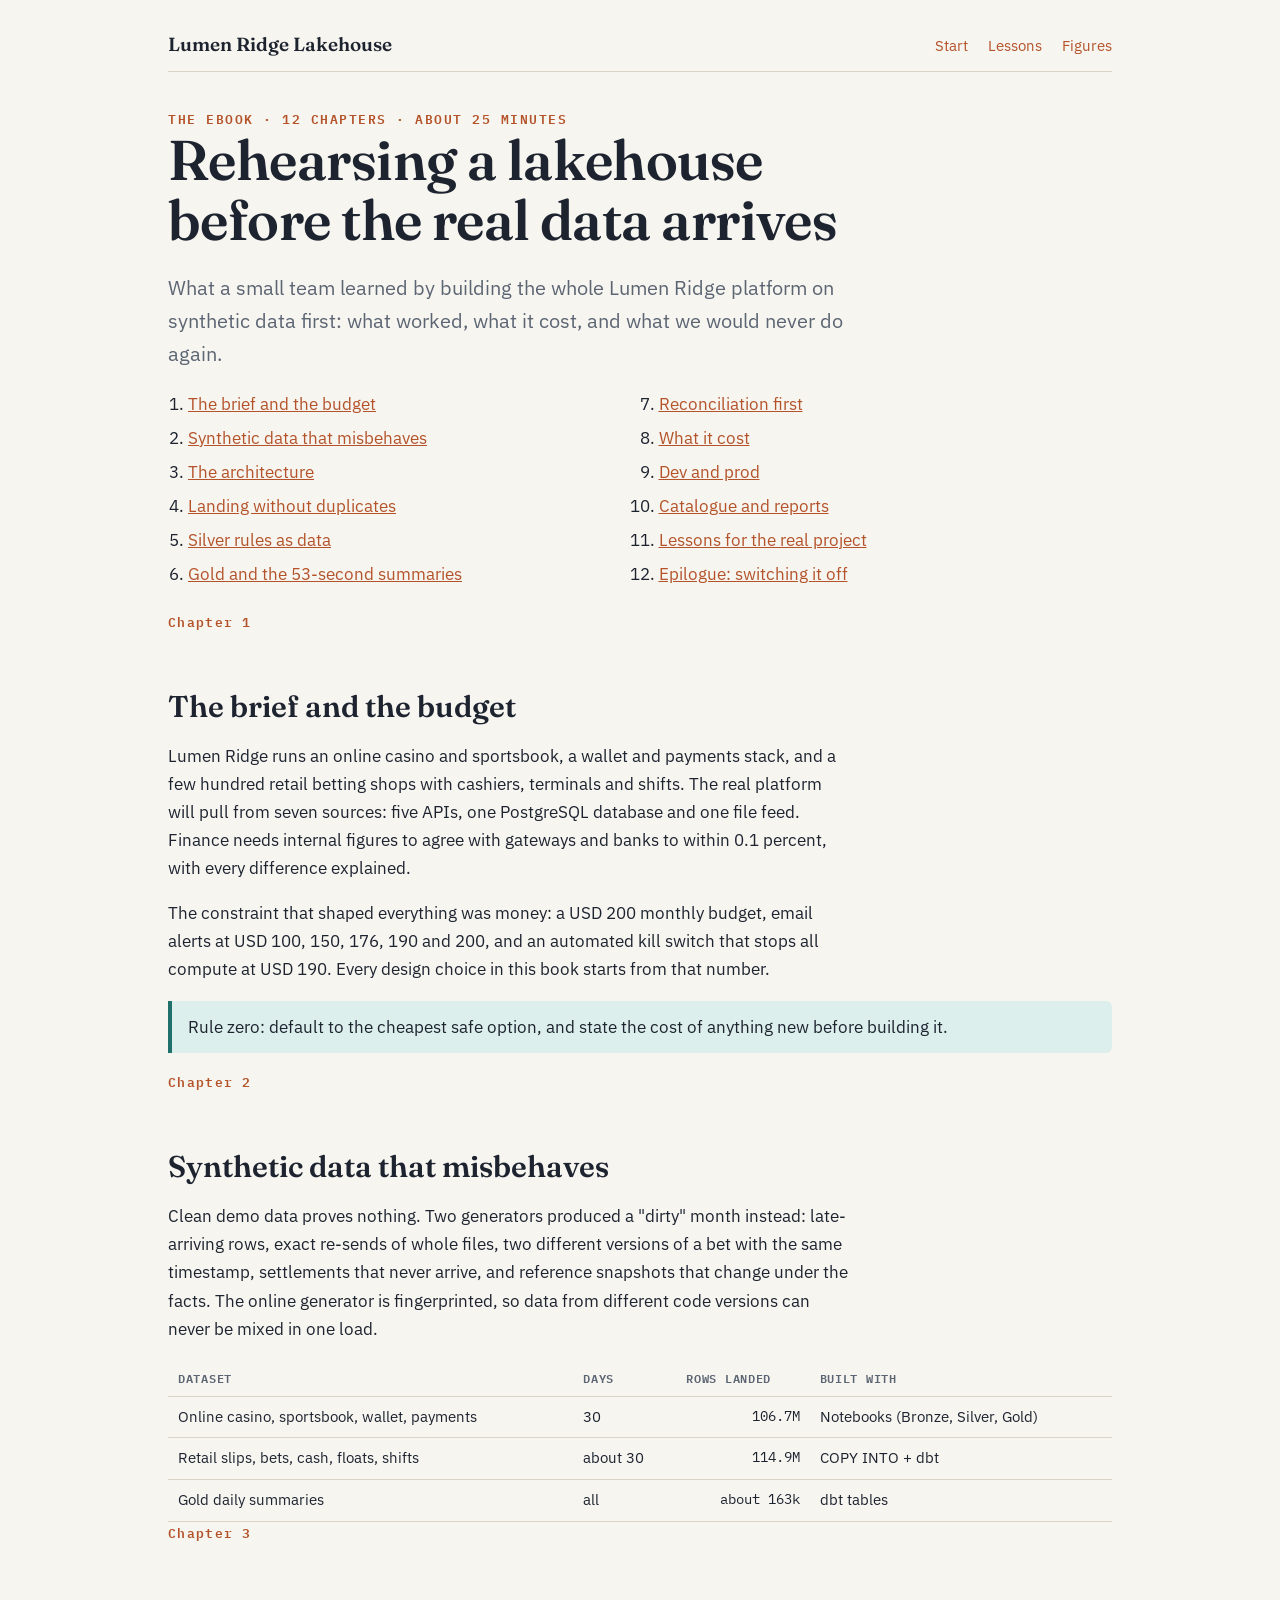
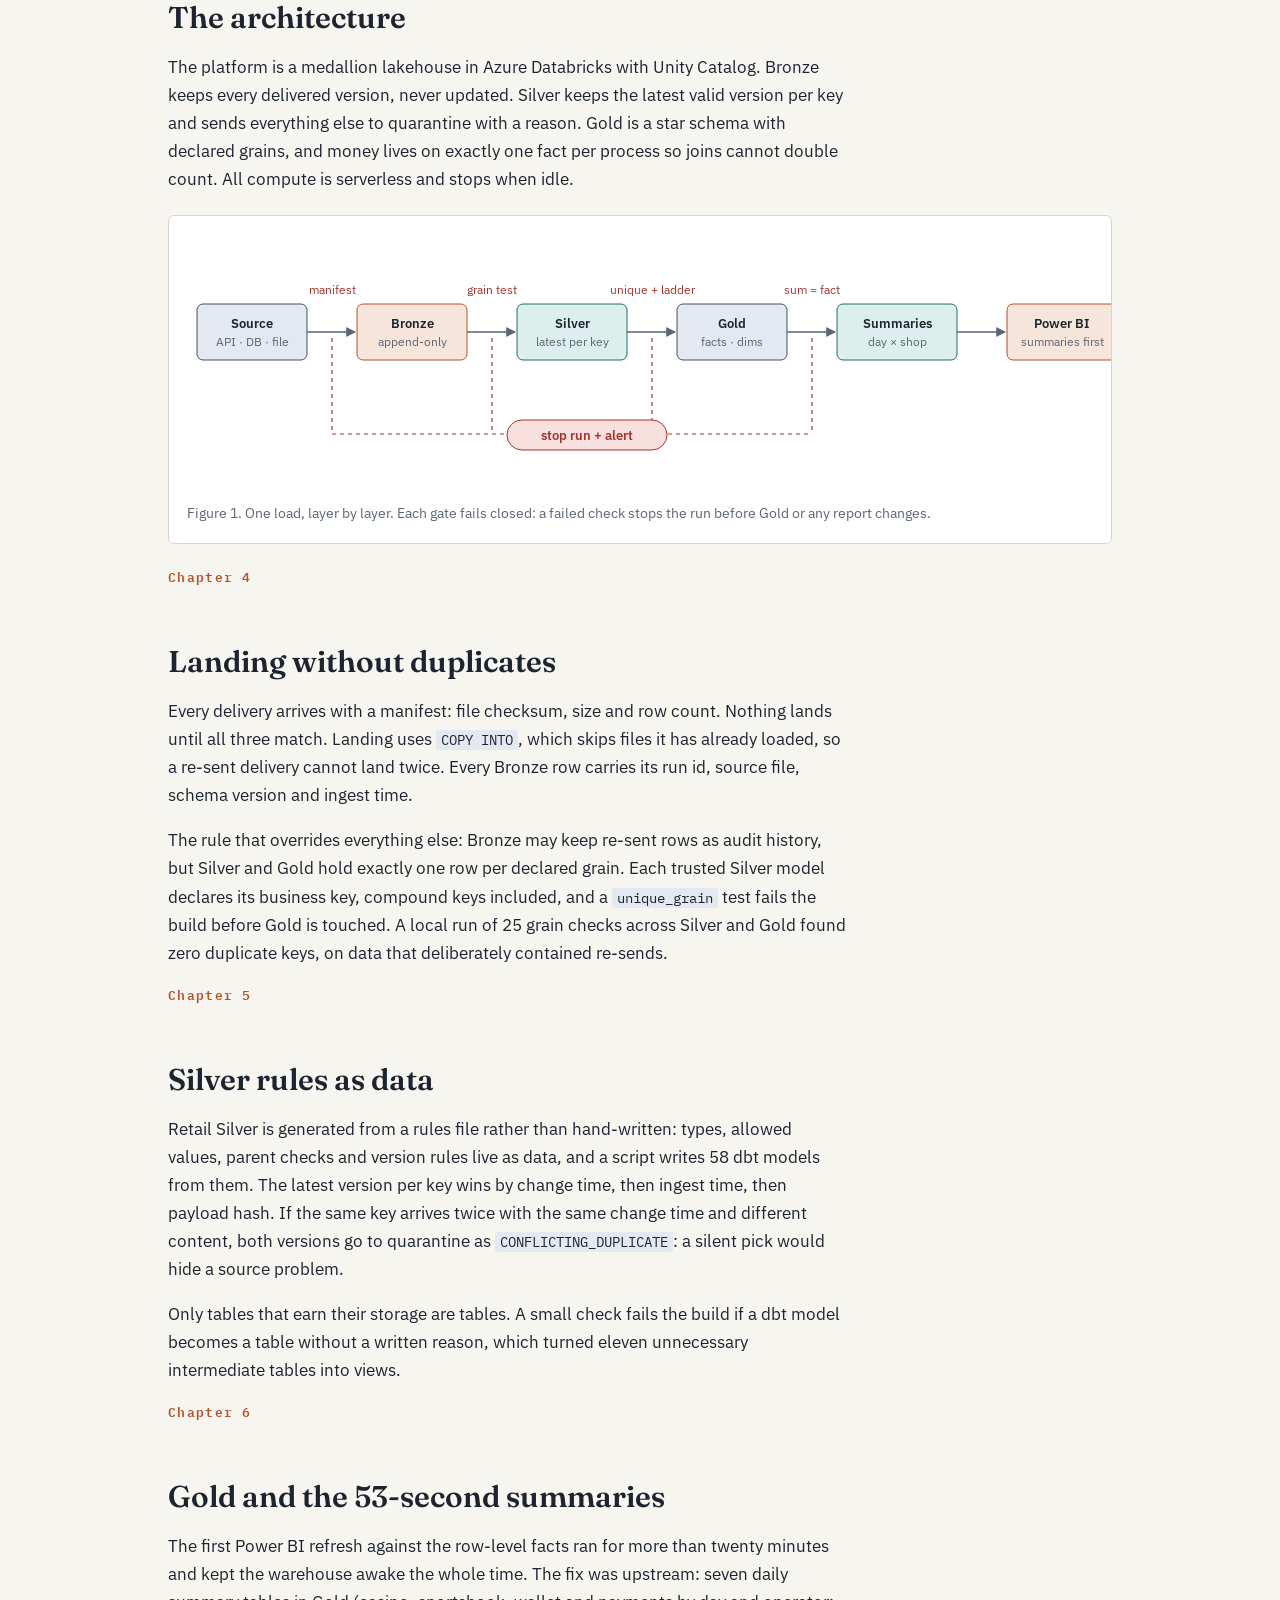
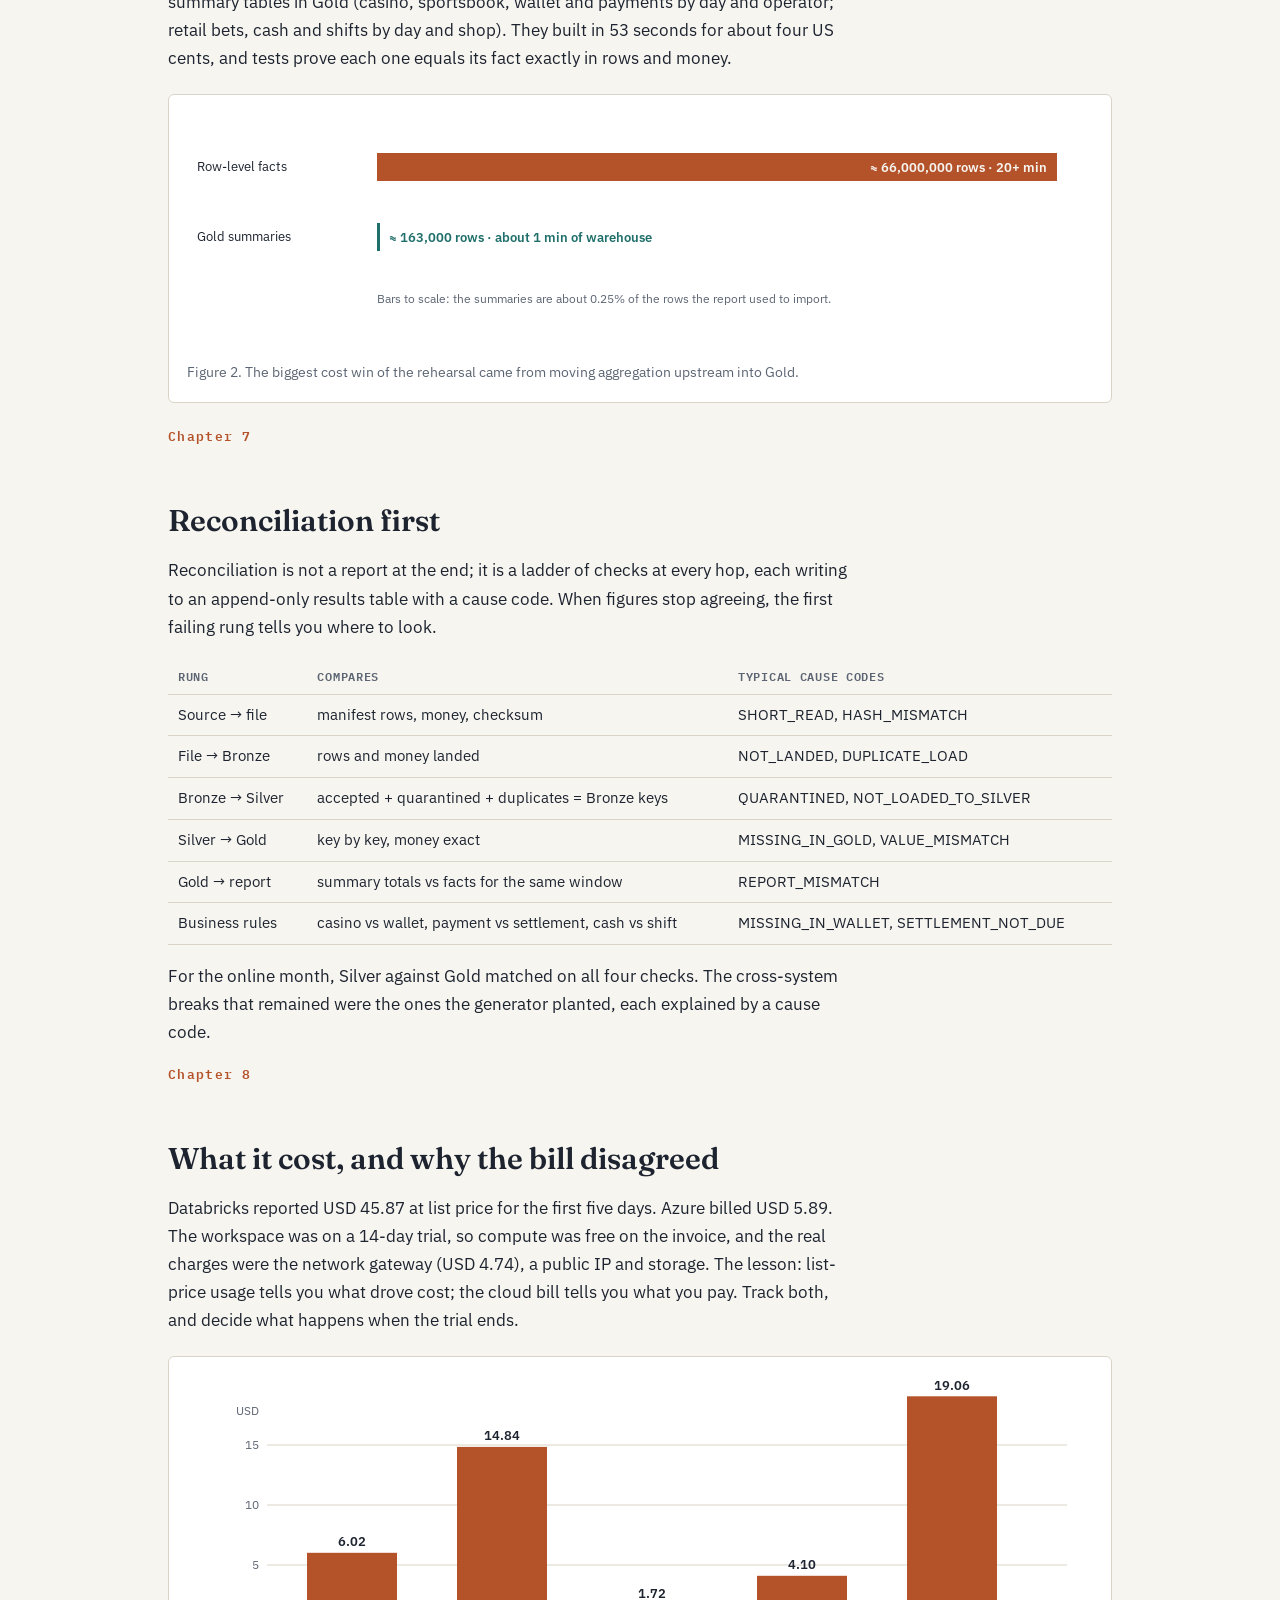
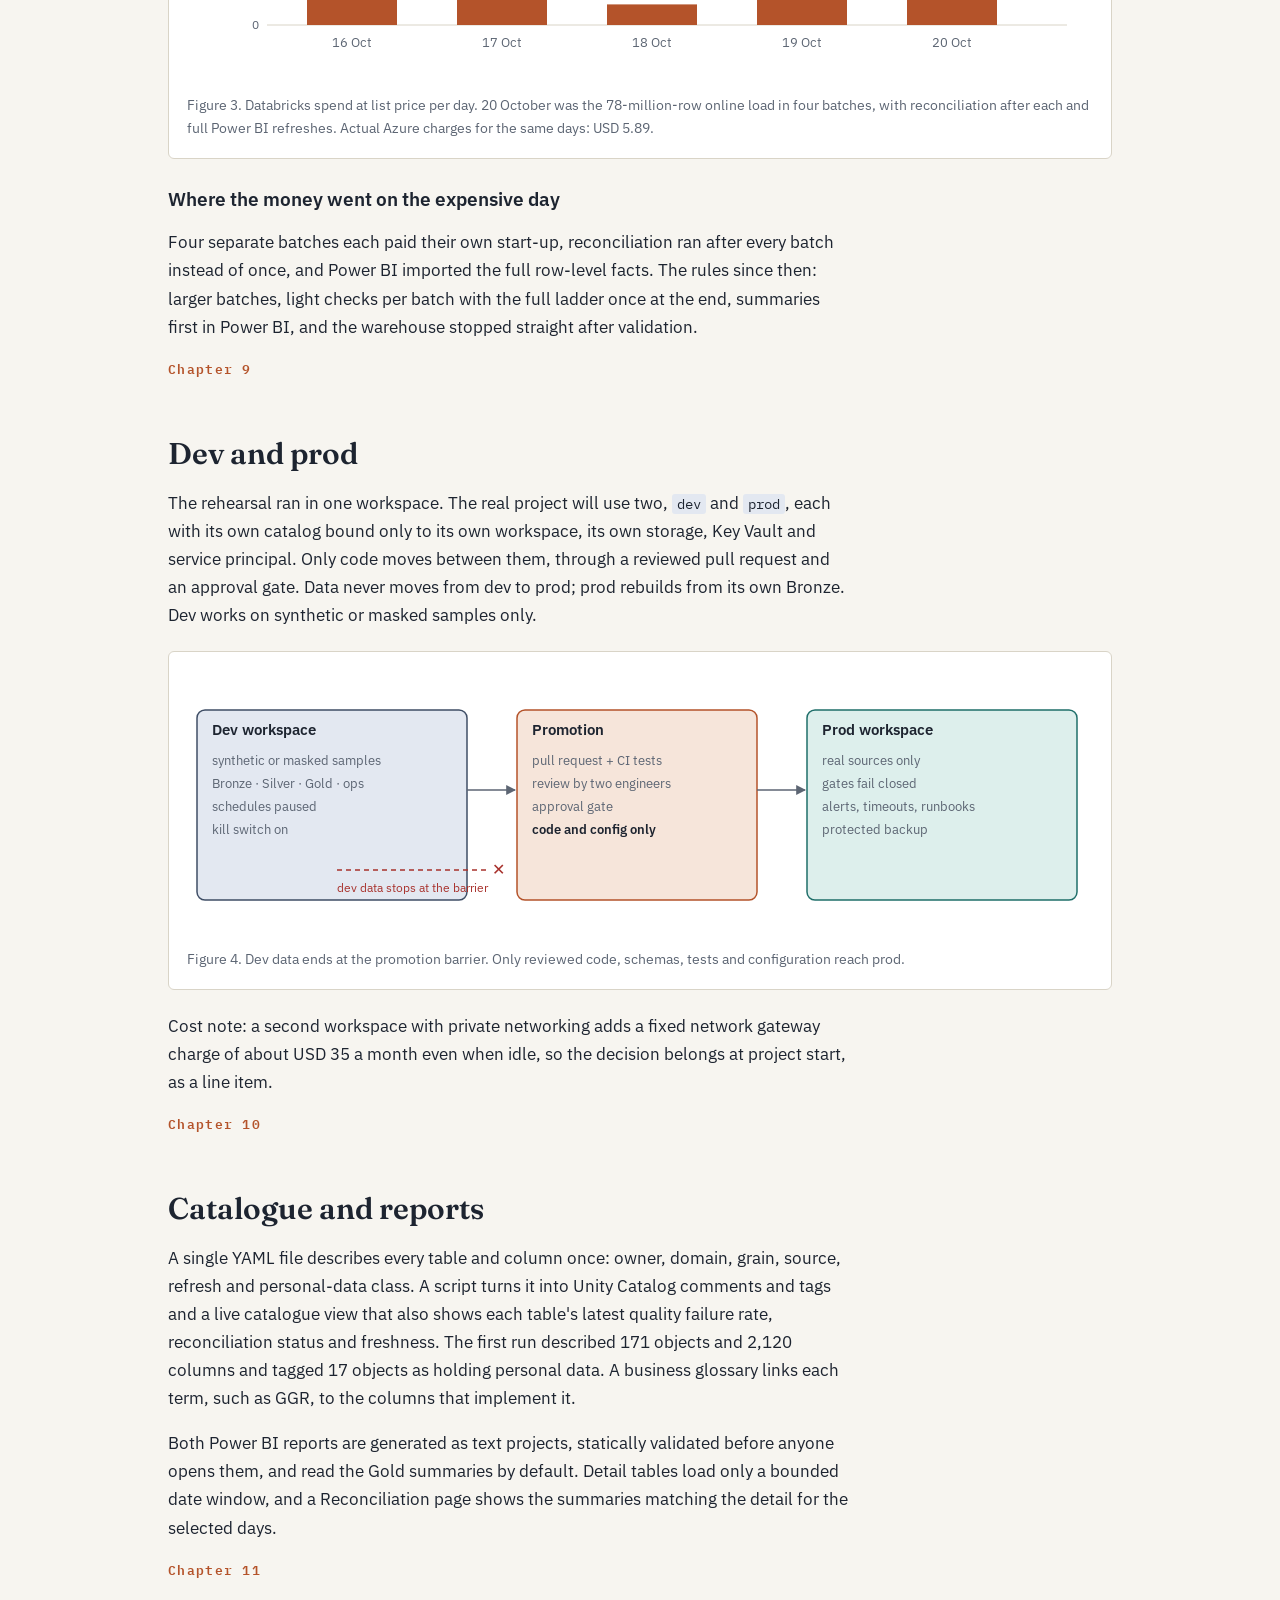
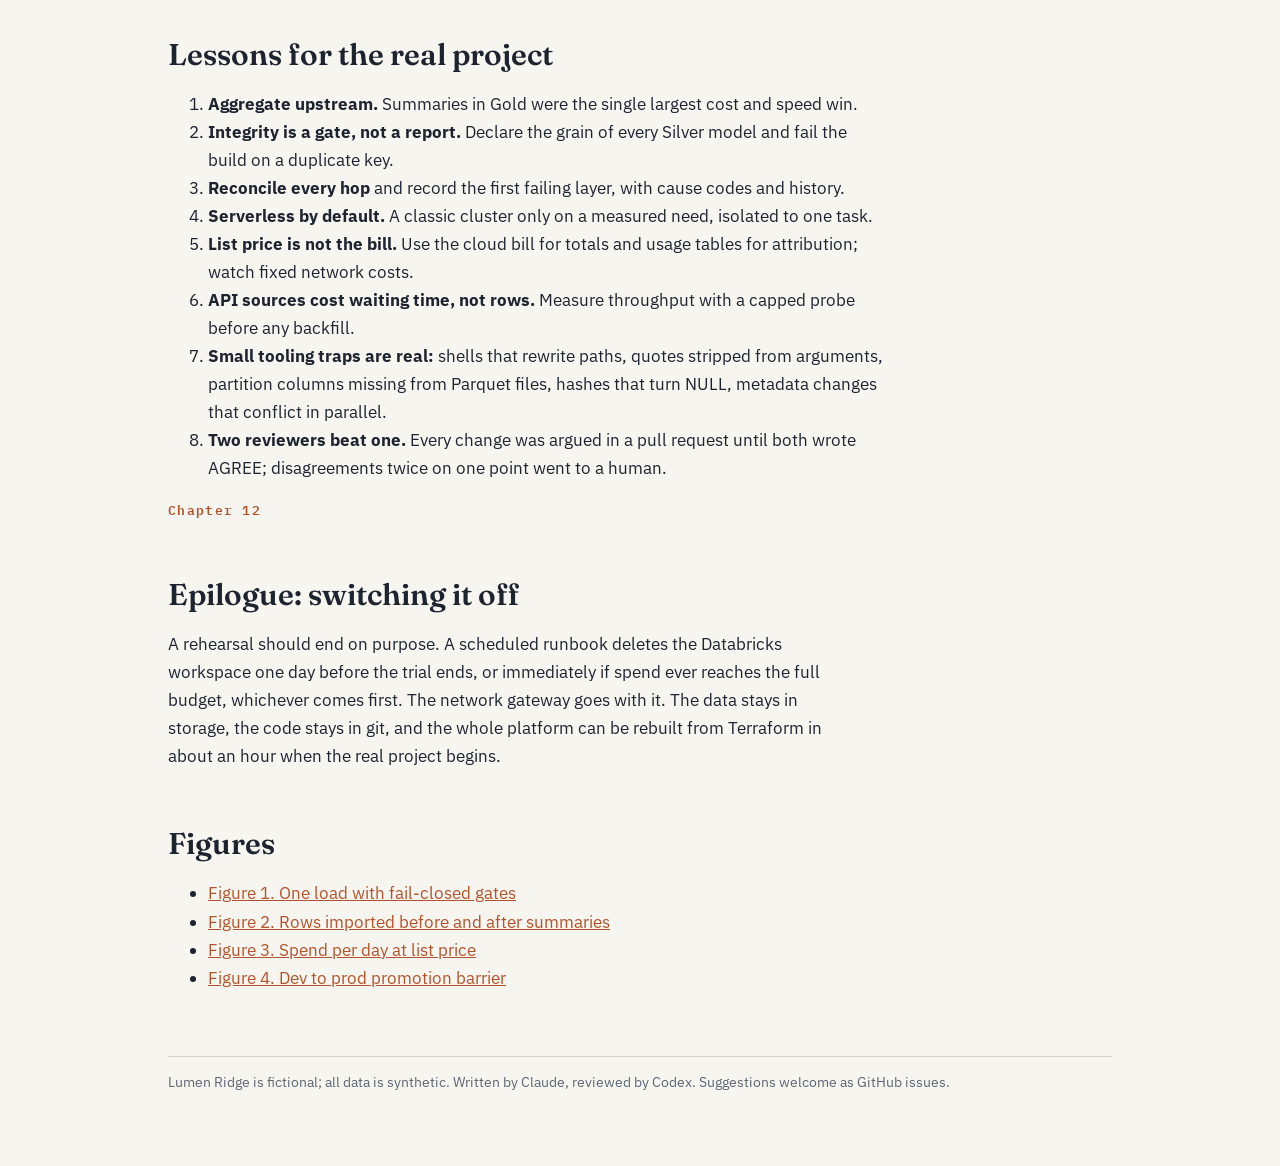
==== ebook.html @ 4f264a05 "Lumen Ridge Lakehouse: site and ebook (fictional operator, synthetic data) Co-Authored-By: Claude Op" ====
<!doctype html>
<html lang="en">
<head>
<meta charset="utf-8">
<meta name="viewport" content="width=device-width, initial-scale=1, viewport-fit=cover">
<title>Lumen Ridge Lakehouse · The ebook</title>
<meta name="description" content="Twelve chapters on rehearsing an Azure Databricks lakehouse for a fictional gaming operator: architecture, integrity, reconciliation, cost and dev/prod.">
<link rel="stylesheet" href="https://fonts.googleapis.com/css2?family=Fraunces:opsz,wght@9..144,600&family=IBM+Plex+Sans:wght@400;600&family=IBM+Plex+Mono:wght@400;600&display=swap">
<link rel="stylesheet" href="assets/site.css">
</head>
<body>
<div class="wrap">
  <nav class="top"><a class="brand" href="./">Lumen Ridge Lakehouse</a><a href="#ch1">Start</a><a href="#ch11">Lessons</a><a href="#figures">Figures</a></nav>

  <div class="kicker">The ebook · 12 chapters · about 25 minutes</div>
  <h1>Rehearsing a lakehouse before the real data arrives</h1>
  <p class="lede">What a small team learned by building the whole Lumen Ridge platform on synthetic data first: what worked, what it cost, and what we would never do again.</p>

  <ol class="toc">
    <li><a href="#ch1">The brief and the budget</a></li><li><a href="#ch2">Synthetic data that misbehaves</a></li>
    <li><a href="#ch3">The architecture</a></li><li><a href="#ch4">Landing without duplicates</a></li>
    <li><a href="#ch5">Silver rules as data</a></li><li><a href="#ch6">Gold and the 53-second summaries</a></li>
    <li><a href="#ch7">Reconciliation first</a></li><li><a href="#ch8">What it cost</a></li>
    <li><a href="#ch9">Dev and prod</a></li><li><a href="#ch10">Catalogue and reports</a></li>
    <li><a href="#ch11">Lessons for the real project</a></li><li><a href="#ch12">Epilogue: switching it off</a></li>
  </ol>

  <section id="ch1">
    <div class="chapter-num">Chapter 1</div>
    <h2>The brief and the budget</h2>
    <p>Lumen Ridge runs an online casino and sportsbook, a wallet and payments stack, and a few hundred retail betting shops with cashiers, terminals and shifts. The real platform will pull from seven sources: five APIs, one PostgreSQL database and one file feed. Finance needs internal figures to agree with gateways and banks to within 0.1 percent, with every difference explained.</p>
    <p>The constraint that shaped everything was money: a USD 200 monthly budget, email alerts at USD 100, 150, 176, 190 and 200, and an automated kill switch that stops all compute at USD 190. Every design choice in this book starts from that number.</p>
    <div class="callout">Rule zero: default to the cheapest safe option, and state the cost of anything new before building it.</div>
  </section>

  <section id="ch2">
    <div class="chapter-num">Chapter 2</div>
    <h2>Synthetic data that misbehaves</h2>
    <p>Clean demo data proves nothing. Two generators produced a "dirty" month instead: late-arriving rows, exact re-sends of whole files, two different versions of a bet with the same timestamp, settlements that never arrive, and reference snapshots that change under the facts. The online generator is fingerprinted, so data from different code versions can never be mixed in one load.</p>
    <table>
      <thead><tr><th>Dataset</th><th>Days</th><th class="n">Rows landed</th><th>Built with</th></tr></thead>
      <tbody>
        <tr><td>Online casino, sportsbook, wallet, payments</td><td>30</td><td class="n">106.7M</td><td>Notebooks (Bronze, Silver, Gold)</td></tr>
        <tr><td>Retail slips, bets, cash, floats, shifts</td><td>about 30</td><td class="n">114.9M</td><td>COPY INTO + dbt</td></tr>
        <tr><td>Gold daily summaries</td><td>all</td><td class="n">about 163k</td><td>dbt tables</td></tr>
      </tbody>
    </table>
  </section>

  <section id="ch3">
    <div class="chapter-num">Chapter 3</div>
    <h2>The architecture</h2>
    <p>The platform is a medallion lakehouse in Azure Databricks with Unity Catalog. Bronze keeps every delivered version, never updated. Silver keeps the latest valid version per key and sends everything else to quarantine with a reason. Gold is a star schema with declared grains, and money lives on exactly one fact per process so joins cannot double count. All compute is serverless and stops when idle.</p>
    <figure class="figure" id="fig1">
      <svg viewBox="0 0 940 250" width="940" height="250" role="img" aria-label="Pipeline from source to Power BI with four fail-closed gates">
        <defs><marker id="a1" viewBox="0 0 10 10" refX="9" refY="5" markerWidth="7" markerHeight="7" orient="auto"><path d="M0,0 L10,5 L0,10 z" fill="var(--muted)"/></marker></defs>
        <g font-size="13" text-anchor="middle">
          <rect x="10" y="70" width="110" height="56" rx="6" fill="var(--slate-soft)" stroke="var(--slate)"/><text x="65" y="94" fill="var(--ink)" font-weight="600">Source</text><text x="65" y="112" fill="var(--muted)" font-size="11.5">API · DB · file</text>
          <rect x="170" y="70" width="110" height="56" rx="6" fill="var(--copper-soft)" stroke="var(--copper)"/><text x="225" y="94" fill="var(--ink)" font-weight="600">Bronze</text><text x="225" y="112" fill="var(--muted)" font-size="11.5">append-only</text>
          <rect x="330" y="70" width="110" height="56" rx="6" fill="var(--teal-soft)" stroke="var(--teal)"/><text x="385" y="94" fill="var(--ink)" font-weight="600">Silver</text><text x="385" y="112" fill="var(--muted)" font-size="11.5">latest per key</text>
          <rect x="490" y="70" width="110" height="56" rx="6" fill="var(--slate-soft)" stroke="var(--slate)"/><text x="545" y="94" fill="var(--ink)" font-weight="600">Gold</text><text x="545" y="112" fill="var(--muted)" font-size="11.5">facts · dims</text>
          <rect x="650" y="70" width="120" height="56" rx="6" fill="var(--teal-soft)" stroke="var(--teal)"/><text x="710" y="94" fill="var(--ink)" font-weight="600">Summaries</text><text x="710" y="112" fill="var(--muted)" font-size="11.5">day × shop</text>
          <rect x="820" y="70" width="110" height="56" rx="6" fill="var(--copper-soft)" stroke="var(--copper)"/><text x="875" y="94" fill="var(--ink)" font-weight="600">Power BI</text><text x="875" y="112" fill="var(--muted)" font-size="11.5">summaries first</text>
        </g>
        <g stroke="var(--muted)" stroke-width="1.4" fill="none" marker-end="url(#a1)">
          <path d="M120 98 H168"/><path d="M280 98 H328"/><path d="M440 98 H488"/><path d="M600 98 H648"/><path d="M770 98 H818"/>
        </g>
        <g font-size="11.5" text-anchor="middle" fill="var(--bad)">
          <text x="145" y="60">manifest</text><text x="305" y="60">grain test</text><text x="465" y="60">unique + ladder</text><text x="625" y="60">sum = fact</text>
        </g>
        <g stroke="var(--bad)" stroke-width="1.2" stroke-dasharray="4 4" fill="none">
          <path d="M145 104 V200"/><path d="M305 104 V200"/><path d="M465 104 V200"/><path d="M625 104 V200"/><path d="M145 200 H625"/>
        </g>
        <rect x="320" y="186" width="160" height="30" rx="15" fill="var(--bad-soft)" stroke="var(--bad)"/>
        <text x="400" y="206" font-size="12.5" text-anchor="middle" fill="var(--bad)" font-weight="600">stop run + alert</text>
      </svg>
      <figcaption>Figure 1. One load, layer by layer. Each gate fails closed: a failed check stops the run before Gold or any report changes.</figcaption>
    </figure>
  </section>

  <section id="ch4">
    <div class="chapter-num">Chapter 4</div>
    <h2>Landing without duplicates</h2>
    <p>Every delivery arrives with a manifest: file checksum, size and row count. Nothing lands until all three match. Landing uses <code>COPY INTO</code>, which skips files it has already loaded, so a re-sent delivery cannot land twice. Every Bronze row carries its run id, source file, schema version and ingest time.</p>
    <p>The rule that overrides everything else: Bronze may keep re-sent rows as audit history, but Silver and Gold hold exactly one row per declared grain. Each trusted Silver model declares its business key, compound keys included, and a <code>unique_grain</code> test fails the build before Gold is touched. A local run of 25 grain checks across Silver and Gold found zero duplicate keys, on data that deliberately contained re-sends.</p>
  </section>

  <section id="ch5">
    <div class="chapter-num">Chapter 5</div>
    <h2>Silver rules as data</h2>
    <p>Retail Silver is generated from a rules file rather than hand-written: types, allowed values, parent checks and version rules live as data, and a script writes 58 dbt models from them. The latest version per key wins by change time, then ingest time, then payload hash. If the same key arrives twice with the same change time and different content, both versions go to quarantine as <code>CONFLICTING_DUPLICATE</code>: a silent pick would hide a source problem.</p>
    <p>Only tables that earn their storage are tables. A small check fails the build if a dbt model becomes a table without a written reason, which turned eleven unnecessary intermediate tables into views.</p>
  </section>

  <section id="ch6">
    <div class="chapter-num">Chapter 6</div>
    <h2>Gold and the 53-second summaries</h2>
    <p>The first Power BI refresh against the row-level facts ran for more than twenty minutes and kept the warehouse awake the whole time. The fix was upstream: seven daily summary tables in Gold (casino, sportsbook, wallet and payments by day and operator; retail bets, cash and shifts by day and shop). They built in 53 seconds for about four US cents, and tests prove each one equals its fact exactly in rows and money.</p>
    <figure class="figure" id="fig2">
      <svg viewBox="0 0 900 230" width="900" height="230" role="img" aria-label="Rows loaded by Power BI before and after summaries">
        <g font-size="13" fill="var(--ink)">
          <text x="10" y="58">Row-level facts</text><rect x="190" y="40" width="680" height="28" fill="var(--copper)"/><text x="860" y="59" text-anchor="end" fill="var(--paper)" font-weight="600">≈ 66,000,000 rows · 20+ min</text>
          <text x="10" y="128">Gold summaries</text><rect x="190" y="110" width="3" height="28" fill="var(--teal)"/><text x="202" y="129" fill="var(--teal)" font-weight="600">≈ 163,000 rows · about 1 min of warehouse</text>
        </g>
        <text x="190" y="190" font-size="12" fill="var(--muted)">Bars to scale: the summaries are about 0.25% of the rows the report used to import.</text>
      </svg>
      <figcaption>Figure 2. The biggest cost win of the rehearsal came from moving aggregation upstream into Gold.</figcaption>
    </figure>
  </section>

  <section id="ch7">
    <div class="chapter-num">Chapter 7</div>
    <h2>Reconciliation first</h2>
    <p>Reconciliation is not a report at the end; it is a ladder of checks at every hop, each writing to an append-only results table with a cause code. When figures stop agreeing, the first failing rung tells you where to look.</p>
    <table>
      <thead><tr><th>Rung</th><th>Compares</th><th>Typical cause codes</th></tr></thead>
      <tbody>
        <tr><td>Source → file</td><td>manifest rows, money, checksum</td><td>SHORT_READ, HASH_MISMATCH</td></tr>
        <tr><td>File → Bronze</td><td>rows and money landed</td><td>NOT_LANDED, DUPLICATE_LOAD</td></tr>
        <tr><td>Bronze → Silver</td><td>accepted + quarantined + duplicates = Bronze keys</td><td>QUARANTINED, NOT_LOADED_TO_SILVER</td></tr>
        <tr><td>Silver → Gold</td><td>key by key, money exact</td><td>MISSING_IN_GOLD, VALUE_MISMATCH</td></tr>
        <tr><td>Gold → report</td><td>summary totals vs facts for the same window</td><td>REPORT_MISMATCH</td></tr>
        <tr><td>Business rules</td><td>casino vs wallet, payment vs settlement, cash vs shift</td><td>MISSING_IN_WALLET, SETTLEMENT_NOT_DUE</td></tr>
      </tbody>
    </table>
    <p>For the online month, Silver against Gold matched on all four checks. The cross-system breaks that remained were the ones the generator planted, each explained by a cause code.</p>
  </section>

  <section id="ch8">
    <div class="chapter-num">Chapter 8</div>
    <h2>What it cost, and why the bill disagreed</h2>
    <p>Databricks reported USD 45.87 at list price for the first five days. Azure billed USD 5.89. The workspace was on a 14-day trial, so compute was free on the invoice, and the real charges were the network gateway (USD 4.74), a public IP and storage. The lesson: list-price usage tells you what drove cost; the cloud bill tells you what you pay. Track both, and decide what happens when the trial ends.</p>
    <figure class="figure" id="fig3">
      <svg viewBox="0 0 900 300" width="900" height="300" role="img" aria-label="Databricks list-price spend per day, 16 to 20 October">
        <g stroke="var(--rule)" stroke-width="1"><path d="M80 250 H880"/><path d="M80 190 H880"/><path d="M80 130 H880"/><path d="M80 70 H880"/></g>
        <g font-size="12" fill="var(--muted)" text-anchor="end"><text x="72" y="254">0</text><text x="72" y="194">5</text><text x="72" y="134">10</text><text x="72" y="74">15</text><text x="72" y="40">USD</text></g>
        <g fill="var(--copper)">
          <rect x="120" y="177.8" width="90" height="72.2"/><rect x="270" y="71.9" width="90" height="178.1"/><rect x="420" y="229.4" width="90" height="20.6"/><rect x="570" y="200.8" width="90" height="49.2"/><rect x="720" y="21.3" width="90" height="228.7"/>
        </g>
        <g font-size="12.5" text-anchor="middle" fill="var(--ink)" font-weight="600">
          <text x="165" y="171">6.02</text><text x="315" y="65">14.84</text><text x="465" y="223">1.72</text><text x="615" y="194">4.10</text><text x="765" y="15">19.06</text>
        </g>
        <g font-size="12.5" text-anchor="middle" fill="var(--muted)"><text x="165" y="272">16 Oct</text><text x="315" y="272">17 Oct</text><text x="465" y="272">18 Oct</text><text x="615" y="272">19 Oct</text><text x="765" y="272">20 Oct</text></g>
      </svg>
      <figcaption>Figure 3. Databricks spend at list price per day. 20 October was the 78-million-row online load in four batches, with reconciliation after each and full Power BI refreshes. Actual Azure charges for the same days: USD 5.89.</figcaption>
    </figure>
    <h3>Where the money went on the expensive day</h3>
    <p>Four separate batches each paid their own start-up, reconciliation ran after every batch instead of once, and Power BI imported the full row-level facts. The rules since then: larger batches, light checks per batch with the full ladder once at the end, summaries first in Power BI, and the warehouse stopped straight after validation.</p>
  </section>

  <section id="ch9">
    <div class="chapter-num">Chapter 9</div>
    <h2>Dev and prod</h2>
    <p>The rehearsal ran in one workspace. The real project will use two, <code>dev</code> and <code>prod</code>, each with its own catalog bound only to its own workspace, its own storage, Key Vault and service principal. Only code moves between them, through a reviewed pull request and an approval gate. Data never moves from dev to prod; prod rebuilds from its own Bronze. Dev works on synthetic or masked samples only.</p>
    <figure class="figure" id="fig4">
      <svg viewBox="0 0 900 260" width="900" height="260" role="img" aria-label="Dev to prod promotion barrier">
        <defs><marker id="a4" viewBox="0 0 10 10" refX="9" refY="5" markerWidth="7" markerHeight="7" orient="auto"><path d="M0,0 L10,5 L0,10 z" fill="var(--muted)"/></marker></defs>
        <rect x="10" y="40" width="270" height="190" rx="8" fill="var(--slate-soft)" stroke="var(--slate)" stroke-width="1.5"/>
        <text x="25" y="65" font-size="15" font-weight="600" fill="var(--ink)">Dev workspace</text>
        <text x="25" y="95" font-size="13" fill="var(--muted)">synthetic or masked samples</text>
        <text x="25" y="118" font-size="13" fill="var(--muted)">Bronze · Silver · Gold · ops</text>
        <text x="25" y="141" font-size="13" fill="var(--muted)">schedules paused</text>
        <text x="25" y="164" font-size="13" fill="var(--muted)">kill switch on</text>
        <rect x="330" y="40" width="240" height="190" rx="8" fill="var(--copper-soft)" stroke="var(--copper)" stroke-width="1.5"/>
        <text x="345" y="65" font-size="15" font-weight="600" fill="var(--ink)">Promotion</text>
        <text x="345" y="95" font-size="13" fill="var(--muted)">pull request + CI tests</text>
        <text x="345" y="118" font-size="13" fill="var(--muted)">review by two engineers</text>
        <text x="345" y="141" font-size="13" fill="var(--muted)">approval gate</text>
        <text x="345" y="164" font-size="13" fill="var(--ink)" font-weight="600">code and config only</text>
        <rect x="620" y="40" width="270" height="190" rx="8" fill="var(--teal-soft)" stroke="var(--teal)" stroke-width="1.5"/>
        <text x="635" y="65" font-size="15" font-weight="600" fill="var(--ink)">Prod workspace</text>
        <text x="635" y="95" font-size="13" fill="var(--muted)">real sources only</text>
        <text x="635" y="118" font-size="13" fill="var(--muted)">gates fail closed</text>
        <text x="635" y="141" font-size="13" fill="var(--muted)">alerts, timeouts, runbooks</text>
        <text x="635" y="164" font-size="13" fill="var(--muted)">protected backup</text>
        <g stroke="var(--muted)" stroke-width="1.4" fill="none" marker-end="url(#a4)"><path d="M280 120 H328"/><path d="M570 120 H618"/></g>
        <path d="M150 200 H300" stroke="var(--bad)" stroke-width="1.4" stroke-dasharray="5 4"/>
        <text x="305" y="205" font-size="16" fill="var(--bad)" font-weight="600">✕</text>
        <text x="150" y="222" font-size="12" fill="var(--bad)">dev data stops at the barrier</text>
      </svg>
      <figcaption>Figure 4. Dev data ends at the promotion barrier. Only reviewed code, schemas, tests and configuration reach prod.</figcaption>
    </figure>
    <p>Cost note: a second workspace with private networking adds a fixed network gateway charge of about USD 35 a month even when idle, so the decision belongs at project start, as a line item.</p>
  </section>

  <section id="ch10">
    <div class="chapter-num">Chapter 10</div>
    <h2>Catalogue and reports</h2>
    <p>A single YAML file describes every table and column once: owner, domain, grain, source, refresh and personal-data class. A script turns it into Unity Catalog comments and tags and a live catalogue view that also shows each table's latest quality failure rate, reconciliation status and freshness. The first run described 171 objects and 2,120 columns and tagged 17 objects as holding personal data. A business glossary links each term, such as GGR, to the columns that implement it.</p>
    <p>Both Power BI reports are generated as text projects, statically validated before anyone opens them, and read the Gold summaries by default. Detail tables load only a bounded date window, and a Reconciliation page shows the summaries matching the detail for the selected days.</p>
  </section>

  <section id="ch11">
    <div class="chapter-num">Chapter 11</div>
    <h2>Lessons for the real project</h2>
    <ol>
      <li><b>Aggregate upstream.</b> Summaries in Gold were the single largest cost and speed win.</li>
      <li><b>Integrity is a gate, not a report.</b> Declare the grain of every Silver model and fail the build on a duplicate key.</li>
      <li><b>Reconcile every hop</b> and record the first failing layer, with cause codes and history.</li>
      <li><b>Serverless by default.</b> A classic cluster only on a measured need, isolated to one task.</li>
      <li><b>List price is not the bill.</b> Use the cloud bill for totals and usage tables for attribution; watch fixed network costs.</li>
      <li><b>API sources cost waiting time, not rows.</b> Measure throughput with a capped probe before any backfill.</li>
      <li><b>Small tooling traps are real:</b> shells that rewrite paths, quotes stripped from arguments, partition columns missing from Parquet files, hashes that turn NULL, metadata changes that conflict in parallel.</li>
      <li><b>Two reviewers beat one.</b> Every change was argued in a pull request until both wrote AGREE; disagreements twice on one point went to a human.</li>
    </ol>
  </section>

  <section id="ch12">
    <div class="chapter-num">Chapter 12</div>
    <h2>Epilogue: switching it off</h2>
    <p>A rehearsal should end on purpose. A scheduled runbook deletes the Databricks workspace one day before the trial ends, or immediately if spend ever reaches the full budget, whichever comes first. The network gateway goes with it. The data stays in storage, the code stays in git, and the whole platform can be rebuilt from Terraform in about an hour when the real project begins.</p>
  </section>

  <section id="figures">
    <h2>Figures</h2>
    <ul>
      <li><a href="#fig1">Figure 1. One load with fail-closed gates</a></li>
      <li><a href="#fig2">Figure 2. Rows imported before and after summaries</a></li>
      <li><a href="#fig3">Figure 3. Spend per day at list price</a></li>
      <li><a href="#fig4">Figure 4. Dev to prod promotion barrier</a></li>
    </ul>
  </section>

  <footer>Lumen Ridge is fictional; all data is synthetic. Written by Claude, reviewed by Codex. Suggestions welcome as GitHub issues.</footer>
</div>
</body>
</html>
---- assets/site.css ----
/* Lumen Ridge Lakehouse: field-notebook layout; ink on paper, copper accent, one reading column */
:root {
  --paper: #F7F5F0; --card: #FFFFFF; --ink: #1D2430; --muted: #5C6573; --rule: #D9D4C7;
  --copper: #B4532A; --copper-soft: #F6E5DA; --teal: #1F6F6A; --teal-soft: #DDEFEC; --slate: #3F4E66; --slate-soft: #E3E8F1;
  --bad: #A8322D; --bad-soft: #F7E0DE;
  --display: "Fraunces", Georgia, serif; --body: "IBM Plex Sans", "Segoe UI", system-ui, sans-serif; --mono: "IBM Plex Mono", Consolas, monospace;
}
@media (prefers-color-scheme: dark) { :root {
  --paper: #14171C; --card: #1C2128; --ink: #E7E3DA; --muted: #A2A9B4; --rule: #333A44;
  --copper: #E08A5F; --copper-soft: #3A2419; --teal: #5CC2B8; --teal-soft: #15302D; --slate: #9DB0D0; --slate-soft: #1E2738;
  --bad: #F08A84; --bad-soft: #3A1E1C; } }
* { box-sizing: border-box; }
body { margin: 0; background: var(--paper); color: var(--ink); font: 17px/1.65 var(--body); }
a { color: var(--copper); }
.wrap { max-width: 980px; margin: 0 auto; padding: 32px max(18px, env(safe-area-inset-left)) 72px max(18px, env(safe-area-inset-right)); }
nav.top { display: flex; flex-wrap: wrap; gap: 6px 20px; align-items: baseline; border-bottom: 1px solid var(--rule); padding-bottom: 12px; margin-bottom: 36px; font-size: 15px; }
nav.top .brand { font: 600 19px var(--display); color: var(--ink); text-decoration: none; margin-right: auto; }
nav.top a { text-decoration: none; }
h1 { font: 600 clamp(34px, 6vw, 56px)/1.08 var(--display); margin: 0 0 14px; text-wrap: balance; letter-spacing: -0.01em; }
h2 { font: 600 30px/1.2 var(--display); margin: 56px 0 12px; text-wrap: balance; }
h3 { font: 600 19px/1.3 var(--body); margin: 28px 0 8px; }
p, li { max-width: 68ch; }
.kicker { font: 600 12.5px var(--mono); letter-spacing: .12em; text-transform: uppercase; color: var(--copper); }
.lede { font-size: 20px; color: var(--muted); max-width: 60ch; }
.figure { background: var(--card); border: 1px solid var(--rule); border-radius: 6px; padding: 18px; margin: 22px 0; overflow-x: auto; }
.figure figcaption { font-size: 14px; color: var(--muted); margin-top: 10px; }
.figure svg text { font-family: var(--body); }
.facts { display: grid; grid-template-columns: repeat(auto-fit, minmax(180px, 1fr)); gap: 12px; margin: 26px 0; }
.fact { background: var(--card); border-top: 3px solid var(--copper); padding: 14px 16px; }
.fact b { display: block; font: 600 28px var(--display); }
.fact span { font-size: 14px; color: var(--muted); }
table { border-collapse: collapse; width: 100%; font-size: 15px; font-variant-numeric: tabular-nums; }
th, td { text-align: left; padding: 8px 10px; border-bottom: 1px solid var(--rule); vertical-align: top; }
th { font: 600 12px var(--mono); letter-spacing: .06em; text-transform: uppercase; color: var(--muted); }
td.n { text-align: right; font-family: var(--mono); font-size: 14px; white-space: nowrap; }
.toc { columns: 2 260px; padding-left: 20px; }
.toc li { margin-bottom: 6px; }
.callout { border-left: 4px solid var(--teal); background: var(--teal-soft); padding: 12px 16px; margin: 18px 0; border-radius: 0 6px 6px 0; }
.callout.warn { border-color: var(--bad); background: var(--bad-soft); }
code { font: 14px var(--mono); background: var(--slate-soft); padding: 1px 5px; border-radius: 3px; }
footer { margin-top: 64px; border-top: 1px solid var(--rule); padding-top: 14px; font-size: 14px; color: var(--muted); }
.chapter-num { font: 600 13px var(--mono); color: var(--copper); letter-spacing: .1em; }
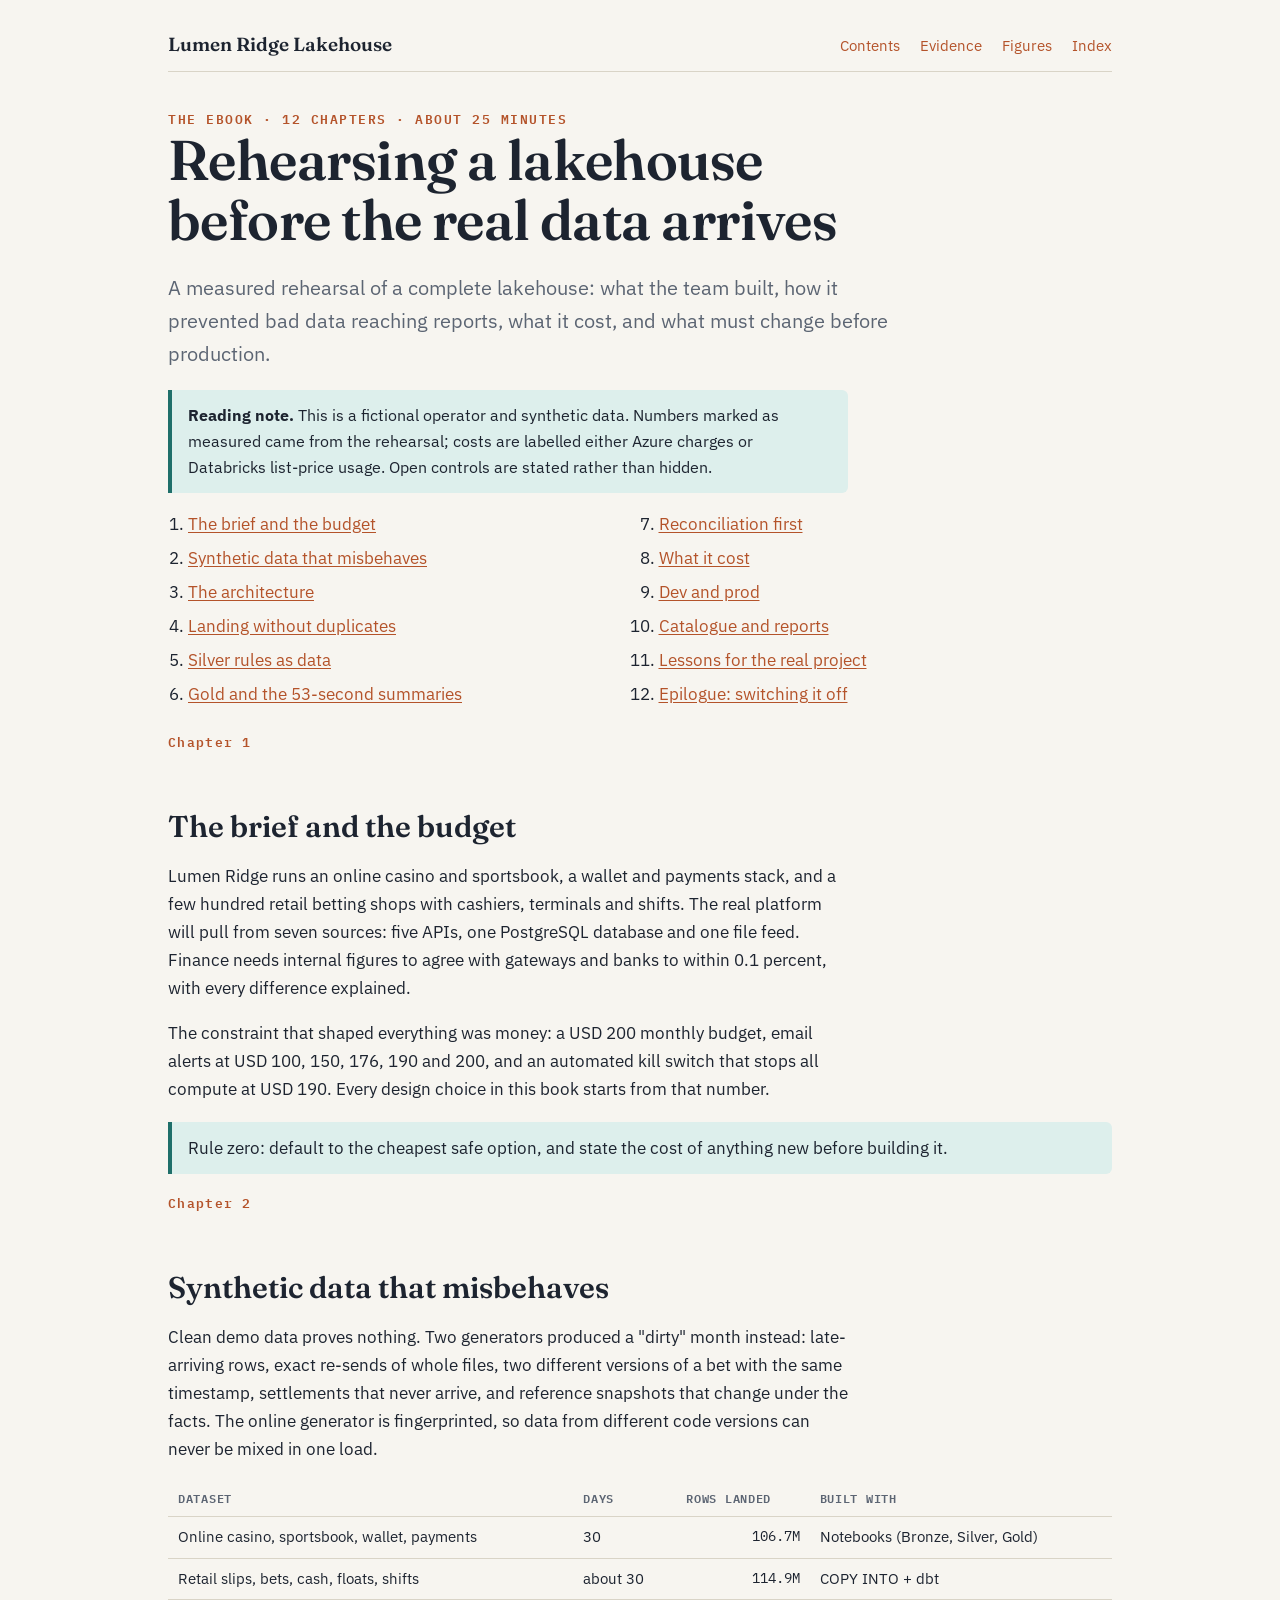
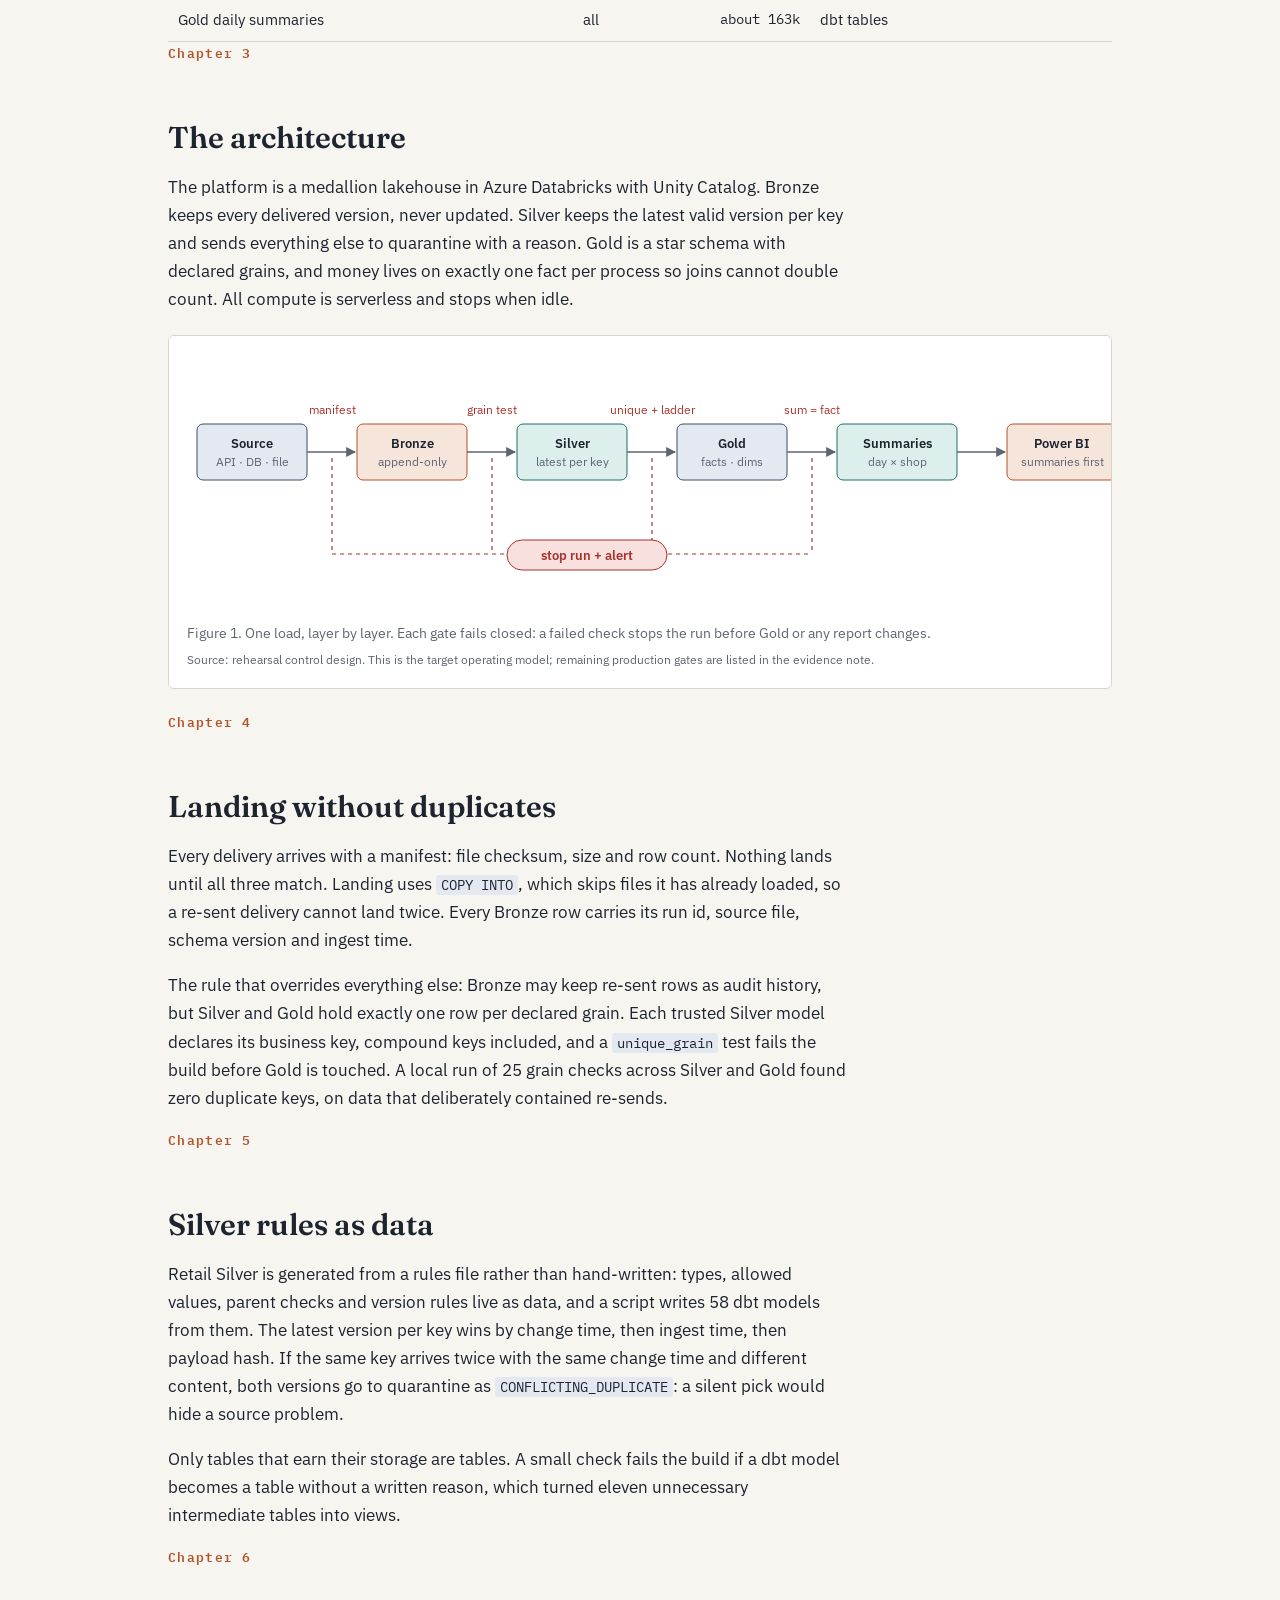
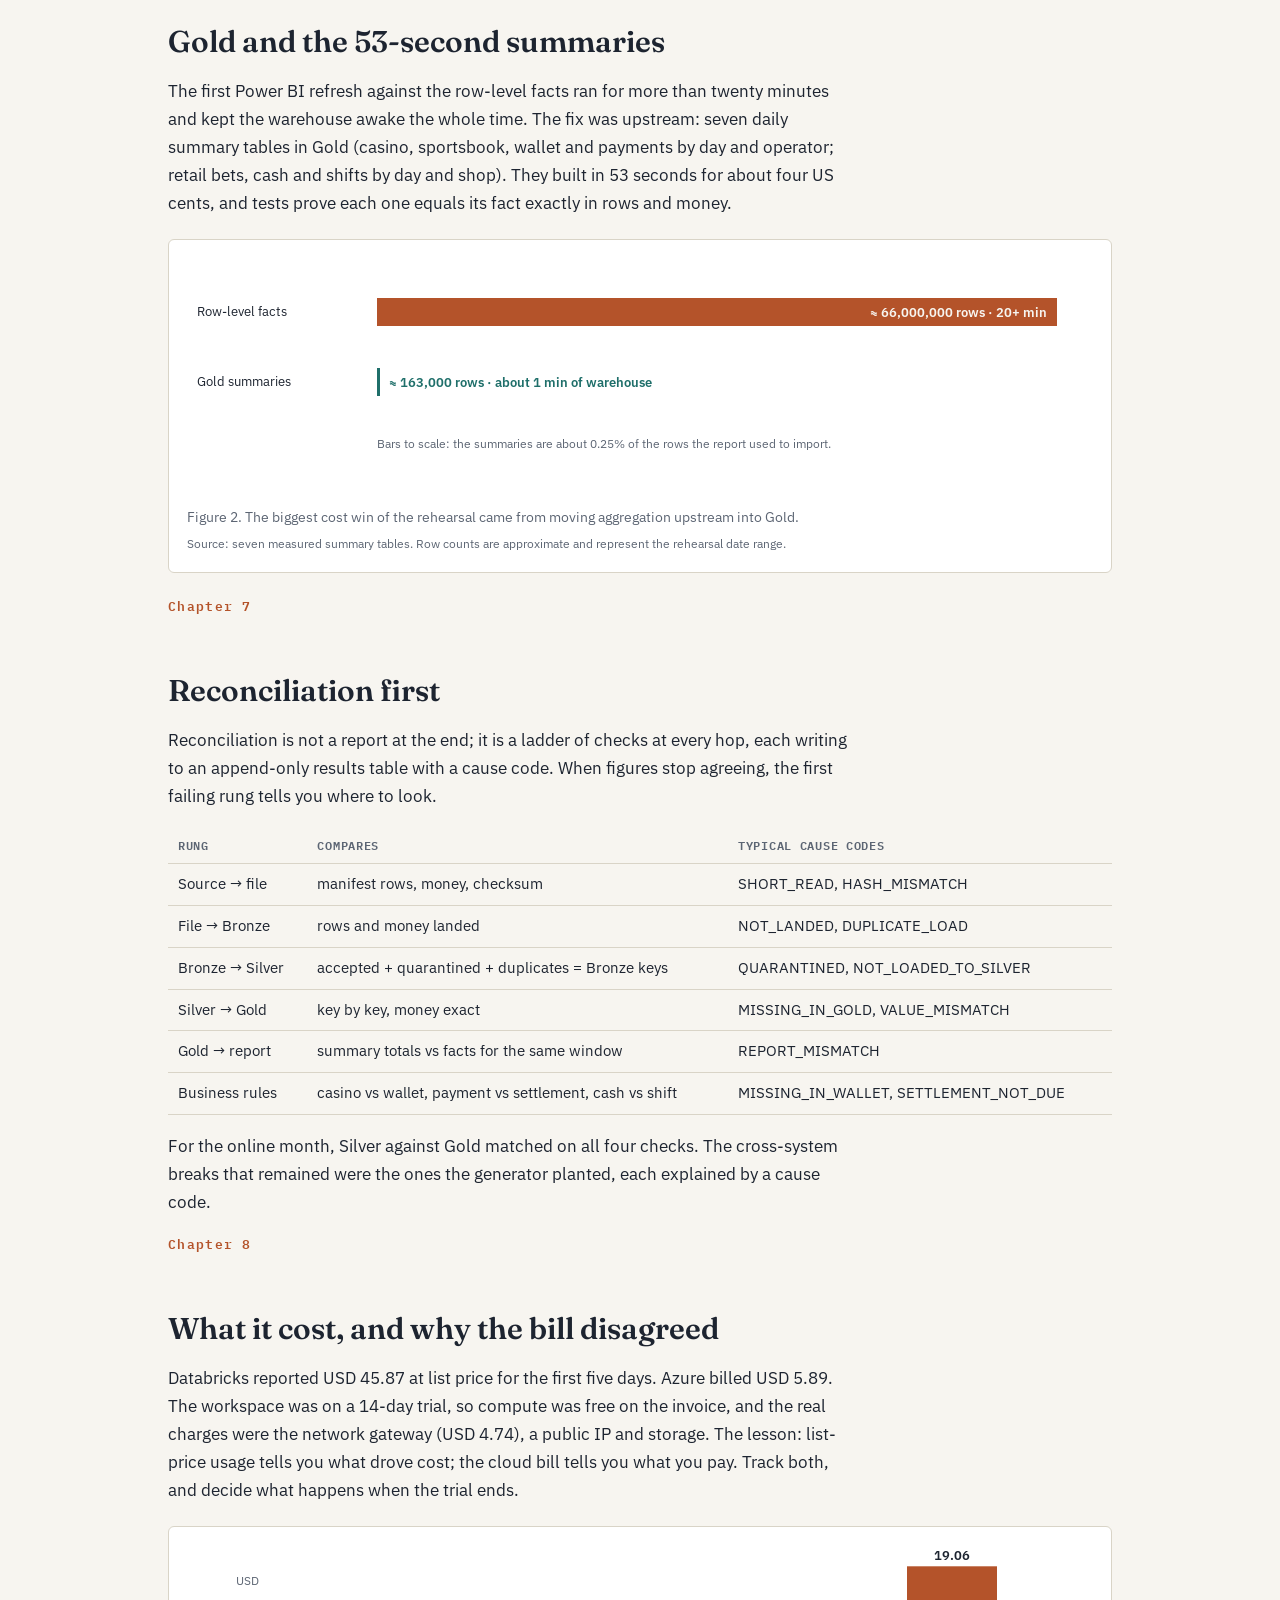
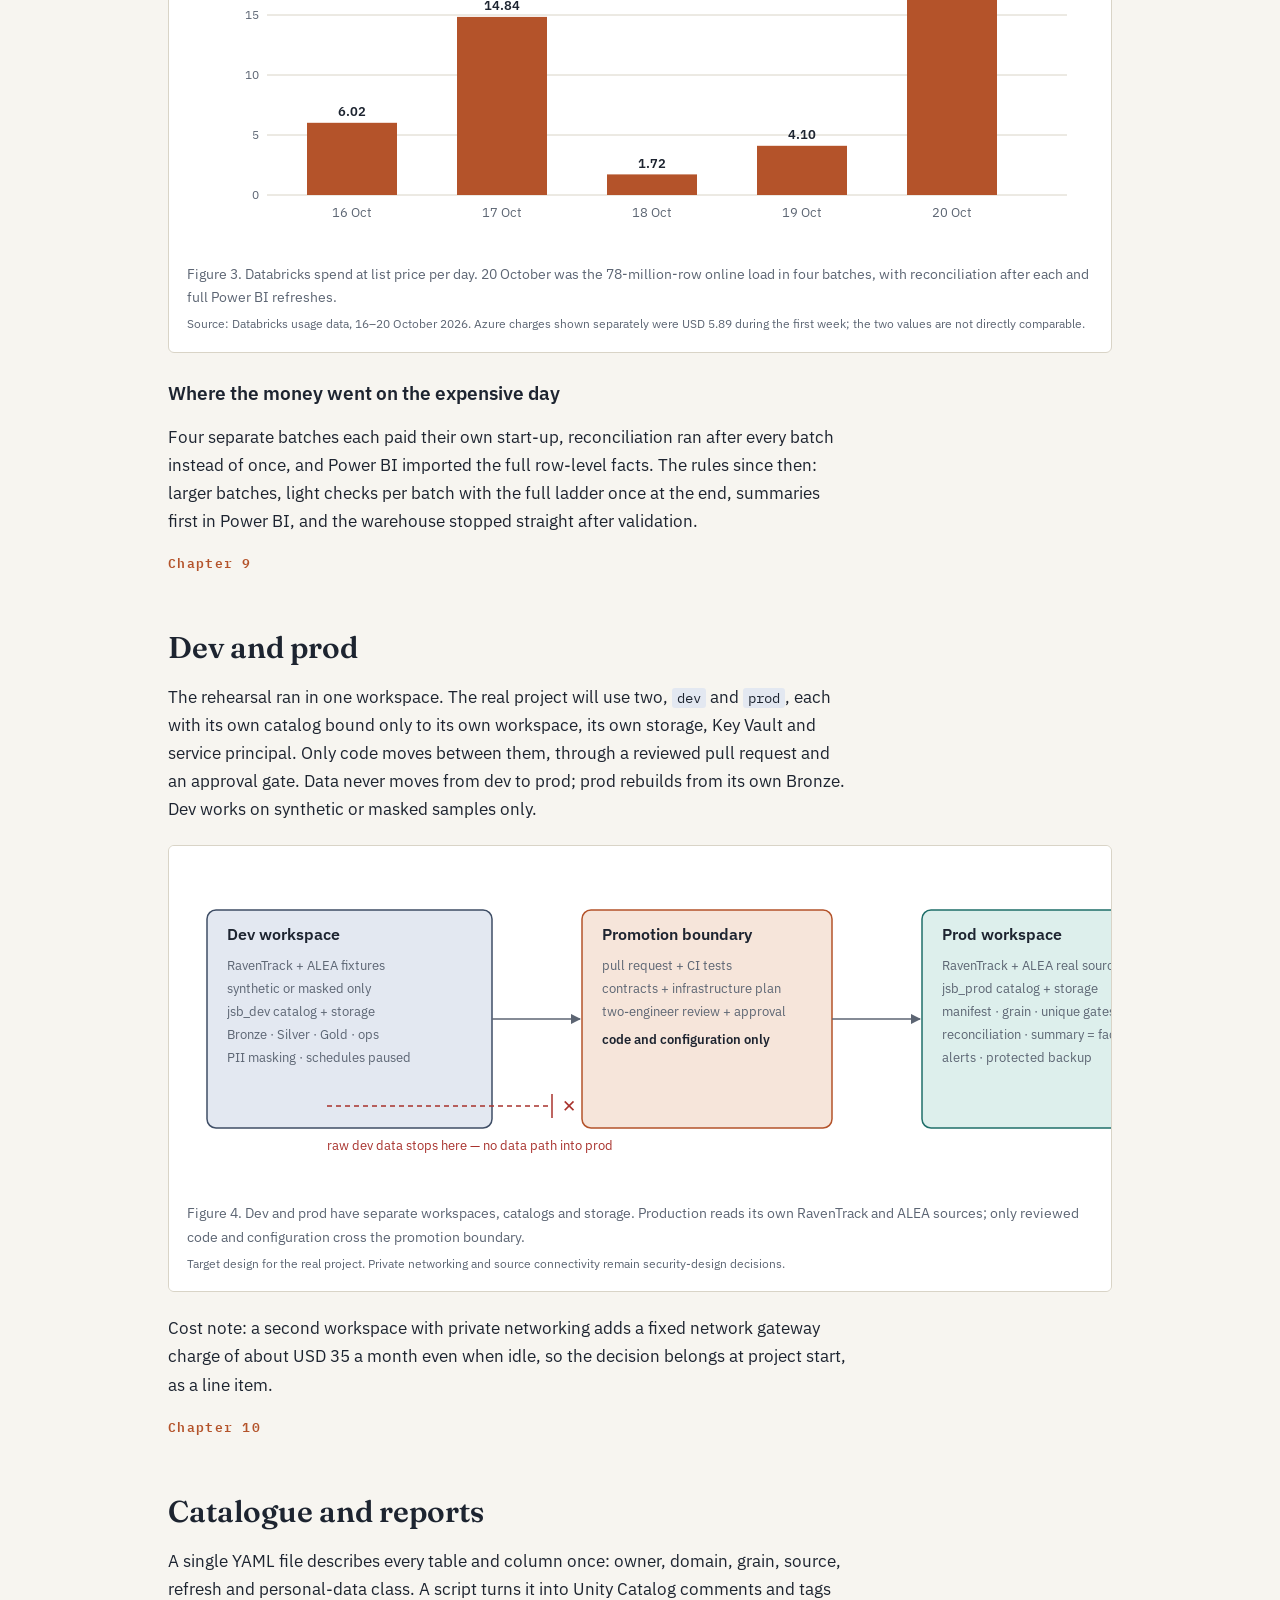
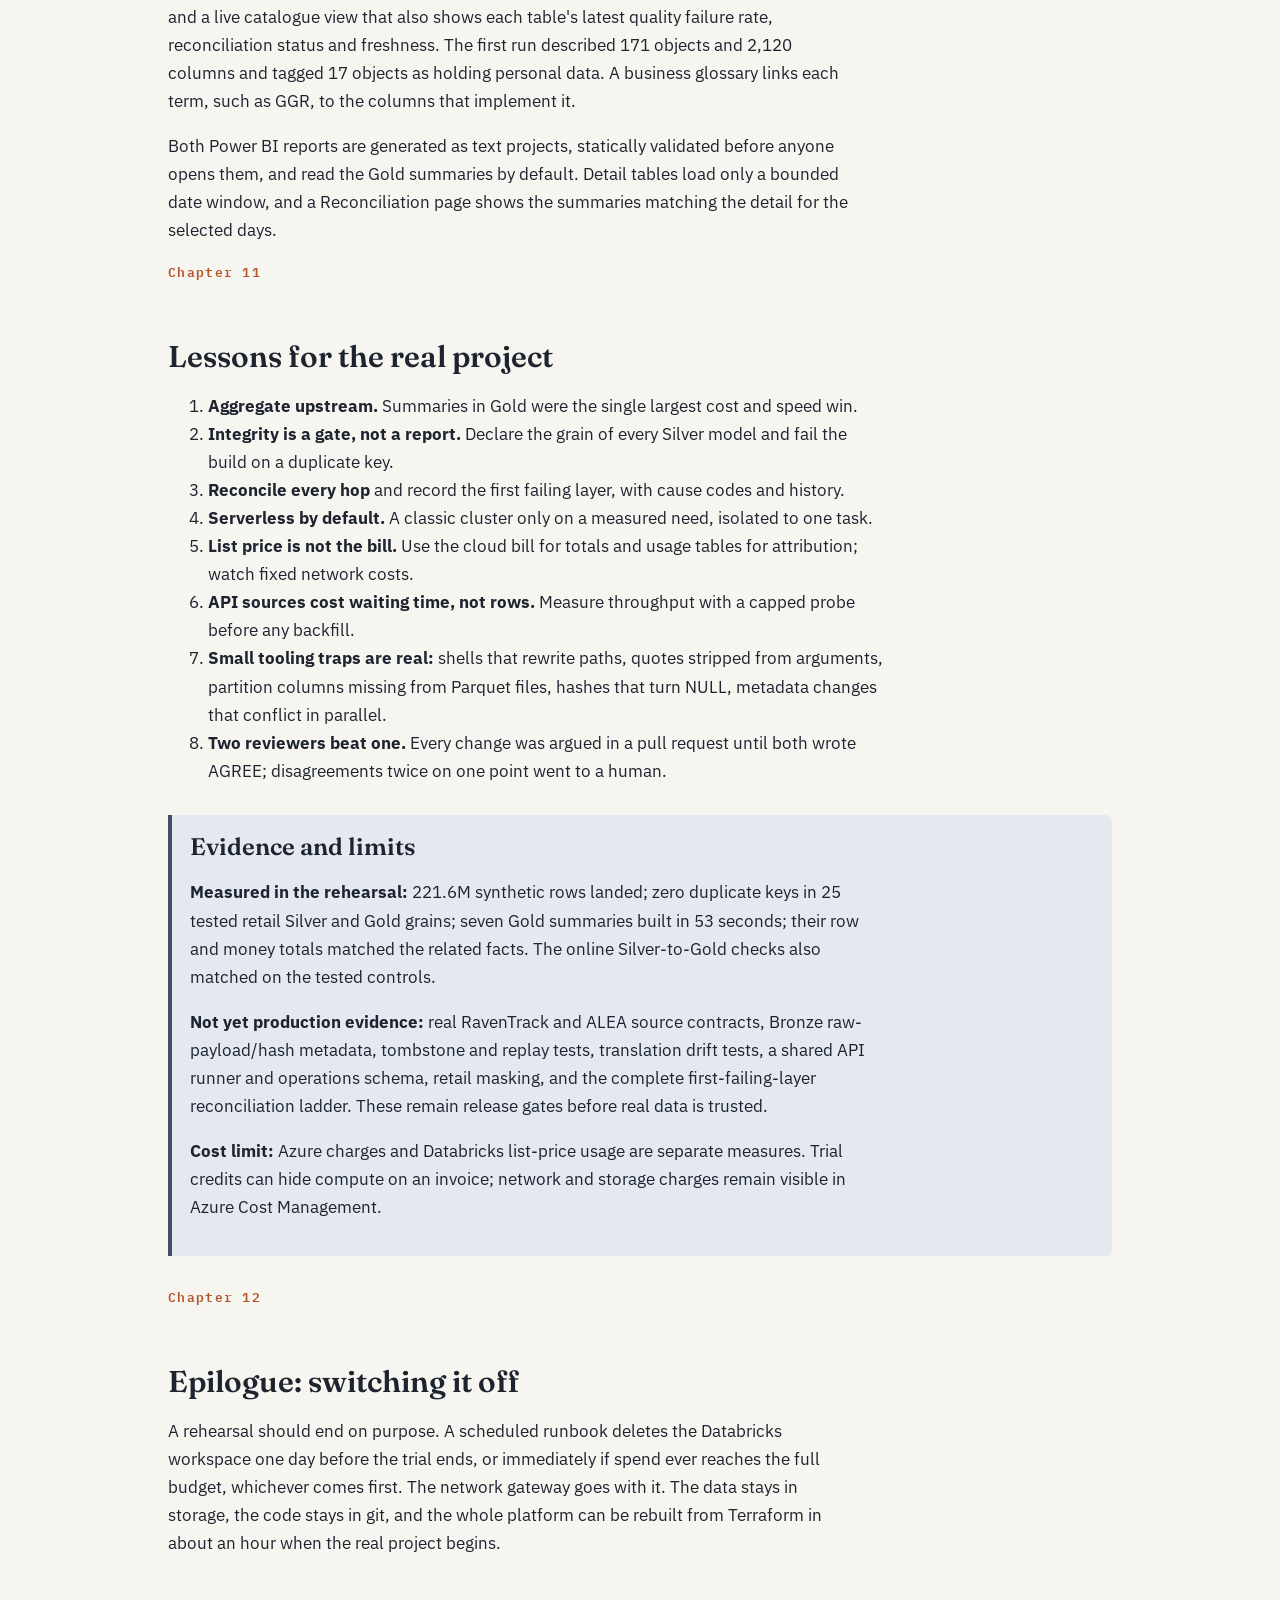
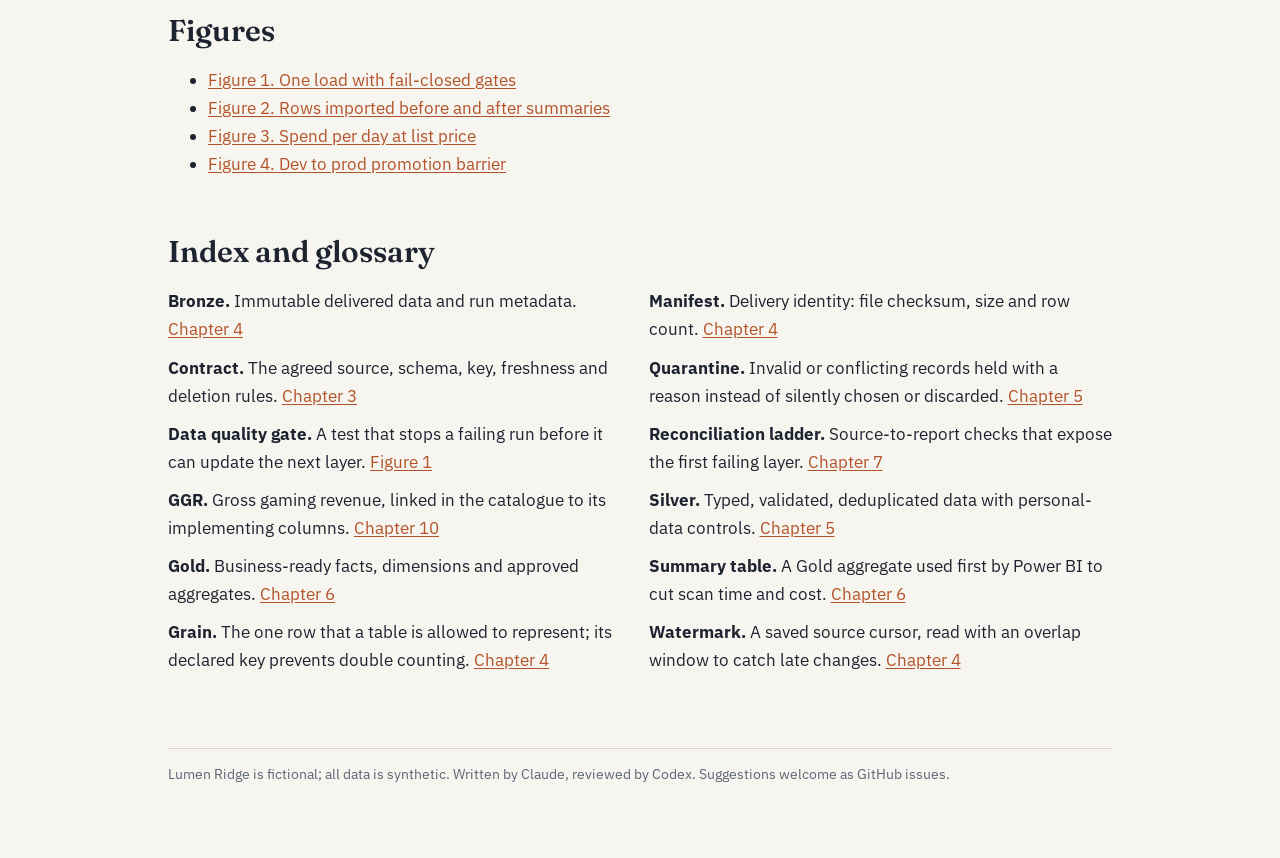
==== commit 4064e9ca: "Improve ebook evidence, glossary, figures, and mobile reading" ====
--- a/ebook.html
+++ b/ebook.html
@@ -9,21 +9,24 @@
 <link rel="stylesheet" href="assets/site.css">
 </head>
 <body>
+<a class="skip-link" href="#main">Skip to the ebook</a>
 <div class="wrap">
-  <nav class="top"><a class="brand" href="./">Lumen Ridge Lakehouse</a><a href="#ch1">Start</a><a href="#ch11">Lessons</a><a href="#figures">Figures</a></nav>
+  <nav class="top" aria-label="Ebook navigation"><a class="brand" href="./">Lumen Ridge Lakehouse</a><a href="#contents">Contents</a><a href="#evidence">Evidence</a><a href="#figures">Figures</a><a href="#index">Index</a></nav>
+  <main id="main">
 
   <div class="kicker">The ebook · 12 chapters · about 25 minutes</div>
   <h1>Rehearsing a lakehouse before the real data arrives</h1>
-  <p class="lede">What a small team learned by building the whole Lumen Ridge platform on synthetic data first: what worked, what it cost, and what we would never do again.</p>
-
-  <ol class="toc">
+  <p class="lede">A measured rehearsal of a complete lakehouse: what the team built, how it prevented bad data reaching reports, what it cost, and what must change before production.</p>
+  <p class="status-note"><strong>Reading note.</strong> This is a fictional operator and synthetic data. Numbers marked as measured came from the rehearsal; costs are labelled either Azure charges or Databricks list-price usage. Open controls are stated rather than hidden.</p>
+
+  <nav id="contents" aria-label="Ebook contents"><ol class="toc">
     <li><a href="#ch1">The brief and the budget</a></li><li><a href="#ch2">Synthetic data that misbehaves</a></li>
     <li><a href="#ch3">The architecture</a></li><li><a href="#ch4">Landing without duplicates</a></li>
     <li><a href="#ch5">Silver rules as data</a></li><li><a href="#ch6">Gold and the 53-second summaries</a></li>
     <li><a href="#ch7">Reconciliation first</a></li><li><a href="#ch8">What it cost</a></li>
     <li><a href="#ch9">Dev and prod</a></li><li><a href="#ch10">Catalogue and reports</a></li>
     <li><a href="#ch11">Lessons for the real project</a></li><li><a href="#ch12">Epilogue: switching it off</a></li>
-  </ol>
+  </ol></nav>
 
   <section id="ch1">
     <div class="chapter-num">Chapter 1</div>
@@ -74,7 +77,7 @@
         <rect x="320" y="186" width="160" height="30" rx="15" fill="var(--bad-soft)" stroke="var(--bad)"/>
         <text x="400" y="206" font-size="12.5" text-anchor="middle" fill="var(--bad)" font-weight="600">stop run + alert</text>
       </svg>
-      <figcaption>Figure 1. One load, layer by layer. Each gate fails closed: a failed check stops the run before Gold or any report changes.</figcaption>
+      <figcaption>Figure 1. One load, layer by layer. Each gate fails closed: a failed check stops the run before Gold or any report changes.<span class="figure-note">Source: rehearsal control design. This is the target operating model; remaining production gates are listed in the evidence note.</span></figcaption>
     </figure>
   </section>
 
@@ -104,7 +107,7 @@
         </g>
         <text x="190" y="190" font-size="12" fill="var(--muted)">Bars to scale: the summaries are about 0.25% of the rows the report used to import.</text>
       </svg>
-      <figcaption>Figure 2. The biggest cost win of the rehearsal came from moving aggregation upstream into Gold.</figcaption>
+      <figcaption>Figure 2. The biggest cost win of the rehearsal came from moving aggregation upstream into Gold.<span class="figure-note">Source: seven measured summary tables. Row counts are approximate and represent the rehearsal date range.</span></figcaption>
     </figure>
   </section>
 
@@ -142,7 +145,7 @@
         </g>
         <g font-size="12.5" text-anchor="middle" fill="var(--muted)"><text x="165" y="272">16 Oct</text><text x="315" y="272">17 Oct</text><text x="465" y="272">18 Oct</text><text x="615" y="272">19 Oct</text><text x="765" y="272">20 Oct</text></g>
       </svg>
-      <figcaption>Figure 3. Databricks spend at list price per day. 20 October was the 78-million-row online load in four batches, with reconciliation after each and full Power BI refreshes. Actual Azure charges for the same days: USD 5.89.</figcaption>
+      <figcaption>Figure 3. Databricks spend at list price per day. 20 October was the 78-million-row online load in four batches, with reconciliation after each and full Power BI refreshes.<span class="figure-note">Source: Databricks usage data, 16–20 October 2026. Azure charges shown separately were USD 5.89 during the first week; the two values are not directly comparable.</span></figcaption>
     </figure>
     <h3>Where the money went on the expensive day</h3>
     <p>Four separate batches each paid their own start-up, reconciliation ran after every batch instead of once, and Power BI imported the full row-level facts. The rules since then: larger batches, light checks per batch with the full ladder once at the end, summaries first in Power BI, and the warehouse stopped straight after validation.</p>
@@ -153,32 +156,38 @@
     <h2>Dev and prod</h2>
     <p>The rehearsal ran in one workspace. The real project will use two, <code>dev</code> and <code>prod</code>, each with its own catalog bound only to its own workspace, its own storage, Key Vault and service principal. Only code moves between them, through a reviewed pull request and an approval gate. Data never moves from dev to prod; prod rebuilds from its own Bronze. Dev works on synthetic or masked samples only.</p>
     <figure class="figure" id="fig4">
-      <svg viewBox="0 0 900 260" width="900" height="260" role="img" aria-label="Dev to prod promotion barrier">
+      <svg viewBox="0 0 1040 320" width="1040" height="320" role="img" aria-label="Dev to prod promotion barrier: RavenTrack and ALEA fixtures stay in dev, while production reads its own sources after reviewed code and configuration pass through a promotion gate.">
         <defs><marker id="a4" viewBox="0 0 10 10" refX="9" refY="5" markerWidth="7" markerHeight="7" orient="auto"><path d="M0,0 L10,5 L0,10 z" fill="var(--muted)"/></marker></defs>
-        <rect x="10" y="40" width="270" height="190" rx="8" fill="var(--slate-soft)" stroke="var(--slate)" stroke-width="1.5"/>
-        <text x="25" y="65" font-size="15" font-weight="600" fill="var(--ink)">Dev workspace</text>
-        <text x="25" y="95" font-size="13" fill="var(--muted)">synthetic or masked samples</text>
-        <text x="25" y="118" font-size="13" fill="var(--muted)">Bronze · Silver · Gold · ops</text>
-        <text x="25" y="141" font-size="13" fill="var(--muted)">schedules paused</text>
-        <text x="25" y="164" font-size="13" fill="var(--muted)">kill switch on</text>
-        <rect x="330" y="40" width="240" height="190" rx="8" fill="var(--copper-soft)" stroke="var(--copper)" stroke-width="1.5"/>
-        <text x="345" y="65" font-size="15" font-weight="600" fill="var(--ink)">Promotion</text>
-        <text x="345" y="95" font-size="13" fill="var(--muted)">pull request + CI tests</text>
-        <text x="345" y="118" font-size="13" fill="var(--muted)">review by two engineers</text>
-        <text x="345" y="141" font-size="13" fill="var(--muted)">approval gate</text>
-        <text x="345" y="164" font-size="13" fill="var(--ink)" font-weight="600">code and config only</text>
-        <rect x="620" y="40" width="270" height="190" rx="8" fill="var(--teal-soft)" stroke="var(--teal)" stroke-width="1.5"/>
-        <text x="635" y="65" font-size="15" font-weight="600" fill="var(--ink)">Prod workspace</text>
-        <text x="635" y="95" font-size="13" fill="var(--muted)">real sources only</text>
-        <text x="635" y="118" font-size="13" fill="var(--muted)">gates fail closed</text>
-        <text x="635" y="141" font-size="13" fill="var(--muted)">alerts, timeouts, runbooks</text>
-        <text x="635" y="164" font-size="13" fill="var(--muted)">protected backup</text>
-        <g stroke="var(--muted)" stroke-width="1.4" fill="none" marker-end="url(#a4)"><path d="M280 120 H328"/><path d="M570 120 H618"/></g>
-        <path d="M150 200 H300" stroke="var(--bad)" stroke-width="1.4" stroke-dasharray="5 4"/>
-        <text x="305" y="205" font-size="16" fill="var(--bad)" font-weight="600">✕</text>
-        <text x="150" y="222" font-size="12" fill="var(--bad)">dev data stops at the barrier</text>
-      </svg>
-      <figcaption>Figure 4. Dev data ends at the promotion barrier. Only reviewed code, schemas, tests and configuration reach prod.</figcaption>
+        <rect x="20" y="46" width="285" height="218" rx="9" fill="var(--slate-soft)" stroke="var(--slate)" stroke-width="1.5"/>
+        <text x="40" y="76" font-size="16" font-weight="600" fill="var(--ink)">Dev workspace</text>
+        <text x="40" y="106" font-size="13" fill="var(--muted)">RavenTrack + ALEA fixtures</text>
+        <text x="40" y="129" font-size="13" fill="var(--muted)">synthetic or masked only</text>
+        <text x="40" y="152" font-size="13" fill="var(--muted)">jsb_dev catalog + storage</text>
+        <text x="40" y="175" font-size="13" fill="var(--muted)">Bronze · Silver · Gold · ops</text>
+        <text x="40" y="198" font-size="13" fill="var(--muted)">PII masking · schedules paused</text>
+
+        <rect x="395" y="46" width="250" height="218" rx="9" fill="var(--copper-soft)" stroke="var(--copper)" stroke-width="1.5"/>
+        <text x="415" y="76" font-size="16" font-weight="600" fill="var(--ink)">Promotion boundary</text>
+        <text x="415" y="106" font-size="13" fill="var(--muted)">pull request + CI tests</text>
+        <text x="415" y="129" font-size="13" fill="var(--muted)">contracts + infrastructure plan</text>
+        <text x="415" y="152" font-size="13" fill="var(--muted)">two-engineer review + approval</text>
+        <text x="415" y="180" font-size="13" fill="var(--ink)" font-weight="600">code and configuration only</text>
+
+        <rect x="735" y="46" width="285" height="218" rx="9" fill="var(--teal-soft)" stroke="var(--teal)" stroke-width="1.5"/>
+        <text x="755" y="76" font-size="16" font-weight="600" fill="var(--ink)">Prod workspace</text>
+        <text x="755" y="106" font-size="13" fill="var(--muted)">RavenTrack + ALEA real sources</text>
+        <text x="755" y="129" font-size="13" fill="var(--muted)">jsb_prod catalog + storage</text>
+        <text x="755" y="152" font-size="13" fill="var(--muted)">manifest · grain · unique gates</text>
+        <text x="755" y="175" font-size="13" fill="var(--muted)">reconciliation · summary = fact</text>
+        <text x="755" y="198" font-size="13" fill="var(--muted)">alerts · protected backup</text>
+
+        <g stroke="var(--muted)" stroke-width="1.5" fill="none" marker-end="url(#a4)"><path d="M305 155 H393"/><path d="M645 155 H733"/></g>
+        <path d="M140 242 H365" stroke="var(--bad)" stroke-width="1.5" stroke-dasharray="5 4"/>
+        <path d="M365 230 V254" stroke="var(--bad)" stroke-width="1.5"/>
+        <text x="375" y="248" font-size="17" fill="var(--bad)" font-weight="600">✕</text>
+        <text x="140" y="286" font-size="12.5" fill="var(--bad)">raw dev data stops here — no data path into prod</text>
+      </svg>
+      <figcaption>Figure 4. Dev and prod have separate workspaces, catalogs and storage. Production reads its own RavenTrack and ALEA sources; only reviewed code and configuration cross the promotion boundary.<span class="figure-note">Target design for the real project. Private networking and source connectivity remain security-design decisions.</span></figcaption>
     </figure>
     <p>Cost note: a second workspace with private networking adds a fixed network gateway charge of about USD 35 a month even when idle, so the decision belongs at project start, as a line item.</p>
   </section>
@@ -205,6 +214,13 @@
     </ol>
   </section>
 
+  <section class="evidence" id="evidence">
+    <h2>Evidence and limits</h2>
+    <p><strong>Measured in the rehearsal:</strong> 221.6M synthetic rows landed; zero duplicate keys in 25 tested retail Silver and Gold grains; seven Gold summaries built in 53 seconds; their row and money totals matched the related facts. The online Silver-to-Gold checks also matched on the tested controls.</p>
+    <p><strong>Not yet production evidence:</strong> real RavenTrack and ALEA source contracts, Bronze raw-payload/hash metadata, tombstone and replay tests, translation drift tests, a shared API runner and operations schema, retail masking, and the complete first-failing-layer reconciliation ladder. These remain release gates before real data is trusted.</p>
+    <p><strong>Cost limit:</strong> Azure charges and Databricks list-price usage are separate measures. Trial credits can hide compute on an invoice; network and storage charges remain visible in Azure Cost Management.</p>
+  </section>
+
   <section id="ch12">
     <div class="chapter-num">Chapter 12</div>
     <h2>Epilogue: switching it off</h2>
@@ -221,6 +237,25 @@
     </ul>
   </section>
 
+  <section id="index">
+    <h2>Index and glossary</h2>
+    <ul class="glossary">
+      <li><b>Bronze.</b> Immutable delivered data and run metadata. <a href="#ch4">Chapter 4</a></li>
+      <li><b>Contract.</b> The agreed source, schema, key, freshness and deletion rules. <a href="#ch3">Chapter 3</a></li>
+      <li><b>Data quality gate.</b> A test that stops a failing run before it can update the next layer. <a href="#fig1">Figure 1</a></li>
+      <li><b>GGR.</b> Gross gaming revenue, linked in the catalogue to its implementing columns. <a href="#ch10">Chapter 10</a></li>
+      <li><b>Gold.</b> Business-ready facts, dimensions and approved aggregates. <a href="#ch6">Chapter 6</a></li>
+      <li><b>Grain.</b> The one row that a table is allowed to represent; its declared key prevents double counting. <a href="#ch4">Chapter 4</a></li>
+      <li><b>Manifest.</b> Delivery identity: file checksum, size and row count. <a href="#ch4">Chapter 4</a></li>
+      <li><b>Quarantine.</b> Invalid or conflicting records held with a reason instead of silently chosen or discarded. <a href="#ch5">Chapter 5</a></li>
+      <li><b>Reconciliation ladder.</b> Source-to-report checks that expose the first failing layer. <a href="#ch7">Chapter 7</a></li>
+      <li><b>Silver.</b> Typed, validated, deduplicated data with personal-data controls. <a href="#ch5">Chapter 5</a></li>
+      <li><b>Summary table.</b> A Gold aggregate used first by Power BI to cut scan time and cost. <a href="#ch6">Chapter 6</a></li>
+      <li><b>Watermark.</b> A saved source cursor, read with an overlap window to catch late changes. <a href="#ch4">Chapter 4</a></li>
+    </ul>
+  </section>
+
+  </main>
   <footer>Lumen Ridge is fictional; all data is synthetic. Written by Claude, reviewed by Codex. Suggestions welcome as GitHub issues.</footer>
 </div>
 </body>
--- a/assets/site.css
+++ b/assets/site.css
@@ -10,8 +10,12 @@
   --copper: #E08A5F; --copper-soft: #3A2419; --teal: #5CC2B8; --teal-soft: #15302D; --slate: #9DB0D0; --slate-soft: #1E2738;
   --bad: #F08A84; --bad-soft: #3A1E1C; } }
 * { box-sizing: border-box; }
+html { scroll-behavior: smooth; }
 body { margin: 0; background: var(--paper); color: var(--ink); font: 17px/1.65 var(--body); }
-a { color: var(--copper); }
+a { color: var(--copper); text-underline-offset: 0.14em; }
+a:focus-visible { outline: 3px solid var(--teal); outline-offset: 3px; border-radius: 2px; }
+.skip-link { position: fixed; left: 14px; top: -80px; z-index: 5; padding: 8px 12px; background: var(--ink); color: var(--paper); border-radius: 4px; }
+.skip-link:focus { top: 14px; }
 .wrap { max-width: 980px; margin: 0 auto; padding: 32px max(18px, env(safe-area-inset-left)) 72px max(18px, env(safe-area-inset-right)); }
 nav.top { display: flex; flex-wrap: wrap; gap: 6px 20px; align-items: baseline; border-bottom: 1px solid var(--rule); padding-bottom: 12px; margin-bottom: 36px; font-size: 15px; }
 nav.top .brand { font: 600 19px var(--display); color: var(--ink); text-decoration: none; margin-right: auto; }
@@ -24,6 +28,7 @@
 .lede { font-size: 20px; color: var(--muted); max-width: 60ch; }
 .figure { background: var(--card); border: 1px solid var(--rule); border-radius: 6px; padding: 18px; margin: 22px 0; overflow-x: auto; }
 .figure figcaption { font-size: 14px; color: var(--muted); margin-top: 10px; }
+.figure-note { display: block; margin-top: 5px; font-size: 12px; color: var(--muted); }
 .figure svg text { font-family: var(--body); }
 .facts { display: grid; grid-template-columns: repeat(auto-fit, minmax(180px, 1fr)); gap: 12px; margin: 26px 0; }
 .fact { background: var(--card); border-top: 3px solid var(--copper); padding: 14px 16px; }
@@ -40,3 +45,35 @@
 code { font: 14px var(--mono); background: var(--slate-soft); padding: 1px 5px; border-radius: 3px; }
 footer { margin-top: 64px; border-top: 1px solid var(--rule); padding-top: 14px; font-size: 14px; color: var(--muted); }
 .chapter-num { font: 600 13px var(--mono); color: var(--copper); letter-spacing: .1em; }
+
+main { display: block; }
+section { scroll-margin-top: 22px; }
+.evidence { margin: 30px 0; padding: 18px; background: var(--slate-soft); border-left: 4px solid var(--slate); border-radius: 0 6px 6px 0; }
+.evidence h2 { margin-top: 0; font-size: 24px; }
+.evidence ul { margin-bottom: 0; }
+.glossary { columns: 2 260px; padding-left: 0; list-style: none; }
+.glossary li { break-inside: avoid; margin: 0 0 10px; }
+.glossary b { color: var(--ink); }
+.status-note { padding: 12px 16px; background: var(--teal-soft); border-left: 4px solid var(--teal); border-radius: 0 6px 6px 0; font-size: 16px; }
+@media (max-width: 700px) {
+  body { font-size: 16px; }
+  .wrap { padding-top: 22px; padding-bottom: 48px; }
+  nav.top { gap: 8px 14px; margin-bottom: 28px; }
+  nav.top .brand { flex-basis: 100%; }
+  h2 { font-size: 27px; margin-top: 44px; }
+  .lede { font-size: 18px; }
+  .figure { padding: 12px; margin-left: -4px; margin-right: -4px; }
+  .figure svg { min-width: 680px; height: auto; }
+  .toc, .glossary { columns: 1; }
+  table { font-size: 14px; }
+  th, td { padding: 8px 6px; }
+}
+@media print {
+  body { background: #fff; color: #111; font-size: 11pt; }
+  .wrap { max-width: none; padding: 0; }
+  .top, .skip-link { display: none; }
+  a { color: inherit; text-decoration: none; }
+  .figure { break-inside: avoid; overflow: visible; }
+  .figure svg { max-width: 100%; min-width: 0; }
+  section { break-inside: avoid; }
+}
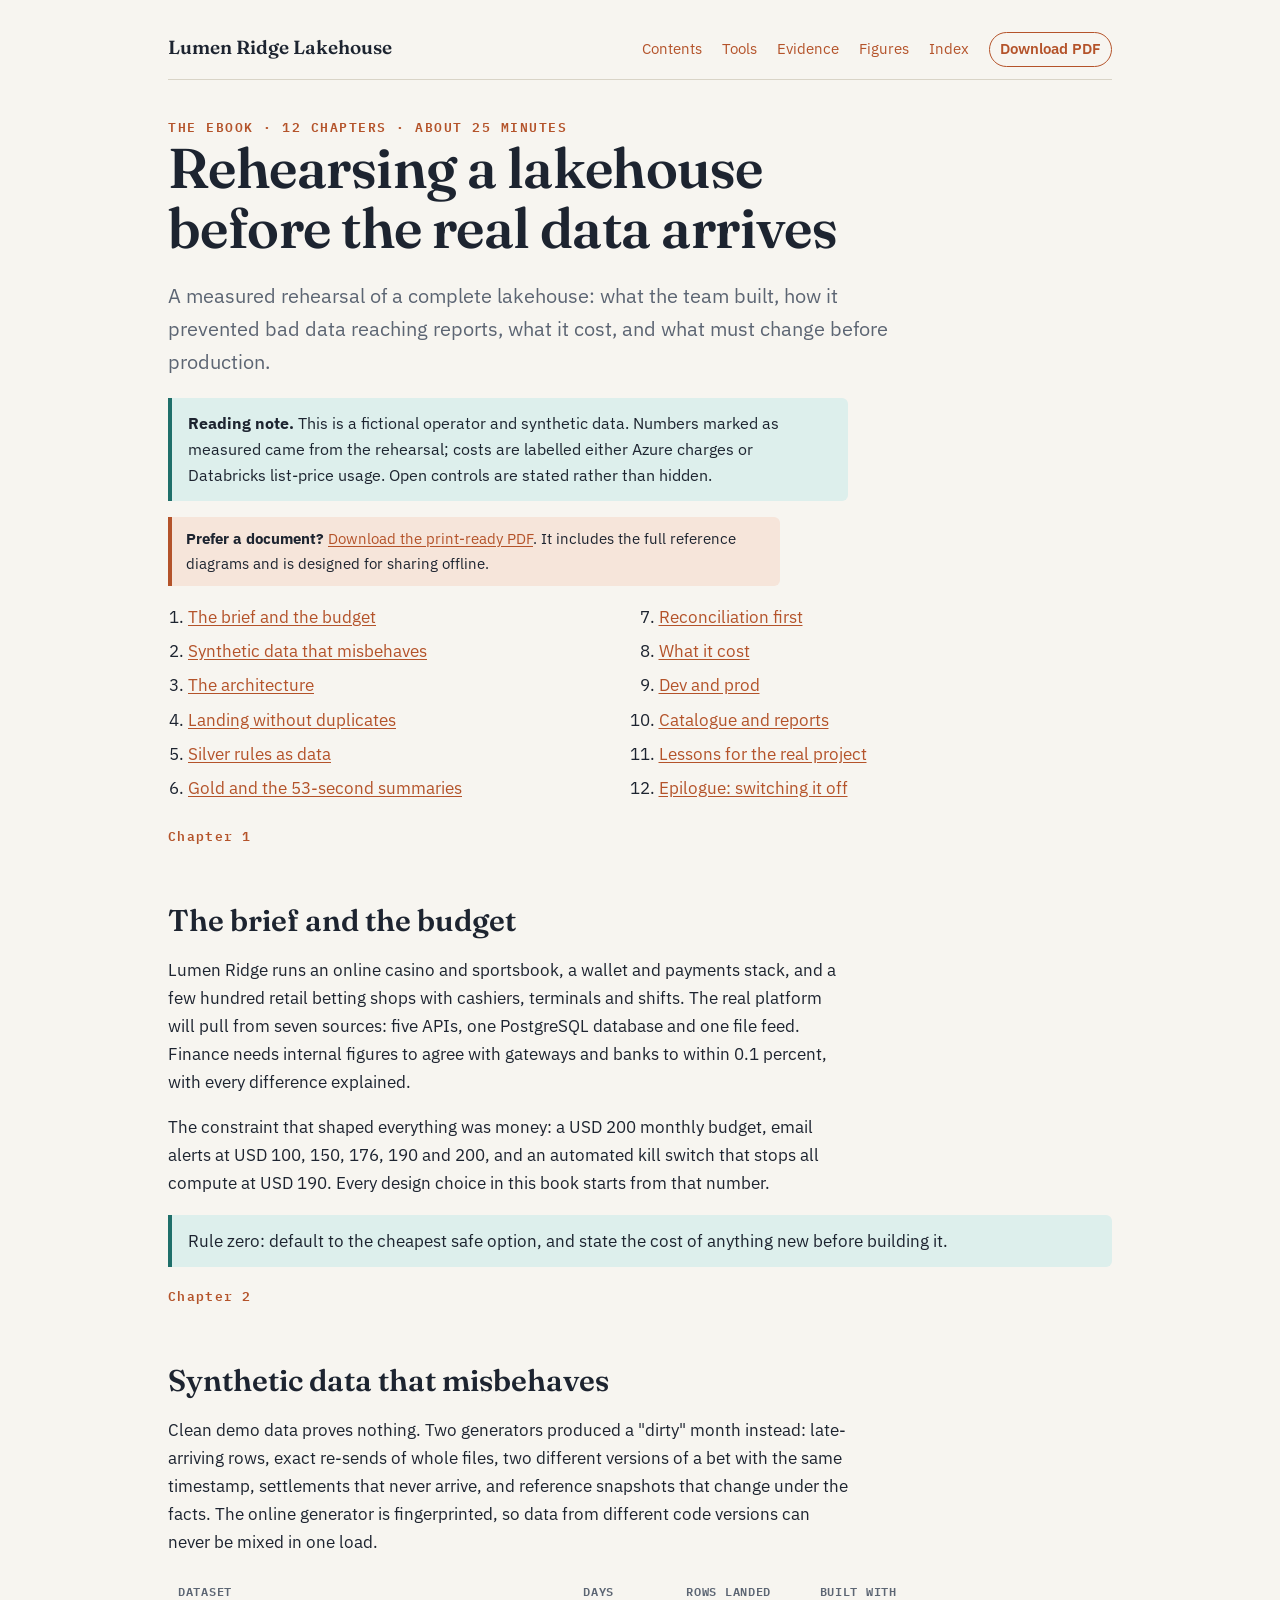
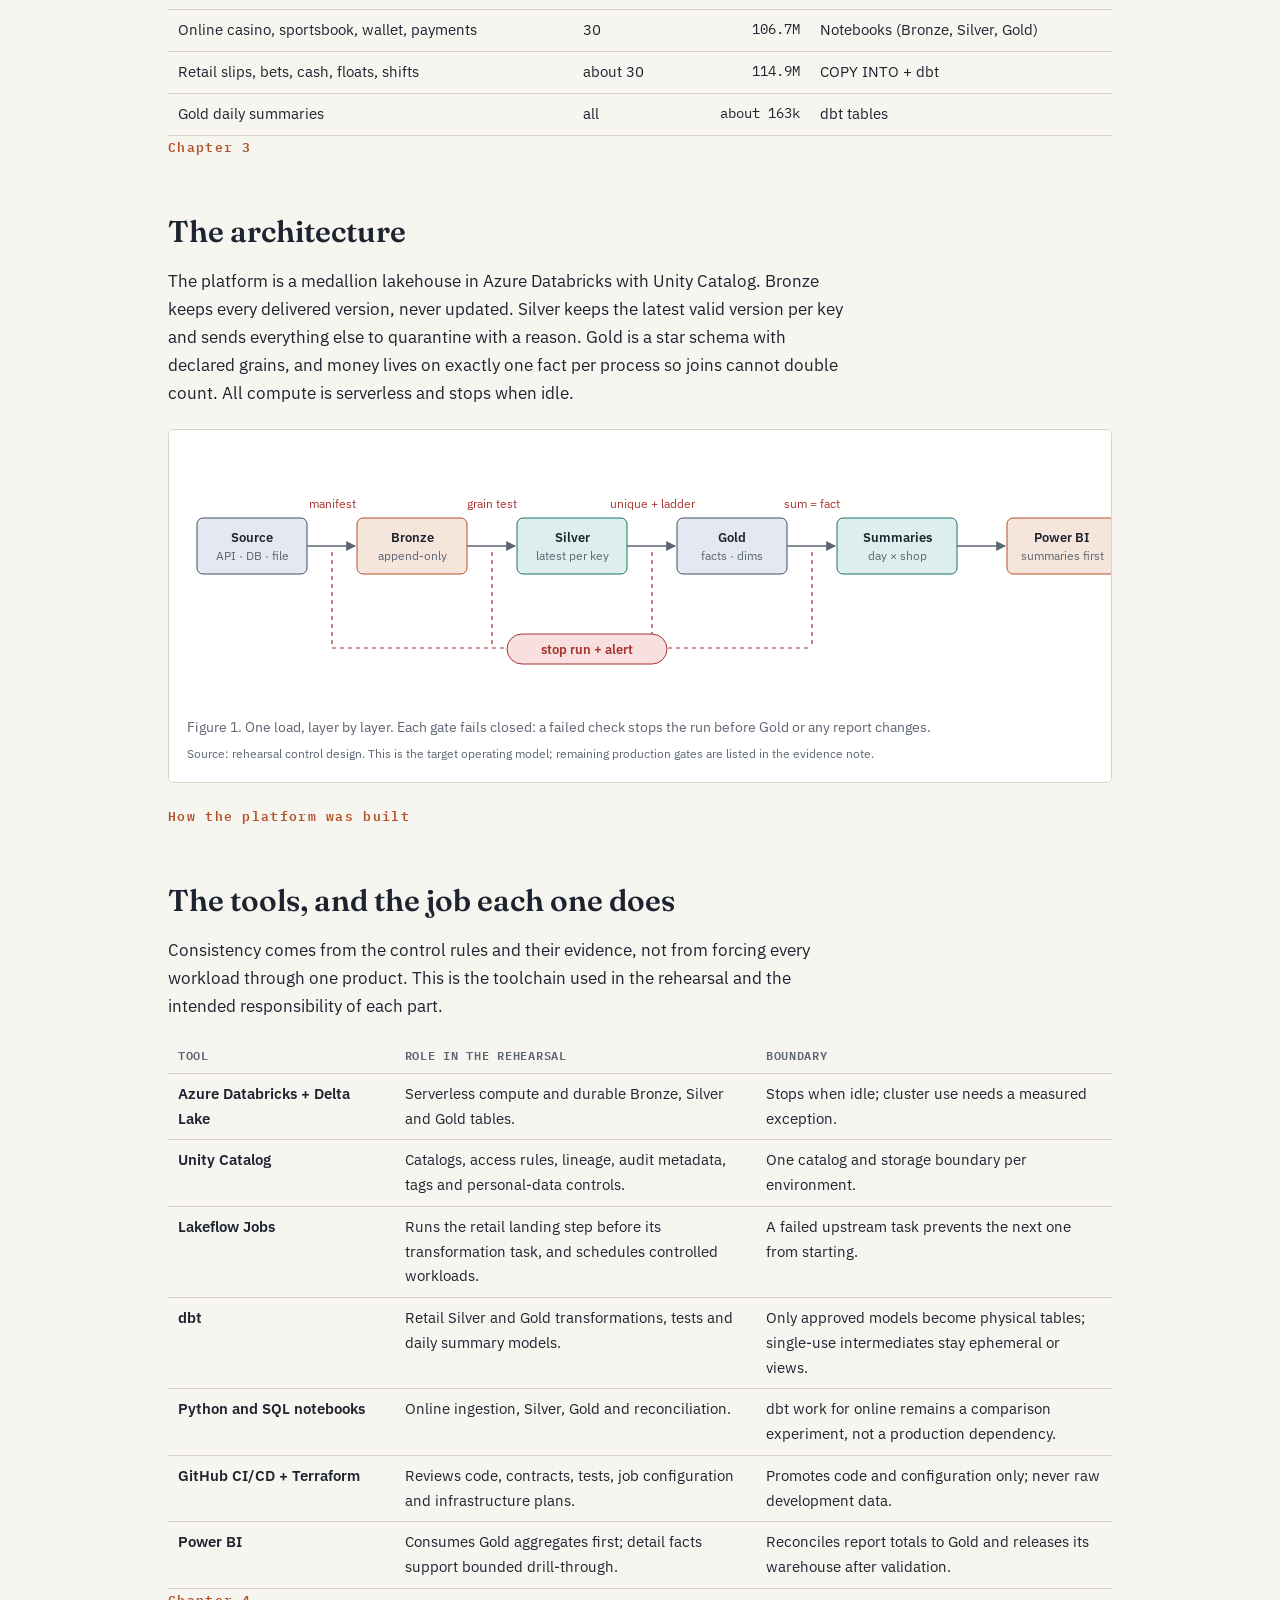
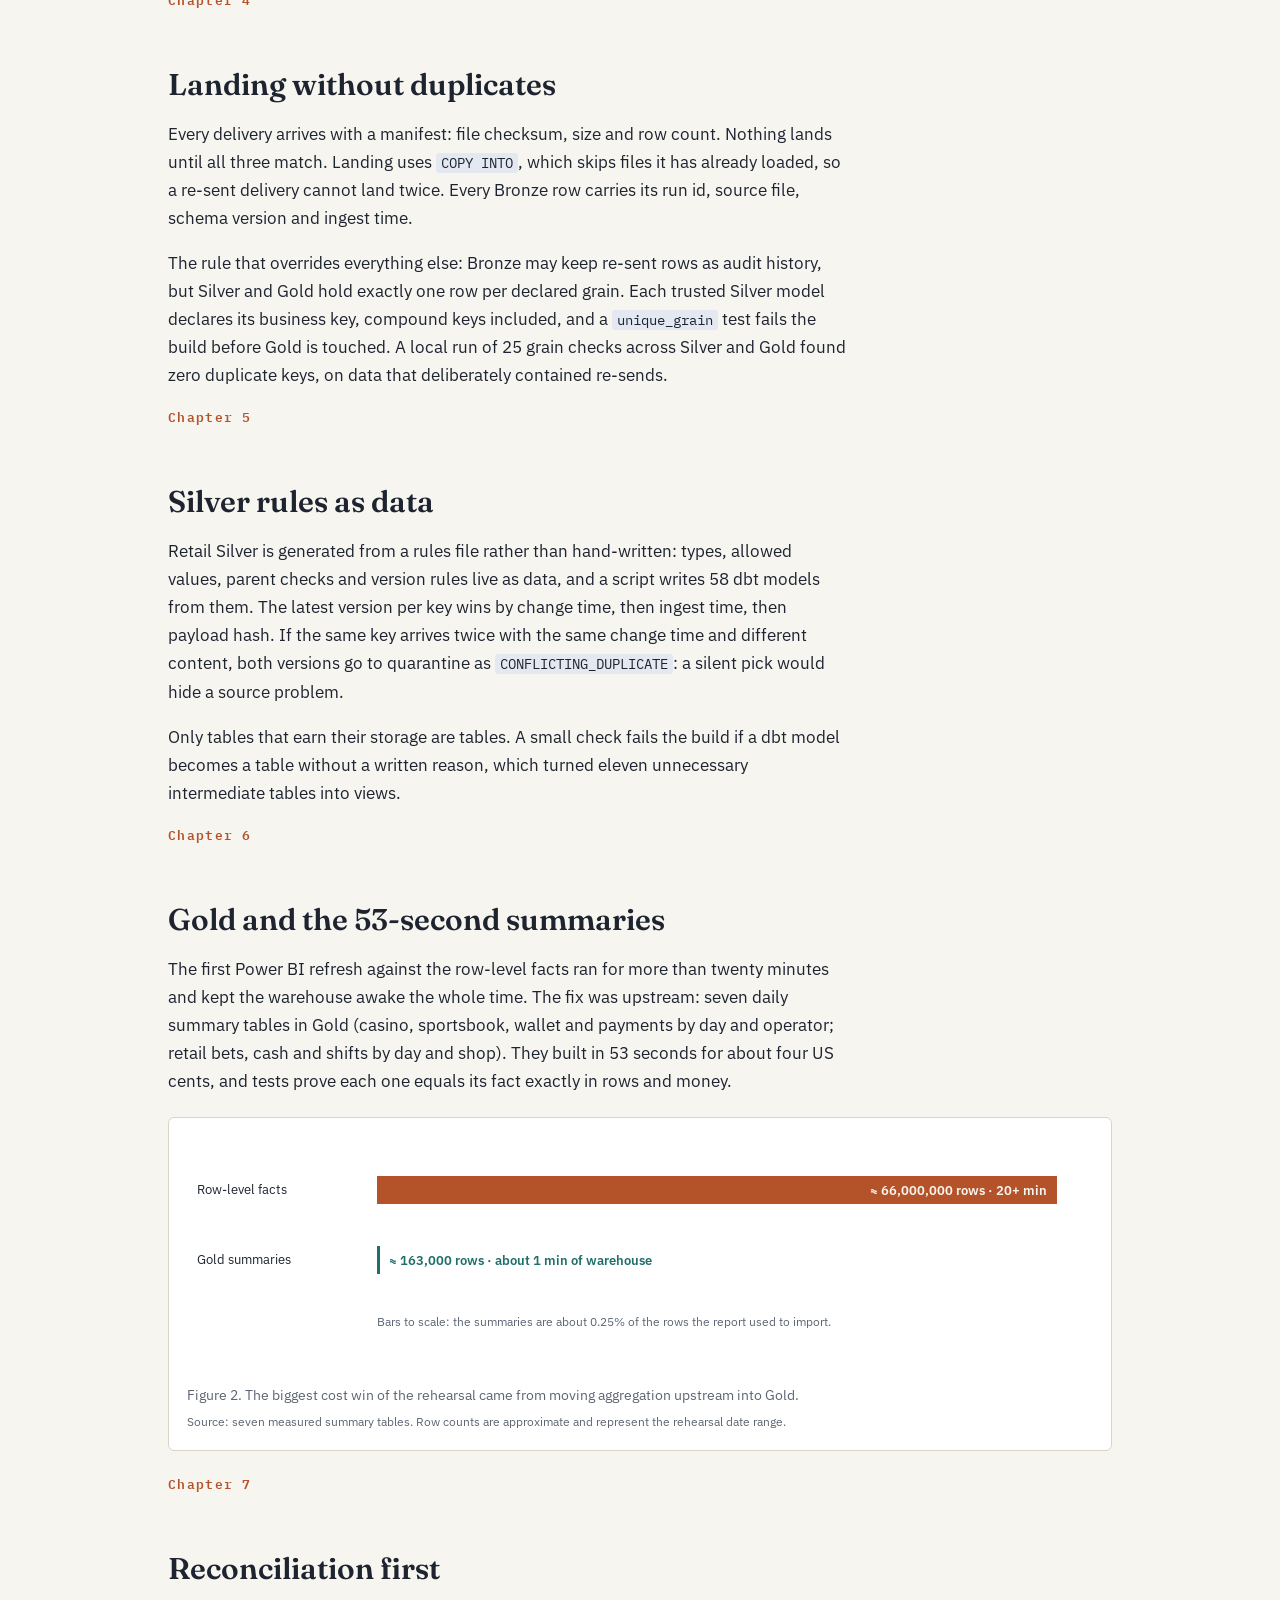
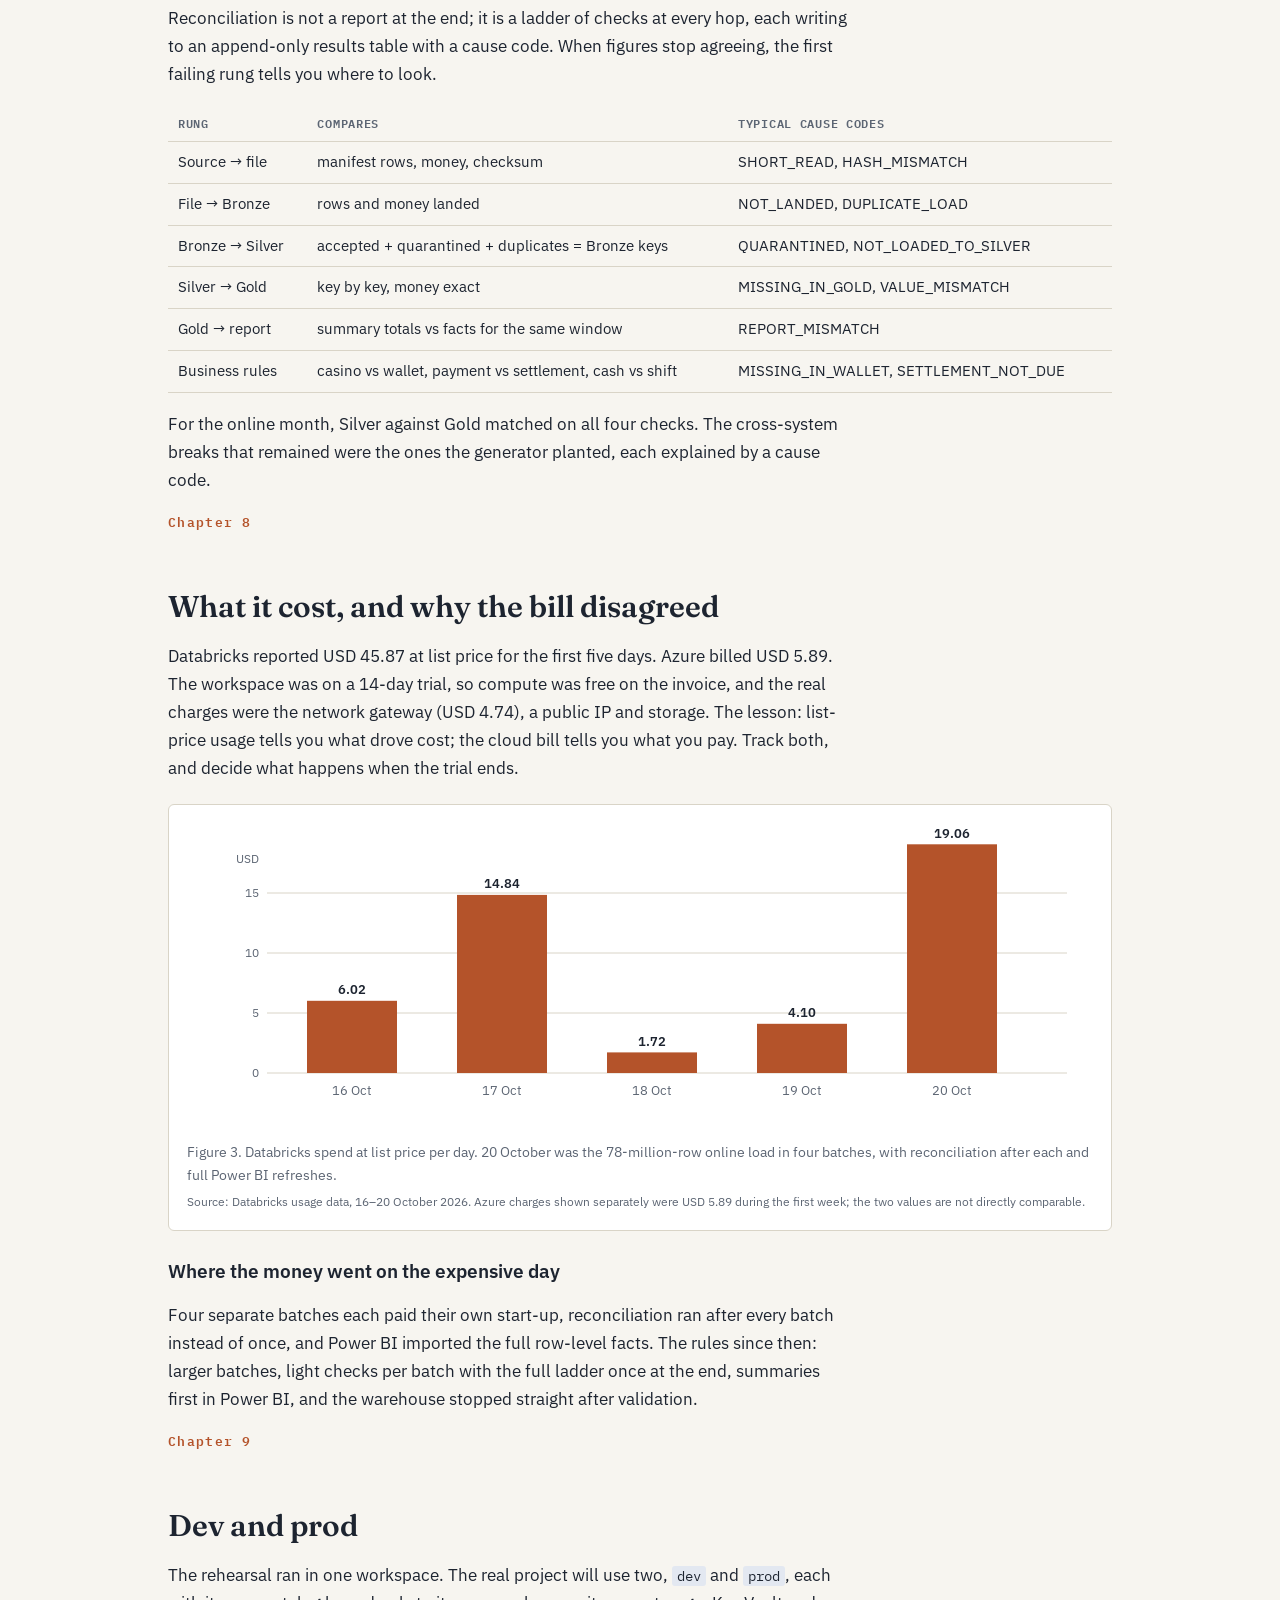
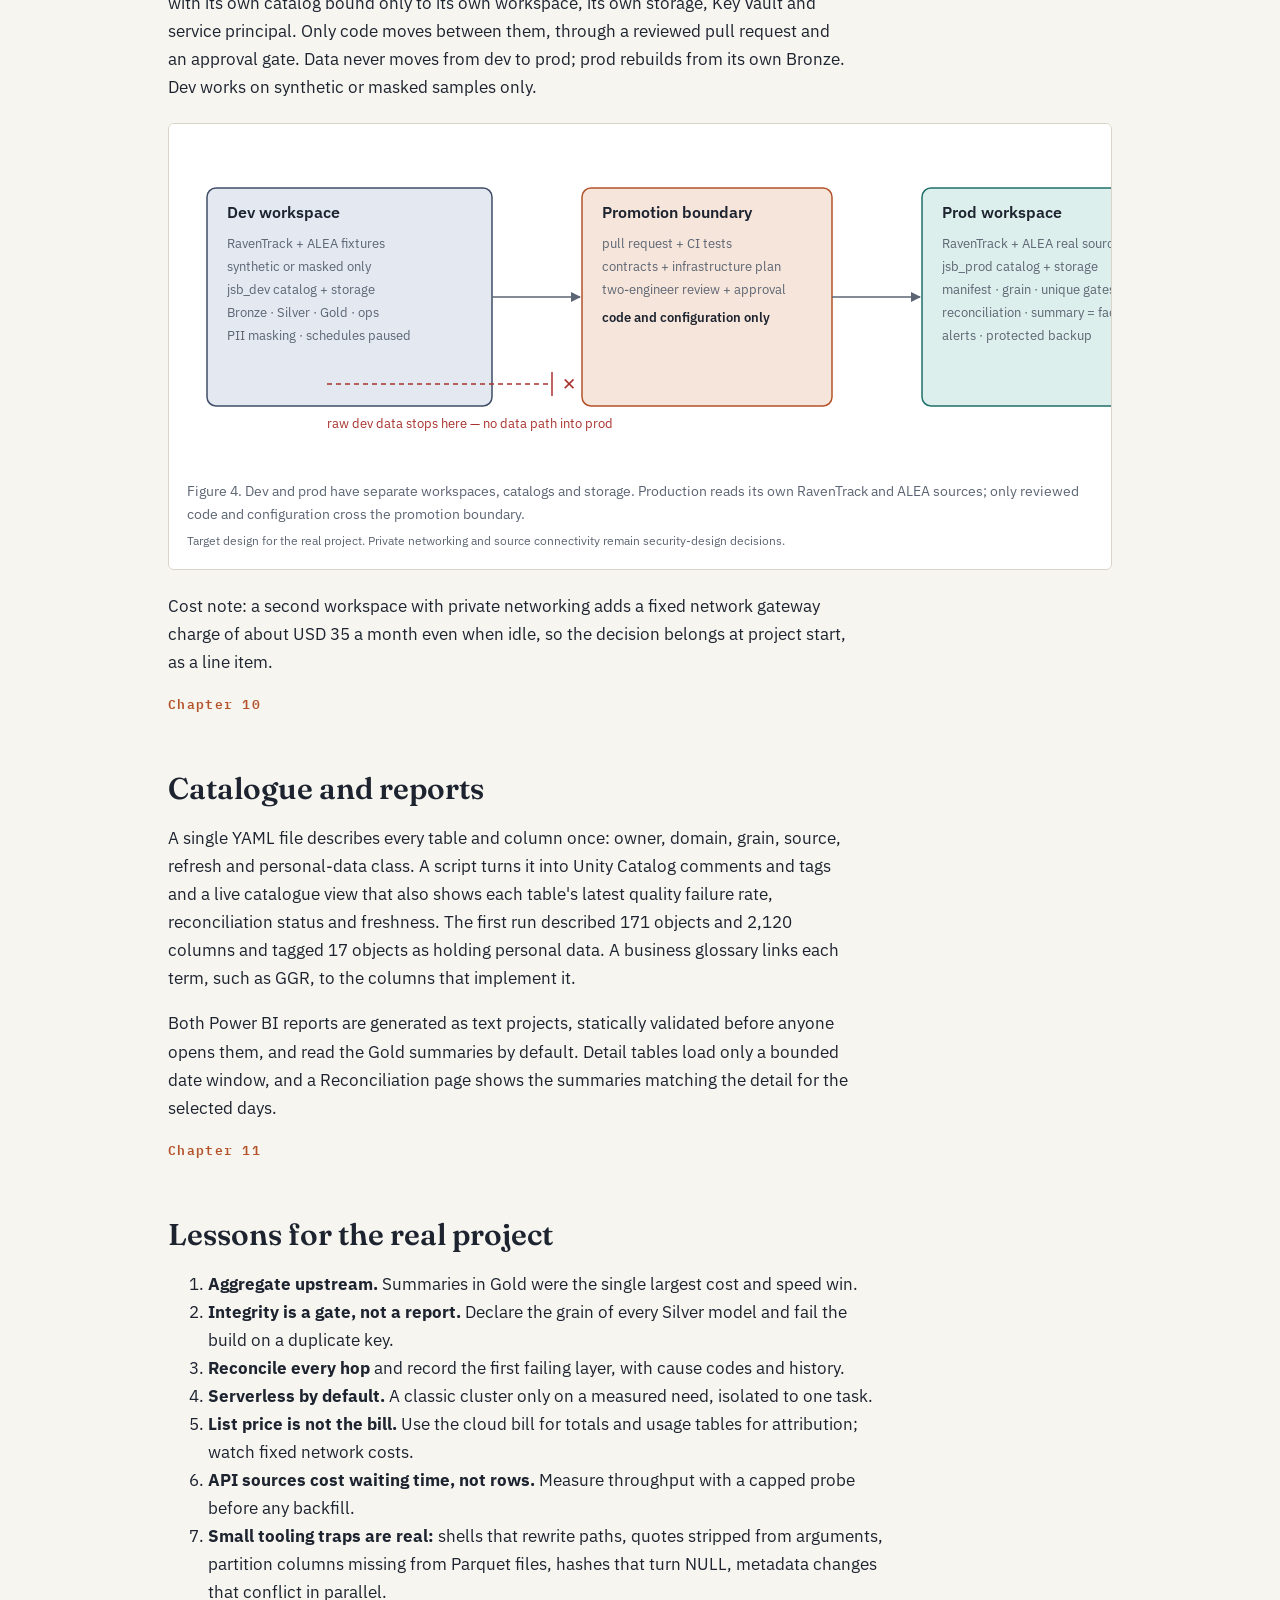
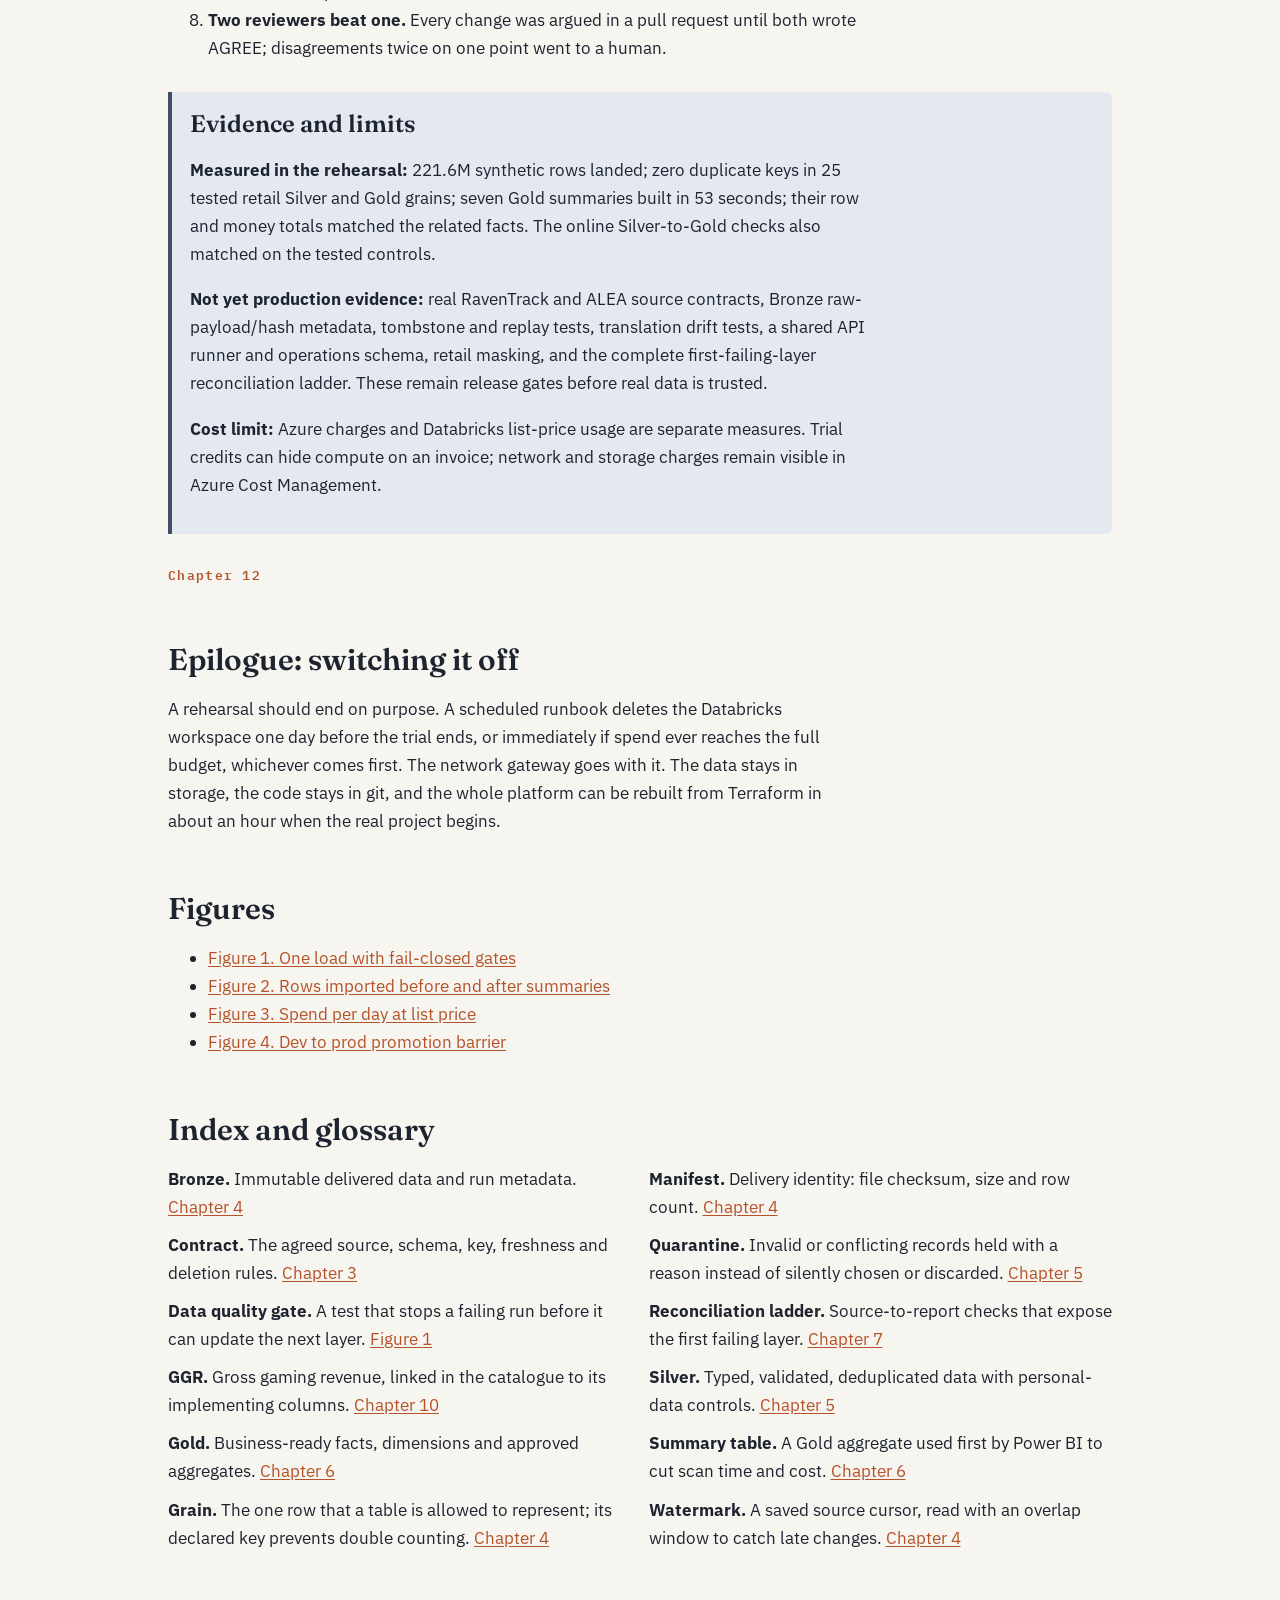
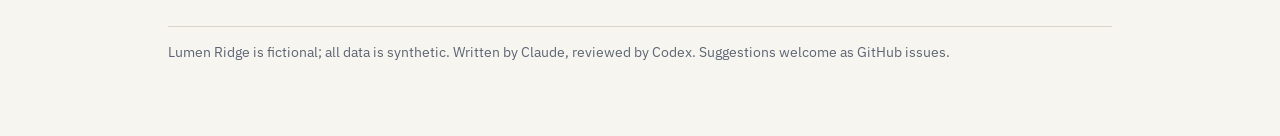
==== commit 4cf75e3c: "Add downloadable ebook PDF and toolchain guide" ====
--- a/ebook.html
+++ b/ebook.html
@@ -1,262 +1,282 @@
-<!doctype html>
-<html lang="en">
-<head>
-<meta charset="utf-8">
-<meta name="viewport" content="width=device-width, initial-scale=1, viewport-fit=cover">
-<title>Lumen Ridge Lakehouse · The ebook</title>
-<meta name="description" content="Twelve chapters on rehearsing an Azure Databricks lakehouse for a fictional gaming operator: architecture, integrity, reconciliation, cost and dev/prod.">
-<link rel="stylesheet" href="https://fonts.googleapis.com/css2?family=Fraunces:opsz,wght@9..144,600&family=IBM+Plex+Sans:wght@400;600&family=IBM+Plex+Mono:wght@400;600&display=swap">
-<link rel="stylesheet" href="assets/site.css">
-</head>
-<body>
-<a class="skip-link" href="#main">Skip to the ebook</a>
-<div class="wrap">
-  <nav class="top" aria-label="Ebook navigation"><a class="brand" href="./">Lumen Ridge Lakehouse</a><a href="#contents">Contents</a><a href="#evidence">Evidence</a><a href="#figures">Figures</a><a href="#index">Index</a></nav>
-  <main id="main">
-
-  <div class="kicker">The ebook · 12 chapters · about 25 minutes</div>
-  <h1>Rehearsing a lakehouse before the real data arrives</h1>
-  <p class="lede">A measured rehearsal of a complete lakehouse: what the team built, how it prevented bad data reaching reports, what it cost, and what must change before production.</p>
-  <p class="status-note"><strong>Reading note.</strong> This is a fictional operator and synthetic data. Numbers marked as measured came from the rehearsal; costs are labelled either Azure charges or Databricks list-price usage. Open controls are stated rather than hidden.</p>
-
-  <nav id="contents" aria-label="Ebook contents"><ol class="toc">
-    <li><a href="#ch1">The brief and the budget</a></li><li><a href="#ch2">Synthetic data that misbehaves</a></li>
-    <li><a href="#ch3">The architecture</a></li><li><a href="#ch4">Landing without duplicates</a></li>
-    <li><a href="#ch5">Silver rules as data</a></li><li><a href="#ch6">Gold and the 53-second summaries</a></li>
-    <li><a href="#ch7">Reconciliation first</a></li><li><a href="#ch8">What it cost</a></li>
-    <li><a href="#ch9">Dev and prod</a></li><li><a href="#ch10">Catalogue and reports</a></li>
-    <li><a href="#ch11">Lessons for the real project</a></li><li><a href="#ch12">Epilogue: switching it off</a></li>
-  </ol></nav>
-
-  <section id="ch1">
-    <div class="chapter-num">Chapter 1</div>
-    <h2>The brief and the budget</h2>
-    <p>Lumen Ridge runs an online casino and sportsbook, a wallet and payments stack, and a few hundred retail betting shops with cashiers, terminals and shifts. The real platform will pull from seven sources: five APIs, one PostgreSQL database and one file feed. Finance needs internal figures to agree with gateways and banks to within 0.1 percent, with every difference explained.</p>
-    <p>The constraint that shaped everything was money: a USD 200 monthly budget, email alerts at USD 100, 150, 176, 190 and 200, and an automated kill switch that stops all compute at USD 190. Every design choice in this book starts from that number.</p>
-    <div class="callout">Rule zero: default to the cheapest safe option, and state the cost of anything new before building it.</div>
-  </section>
-
-  <section id="ch2">
-    <div class="chapter-num">Chapter 2</div>
-    <h2>Synthetic data that misbehaves</h2>
-    <p>Clean demo data proves nothing. Two generators produced a "dirty" month instead: late-arriving rows, exact re-sends of whole files, two different versions of a bet with the same timestamp, settlements that never arrive, and reference snapshots that change under the facts. The online generator is fingerprinted, so data from different code versions can never be mixed in one load.</p>
-    <table>
-      <thead><tr><th>Dataset</th><th>Days</th><th class="n">Rows landed</th><th>Built with</th></tr></thead>
-      <tbody>
-        <tr><td>Online casino, sportsbook, wallet, payments</td><td>30</td><td class="n">106.7M</td><td>Notebooks (Bronze, Silver, Gold)</td></tr>
-        <tr><td>Retail slips, bets, cash, floats, shifts</td><td>about 30</td><td class="n">114.9M</td><td>COPY INTO + dbt</td></tr>
-        <tr><td>Gold daily summaries</td><td>all</td><td class="n">about 163k</td><td>dbt tables</td></tr>
-      </tbody>
-    </table>
-  </section>
-
-  <section id="ch3">
-    <div class="chapter-num">Chapter 3</div>
-    <h2>The architecture</h2>
-    <p>The platform is a medallion lakehouse in Azure Databricks with Unity Catalog. Bronze keeps every delivered version, never updated. Silver keeps the latest valid version per key and sends everything else to quarantine with a reason. Gold is a star schema with declared grains, and money lives on exactly one fact per process so joins cannot double count. All compute is serverless and stops when idle.</p>
-    <figure class="figure" id="fig1">
-      <svg viewBox="0 0 940 250" width="940" height="250" role="img" aria-label="Pipeline from source to Power BI with four fail-closed gates">
-        <defs><marker id="a1" viewBox="0 0 10 10" refX="9" refY="5" markerWidth="7" markerHeight="7" orient="auto"><path d="M0,0 L10,5 L0,10 z" fill="var(--muted)"/></marker></defs>
-        <g font-size="13" text-anchor="middle">
-          <rect x="10" y="70" width="110" height="56" rx="6" fill="var(--slate-soft)" stroke="var(--slate)"/><text x="65" y="94" fill="var(--ink)" font-weight="600">Source</text><text x="65" y="112" fill="var(--muted)" font-size="11.5">API · DB · file</text>
-          <rect x="170" y="70" width="110" height="56" rx="6" fill="var(--copper-soft)" stroke="var(--copper)"/><text x="225" y="94" fill="var(--ink)" font-weight="600">Bronze</text><text x="225" y="112" fill="var(--muted)" font-size="11.5">append-only</text>
-          <rect x="330" y="70" width="110" height="56" rx="6" fill="var(--teal-soft)" stroke="var(--teal)"/><text x="385" y="94" fill="var(--ink)" font-weight="600">Silver</text><text x="385" y="112" fill="var(--muted)" font-size="11.5">latest per key</text>
-          <rect x="490" y="70" width="110" height="56" rx="6" fill="var(--slate-soft)" stroke="var(--slate)"/><text x="545" y="94" fill="var(--ink)" font-weight="600">Gold</text><text x="545" y="112" fill="var(--muted)" font-size="11.5">facts · dims</text>
-          <rect x="650" y="70" width="120" height="56" rx="6" fill="var(--teal-soft)" stroke="var(--teal)"/><text x="710" y="94" fill="var(--ink)" font-weight="600">Summaries</text><text x="710" y="112" fill="var(--muted)" font-size="11.5">day × shop</text>
-          <rect x="820" y="70" width="110" height="56" rx="6" fill="var(--copper-soft)" stroke="var(--copper)"/><text x="875" y="94" fill="var(--ink)" font-weight="600">Power BI</text><text x="875" y="112" fill="var(--muted)" font-size="11.5">summaries first</text>
-        </g>
-        <g stroke="var(--muted)" stroke-width="1.4" fill="none" marker-end="url(#a1)">
-          <path d="M120 98 H168"/><path d="M280 98 H328"/><path d="M440 98 H488"/><path d="M600 98 H648"/><path d="M770 98 H818"/>
-        </g>
-        <g font-size="11.5" text-anchor="middle" fill="var(--bad)">
-          <text x="145" y="60">manifest</text><text x="305" y="60">grain test</text><text x="465" y="60">unique + ladder</text><text x="625" y="60">sum = fact</text>
-        </g>
-        <g stroke="var(--bad)" stroke-width="1.2" stroke-dasharray="4 4" fill="none">
-          <path d="M145 104 V200"/><path d="M305 104 V200"/><path d="M465 104 V200"/><path d="M625 104 V200"/><path d="M145 200 H625"/>
-        </g>
-        <rect x="320" y="186" width="160" height="30" rx="15" fill="var(--bad-soft)" stroke="var(--bad)"/>
-        <text x="400" y="206" font-size="12.5" text-anchor="middle" fill="var(--bad)" font-weight="600">stop run + alert</text>
-      </svg>
-      <figcaption>Figure 1. One load, layer by layer. Each gate fails closed: a failed check stops the run before Gold or any report changes.<span class="figure-note">Source: rehearsal control design. This is the target operating model; remaining production gates are listed in the evidence note.</span></figcaption>
-    </figure>
-  </section>
-
-  <section id="ch4">
-    <div class="chapter-num">Chapter 4</div>
-    <h2>Landing without duplicates</h2>
-    <p>Every delivery arrives with a manifest: file checksum, size and row count. Nothing lands until all three match. Landing uses <code>COPY INTO</code>, which skips files it has already loaded, so a re-sent delivery cannot land twice. Every Bronze row carries its run id, source file, schema version and ingest time.</p>
-    <p>The rule that overrides everything else: Bronze may keep re-sent rows as audit history, but Silver and Gold hold exactly one row per declared grain. Each trusted Silver model declares its business key, compound keys included, and a <code>unique_grain</code> test fails the build before Gold is touched. A local run of 25 grain checks across Silver and Gold found zero duplicate keys, on data that deliberately contained re-sends.</p>
-  </section>
-
-  <section id="ch5">
-    <div class="chapter-num">Chapter 5</div>
-    <h2>Silver rules as data</h2>
-    <p>Retail Silver is generated from a rules file rather than hand-written: types, allowed values, parent checks and version rules live as data, and a script writes 58 dbt models from them. The latest version per key wins by change time, then ingest time, then payload hash. If the same key arrives twice with the same change time and different content, both versions go to quarantine as <code>CONFLICTING_DUPLICATE</code>: a silent pick would hide a source problem.</p>
-    <p>Only tables that earn their storage are tables. A small check fails the build if a dbt model becomes a table without a written reason, which turned eleven unnecessary intermediate tables into views.</p>
-  </section>
-
-  <section id="ch6">
-    <div class="chapter-num">Chapter 6</div>
-    <h2>Gold and the 53-second summaries</h2>
-    <p>The first Power BI refresh against the row-level facts ran for more than twenty minutes and kept the warehouse awake the whole time. The fix was upstream: seven daily summary tables in Gold (casino, sportsbook, wallet and payments by day and operator; retail bets, cash and shifts by day and shop). They built in 53 seconds for about four US cents, and tests prove each one equals its fact exactly in rows and money.</p>
-    <figure class="figure" id="fig2">
-      <svg viewBox="0 0 900 230" width="900" height="230" role="img" aria-label="Rows loaded by Power BI before and after summaries">
-        <g font-size="13" fill="var(--ink)">
-          <text x="10" y="58">Row-level facts</text><rect x="190" y="40" width="680" height="28" fill="var(--copper)"/><text x="860" y="59" text-anchor="end" fill="var(--paper)" font-weight="600">≈ 66,000,000 rows · 20+ min</text>
-          <text x="10" y="128">Gold summaries</text><rect x="190" y="110" width="3" height="28" fill="var(--teal)"/><text x="202" y="129" fill="var(--teal)" font-weight="600">≈ 163,000 rows · about 1 min of warehouse</text>
-        </g>
-        <text x="190" y="190" font-size="12" fill="var(--muted)">Bars to scale: the summaries are about 0.25% of the rows the report used to import.</text>
-      </svg>
-      <figcaption>Figure 2. The biggest cost win of the rehearsal came from moving aggregation upstream into Gold.<span class="figure-note">Source: seven measured summary tables. Row counts are approximate and represent the rehearsal date range.</span></figcaption>
-    </figure>
-  </section>
-
-  <section id="ch7">
-    <div class="chapter-num">Chapter 7</div>
-    <h2>Reconciliation first</h2>
-    <p>Reconciliation is not a report at the end; it is a ladder of checks at every hop, each writing to an append-only results table with a cause code. When figures stop agreeing, the first failing rung tells you where to look.</p>
-    <table>
-      <thead><tr><th>Rung</th><th>Compares</th><th>Typical cause codes</th></tr></thead>
-      <tbody>
-        <tr><td>Source → file</td><td>manifest rows, money, checksum</td><td>SHORT_READ, HASH_MISMATCH</td></tr>
-        <tr><td>File → Bronze</td><td>rows and money landed</td><td>NOT_LANDED, DUPLICATE_LOAD</td></tr>
-        <tr><td>Bronze → Silver</td><td>accepted + quarantined + duplicates = Bronze keys</td><td>QUARANTINED, NOT_LOADED_TO_SILVER</td></tr>
-        <tr><td>Silver → Gold</td><td>key by key, money exact</td><td>MISSING_IN_GOLD, VALUE_MISMATCH</td></tr>
-        <tr><td>Gold → report</td><td>summary totals vs facts for the same window</td><td>REPORT_MISMATCH</td></tr>
-        <tr><td>Business rules</td><td>casino vs wallet, payment vs settlement, cash vs shift</td><td>MISSING_IN_WALLET, SETTLEMENT_NOT_DUE</td></tr>
-      </tbody>
-    </table>
-    <p>For the online month, Silver against Gold matched on all four checks. The cross-system breaks that remained were the ones the generator planted, each explained by a cause code.</p>
-  </section>
-
-  <section id="ch8">
-    <div class="chapter-num">Chapter 8</div>
-    <h2>What it cost, and why the bill disagreed</h2>
-    <p>Databricks reported USD 45.87 at list price for the first five days. Azure billed USD 5.89. The workspace was on a 14-day trial, so compute was free on the invoice, and the real charges were the network gateway (USD 4.74), a public IP and storage. The lesson: list-price usage tells you what drove cost; the cloud bill tells you what you pay. Track both, and decide what happens when the trial ends.</p>
-    <figure class="figure" id="fig3">
-      <svg viewBox="0 0 900 300" width="900" height="300" role="img" aria-label="Databricks list-price spend per day, 16 to 20 October">
-        <g stroke="var(--rule)" stroke-width="1"><path d="M80 250 H880"/><path d="M80 190 H880"/><path d="M80 130 H880"/><path d="M80 70 H880"/></g>
-        <g font-size="12" fill="var(--muted)" text-anchor="end"><text x="72" y="254">0</text><text x="72" y="194">5</text><text x="72" y="134">10</text><text x="72" y="74">15</text><text x="72" y="40">USD</text></g>
-        <g fill="var(--copper)">
-          <rect x="120" y="177.8" width="90" height="72.2"/><rect x="270" y="71.9" width="90" height="178.1"/><rect x="420" y="229.4" width="90" height="20.6"/><rect x="570" y="200.8" width="90" height="49.2"/><rect x="720" y="21.3" width="90" height="228.7"/>
-        </g>
-        <g font-size="12.5" text-anchor="middle" fill="var(--ink)" font-weight="600">
-          <text x="165" y="171">6.02</text><text x="315" y="65">14.84</text><text x="465" y="223">1.72</text><text x="615" y="194">4.10</text><text x="765" y="15">19.06</text>
-        </g>
-        <g font-size="12.5" text-anchor="middle" fill="var(--muted)"><text x="165" y="272">16 Oct</text><text x="315" y="272">17 Oct</text><text x="465" y="272">18 Oct</text><text x="615" y="272">19 Oct</text><text x="765" y="272">20 Oct</text></g>
-      </svg>
-      <figcaption>Figure 3. Databricks spend at list price per day. 20 October was the 78-million-row online load in four batches, with reconciliation after each and full Power BI refreshes.<span class="figure-note">Source: Databricks usage data, 16–20 October 2026. Azure charges shown separately were USD 5.89 during the first week; the two values are not directly comparable.</span></figcaption>
-    </figure>
-    <h3>Where the money went on the expensive day</h3>
-    <p>Four separate batches each paid their own start-up, reconciliation ran after every batch instead of once, and Power BI imported the full row-level facts. The rules since then: larger batches, light checks per batch with the full ladder once at the end, summaries first in Power BI, and the warehouse stopped straight after validation.</p>
-  </section>
-
-  <section id="ch9">
-    <div class="chapter-num">Chapter 9</div>
-    <h2>Dev and prod</h2>
-    <p>The rehearsal ran in one workspace. The real project will use two, <code>dev</code> and <code>prod</code>, each with its own catalog bound only to its own workspace, its own storage, Key Vault and service principal. Only code moves between them, through a reviewed pull request and an approval gate. Data never moves from dev to prod; prod rebuilds from its own Bronze. Dev works on synthetic or masked samples only.</p>
-    <figure class="figure" id="fig4">
-      <svg viewBox="0 0 1040 320" width="1040" height="320" role="img" aria-label="Dev to prod promotion barrier: RavenTrack and ALEA fixtures stay in dev, while production reads its own sources after reviewed code and configuration pass through a promotion gate.">
-        <defs><marker id="a4" viewBox="0 0 10 10" refX="9" refY="5" markerWidth="7" markerHeight="7" orient="auto"><path d="M0,0 L10,5 L0,10 z" fill="var(--muted)"/></marker></defs>
-        <rect x="20" y="46" width="285" height="218" rx="9" fill="var(--slate-soft)" stroke="var(--slate)" stroke-width="1.5"/>
-        <text x="40" y="76" font-size="16" font-weight="600" fill="var(--ink)">Dev workspace</text>
-        <text x="40" y="106" font-size="13" fill="var(--muted)">RavenTrack + ALEA fixtures</text>
-        <text x="40" y="129" font-size="13" fill="var(--muted)">synthetic or masked only</text>
-        <text x="40" y="152" font-size="13" fill="var(--muted)">jsb_dev catalog + storage</text>
-        <text x="40" y="175" font-size="13" fill="var(--muted)">Bronze · Silver · Gold · ops</text>
-        <text x="40" y="198" font-size="13" fill="var(--muted)">PII masking · schedules paused</text>
-
-        <rect x="395" y="46" width="250" height="218" rx="9" fill="var(--copper-soft)" stroke="var(--copper)" stroke-width="1.5"/>
-        <text x="415" y="76" font-size="16" font-weight="600" fill="var(--ink)">Promotion boundary</text>
-        <text x="415" y="106" font-size="13" fill="var(--muted)">pull request + CI tests</text>
-        <text x="415" y="129" font-size="13" fill="var(--muted)">contracts + infrastructure plan</text>
-        <text x="415" y="152" font-size="13" fill="var(--muted)">two-engineer review + approval</text>
-        <text x="415" y="180" font-size="13" fill="var(--ink)" font-weight="600">code and configuration only</text>
-
-        <rect x="735" y="46" width="285" height="218" rx="9" fill="var(--teal-soft)" stroke="var(--teal)" stroke-width="1.5"/>
-        <text x="755" y="76" font-size="16" font-weight="600" fill="var(--ink)">Prod workspace</text>
-        <text x="755" y="106" font-size="13" fill="var(--muted)">RavenTrack + ALEA real sources</text>
-        <text x="755" y="129" font-size="13" fill="var(--muted)">jsb_prod catalog + storage</text>
-        <text x="755" y="152" font-size="13" fill="var(--muted)">manifest · grain · unique gates</text>
-        <text x="755" y="175" font-size="13" fill="var(--muted)">reconciliation · summary = fact</text>
-        <text x="755" y="198" font-size="13" fill="var(--muted)">alerts · protected backup</text>
-
-        <g stroke="var(--muted)" stroke-width="1.5" fill="none" marker-end="url(#a4)"><path d="M305 155 H393"/><path d="M645 155 H733"/></g>
-        <path d="M140 242 H365" stroke="var(--bad)" stroke-width="1.5" stroke-dasharray="5 4"/>
-        <path d="M365 230 V254" stroke="var(--bad)" stroke-width="1.5"/>
-        <text x="375" y="248" font-size="17" fill="var(--bad)" font-weight="600">✕</text>
-        <text x="140" y="286" font-size="12.5" fill="var(--bad)">raw dev data stops here — no data path into prod</text>
-      </svg>
-      <figcaption>Figure 4. Dev and prod have separate workspaces, catalogs and storage. Production reads its own RavenTrack and ALEA sources; only reviewed code and configuration cross the promotion boundary.<span class="figure-note">Target design for the real project. Private networking and source connectivity remain security-design decisions.</span></figcaption>
-    </figure>
-    <p>Cost note: a second workspace with private networking adds a fixed network gateway charge of about USD 35 a month even when idle, so the decision belongs at project start, as a line item.</p>
-  </section>
-
-  <section id="ch10">
-    <div class="chapter-num">Chapter 10</div>
-    <h2>Catalogue and reports</h2>
-    <p>A single YAML file describes every table and column once: owner, domain, grain, source, refresh and personal-data class. A script turns it into Unity Catalog comments and tags and a live catalogue view that also shows each table's latest quality failure rate, reconciliation status and freshness. The first run described 171 objects and 2,120 columns and tagged 17 objects as holding personal data. A business glossary links each term, such as GGR, to the columns that implement it.</p>
-    <p>Both Power BI reports are generated as text projects, statically validated before anyone opens them, and read the Gold summaries by default. Detail tables load only a bounded date window, and a Reconciliation page shows the summaries matching the detail for the selected days.</p>
-  </section>
-
-  <section id="ch11">
-    <div class="chapter-num">Chapter 11</div>
-    <h2>Lessons for the real project</h2>
-    <ol>
-      <li><b>Aggregate upstream.</b> Summaries in Gold were the single largest cost and speed win.</li>
-      <li><b>Integrity is a gate, not a report.</b> Declare the grain of every Silver model and fail the build on a duplicate key.</li>
-      <li><b>Reconcile every hop</b> and record the first failing layer, with cause codes and history.</li>
-      <li><b>Serverless by default.</b> A classic cluster only on a measured need, isolated to one task.</li>
-      <li><b>List price is not the bill.</b> Use the cloud bill for totals and usage tables for attribution; watch fixed network costs.</li>
-      <li><b>API sources cost waiting time, not rows.</b> Measure throughput with a capped probe before any backfill.</li>
-      <li><b>Small tooling traps are real:</b> shells that rewrite paths, quotes stripped from arguments, partition columns missing from Parquet files, hashes that turn NULL, metadata changes that conflict in parallel.</li>
-      <li><b>Two reviewers beat one.</b> Every change was argued in a pull request until both wrote AGREE; disagreements twice on one point went to a human.</li>
-    </ol>
-  </section>
-
-  <section class="evidence" id="evidence">
-    <h2>Evidence and limits</h2>
-    <p><strong>Measured in the rehearsal:</strong> 221.6M synthetic rows landed; zero duplicate keys in 25 tested retail Silver and Gold grains; seven Gold summaries built in 53 seconds; their row and money totals matched the related facts. The online Silver-to-Gold checks also matched on the tested controls.</p>
-    <p><strong>Not yet production evidence:</strong> real RavenTrack and ALEA source contracts, Bronze raw-payload/hash metadata, tombstone and replay tests, translation drift tests, a shared API runner and operations schema, retail masking, and the complete first-failing-layer reconciliation ladder. These remain release gates before real data is trusted.</p>
-    <p><strong>Cost limit:</strong> Azure charges and Databricks list-price usage are separate measures. Trial credits can hide compute on an invoice; network and storage charges remain visible in Azure Cost Management.</p>
-  </section>
-
-  <section id="ch12">
-    <div class="chapter-num">Chapter 12</div>
-    <h2>Epilogue: switching it off</h2>
-    <p>A rehearsal should end on purpose. A scheduled runbook deletes the Databricks workspace one day before the trial ends, or immediately if spend ever reaches the full budget, whichever comes first. The network gateway goes with it. The data stays in storage, the code stays in git, and the whole platform can be rebuilt from Terraform in about an hour when the real project begins.</p>
-  </section>
-
-  <section id="figures">
-    <h2>Figures</h2>
-    <ul>
-      <li><a href="#fig1">Figure 1. One load with fail-closed gates</a></li>
-      <li><a href="#fig2">Figure 2. Rows imported before and after summaries</a></li>
-      <li><a href="#fig3">Figure 3. Spend per day at list price</a></li>
-      <li><a href="#fig4">Figure 4. Dev to prod promotion barrier</a></li>
-    </ul>
-  </section>
-
-  <section id="index">
-    <h2>Index and glossary</h2>
-    <ul class="glossary">
-      <li><b>Bronze.</b> Immutable delivered data and run metadata. <a href="#ch4">Chapter 4</a></li>
-      <li><b>Contract.</b> The agreed source, schema, key, freshness and deletion rules. <a href="#ch3">Chapter 3</a></li>
-      <li><b>Data quality gate.</b> A test that stops a failing run before it can update the next layer. <a href="#fig1">Figure 1</a></li>
-      <li><b>GGR.</b> Gross gaming revenue, linked in the catalogue to its implementing columns. <a href="#ch10">Chapter 10</a></li>
-      <li><b>Gold.</b> Business-ready facts, dimensions and approved aggregates. <a href="#ch6">Chapter 6</a></li>
-      <li><b>Grain.</b> The one row that a table is allowed to represent; its declared key prevents double counting. <a href="#ch4">Chapter 4</a></li>
-      <li><b>Manifest.</b> Delivery identity: file checksum, size and row count. <a href="#ch4">Chapter 4</a></li>
-      <li><b>Quarantine.</b> Invalid or conflicting records held with a reason instead of silently chosen or discarded. <a href="#ch5">Chapter 5</a></li>
-      <li><b>Reconciliation ladder.</b> Source-to-report checks that expose the first failing layer. <a href="#ch7">Chapter 7</a></li>
-      <li><b>Silver.</b> Typed, validated, deduplicated data with personal-data controls. <a href="#ch5">Chapter 5</a></li>
-      <li><b>Summary table.</b> A Gold aggregate used first by Power BI to cut scan time and cost. <a href="#ch6">Chapter 6</a></li>
-      <li><b>Watermark.</b> A saved source cursor, read with an overlap window to catch late changes. <a href="#ch4">Chapter 4</a></li>
-    </ul>
-  </section>
-
-  </main>
-  <footer>Lumen Ridge is fictional; all data is synthetic. Written by Claude, reviewed by Codex. Suggestions welcome as GitHub issues.</footer>
-</div>
-</body>
-</html>
+<!doctype html>
+<html lang="en">
+<head>
+<meta charset="utf-8">
+<meta name="viewport" content="width=device-width, initial-scale=1, viewport-fit=cover">
+<title>Lumen Ridge Lakehouse · The ebook</title>
+<meta name="description" content="Twelve chapters on rehearsing an Azure Databricks lakehouse for a fictional gaming operator: architecture, integrity, reconciliation, cost and dev/prod.">
+<link rel="stylesheet" href="https://fonts.googleapis.com/css2?family=Fraunces:opsz,wght@9..144,600&family=IBM+Plex+Sans:wght@400;600&family=IBM+Plex+Mono:wght@400;600&display=swap">
+<link rel="stylesheet" href="assets/site.css">
+</head>
+<body>
+<a class="skip-link" href="#main">Skip to the ebook</a>
+<div class="wrap">
+  <nav class="top" aria-label="Ebook navigation"><a class="brand" href="./">Lumen Ridge Lakehouse</a><a href="#contents">Contents</a><a href="#toolchain">Tools</a><a href="#evidence">Evidence</a><a href="#figures">Figures</a><a href="#index">Index</a><a class="download" href="assets/Lumen-Ridge-Lakehouse-ebook.pdf" download>Download PDF</a></nav>
+  <main id="main">
+
+  <div class="kicker">The ebook · 12 chapters · about 25 minutes</div>
+  <h1>Rehearsing a lakehouse before the real data arrives</h1>
+  <p class="lede">A measured rehearsal of a complete lakehouse: what the team built, how it prevented bad data reaching reports, what it cost, and what must change before production.</p>
+  <p class="status-note"><strong>Reading note.</strong> This is a fictional operator and synthetic data. Numbers marked as measured came from the rehearsal; costs are labelled either Azure charges or Databricks list-price usage. Open controls are stated rather than hidden.</p>
+  <p class="pdf-note"><strong>Prefer a document?</strong> <a href="assets/Lumen-Ridge-Lakehouse-ebook.pdf" download>Download the print-ready PDF</a>. It includes the full reference diagrams and is designed for sharing offline.</p>
+
+  <nav id="contents" aria-label="Ebook contents"><ol class="toc">
+    <li><a href="#ch1">The brief and the budget</a></li><li><a href="#ch2">Synthetic data that misbehaves</a></li>
+    <li><a href="#ch3">The architecture</a></li><li><a href="#ch4">Landing without duplicates</a></li>
+    <li><a href="#ch5">Silver rules as data</a></li><li><a href="#ch6">Gold and the 53-second summaries</a></li>
+    <li><a href="#ch7">Reconciliation first</a></li><li><a href="#ch8">What it cost</a></li>
+    <li><a href="#ch9">Dev and prod</a></li><li><a href="#ch10">Catalogue and reports</a></li>
+    <li><a href="#ch11">Lessons for the real project</a></li><li><a href="#ch12">Epilogue: switching it off</a></li>
+  </ol></nav>
+
+  <section id="ch1">
+    <div class="chapter-num">Chapter 1</div>
+    <h2>The brief and the budget</h2>
+    <p>Lumen Ridge runs an online casino and sportsbook, a wallet and payments stack, and a few hundred retail betting shops with cashiers, terminals and shifts. The real platform will pull from seven sources: five APIs, one PostgreSQL database and one file feed. Finance needs internal figures to agree with gateways and banks to within 0.1 percent, with every difference explained.</p>
+    <p>The constraint that shaped everything was money: a USD 200 monthly budget, email alerts at USD 100, 150, 176, 190 and 200, and an automated kill switch that stops all compute at USD 190. Every design choice in this book starts from that number.</p>
+    <div class="callout">Rule zero: default to the cheapest safe option, and state the cost of anything new before building it.</div>
+  </section>
+
+  <section id="ch2">
+    <div class="chapter-num">Chapter 2</div>
+    <h2>Synthetic data that misbehaves</h2>
+    <p>Clean demo data proves nothing. Two generators produced a "dirty" month instead: late-arriving rows, exact re-sends of whole files, two different versions of a bet with the same timestamp, settlements that never arrive, and reference snapshots that change under the facts. The online generator is fingerprinted, so data from different code versions can never be mixed in one load.</p>
+    <table>
+      <thead><tr><th>Dataset</th><th>Days</th><th class="n">Rows landed</th><th>Built with</th></tr></thead>
+      <tbody>
+        <tr><td>Online casino, sportsbook, wallet, payments</td><td>30</td><td class="n">106.7M</td><td>Notebooks (Bronze, Silver, Gold)</td></tr>
+        <tr><td>Retail slips, bets, cash, floats, shifts</td><td>about 30</td><td class="n">114.9M</td><td>COPY INTO + dbt</td></tr>
+        <tr><td>Gold daily summaries</td><td>all</td><td class="n">about 163k</td><td>dbt tables</td></tr>
+      </tbody>
+    </table>
+  </section>
+
+  <section id="ch3">
+    <div class="chapter-num">Chapter 3</div>
+    <h2>The architecture</h2>
+    <p>The platform is a medallion lakehouse in Azure Databricks with Unity Catalog. Bronze keeps every delivered version, never updated. Silver keeps the latest valid version per key and sends everything else to quarantine with a reason. Gold is a star schema with declared grains, and money lives on exactly one fact per process so joins cannot double count. All compute is serverless and stops when idle.</p>
+    <figure class="figure" id="fig1">
+      <svg viewBox="0 0 940 250" width="940" height="250" role="img" aria-label="Pipeline from source to Power BI with four fail-closed gates">
+        <defs><marker id="a1" viewBox="0 0 10 10" refX="9" refY="5" markerWidth="7" markerHeight="7" orient="auto"><path d="M0,0 L10,5 L0,10 z" fill="var(--muted)"/></marker></defs>
+        <g font-size="13" text-anchor="middle">
+          <rect x="10" y="70" width="110" height="56" rx="6" fill="var(--slate-soft)" stroke="var(--slate)"/><text x="65" y="94" fill="var(--ink)" font-weight="600">Source</text><text x="65" y="112" fill="var(--muted)" font-size="11.5">API · DB · file</text>
+          <rect x="170" y="70" width="110" height="56" rx="6" fill="var(--copper-soft)" stroke="var(--copper)"/><text x="225" y="94" fill="var(--ink)" font-weight="600">Bronze</text><text x="225" y="112" fill="var(--muted)" font-size="11.5">append-only</text>
+          <rect x="330" y="70" width="110" height="56" rx="6" fill="var(--teal-soft)" stroke="var(--teal)"/><text x="385" y="94" fill="var(--ink)" font-weight="600">Silver</text><text x="385" y="112" fill="var(--muted)" font-size="11.5">latest per key</text>
+          <rect x="490" y="70" width="110" height="56" rx="6" fill="var(--slate-soft)" stroke="var(--slate)"/><text x="545" y="94" fill="var(--ink)" font-weight="600">Gold</text><text x="545" y="112" fill="var(--muted)" font-size="11.5">facts · dims</text>
+          <rect x="650" y="70" width="120" height="56" rx="6" fill="var(--teal-soft)" stroke="var(--teal)"/><text x="710" y="94" fill="var(--ink)" font-weight="600">Summaries</text><text x="710" y="112" fill="var(--muted)" font-size="11.5">day × shop</text>
+          <rect x="820" y="70" width="110" height="56" rx="6" fill="var(--copper-soft)" stroke="var(--copper)"/><text x="875" y="94" fill="var(--ink)" font-weight="600">Power BI</text><text x="875" y="112" fill="var(--muted)" font-size="11.5">summaries first</text>
+        </g>
+        <g stroke="var(--muted)" stroke-width="1.4" fill="none" marker-end="url(#a1)">
+          <path d="M120 98 H168"/><path d="M280 98 H328"/><path d="M440 98 H488"/><path d="M600 98 H648"/><path d="M770 98 H818"/>
+        </g>
+        <g font-size="11.5" text-anchor="middle" fill="var(--bad)">
+          <text x="145" y="60">manifest</text><text x="305" y="60">grain test</text><text x="465" y="60">unique + ladder</text><text x="625" y="60">sum = fact</text>
+        </g>
+        <g stroke="var(--bad)" stroke-width="1.2" stroke-dasharray="4 4" fill="none">
+          <path d="M145 104 V200"/><path d="M305 104 V200"/><path d="M465 104 V200"/><path d="M625 104 V200"/><path d="M145 200 H625"/>
+        </g>
+        <rect x="320" y="186" width="160" height="30" rx="15" fill="var(--bad-soft)" stroke="var(--bad)"/>
+        <text x="400" y="206" font-size="12.5" text-anchor="middle" fill="var(--bad)" font-weight="600">stop run + alert</text>
+      </svg>
+      <figcaption>Figure 1. One load, layer by layer. Each gate fails closed: a failed check stops the run before Gold or any report changes.<span class="figure-note">Source: rehearsal control design. This is the target operating model; remaining production gates are listed in the evidence note.</span></figcaption>
+    </figure>
+  </section>
+
+  <section id="toolchain">
+    <div class="chapter-num">How the platform was built</div>
+    <h2>The tools, and the job each one does</h2>
+    <p>Consistency comes from the control rules and their evidence, not from forcing every workload through one product. This is the toolchain used in the rehearsal and the intended responsibility of each part.</p>
+    <table class="tool-table">
+      <thead><tr><th>Tool</th><th>Role in the rehearsal</th><th>Boundary</th></tr></thead>
+      <tbody>
+        <tr><td>Azure Databricks + Delta Lake</td><td>Serverless compute and durable Bronze, Silver and Gold tables.</td><td>Stops when idle; cluster use needs a measured exception.</td></tr>
+        <tr><td>Unity Catalog</td><td>Catalogs, access rules, lineage, audit metadata, tags and personal-data controls.</td><td>One catalog and storage boundary per environment.</td></tr>
+        <tr><td>Lakeflow Jobs</td><td>Runs the retail landing step before its transformation task, and schedules controlled workloads.</td><td>A failed upstream task prevents the next one from starting.</td></tr>
+        <tr><td>dbt</td><td>Retail Silver and Gold transformations, tests and daily summary models.</td><td>Only approved models become physical tables; single-use intermediates stay ephemeral or views.</td></tr>
+        <tr><td>Python and SQL notebooks</td><td>Online ingestion, Silver, Gold and reconciliation.</td><td>dbt work for online remains a comparison experiment, not a production dependency.</td></tr>
+        <tr><td>GitHub CI/CD + Terraform</td><td>Reviews code, contracts, tests, job configuration and infrastructure plans.</td><td>Promotes code and configuration only; never raw development data.</td></tr>
+        <tr><td>Power BI</td><td>Consumes Gold aggregates first; detail facts support bounded drill-through.</td><td>Reconciles report totals to Gold and releases its warehouse after validation.</td></tr>
+      </tbody>
+    </table>
+  </section>
+
+  <section id="ch4">
+    <div class="chapter-num">Chapter 4</div>
+    <h2>Landing without duplicates</h2>
+    <p>Every delivery arrives with a manifest: file checksum, size and row count. Nothing lands until all three match. Landing uses <code>COPY INTO</code>, which skips files it has already loaded, so a re-sent delivery cannot land twice. Every Bronze row carries its run id, source file, schema version and ingest time.</p>
+    <p>The rule that overrides everything else: Bronze may keep re-sent rows as audit history, but Silver and Gold hold exactly one row per declared grain. Each trusted Silver model declares its business key, compound keys included, and a <code>unique_grain</code> test fails the build before Gold is touched. A local run of 25 grain checks across Silver and Gold found zero duplicate keys, on data that deliberately contained re-sends.</p>
+  </section>
+
+  <section id="ch5">
+    <div class="chapter-num">Chapter 5</div>
+    <h2>Silver rules as data</h2>
+    <p>Retail Silver is generated from a rules file rather than hand-written: types, allowed values, parent checks and version rules live as data, and a script writes 58 dbt models from them. The latest version per key wins by change time, then ingest time, then payload hash. If the same key arrives twice with the same change time and different content, both versions go to quarantine as <code>CONFLICTING_DUPLICATE</code>: a silent pick would hide a source problem.</p>
+    <p>Only tables that earn their storage are tables. A small check fails the build if a dbt model becomes a table without a written reason, which turned eleven unnecessary intermediate tables into views.</p>
+  </section>
+
+  <section id="ch6">
+    <div class="chapter-num">Chapter 6</div>
+    <h2>Gold and the 53-second summaries</h2>
+    <p>The first Power BI refresh against the row-level facts ran for more than twenty minutes and kept the warehouse awake the whole time. The fix was upstream: seven daily summary tables in Gold (casino, sportsbook, wallet and payments by day and operator; retail bets, cash and shifts by day and shop). They built in 53 seconds for about four US cents, and tests prove each one equals its fact exactly in rows and money.</p>
+    <figure class="figure" id="fig2">
+      <svg viewBox="0 0 900 230" width="900" height="230" role="img" aria-label="Rows loaded by Power BI before and after summaries">
+        <g font-size="13" fill="var(--ink)">
+          <text x="10" y="58">Row-level facts</text><rect x="190" y="40" width="680" height="28" fill="var(--copper)"/><text x="860" y="59" text-anchor="end" fill="var(--paper)" font-weight="600">≈ 66,000,000 rows · 20+ min</text>
+          <text x="10" y="128">Gold summaries</text><rect x="190" y="110" width="3" height="28" fill="var(--teal)"/><text x="202" y="129" fill="var(--teal)" font-weight="600">≈ 163,000 rows · about 1 min of warehouse</text>
+        </g>
+        <text x="190" y="190" font-size="12" fill="var(--muted)">Bars to scale: the summaries are about 0.25% of the rows the report used to import.</text>
+      </svg>
+      <figcaption>Figure 2. The biggest cost win of the rehearsal came from moving aggregation upstream into Gold.<span class="figure-note">Source: seven measured summary tables. Row counts are approximate and represent the rehearsal date range.</span></figcaption>
+    </figure>
+  </section>
+
+  <section id="ch7">
+    <div class="chapter-num">Chapter 7</div>
+    <h2>Reconciliation first</h2>
+    <p>Reconciliation is not a report at the end; it is a ladder of checks at every hop, each writing to an append-only results table with a cause code. When figures stop agreeing, the first failing rung tells you where to look.</p>
+    <table>
+      <thead><tr><th>Rung</th><th>Compares</th><th>Typical cause codes</th></tr></thead>
+      <tbody>
+        <tr><td>Source → file</td><td>manifest rows, money, checksum</td><td>SHORT_READ, HASH_MISMATCH</td></tr>
+        <tr><td>File → Bronze</td><td>rows and money landed</td><td>NOT_LANDED, DUPLICATE_LOAD</td></tr>
+        <tr><td>Bronze → Silver</td><td>accepted + quarantined + duplicates = Bronze keys</td><td>QUARANTINED, NOT_LOADED_TO_SILVER</td></tr>
+        <tr><td>Silver → Gold</td><td>key by key, money exact</td><td>MISSING_IN_GOLD, VALUE_MISMATCH</td></tr>
+        <tr><td>Gold → report</td><td>summary totals vs facts for the same window</td><td>REPORT_MISMATCH</td></tr>
+        <tr><td>Business rules</td><td>casino vs wallet, payment vs settlement, cash vs shift</td><td>MISSING_IN_WALLET, SETTLEMENT_NOT_DUE</td></tr>
+      </tbody>
+    </table>
+    <p>For the online month, Silver against Gold matched on all four checks. The cross-system breaks that remained were the ones the generator planted, each explained by a cause code.</p>
+  </section>
+
+  <section id="ch8">
+    <div class="chapter-num">Chapter 8</div>
+    <h2>What it cost, and why the bill disagreed</h2>
+    <p>Databricks reported USD 45.87 at list price for the first five days. Azure billed USD 5.89. The workspace was on a 14-day trial, so compute was free on the invoice, and the real charges were the network gateway (USD 4.74), a public IP and storage. The lesson: list-price usage tells you what drove cost; the cloud bill tells you what you pay. Track both, and decide what happens when the trial ends.</p>
+    <figure class="figure" id="fig3">
+      <svg viewBox="0 0 900 300" width="900" height="300" role="img" aria-label="Databricks list-price spend per day, 16 to 20 October">
+        <g stroke="var(--rule)" stroke-width="1"><path d="M80 250 H880"/><path d="M80 190 H880"/><path d="M80 130 H880"/><path d="M80 70 H880"/></g>
+        <g font-size="12" fill="var(--muted)" text-anchor="end"><text x="72" y="254">0</text><text x="72" y="194">5</text><text x="72" y="134">10</text><text x="72" y="74">15</text><text x="72" y="40">USD</text></g>
+        <g fill="var(--copper)">
+          <rect x="120" y="177.8" width="90" height="72.2"/><rect x="270" y="71.9" width="90" height="178.1"/><rect x="420" y="229.4" width="90" height="20.6"/><rect x="570" y="200.8" width="90" height="49.2"/><rect x="720" y="21.3" width="90" height="228.7"/>
+        </g>
+        <g font-size="12.5" text-anchor="middle" fill="var(--ink)" font-weight="600">
+          <text x="165" y="171">6.02</text><text x="315" y="65">14.84</text><text x="465" y="223">1.72</text><text x="615" y="194">4.10</text><text x="765" y="15">19.06</text>
+        </g>
+        <g font-size="12.5" text-anchor="middle" fill="var(--muted)"><text x="165" y="272">16 Oct</text><text x="315" y="272">17 Oct</text><text x="465" y="272">18 Oct</text><text x="615" y="272">19 Oct</text><text x="765" y="272">20 Oct</text></g>
+      </svg>
+      <figcaption>Figure 3. Databricks spend at list price per day. 20 October was the 78-million-row online load in four batches, with reconciliation after each and full Power BI refreshes.<span class="figure-note">Source: Databricks usage data, 16–20 October 2026. Azure charges shown separately were USD 5.89 during the first week; the two values are not directly comparable.</span></figcaption>
+    </figure>
+    <h3>Where the money went on the expensive day</h3>
+    <p>Four separate batches each paid their own start-up, reconciliation ran after every batch instead of once, and Power BI imported the full row-level facts. The rules since then: larger batches, light checks per batch with the full ladder once at the end, summaries first in Power BI, and the warehouse stopped straight after validation.</p>
+  </section>
+
+  <section id="ch9">
+    <div class="chapter-num">Chapter 9</div>
+    <h2>Dev and prod</h2>
+    <p>The rehearsal ran in one workspace. The real project will use two, <code>dev</code> and <code>prod</code>, each with its own catalog bound only to its own workspace, its own storage, Key Vault and service principal. Only code moves between them, through a reviewed pull request and an approval gate. Data never moves from dev to prod; prod rebuilds from its own Bronze. Dev works on synthetic or masked samples only.</p>
+    <figure class="figure" id="fig4">
+      <svg viewBox="0 0 1040 320" width="1040" height="320" role="img" aria-label="Dev to prod promotion barrier: RavenTrack and ALEA fixtures stay in dev, while production reads its own sources after reviewed code and configuration pass through a promotion gate.">
+        <defs><marker id="a4" viewBox="0 0 10 10" refX="9" refY="5" markerWidth="7" markerHeight="7" orient="auto"><path d="M0,0 L10,5 L0,10 z" fill="var(--muted)"/></marker></defs>
+        <rect x="20" y="46" width="285" height="218" rx="9" fill="var(--slate-soft)" stroke="var(--slate)" stroke-width="1.5"/>
+        <text x="40" y="76" font-size="16" font-weight="600" fill="var(--ink)">Dev workspace</text>
+        <text x="40" y="106" font-size="13" fill="var(--muted)">RavenTrack + ALEA fixtures</text>
+        <text x="40" y="129" font-size="13" fill="var(--muted)">synthetic or masked only</text>
+        <text x="40" y="152" font-size="13" fill="var(--muted)">jsb_dev catalog + storage</text>
+        <text x="40" y="175" font-size="13" fill="var(--muted)">Bronze · Silver · Gold · ops</text>
+        <text x="40" y="198" font-size="13" fill="var(--muted)">PII masking · schedules paused</text>
+
+        <rect x="395" y="46" width="250" height="218" rx="9" fill="var(--copper-soft)" stroke="var(--copper)" stroke-width="1.5"/>
+        <text x="415" y="76" font-size="16" font-weight="600" fill="var(--ink)">Promotion boundary</text>
+        <text x="415" y="106" font-size="13" fill="var(--muted)">pull request + CI tests</text>
+        <text x="415" y="129" font-size="13" fill="var(--muted)">contracts + infrastructure plan</text>
+        <text x="415" y="152" font-size="13" fill="var(--muted)">two-engineer review + approval</text>
+        <text x="415" y="180" font-size="13" fill="var(--ink)" font-weight="600">code and configuration only</text>
+
+        <rect x="735" y="46" width="285" height="218" rx="9" fill="var(--teal-soft)" stroke="var(--teal)" stroke-width="1.5"/>
+        <text x="755" y="76" font-size="16" font-weight="600" fill="var(--ink)">Prod workspace</text>
+        <text x="755" y="106" font-size="13" fill="var(--muted)">RavenTrack + ALEA real sources</text>
+        <text x="755" y="129" font-size="13" fill="var(--muted)">jsb_prod catalog + storage</text>
+        <text x="755" y="152" font-size="13" fill="var(--muted)">manifest · grain · unique gates</text>
+        <text x="755" y="175" font-size="13" fill="var(--muted)">reconciliation · summary = fact</text>
+        <text x="755" y="198" font-size="13" fill="var(--muted)">alerts · protected backup</text>
+
+        <g stroke="var(--muted)" stroke-width="1.5" fill="none" marker-end="url(#a4)"><path d="M305 155 H393"/><path d="M645 155 H733"/></g>
+        <path d="M140 242 H365" stroke="var(--bad)" stroke-width="1.5" stroke-dasharray="5 4"/>
+        <path d="M365 230 V254" stroke="var(--bad)" stroke-width="1.5"/>
+        <text x="375" y="248" font-size="17" fill="var(--bad)" font-weight="600">✕</text>
+        <text x="140" y="286" font-size="12.5" fill="var(--bad)">raw dev data stops here — no data path into prod</text>
+      </svg>
+      <figcaption>Figure 4. Dev and prod have separate workspaces, catalogs and storage. Production reads its own RavenTrack and ALEA sources; only reviewed code and configuration cross the promotion boundary.<span class="figure-note">Target design for the real project. Private networking and source connectivity remain security-design decisions.</span></figcaption>
+    </figure>
+    <p>Cost note: a second workspace with private networking adds a fixed network gateway charge of about USD 35 a month even when idle, so the decision belongs at project start, as a line item.</p>
+  </section>
+
+  <section id="ch10">
+    <div class="chapter-num">Chapter 10</div>
+    <h2>Catalogue and reports</h2>
+    <p>A single YAML file describes every table and column once: owner, domain, grain, source, refresh and personal-data class. A script turns it into Unity Catalog comments and tags and a live catalogue view that also shows each table's latest quality failure rate, reconciliation status and freshness. The first run described 171 objects and 2,120 columns and tagged 17 objects as holding personal data. A business glossary links each term, such as GGR, to the columns that implement it.</p>
+    <p>Both Power BI reports are generated as text projects, statically validated before anyone opens them, and read the Gold summaries by default. Detail tables load only a bounded date window, and a Reconciliation page shows the summaries matching the detail for the selected days.</p>
+  </section>
+
+  <section id="ch11">
+    <div class="chapter-num">Chapter 11</div>
+    <h2>Lessons for the real project</h2>
+    <ol>
+      <li><b>Aggregate upstream.</b> Summaries in Gold were the single largest cost and speed win.</li>
+      <li><b>Integrity is a gate, not a report.</b> Declare the grain of every Silver model and fail the build on a duplicate key.</li>
+      <li><b>Reconcile every hop</b> and record the first failing layer, with cause codes and history.</li>
+      <li><b>Serverless by default.</b> A classic cluster only on a measured need, isolated to one task.</li>
+      <li><b>List price is not the bill.</b> Use the cloud bill for totals and usage tables for attribution; watch fixed network costs.</li>
+      <li><b>API sources cost waiting time, not rows.</b> Measure throughput with a capped probe before any backfill.</li>
+      <li><b>Small tooling traps are real:</b> shells that rewrite paths, quotes stripped from arguments, partition columns missing from Parquet files, hashes that turn NULL, metadata changes that conflict in parallel.</li>
+      <li><b>Two reviewers beat one.</b> Every change was argued in a pull request until both wrote AGREE; disagreements twice on one point went to a human.</li>
+    </ol>
+  </section>
+
+  <section class="evidence" id="evidence">
+    <h2>Evidence and limits</h2>
+    <p><strong>Measured in the rehearsal:</strong> 221.6M synthetic rows landed; zero duplicate keys in 25 tested retail Silver and Gold grains; seven Gold summaries built in 53 seconds; their row and money totals matched the related facts. The online Silver-to-Gold checks also matched on the tested controls.</p>
+    <p><strong>Not yet production evidence:</strong> real RavenTrack and ALEA source contracts, Bronze raw-payload/hash metadata, tombstone and replay tests, translation drift tests, a shared API runner and operations schema, retail masking, and the complete first-failing-layer reconciliation ladder. These remain release gates before real data is trusted.</p>
+    <p><strong>Cost limit:</strong> Azure charges and Databricks list-price usage are separate measures. Trial credits can hide compute on an invoice; network and storage charges remain visible in Azure Cost Management.</p>
+  </section>
+
+  <section id="ch12">
+    <div class="chapter-num">Chapter 12</div>
+    <h2>Epilogue: switching it off</h2>
+    <p>A rehearsal should end on purpose. A scheduled runbook deletes the Databricks workspace one day before the trial ends, or immediately if spend ever reaches the full budget, whichever comes first. The network gateway goes with it. The data stays in storage, the code stays in git, and the whole platform can be rebuilt from Terraform in about an hour when the real project begins.</p>
+  </section>
+
+  <section id="figures">
+    <h2>Figures</h2>
+    <ul>
+      <li><a href="#fig1">Figure 1. One load with fail-closed gates</a></li>
+      <li><a href="#fig2">Figure 2. Rows imported before and after summaries</a></li>
+      <li><a href="#fig3">Figure 3. Spend per day at list price</a></li>
+      <li><a href="#fig4">Figure 4. Dev to prod promotion barrier</a></li>
+    </ul>
+  </section>
+
+  <section id="index">
+    <h2>Index and glossary</h2>
+    <ul class="glossary">
+      <li><b>Bronze.</b> Immutable delivered data and run metadata. <a href="#ch4">Chapter 4</a></li>
+      <li><b>Contract.</b> The agreed source, schema, key, freshness and deletion rules. <a href="#ch3">Chapter 3</a></li>
+      <li><b>Data quality gate.</b> A test that stops a failing run before it can update the next layer. <a href="#fig1">Figure 1</a></li>
+      <li><b>GGR.</b> Gross gaming revenue, linked in the catalogue to its implementing columns. <a href="#ch10">Chapter 10</a></li>
+      <li><b>Gold.</b> Business-ready facts, dimensions and approved aggregates. <a href="#ch6">Chapter 6</a></li>
+      <li><b>Grain.</b> The one row that a table is allowed to represent; its declared key prevents double counting. <a href="#ch4">Chapter 4</a></li>
+      <li><b>Manifest.</b> Delivery identity: file checksum, size and row count. <a href="#ch4">Chapter 4</a></li>
+      <li><b>Quarantine.</b> Invalid or conflicting records held with a reason instead of silently chosen or discarded. <a href="#ch5">Chapter 5</a></li>
+      <li><b>Reconciliation ladder.</b> Source-to-report checks that expose the first failing layer. <a href="#ch7">Chapter 7</a></li>
+      <li><b>Silver.</b> Typed, validated, deduplicated data with personal-data controls. <a href="#ch5">Chapter 5</a></li>
+      <li><b>Summary table.</b> A Gold aggregate used first by Power BI to cut scan time and cost. <a href="#ch6">Chapter 6</a></li>
+      <li><b>Watermark.</b> A saved source cursor, read with an overlap window to catch late changes. <a href="#ch4">Chapter 4</a></li>
+    </ul>
+  </section>
+
+  </main>
+  <footer>Lumen Ridge is fictional; all data is synthetic. Written by Claude, reviewed by Codex. Suggestions welcome as GitHub issues.</footer>
+</div>
+</body>
+</html>
+
--- a/assets/site.css
+++ b/assets/site.css
@@ -1,79 +1,83 @@
-/* Lumen Ridge Lakehouse: field-notebook layout; ink on paper, copper accent, one reading column */
-:root {
-  --paper: #F7F5F0; --card: #FFFFFF; --ink: #1D2430; --muted: #5C6573; --rule: #D9D4C7;
-  --copper: #B4532A; --copper-soft: #F6E5DA; --teal: #1F6F6A; --teal-soft: #DDEFEC; --slate: #3F4E66; --slate-soft: #E3E8F1;
-  --bad: #A8322D; --bad-soft: #F7E0DE;
-  --display: "Fraunces", Georgia, serif; --body: "IBM Plex Sans", "Segoe UI", system-ui, sans-serif; --mono: "IBM Plex Mono", Consolas, monospace;
-}
-@media (prefers-color-scheme: dark) { :root {
-  --paper: #14171C; --card: #1C2128; --ink: #E7E3DA; --muted: #A2A9B4; --rule: #333A44;
-  --copper: #E08A5F; --copper-soft: #3A2419; --teal: #5CC2B8; --teal-soft: #15302D; --slate: #9DB0D0; --slate-soft: #1E2738;
-  --bad: #F08A84; --bad-soft: #3A1E1C; } }
-* { box-sizing: border-box; }
-html { scroll-behavior: smooth; }
-body { margin: 0; background: var(--paper); color: var(--ink); font: 17px/1.65 var(--body); }
-a { color: var(--copper); text-underline-offset: 0.14em; }
-a:focus-visible { outline: 3px solid var(--teal); outline-offset: 3px; border-radius: 2px; }
-.skip-link { position: fixed; left: 14px; top: -80px; z-index: 5; padding: 8px 12px; background: var(--ink); color: var(--paper); border-radius: 4px; }
-.skip-link:focus { top: 14px; }
-.wrap { max-width: 980px; margin: 0 auto; padding: 32px max(18px, env(safe-area-inset-left)) 72px max(18px, env(safe-area-inset-right)); }
-nav.top { display: flex; flex-wrap: wrap; gap: 6px 20px; align-items: baseline; border-bottom: 1px solid var(--rule); padding-bottom: 12px; margin-bottom: 36px; font-size: 15px; }
-nav.top .brand { font: 600 19px var(--display); color: var(--ink); text-decoration: none; margin-right: auto; }
-nav.top a { text-decoration: none; }
-h1 { font: 600 clamp(34px, 6vw, 56px)/1.08 var(--display); margin: 0 0 14px; text-wrap: balance; letter-spacing: -0.01em; }
-h2 { font: 600 30px/1.2 var(--display); margin: 56px 0 12px; text-wrap: balance; }
-h3 { font: 600 19px/1.3 var(--body); margin: 28px 0 8px; }
-p, li { max-width: 68ch; }
-.kicker { font: 600 12.5px var(--mono); letter-spacing: .12em; text-transform: uppercase; color: var(--copper); }
-.lede { font-size: 20px; color: var(--muted); max-width: 60ch; }
-.figure { background: var(--card); border: 1px solid var(--rule); border-radius: 6px; padding: 18px; margin: 22px 0; overflow-x: auto; }
-.figure figcaption { font-size: 14px; color: var(--muted); margin-top: 10px; }
-.figure-note { display: block; margin-top: 5px; font-size: 12px; color: var(--muted); }
-.figure svg text { font-family: var(--body); }
-.facts { display: grid; grid-template-columns: repeat(auto-fit, minmax(180px, 1fr)); gap: 12px; margin: 26px 0; }
-.fact { background: var(--card); border-top: 3px solid var(--copper); padding: 14px 16px; }
-.fact b { display: block; font: 600 28px var(--display); }
-.fact span { font-size: 14px; color: var(--muted); }
-table { border-collapse: collapse; width: 100%; font-size: 15px; font-variant-numeric: tabular-nums; }
-th, td { text-align: left; padding: 8px 10px; border-bottom: 1px solid var(--rule); vertical-align: top; }
-th { font: 600 12px var(--mono); letter-spacing: .06em; text-transform: uppercase; color: var(--muted); }
-td.n { text-align: right; font-family: var(--mono); font-size: 14px; white-space: nowrap; }
-.toc { columns: 2 260px; padding-left: 20px; }
-.toc li { margin-bottom: 6px; }
-.callout { border-left: 4px solid var(--teal); background: var(--teal-soft); padding: 12px 16px; margin: 18px 0; border-radius: 0 6px 6px 0; }
-.callout.warn { border-color: var(--bad); background: var(--bad-soft); }
-code { font: 14px var(--mono); background: var(--slate-soft); padding: 1px 5px; border-radius: 3px; }
-footer { margin-top: 64px; border-top: 1px solid var(--rule); padding-top: 14px; font-size: 14px; color: var(--muted); }
-.chapter-num { font: 600 13px var(--mono); color: var(--copper); letter-spacing: .1em; }
-
-main { display: block; }
-section { scroll-margin-top: 22px; }
-.evidence { margin: 30px 0; padding: 18px; background: var(--slate-soft); border-left: 4px solid var(--slate); border-radius: 0 6px 6px 0; }
-.evidence h2 { margin-top: 0; font-size: 24px; }
-.evidence ul { margin-bottom: 0; }
-.glossary { columns: 2 260px; padding-left: 0; list-style: none; }
-.glossary li { break-inside: avoid; margin: 0 0 10px; }
-.glossary b { color: var(--ink); }
-.status-note { padding: 12px 16px; background: var(--teal-soft); border-left: 4px solid var(--teal); border-radius: 0 6px 6px 0; font-size: 16px; }
-@media (max-width: 700px) {
-  body { font-size: 16px; }
-  .wrap { padding-top: 22px; padding-bottom: 48px; }
-  nav.top { gap: 8px 14px; margin-bottom: 28px; }
-  nav.top .brand { flex-basis: 100%; }
-  h2 { font-size: 27px; margin-top: 44px; }
-  .lede { font-size: 18px; }
-  .figure { padding: 12px; margin-left: -4px; margin-right: -4px; }
-  .figure svg { min-width: 680px; height: auto; }
-  .toc, .glossary { columns: 1; }
-  table { font-size: 14px; }
-  th, td { padding: 8px 6px; }
-}
-@media print {
-  body { background: #fff; color: #111; font-size: 11pt; }
-  .wrap { max-width: none; padding: 0; }
-  .top, .skip-link { display: none; }
-  a { color: inherit; text-decoration: none; }
-  .figure { break-inside: avoid; overflow: visible; }
-  .figure svg { max-width: 100%; min-width: 0; }
-  section { break-inside: avoid; }
-}
+/* Lumen Ridge Lakehouse: field-notebook layout; ink on paper, copper accent, one reading column */
+:root {
+  --paper: #F7F5F0; --card: #FFFFFF; --ink: #1D2430; --muted: #5C6573; --rule: #D9D4C7;
+  --copper: #B4532A; --copper-soft: #F6E5DA; --teal: #1F6F6A; --teal-soft: #DDEFEC; --slate: #3F4E66; --slate-soft: #E3E8F1;
+  --bad: #A8322D; --bad-soft: #F7E0DE;
+  --display: "Fraunces", Georgia, serif; --body: "IBM Plex Sans", "Segoe UI", system-ui, sans-serif; --mono: "IBM Plex Mono", Consolas, monospace;
+}
+@media (prefers-color-scheme: dark) { :root {
+  --paper: #14171C; --card: #1C2128; --ink: #E7E3DA; --muted: #A2A9B4; --rule: #333A44;
+  --copper: #E08A5F; --copper-soft: #3A2419; --teal: #5CC2B8; --teal-soft: #15302D; --slate: #9DB0D0; --slate-soft: #1E2738;
+  --bad: #F08A84; --bad-soft: #3A1E1C; } }
+* { box-sizing: border-box; }
+html { scroll-behavior: smooth; }
+body { margin: 0; background: var(--paper); color: var(--ink); font: 17px/1.65 var(--body); }
+a { color: var(--copper); text-underline-offset: 0.14em; }
+a:focus-visible { outline: 3px solid var(--teal); outline-offset: 3px; border-radius: 2px; }
+.skip-link { position: fixed; left: 14px; top: -80px; z-index: 5; padding: 8px 12px; background: var(--ink); color: var(--paper); border-radius: 4px; }
+.skip-link:focus { top: 14px; }
+.wrap { max-width: 980px; margin: 0 auto; padding: 32px max(18px, env(safe-area-inset-left)) 72px max(18px, env(safe-area-inset-right)); }
+nav.top { display: flex; flex-wrap: wrap; gap: 6px 20px; align-items: baseline; border-bottom: 1px solid var(--rule); padding-bottom: 12px; margin-bottom: 36px; font-size: 15px; }
+nav.top .brand { font: 600 19px var(--display); color: var(--ink); text-decoration: none; margin-right: auto; }
+nav.top a { text-decoration: none; }
+nav.top .download { border: 1px solid var(--copper); border-radius: 999px; padding: 4px 10px; font-weight: 600; }
+h1 { font: 600 clamp(34px, 6vw, 56px)/1.08 var(--display); margin: 0 0 14px; text-wrap: balance; letter-spacing: -0.01em; }
+h2 { font: 600 30px/1.2 var(--display); margin: 56px 0 12px; text-wrap: balance; }
+h3 { font: 600 19px/1.3 var(--body); margin: 28px 0 8px; }
+p, li { max-width: 68ch; }
+.kicker { font: 600 12.5px var(--mono); letter-spacing: .12em; text-transform: uppercase; color: var(--copper); }
+.lede { font-size: 20px; color: var(--muted); max-width: 60ch; }
+.figure { background: var(--card); border: 1px solid var(--rule); border-radius: 6px; padding: 18px; margin: 22px 0; overflow-x: auto; }
+.figure figcaption { font-size: 14px; color: var(--muted); margin-top: 10px; }
+.figure-note { display: block; margin-top: 5px; font-size: 12px; color: var(--muted); }
+.figure svg text { font-family: var(--body); }
+.facts { display: grid; grid-template-columns: repeat(auto-fit, minmax(180px, 1fr)); gap: 12px; margin: 26px 0; }
+.fact { background: var(--card); border-top: 3px solid var(--copper); padding: 14px 16px; }
+.fact b { display: block; font: 600 28px var(--display); }
+.fact span { font-size: 14px; color: var(--muted); }
+table { border-collapse: collapse; width: 100%; font-size: 15px; font-variant-numeric: tabular-nums; }
+th, td { text-align: left; padding: 8px 10px; border-bottom: 1px solid var(--rule); vertical-align: top; }
+th { font: 600 12px var(--mono); letter-spacing: .06em; text-transform: uppercase; color: var(--muted); }
+td.n { text-align: right; font-family: var(--mono); font-size: 14px; white-space: nowrap; }
+.toc { columns: 2 260px; padding-left: 20px; }
+.toc li { margin-bottom: 6px; }
+.callout { border-left: 4px solid var(--teal); background: var(--teal-soft); padding: 12px 16px; margin: 18px 0; border-radius: 0 6px 6px 0; }
+.callout.warn { border-color: var(--bad); background: var(--bad-soft); }
+code { font: 14px var(--mono); background: var(--slate-soft); padding: 1px 5px; border-radius: 3px; }
+footer { margin-top: 64px; border-top: 1px solid var(--rule); padding-top: 14px; font-size: 14px; color: var(--muted); }
+.chapter-num { font: 600 13px var(--mono); color: var(--copper); letter-spacing: .1em; }
+
+main { display: block; }
+section { scroll-margin-top: 22px; }
+.evidence { margin: 30px 0; padding: 18px; background: var(--slate-soft); border-left: 4px solid var(--slate); border-radius: 0 6px 6px 0; }
+.evidence h2 { margin-top: 0; font-size: 24px; }
+.evidence ul { margin-bottom: 0; }
+.glossary { columns: 2 260px; padding-left: 0; list-style: none; }
+.glossary li { break-inside: avoid; margin: 0 0 10px; }
+.glossary b { color: var(--ink); }
+.status-note { padding: 12px 16px; background: var(--teal-soft); border-left: 4px solid var(--teal); border-radius: 0 6px 6px 0; font-size: 16px; }
+.pdf-note { padding: 10px 14px; margin: 14px 0 4px; background: var(--copper-soft); border-left: 4px solid var(--copper); border-radius: 0 6px 6px 0; font-size: 15px; }
+.tool-table td:first-child { width: 24%; font-weight: 600; }
+@media (max-width: 700px) {
+  body { font-size: 16px; }
+  .wrap { padding-top: 22px; padding-bottom: 48px; }
+  nav.top { gap: 8px 14px; margin-bottom: 28px; }
+  nav.top .brand { flex-basis: 100%; }
+  h2 { font-size: 27px; margin-top: 44px; }
+  .lede { font-size: 18px; }
+  .figure { padding: 12px; margin-left: -4px; margin-right: -4px; }
+  .figure svg { min-width: 680px; height: auto; }
+  .toc, .glossary { columns: 1; }
+  table { font-size: 14px; }
+  th, td { padding: 8px 6px; }
+}
+@media print {
+  body { background: #fff; color: #111; font-size: 11pt; }
+  .wrap { max-width: none; padding: 0; }
+  nav.top, .skip-link, .pdf-note { display: none; }
+  a { color: inherit; text-decoration: none; }
+  .figure { break-inside: avoid; overflow: visible; }
+  .figure svg { max-width: 100%; min-width: 0; }
+  section { break-inside: avoid; }
+}
+
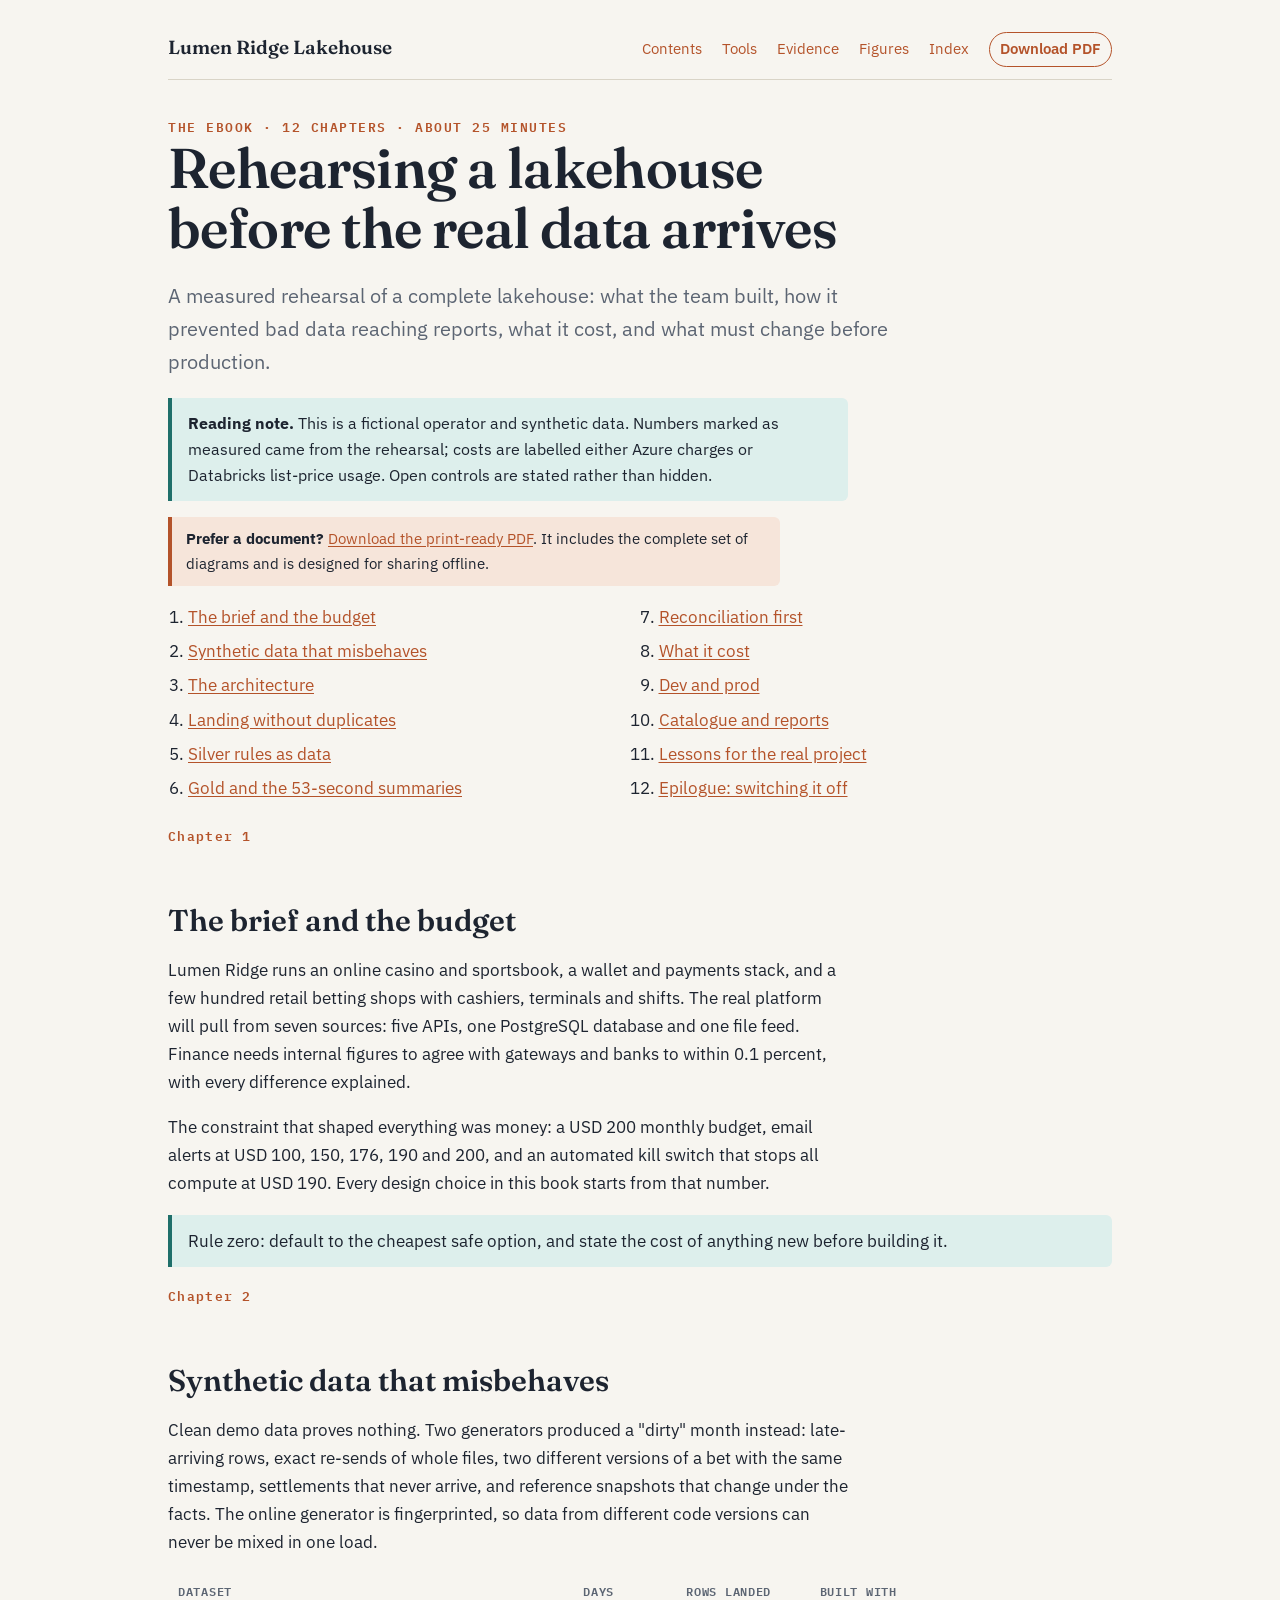
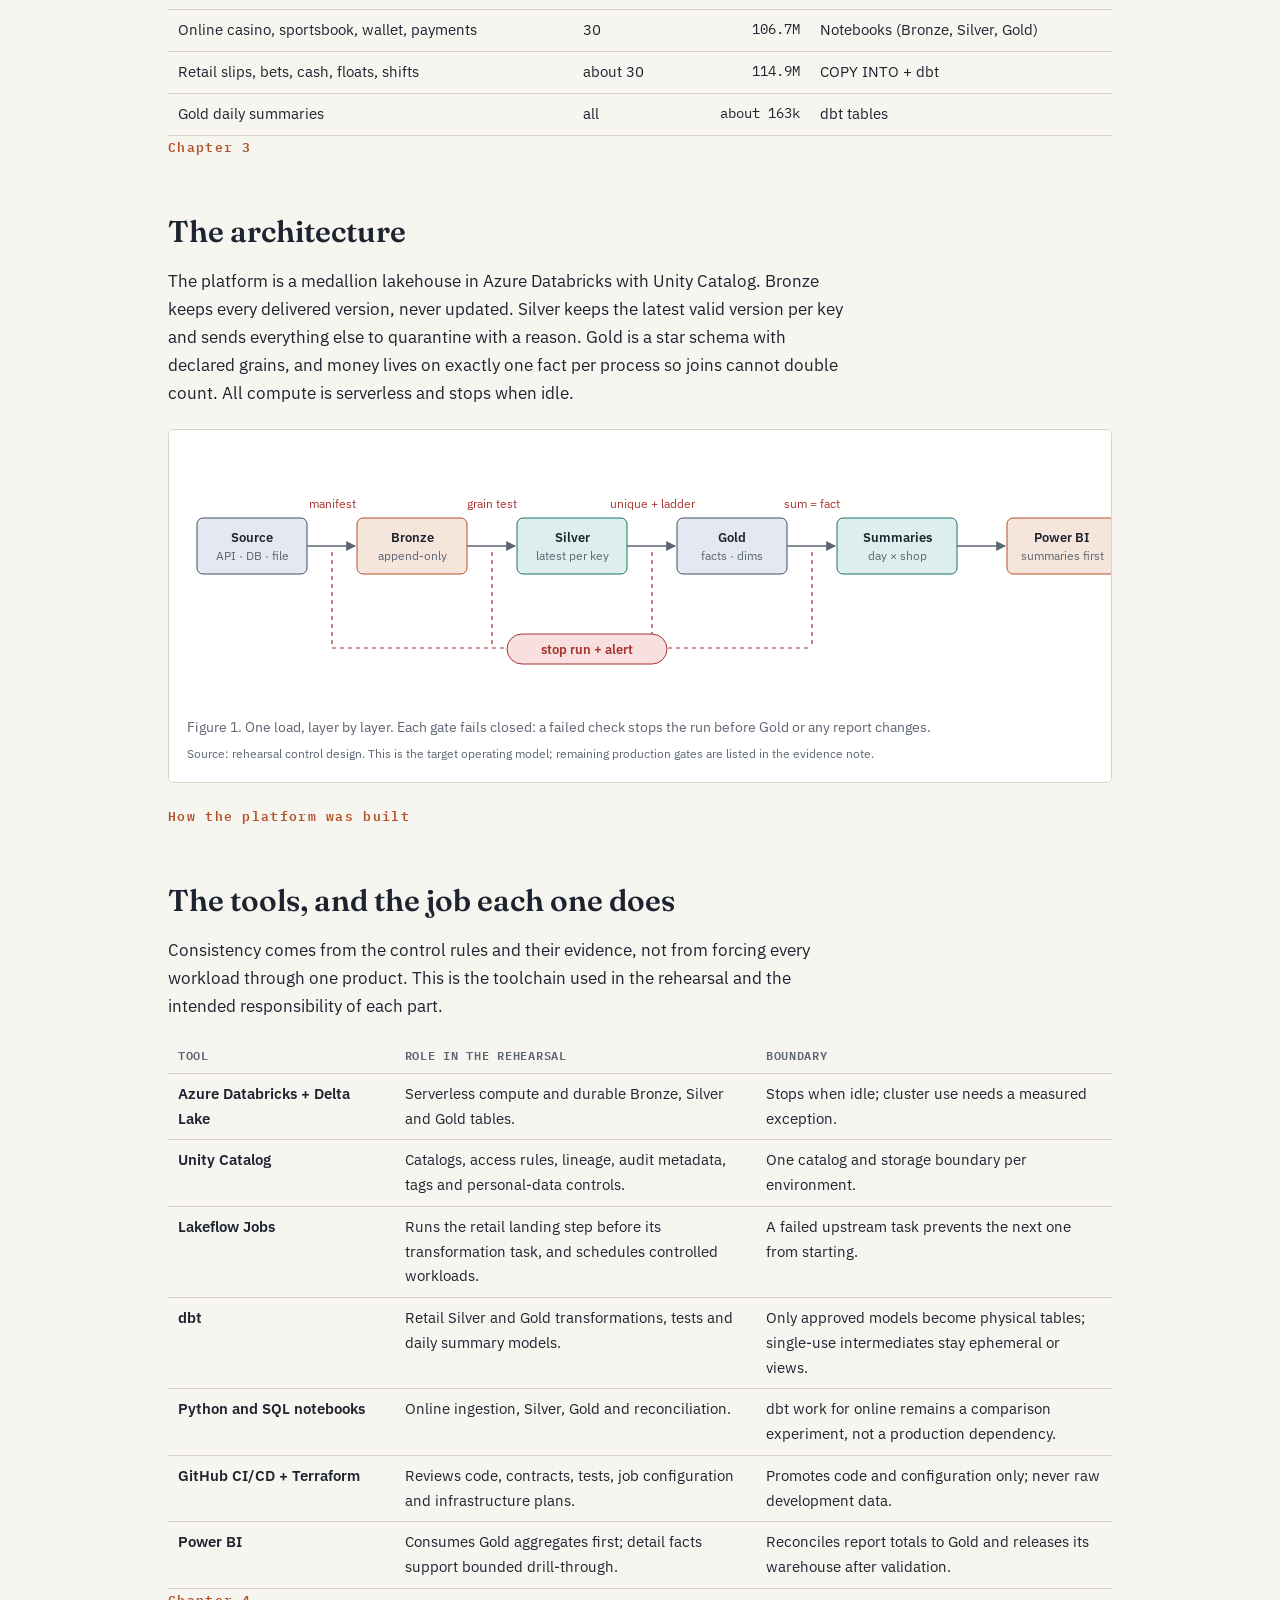
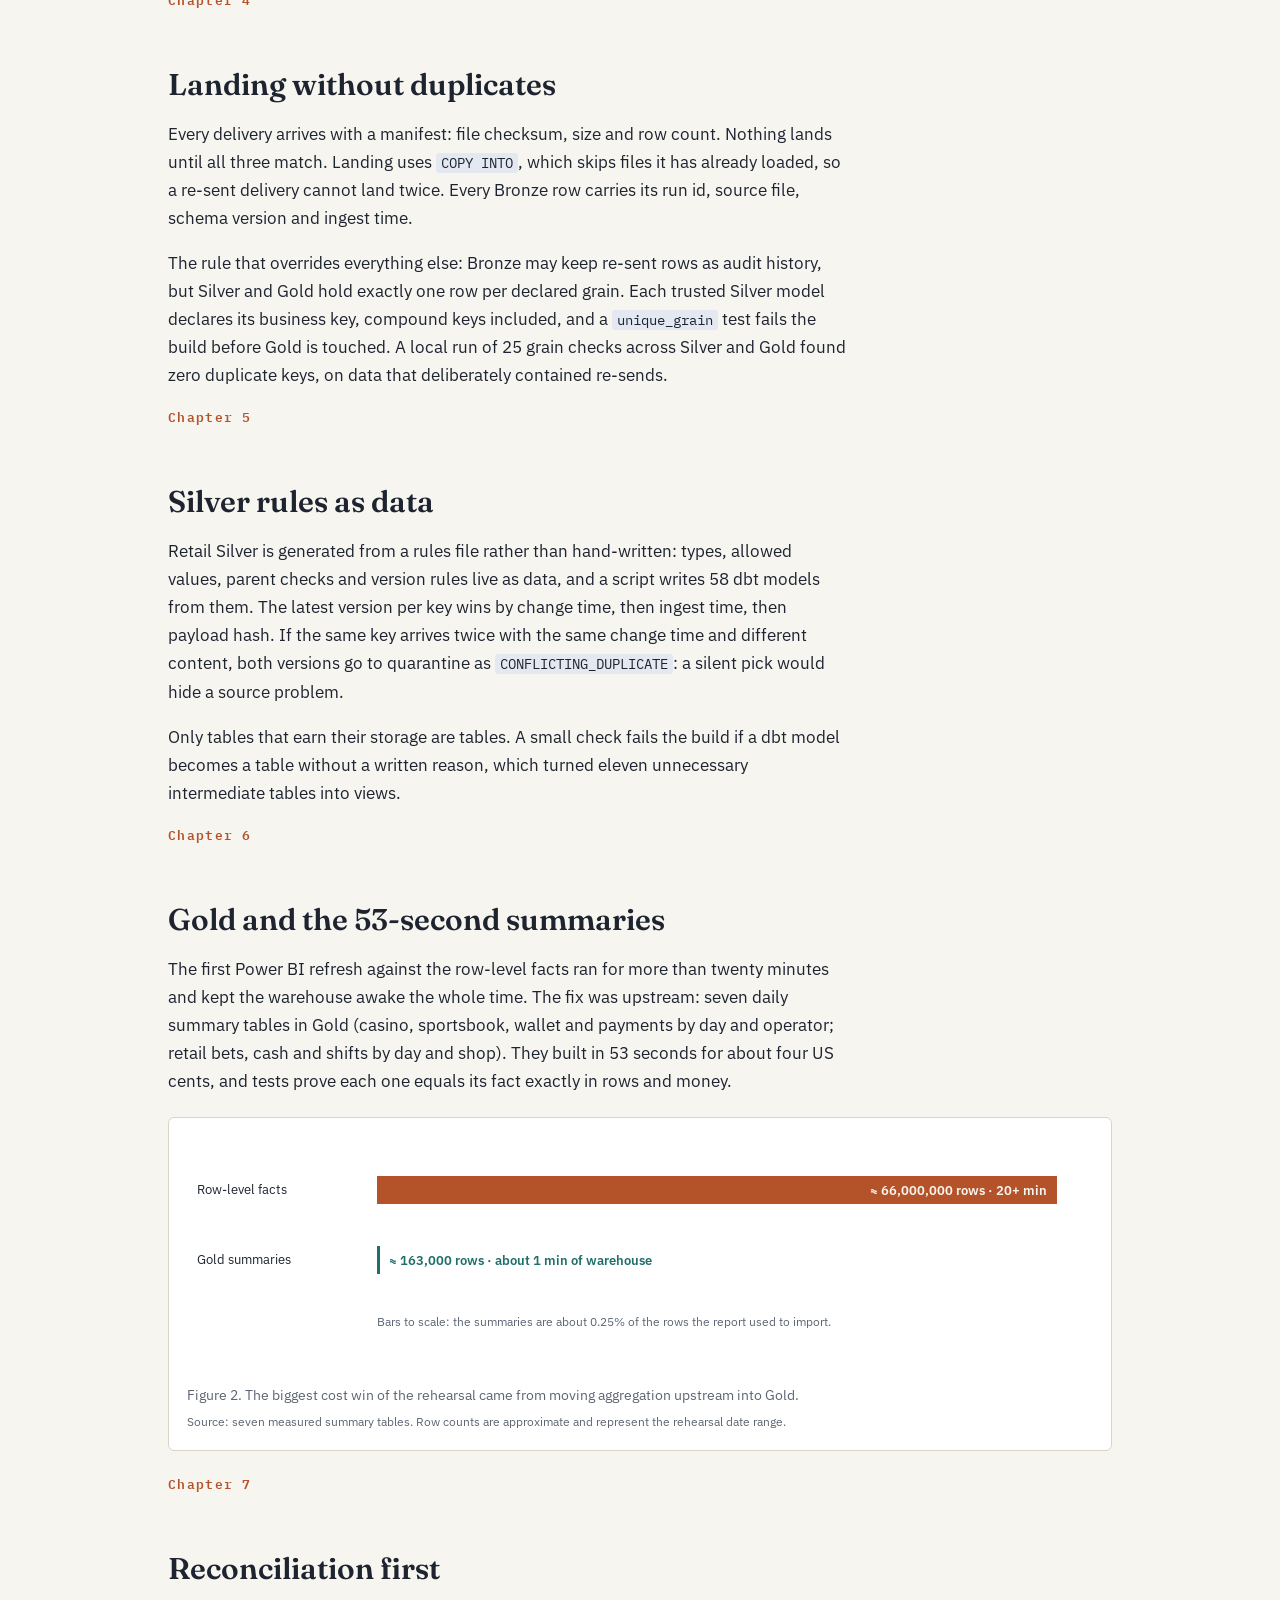
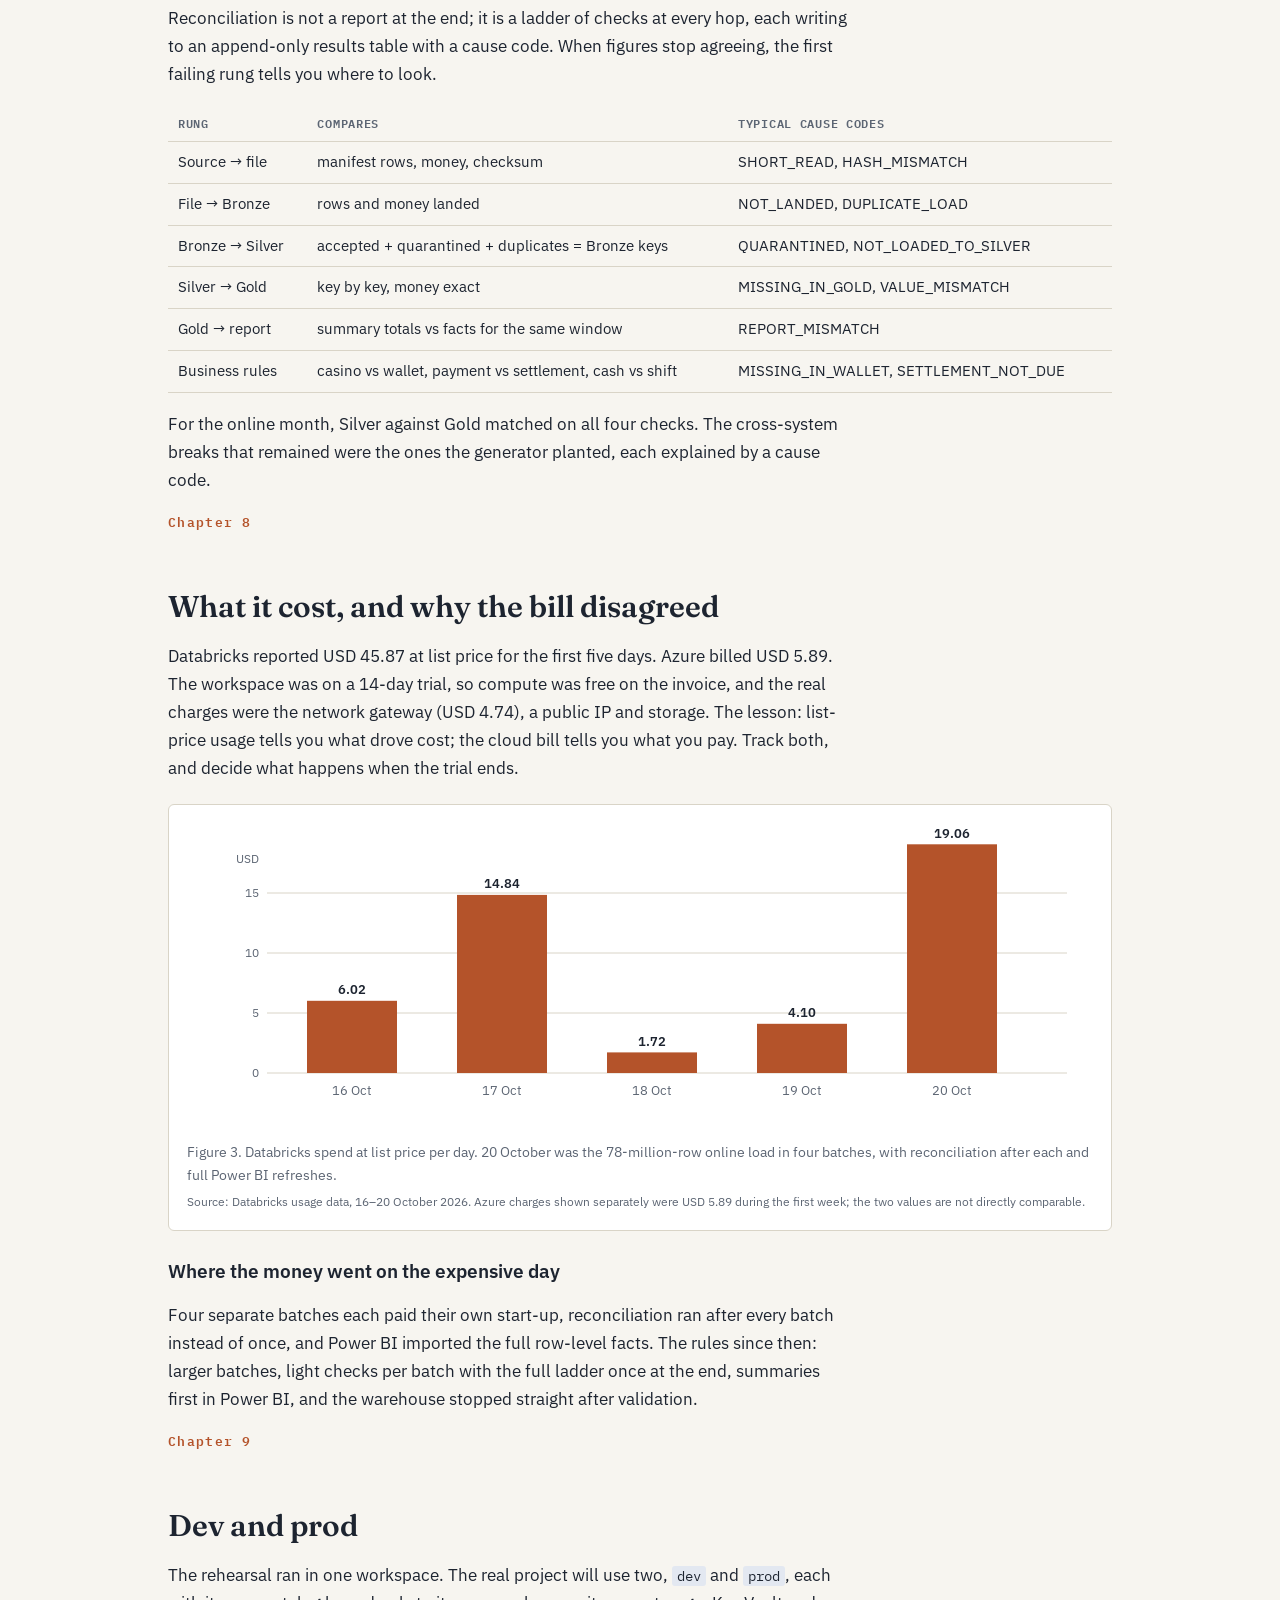
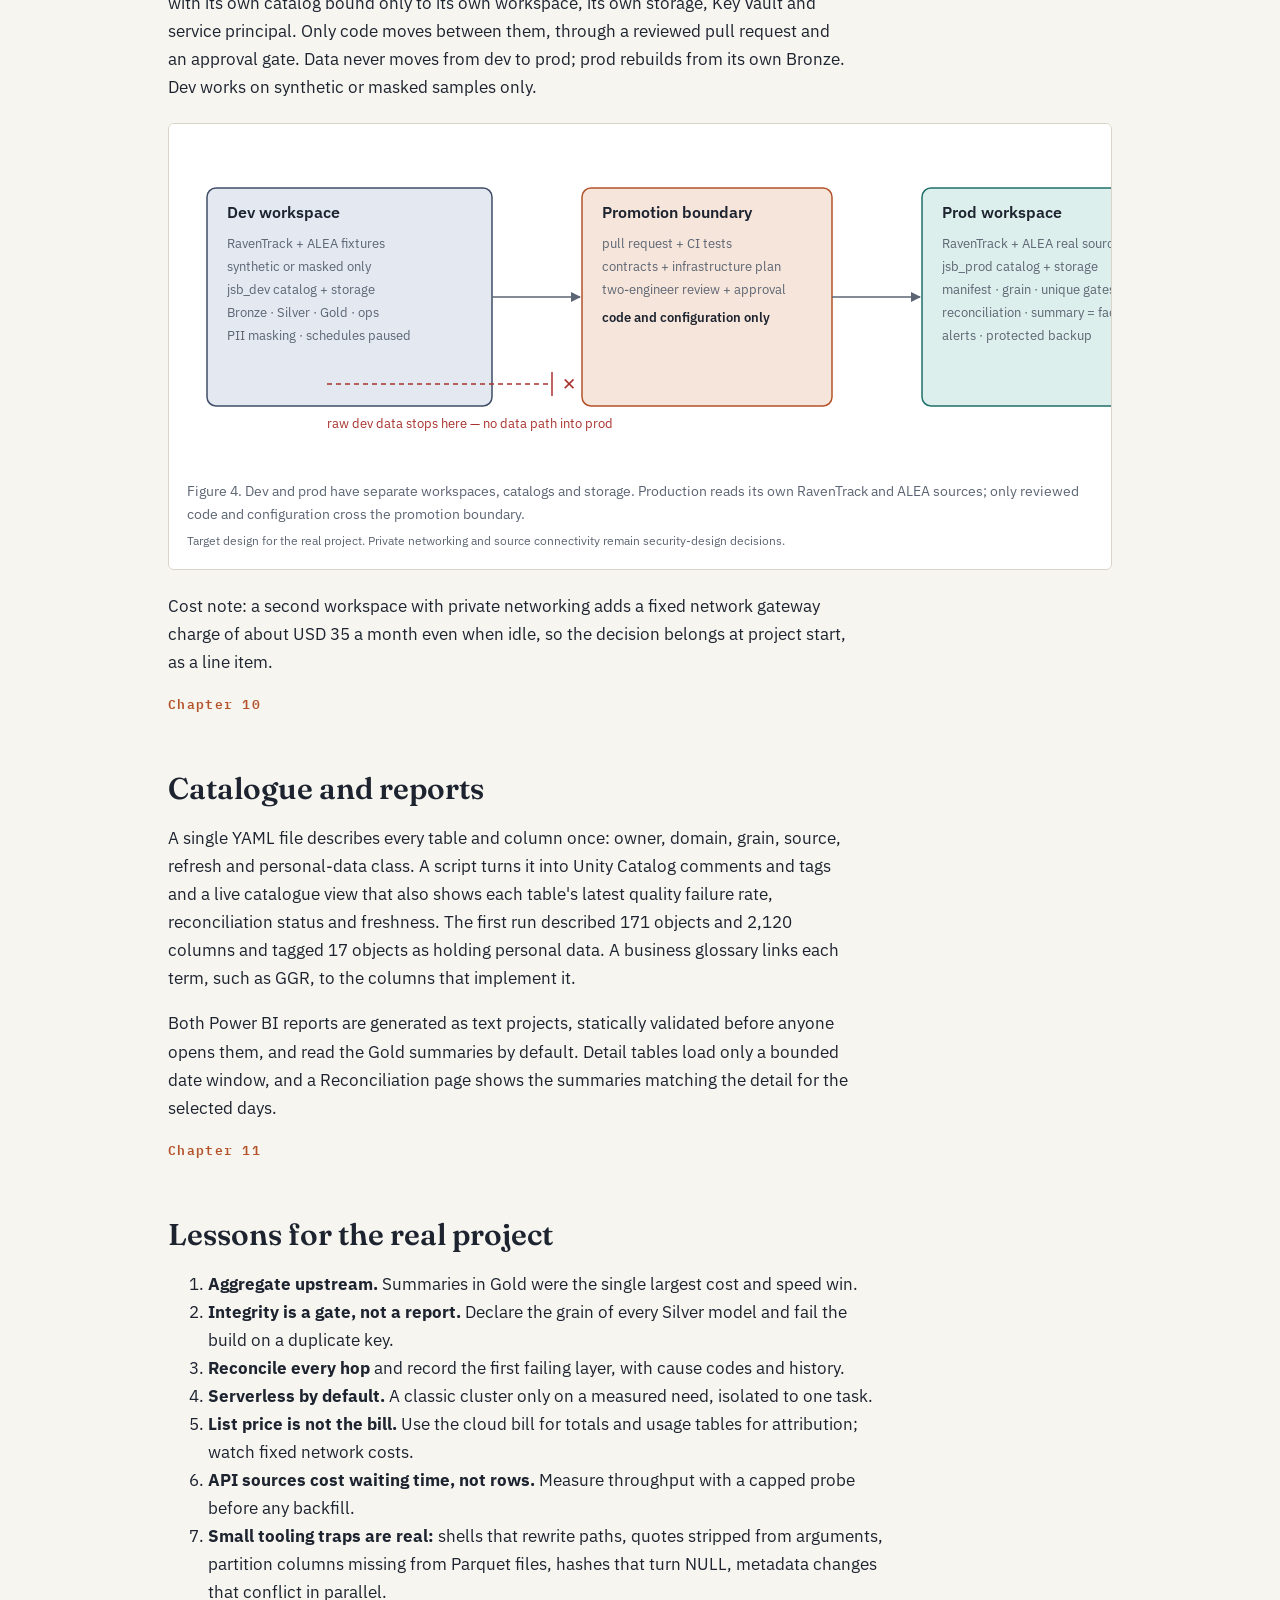
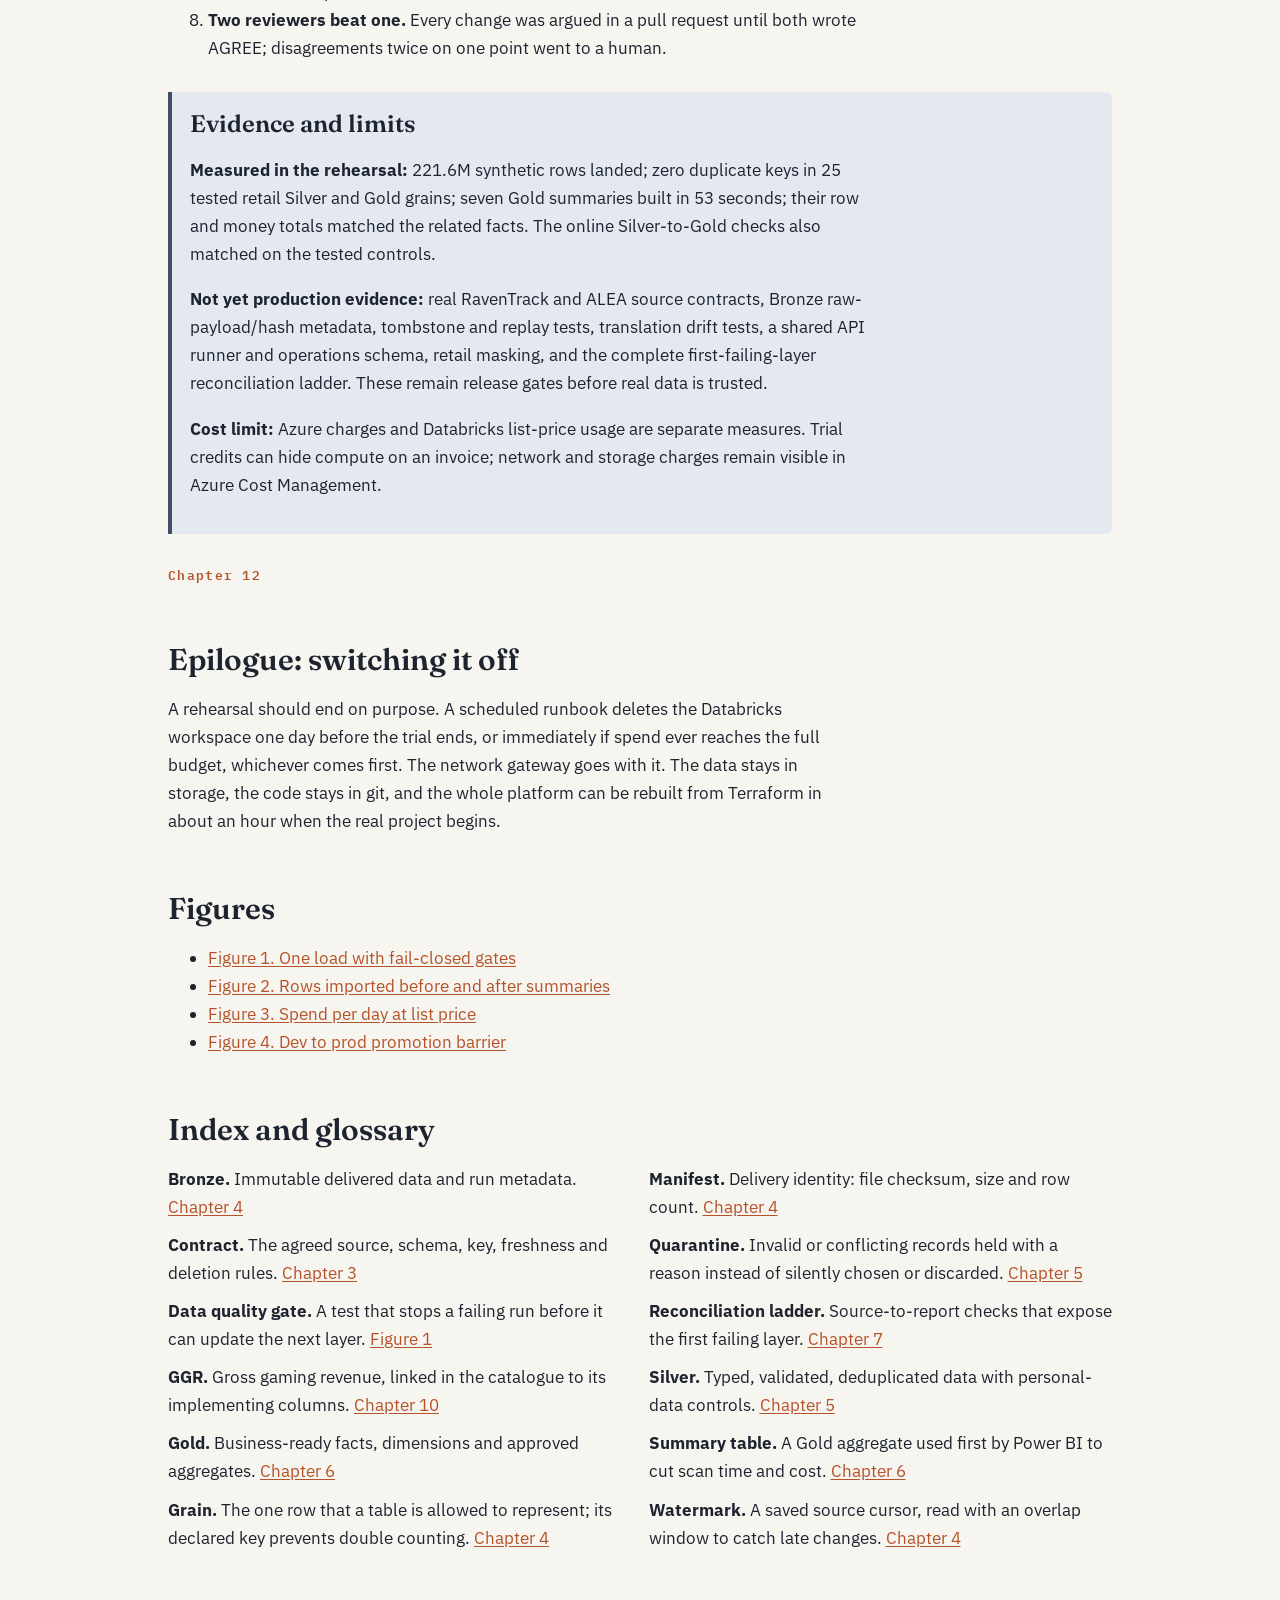
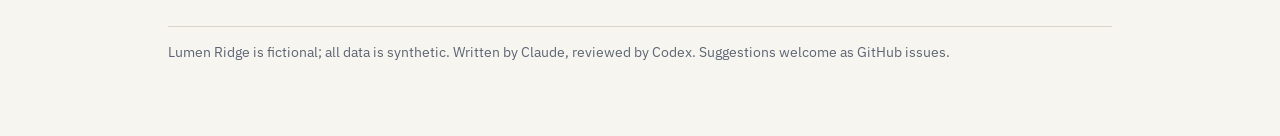
==== commit ad8b3dd9: "Clarify PDF download description" ====
--- a/ebook.html
+++ b/ebook.html
@@ -18,7 +18,7 @@
   <h1>Rehearsing a lakehouse before the real data arrives</h1>
   <p class="lede">A measured rehearsal of a complete lakehouse: what the team built, how it prevented bad data reaching reports, what it cost, and what must change before production.</p>
   <p class="status-note"><strong>Reading note.</strong> This is a fictional operator and synthetic data. Numbers marked as measured came from the rehearsal; costs are labelled either Azure charges or Databricks list-price usage. Open controls are stated rather than hidden.</p>
-  <p class="pdf-note"><strong>Prefer a document?</strong> <a href="assets/Lumen-Ridge-Lakehouse-ebook.pdf" download>Download the print-ready PDF</a>. It includes the full reference diagrams and is designed for sharing offline.</p>
+  <p class="pdf-note"><strong>Prefer a document?</strong> <a href="assets/Lumen-Ridge-Lakehouse-ebook.pdf" download>Download the print-ready PDF</a>. It includes the complete set of diagrams and is designed for sharing offline.</p>
 
   <nav id="contents" aria-label="Ebook contents"><ol class="toc">
     <li><a href="#ch1">The brief and the budget</a></li><li><a href="#ch2">Synthetic data that misbehaves</a></li>
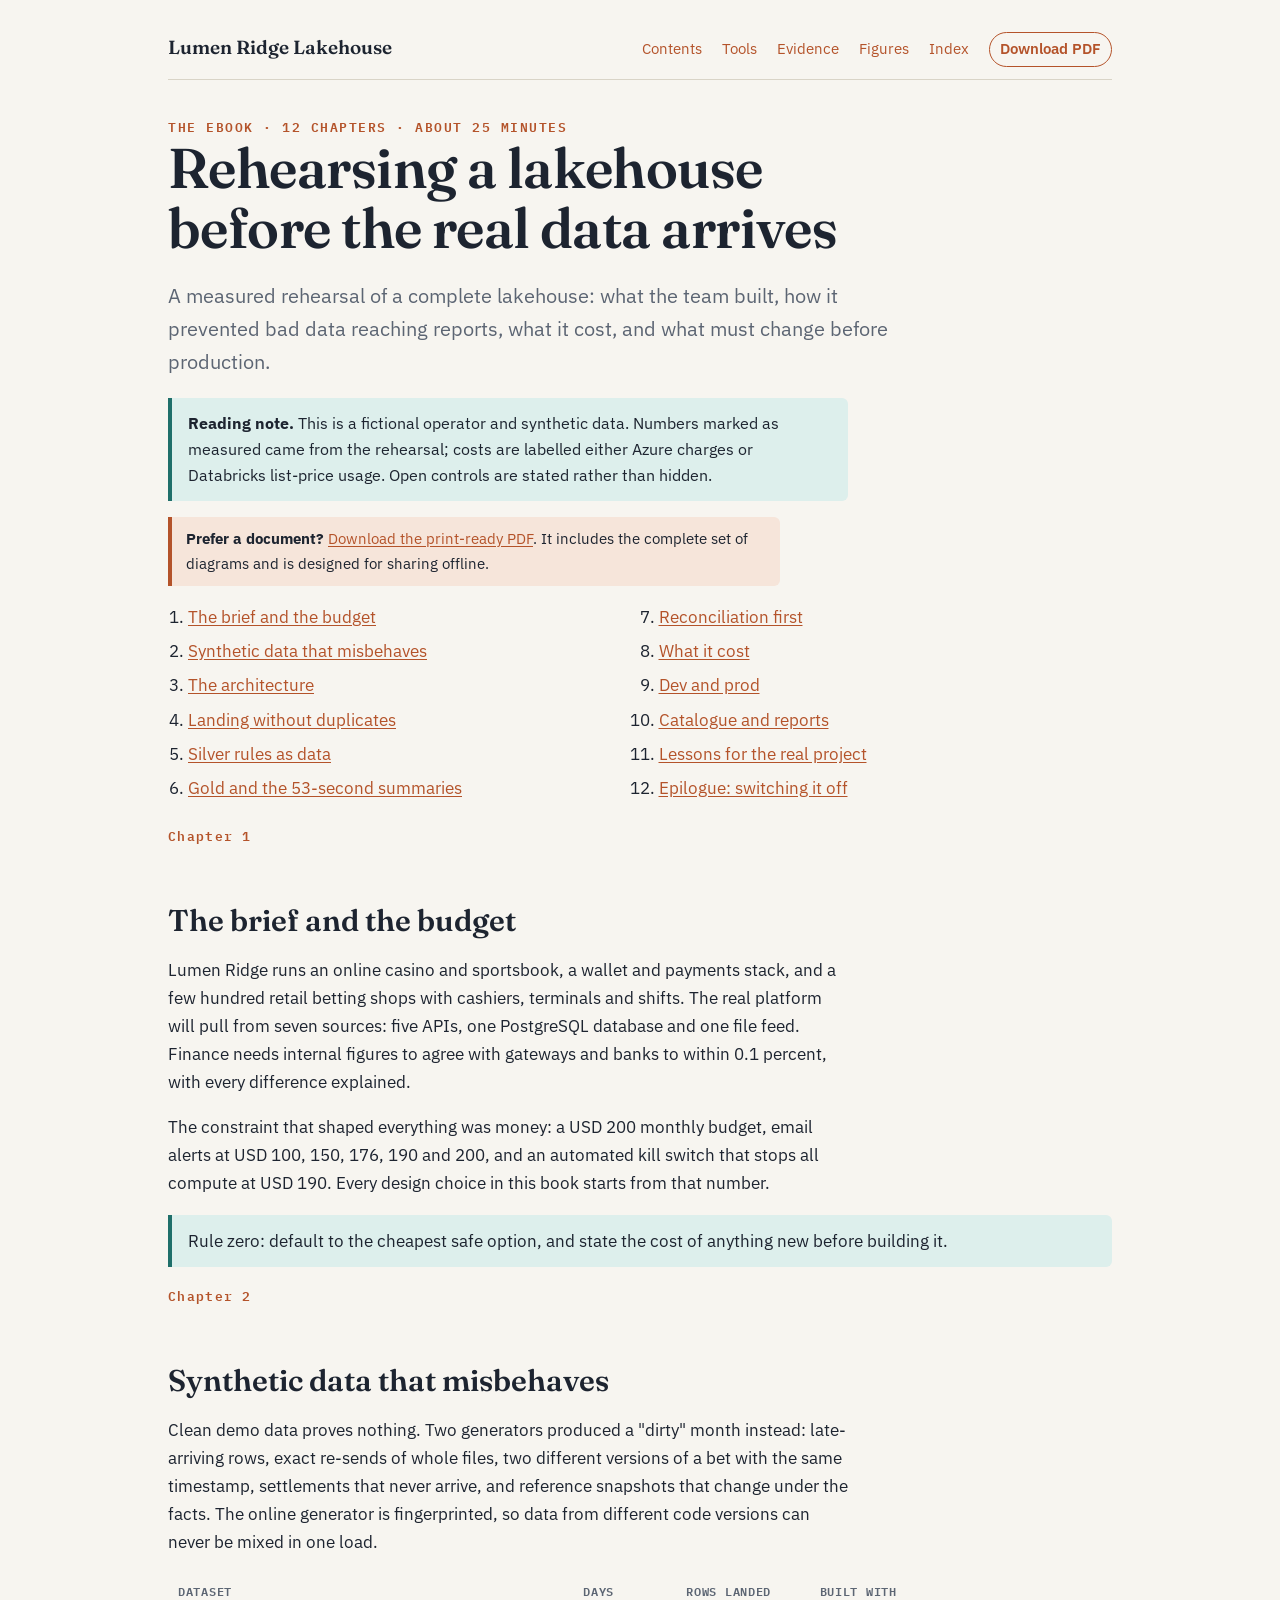
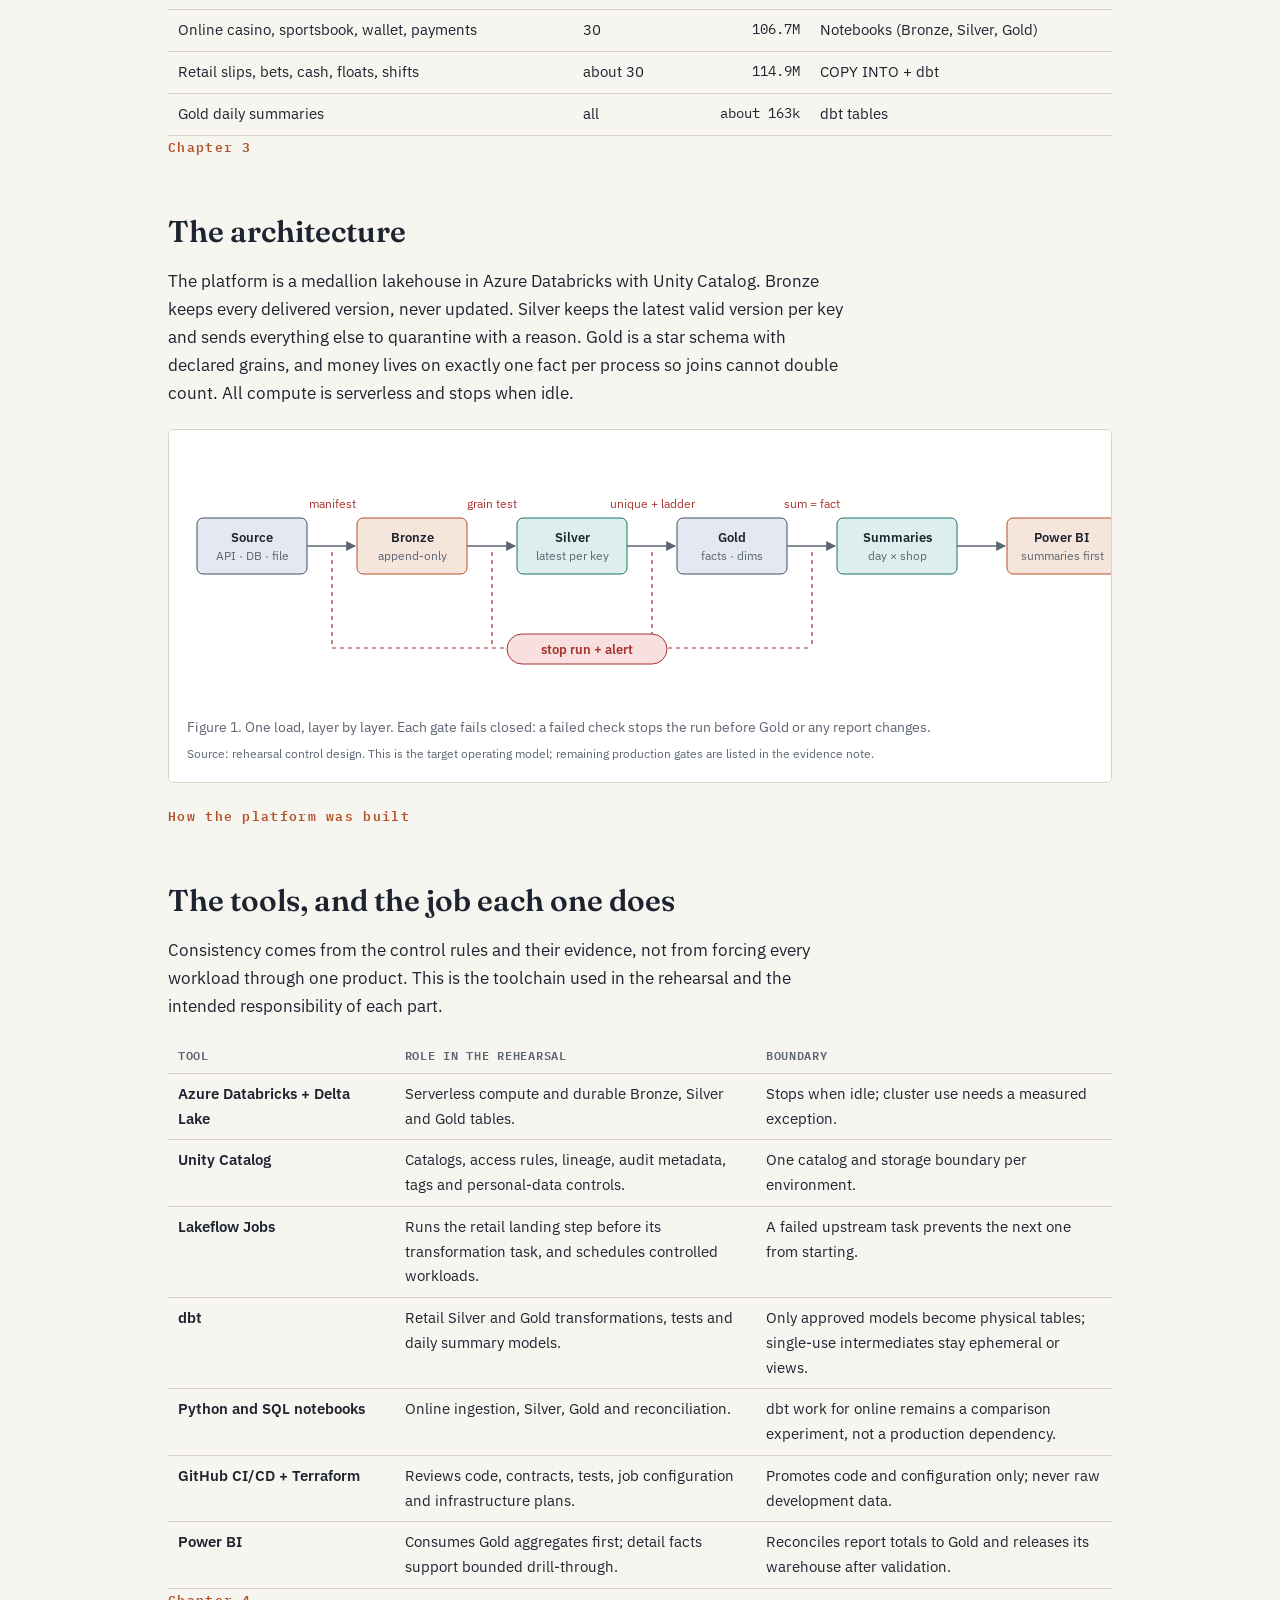
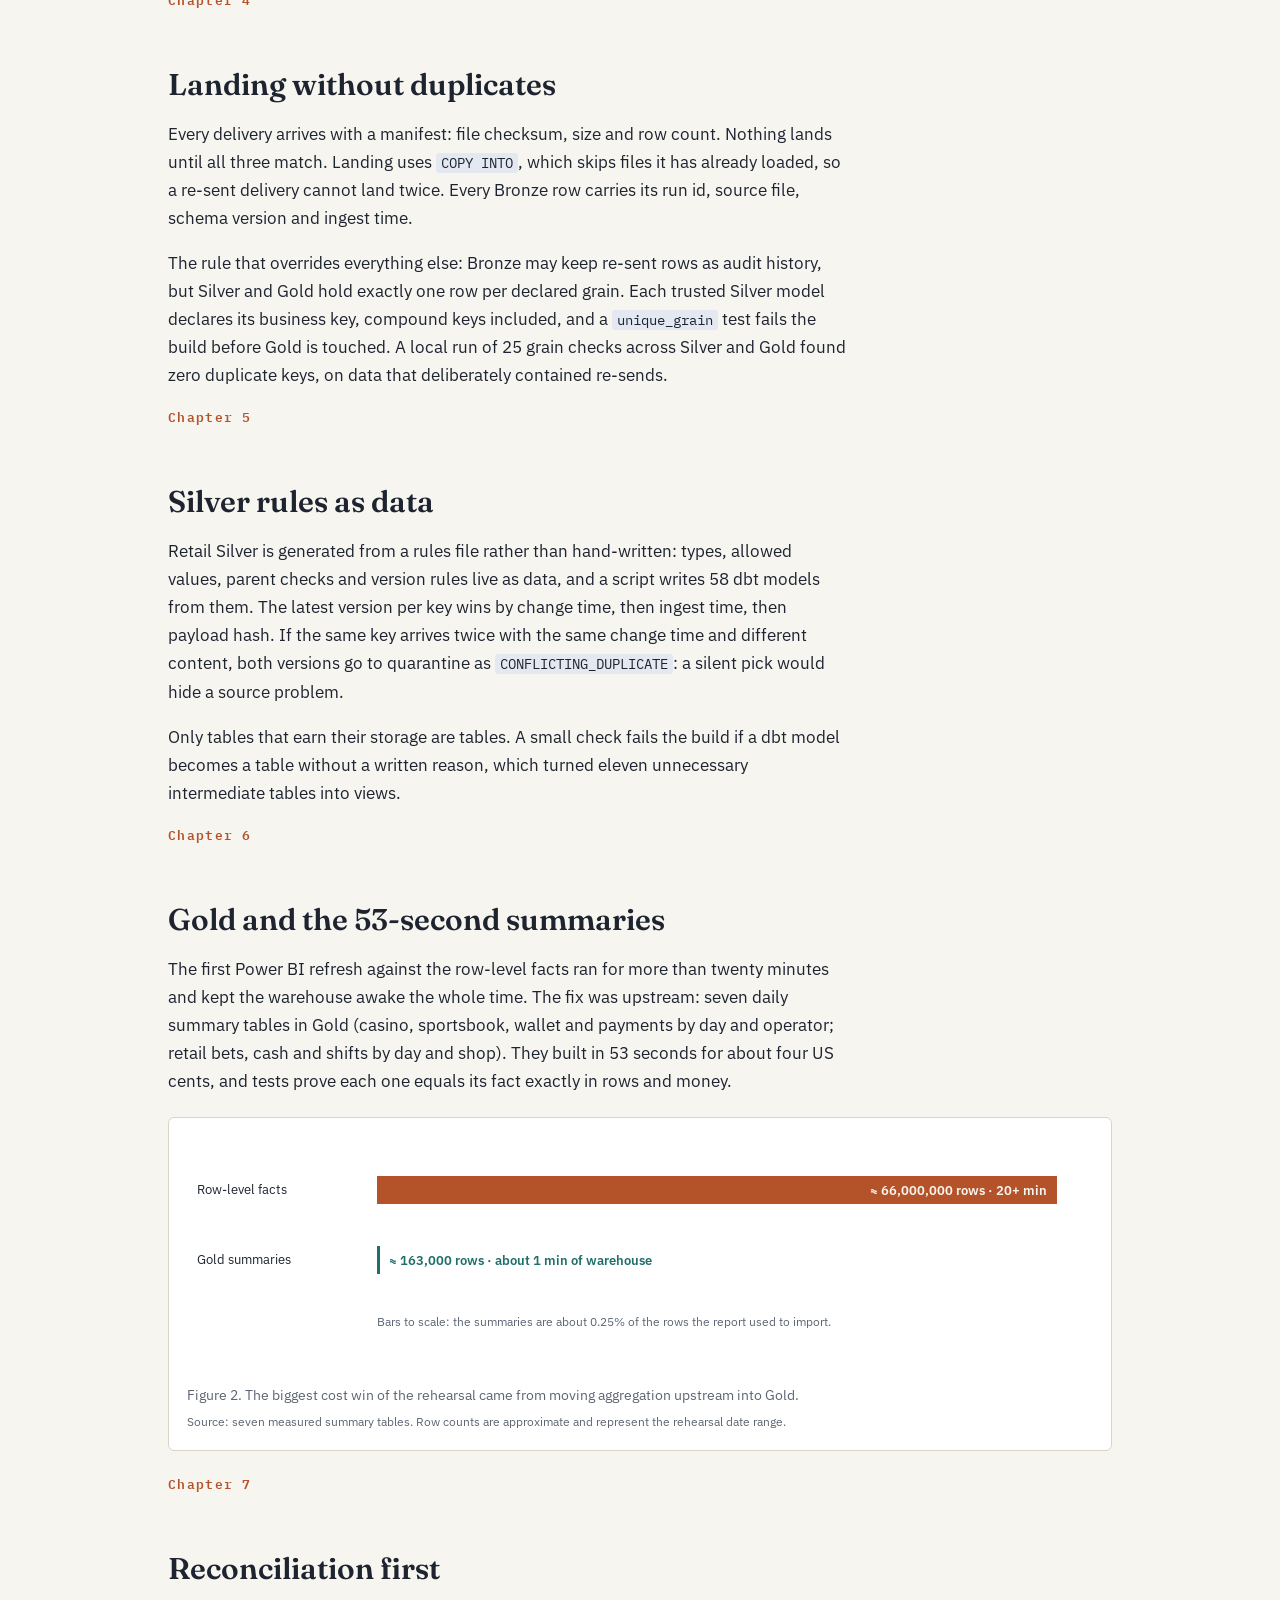
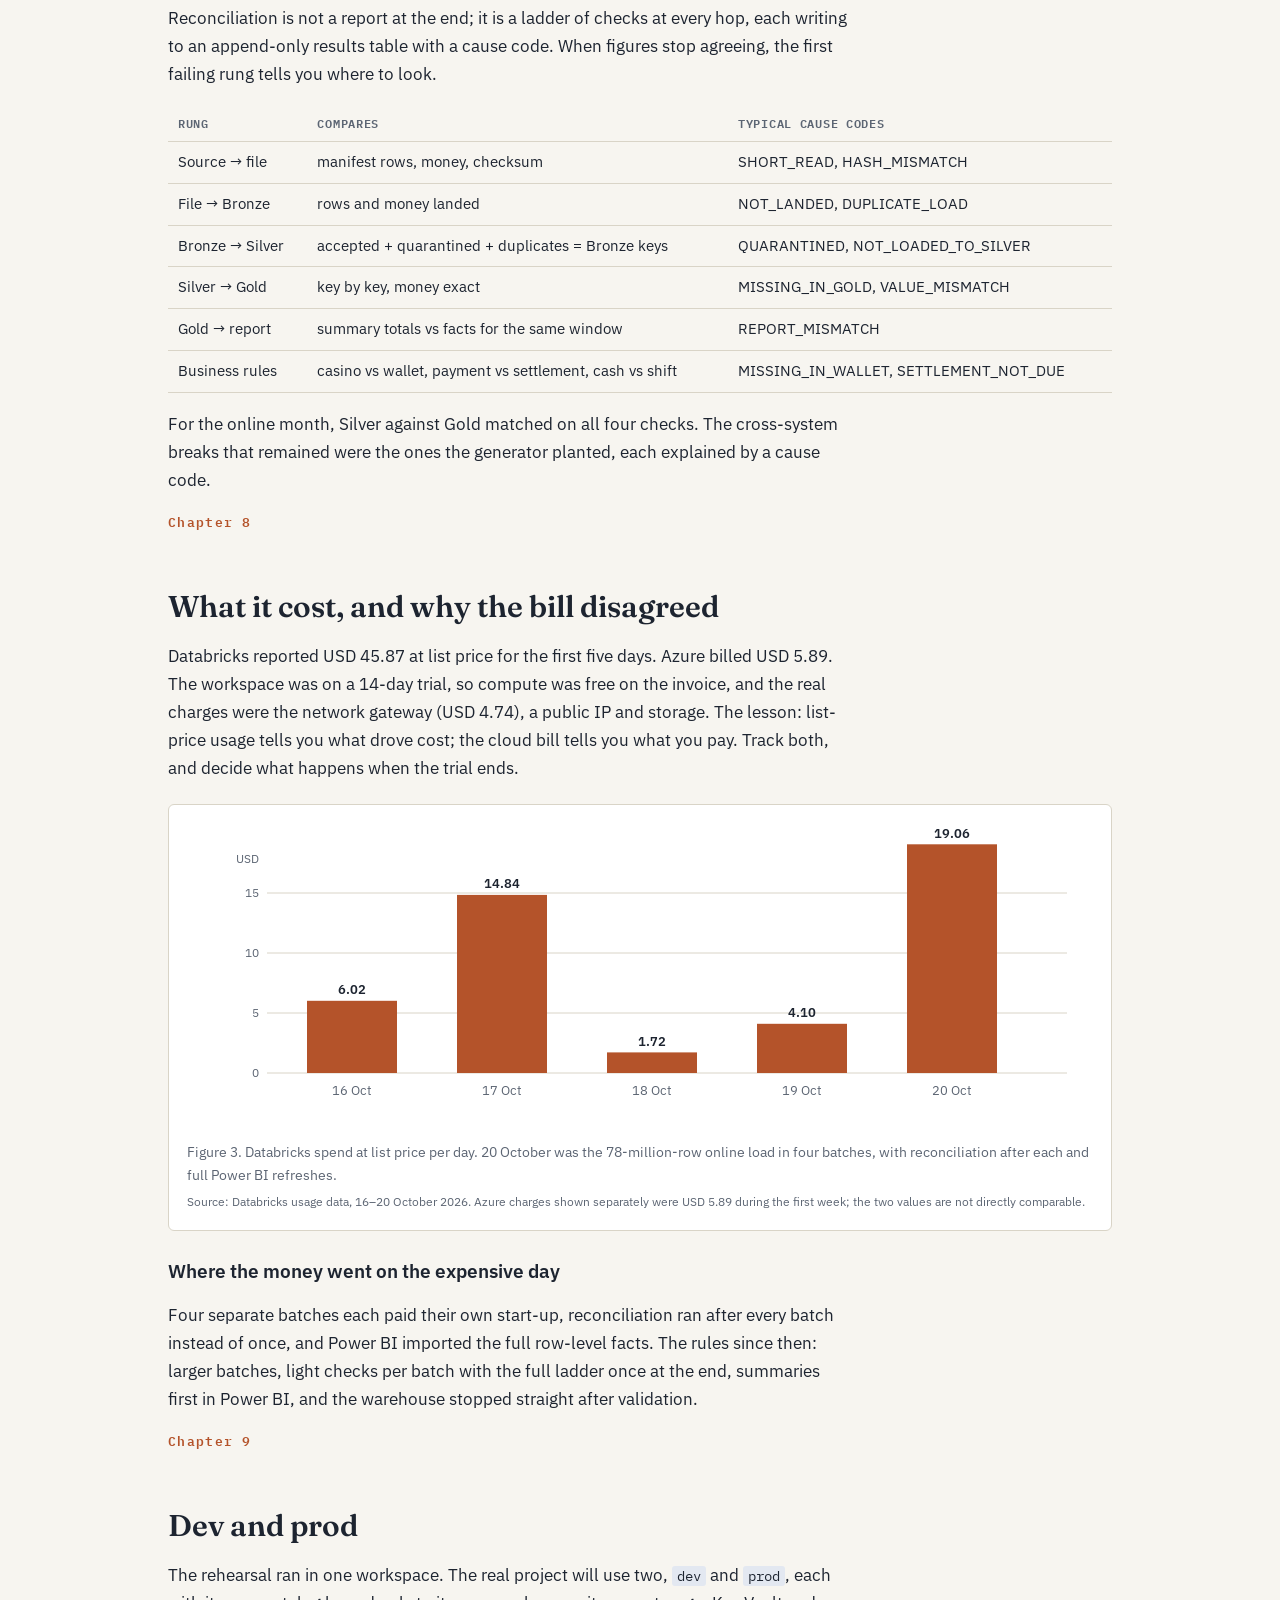
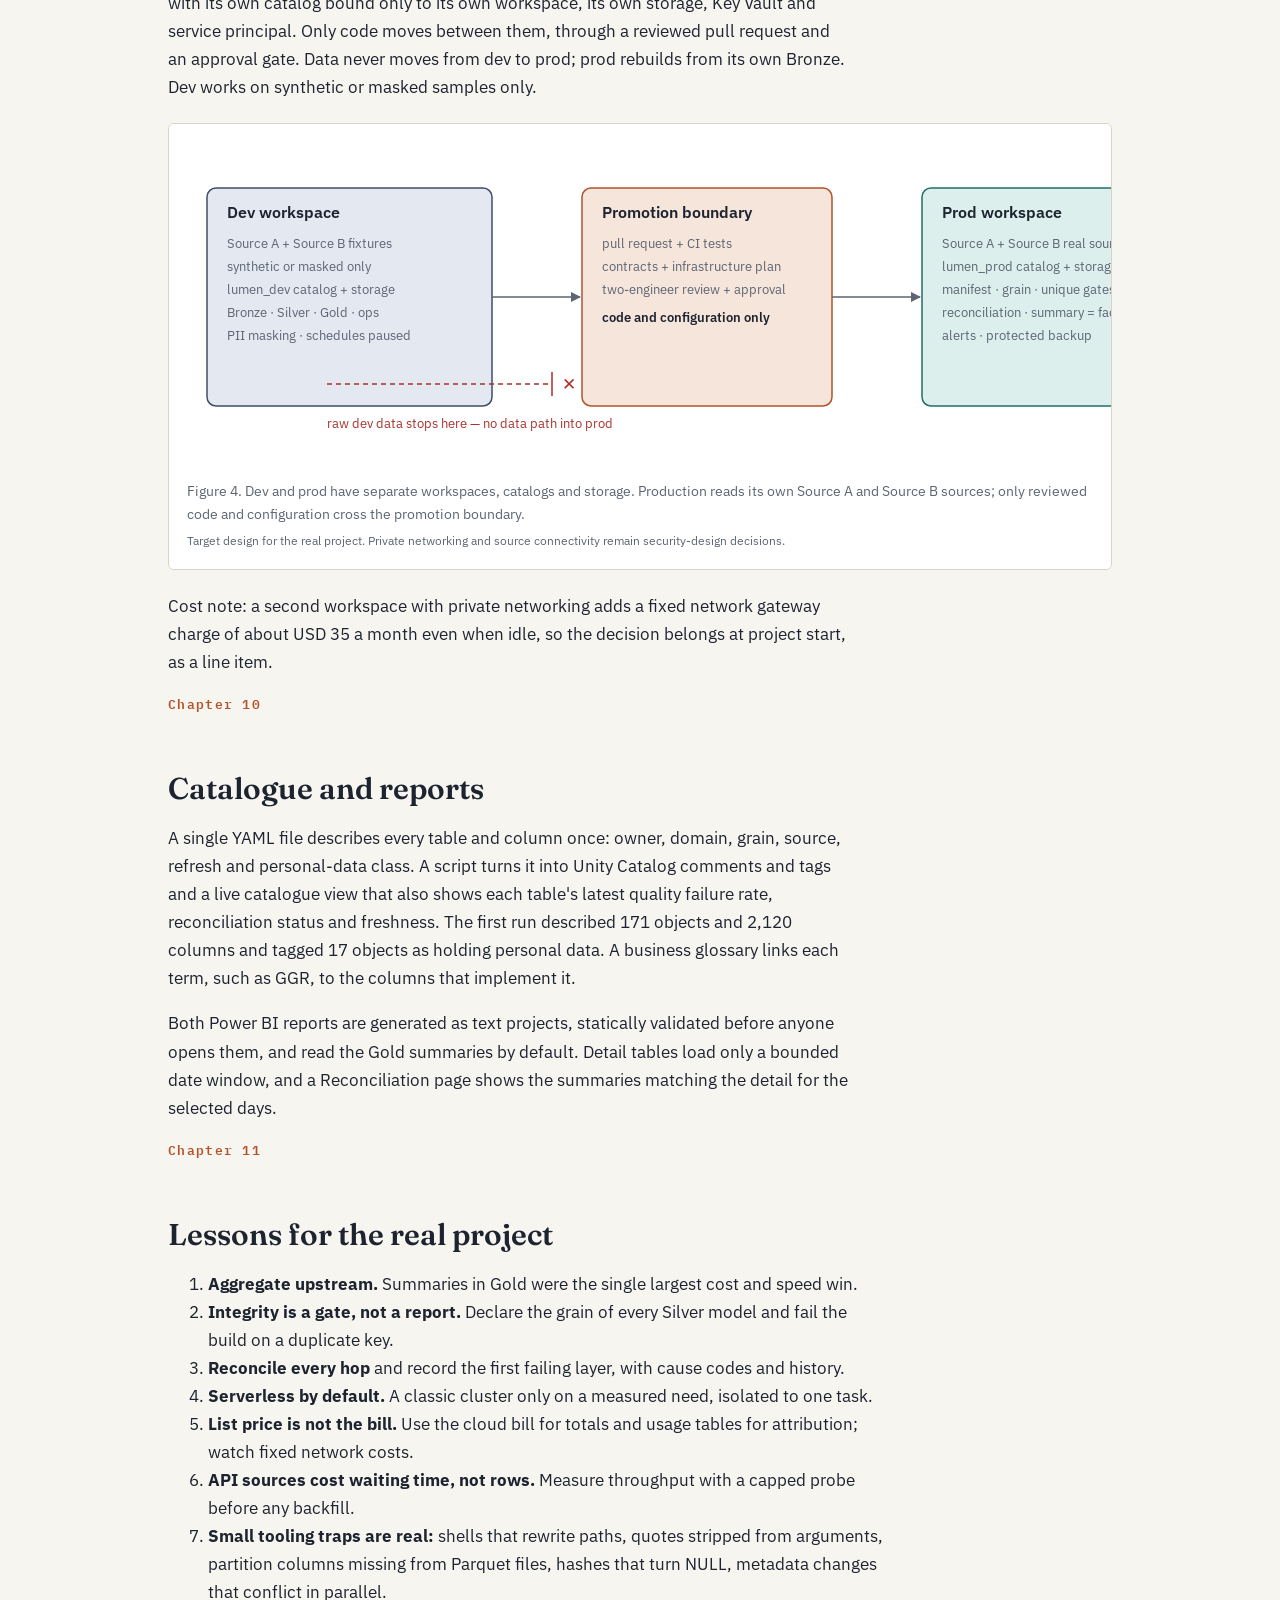
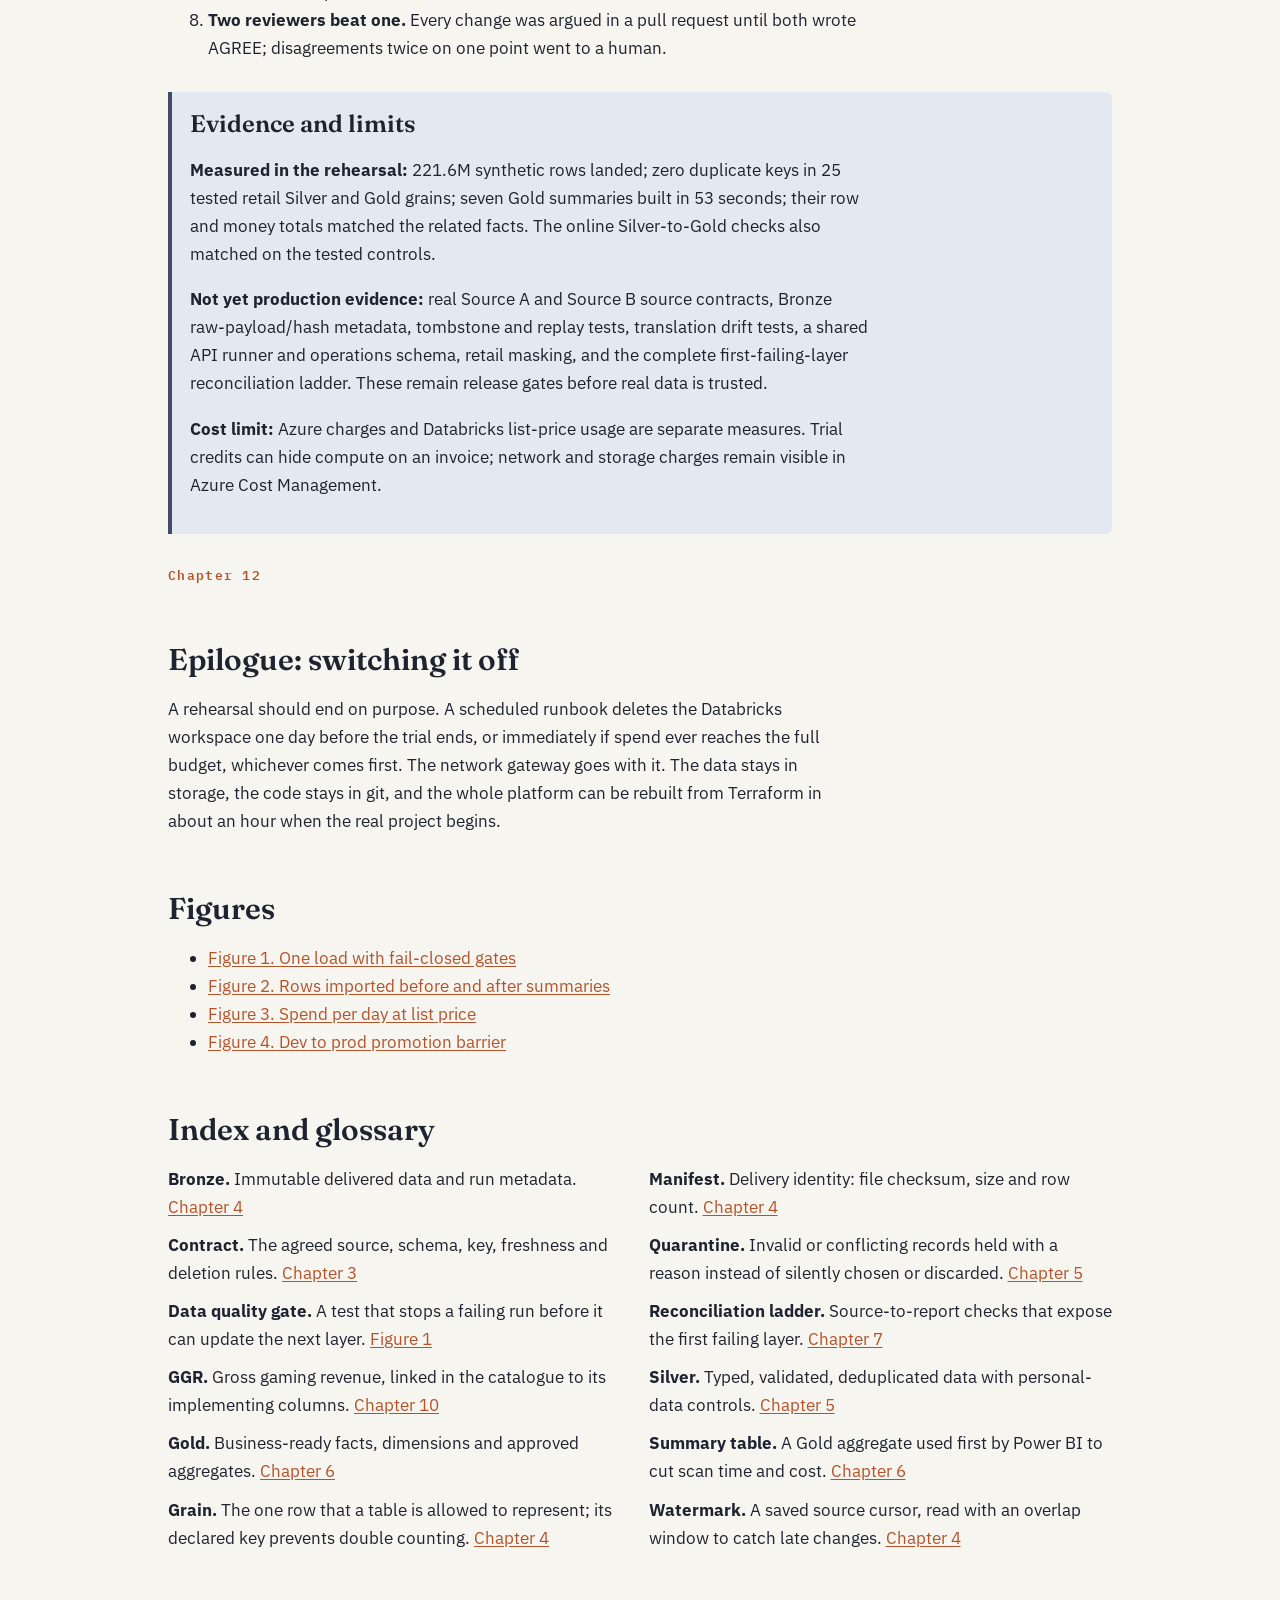
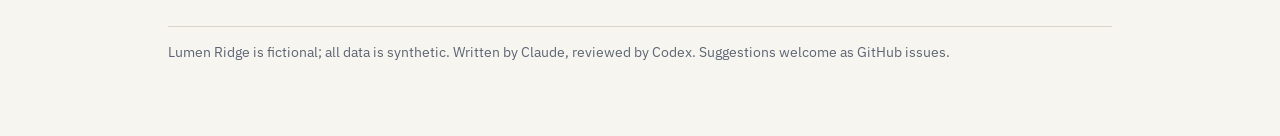
==== commit 22fd87b0: "Remove real source names and the real project catalog prefix from Figure 4 text; drop the PDF until " ====
--- a/ebook.html
+++ b/ebook.html
@@ -1,282 +1,282 @@
-<!doctype html>
-<html lang="en">
-<head>
-<meta charset="utf-8">
-<meta name="viewport" content="width=device-width, initial-scale=1, viewport-fit=cover">
-<title>Lumen Ridge Lakehouse · The ebook</title>
-<meta name="description" content="Twelve chapters on rehearsing an Azure Databricks lakehouse for a fictional gaming operator: architecture, integrity, reconciliation, cost and dev/prod.">
-<link rel="stylesheet" href="https://fonts.googleapis.com/css2?family=Fraunces:opsz,wght@9..144,600&family=IBM+Plex+Sans:wght@400;600&family=IBM+Plex+Mono:wght@400;600&display=swap">
-<link rel="stylesheet" href="assets/site.css">
-</head>
-<body>
-<a class="skip-link" href="#main">Skip to the ebook</a>
-<div class="wrap">
-  <nav class="top" aria-label="Ebook navigation"><a class="brand" href="./">Lumen Ridge Lakehouse</a><a href="#contents">Contents</a><a href="#toolchain">Tools</a><a href="#evidence">Evidence</a><a href="#figures">Figures</a><a href="#index">Index</a><a class="download" href="assets/Lumen-Ridge-Lakehouse-ebook.pdf" download>Download PDF</a></nav>
-  <main id="main">
-
-  <div class="kicker">The ebook · 12 chapters · about 25 minutes</div>
-  <h1>Rehearsing a lakehouse before the real data arrives</h1>
-  <p class="lede">A measured rehearsal of a complete lakehouse: what the team built, how it prevented bad data reaching reports, what it cost, and what must change before production.</p>
-  <p class="status-note"><strong>Reading note.</strong> This is a fictional operator and synthetic data. Numbers marked as measured came from the rehearsal; costs are labelled either Azure charges or Databricks list-price usage. Open controls are stated rather than hidden.</p>
-  <p class="pdf-note"><strong>Prefer a document?</strong> <a href="assets/Lumen-Ridge-Lakehouse-ebook.pdf" download>Download the print-ready PDF</a>. It includes the complete set of diagrams and is designed for sharing offline.</p>
-
-  <nav id="contents" aria-label="Ebook contents"><ol class="toc">
-    <li><a href="#ch1">The brief and the budget</a></li><li><a href="#ch2">Synthetic data that misbehaves</a></li>
-    <li><a href="#ch3">The architecture</a></li><li><a href="#ch4">Landing without duplicates</a></li>
-    <li><a href="#ch5">Silver rules as data</a></li><li><a href="#ch6">Gold and the 53-second summaries</a></li>
-    <li><a href="#ch7">Reconciliation first</a></li><li><a href="#ch8">What it cost</a></li>
-    <li><a href="#ch9">Dev and prod</a></li><li><a href="#ch10">Catalogue and reports</a></li>
-    <li><a href="#ch11">Lessons for the real project</a></li><li><a href="#ch12">Epilogue: switching it off</a></li>
-  </ol></nav>
-
-  <section id="ch1">
-    <div class="chapter-num">Chapter 1</div>
-    <h2>The brief and the budget</h2>
-    <p>Lumen Ridge runs an online casino and sportsbook, a wallet and payments stack, and a few hundred retail betting shops with cashiers, terminals and shifts. The real platform will pull from seven sources: five APIs, one PostgreSQL database and one file feed. Finance needs internal figures to agree with gateways and banks to within 0.1 percent, with every difference explained.</p>
-    <p>The constraint that shaped everything was money: a USD 200 monthly budget, email alerts at USD 100, 150, 176, 190 and 200, and an automated kill switch that stops all compute at USD 190. Every design choice in this book starts from that number.</p>
-    <div class="callout">Rule zero: default to the cheapest safe option, and state the cost of anything new before building it.</div>
-  </section>
-
-  <section id="ch2">
-    <div class="chapter-num">Chapter 2</div>
-    <h2>Synthetic data that misbehaves</h2>
-    <p>Clean demo data proves nothing. Two generators produced a "dirty" month instead: late-arriving rows, exact re-sends of whole files, two different versions of a bet with the same timestamp, settlements that never arrive, and reference snapshots that change under the facts. The online generator is fingerprinted, so data from different code versions can never be mixed in one load.</p>
-    <table>
-      <thead><tr><th>Dataset</th><th>Days</th><th class="n">Rows landed</th><th>Built with</th></tr></thead>
-      <tbody>
-        <tr><td>Online casino, sportsbook, wallet, payments</td><td>30</td><td class="n">106.7M</td><td>Notebooks (Bronze, Silver, Gold)</td></tr>
-        <tr><td>Retail slips, bets, cash, floats, shifts</td><td>about 30</td><td class="n">114.9M</td><td>COPY INTO + dbt</td></tr>
-        <tr><td>Gold daily summaries</td><td>all</td><td class="n">about 163k</td><td>dbt tables</td></tr>
-      </tbody>
-    </table>
-  </section>
-
-  <section id="ch3">
-    <div class="chapter-num">Chapter 3</div>
-    <h2>The architecture</h2>
-    <p>The platform is a medallion lakehouse in Azure Databricks with Unity Catalog. Bronze keeps every delivered version, never updated. Silver keeps the latest valid version per key and sends everything else to quarantine with a reason. Gold is a star schema with declared grains, and money lives on exactly one fact per process so joins cannot double count. All compute is serverless and stops when idle.</p>
-    <figure class="figure" id="fig1">
-      <svg viewBox="0 0 940 250" width="940" height="250" role="img" aria-label="Pipeline from source to Power BI with four fail-closed gates">
-        <defs><marker id="a1" viewBox="0 0 10 10" refX="9" refY="5" markerWidth="7" markerHeight="7" orient="auto"><path d="M0,0 L10,5 L0,10 z" fill="var(--muted)"/></marker></defs>
-        <g font-size="13" text-anchor="middle">
-          <rect x="10" y="70" width="110" height="56" rx="6" fill="var(--slate-soft)" stroke="var(--slate)"/><text x="65" y="94" fill="var(--ink)" font-weight="600">Source</text><text x="65" y="112" fill="var(--muted)" font-size="11.5">API · DB · file</text>
-          <rect x="170" y="70" width="110" height="56" rx="6" fill="var(--copper-soft)" stroke="var(--copper)"/><text x="225" y="94" fill="var(--ink)" font-weight="600">Bronze</text><text x="225" y="112" fill="var(--muted)" font-size="11.5">append-only</text>
-          <rect x="330" y="70" width="110" height="56" rx="6" fill="var(--teal-soft)" stroke="var(--teal)"/><text x="385" y="94" fill="var(--ink)" font-weight="600">Silver</text><text x="385" y="112" fill="var(--muted)" font-size="11.5">latest per key</text>
-          <rect x="490" y="70" width="110" height="56" rx="6" fill="var(--slate-soft)" stroke="var(--slate)"/><text x="545" y="94" fill="var(--ink)" font-weight="600">Gold</text><text x="545" y="112" fill="var(--muted)" font-size="11.5">facts · dims</text>
-          <rect x="650" y="70" width="120" height="56" rx="6" fill="var(--teal-soft)" stroke="var(--teal)"/><text x="710" y="94" fill="var(--ink)" font-weight="600">Summaries</text><text x="710" y="112" fill="var(--muted)" font-size="11.5">day × shop</text>
-          <rect x="820" y="70" width="110" height="56" rx="6" fill="var(--copper-soft)" stroke="var(--copper)"/><text x="875" y="94" fill="var(--ink)" font-weight="600">Power BI</text><text x="875" y="112" fill="var(--muted)" font-size="11.5">summaries first</text>
-        </g>
-        <g stroke="var(--muted)" stroke-width="1.4" fill="none" marker-end="url(#a1)">
-          <path d="M120 98 H168"/><path d="M280 98 H328"/><path d="M440 98 H488"/><path d="M600 98 H648"/><path d="M770 98 H818"/>
-        </g>
-        <g font-size="11.5" text-anchor="middle" fill="var(--bad)">
-          <text x="145" y="60">manifest</text><text x="305" y="60">grain test</text><text x="465" y="60">unique + ladder</text><text x="625" y="60">sum = fact</text>
-        </g>
-        <g stroke="var(--bad)" stroke-width="1.2" stroke-dasharray="4 4" fill="none">
-          <path d="M145 104 V200"/><path d="M305 104 V200"/><path d="M465 104 V200"/><path d="M625 104 V200"/><path d="M145 200 H625"/>
-        </g>
-        <rect x="320" y="186" width="160" height="30" rx="15" fill="var(--bad-soft)" stroke="var(--bad)"/>
-        <text x="400" y="206" font-size="12.5" text-anchor="middle" fill="var(--bad)" font-weight="600">stop run + alert</text>
-      </svg>
-      <figcaption>Figure 1. One load, layer by layer. Each gate fails closed: a failed check stops the run before Gold or any report changes.<span class="figure-note">Source: rehearsal control design. This is the target operating model; remaining production gates are listed in the evidence note.</span></figcaption>
-    </figure>
-  </section>
-
-  <section id="toolchain">
-    <div class="chapter-num">How the platform was built</div>
-    <h2>The tools, and the job each one does</h2>
-    <p>Consistency comes from the control rules and their evidence, not from forcing every workload through one product. This is the toolchain used in the rehearsal and the intended responsibility of each part.</p>
-    <table class="tool-table">
-      <thead><tr><th>Tool</th><th>Role in the rehearsal</th><th>Boundary</th></tr></thead>
-      <tbody>
-        <tr><td>Azure Databricks + Delta Lake</td><td>Serverless compute and durable Bronze, Silver and Gold tables.</td><td>Stops when idle; cluster use needs a measured exception.</td></tr>
-        <tr><td>Unity Catalog</td><td>Catalogs, access rules, lineage, audit metadata, tags and personal-data controls.</td><td>One catalog and storage boundary per environment.</td></tr>
-        <tr><td>Lakeflow Jobs</td><td>Runs the retail landing step before its transformation task, and schedules controlled workloads.</td><td>A failed upstream task prevents the next one from starting.</td></tr>
-        <tr><td>dbt</td><td>Retail Silver and Gold transformations, tests and daily summary models.</td><td>Only approved models become physical tables; single-use intermediates stay ephemeral or views.</td></tr>
-        <tr><td>Python and SQL notebooks</td><td>Online ingestion, Silver, Gold and reconciliation.</td><td>dbt work for online remains a comparison experiment, not a production dependency.</td></tr>
-        <tr><td>GitHub CI/CD + Terraform</td><td>Reviews code, contracts, tests, job configuration and infrastructure plans.</td><td>Promotes code and configuration only; never raw development data.</td></tr>
-        <tr><td>Power BI</td><td>Consumes Gold aggregates first; detail facts support bounded drill-through.</td><td>Reconciles report totals to Gold and releases its warehouse after validation.</td></tr>
-      </tbody>
-    </table>
-  </section>
-
-  <section id="ch4">
-    <div class="chapter-num">Chapter 4</div>
-    <h2>Landing without duplicates</h2>
-    <p>Every delivery arrives with a manifest: file checksum, size and row count. Nothing lands until all three match. Landing uses <code>COPY INTO</code>, which skips files it has already loaded, so a re-sent delivery cannot land twice. Every Bronze row carries its run id, source file, schema version and ingest time.</p>
-    <p>The rule that overrides everything else: Bronze may keep re-sent rows as audit history, but Silver and Gold hold exactly one row per declared grain. Each trusted Silver model declares its business key, compound keys included, and a <code>unique_grain</code> test fails the build before Gold is touched. A local run of 25 grain checks across Silver and Gold found zero duplicate keys, on data that deliberately contained re-sends.</p>
-  </section>
-
-  <section id="ch5">
-    <div class="chapter-num">Chapter 5</div>
-    <h2>Silver rules as data</h2>
-    <p>Retail Silver is generated from a rules file rather than hand-written: types, allowed values, parent checks and version rules live as data, and a script writes 58 dbt models from them. The latest version per key wins by change time, then ingest time, then payload hash. If the same key arrives twice with the same change time and different content, both versions go to quarantine as <code>CONFLICTING_DUPLICATE</code>: a silent pick would hide a source problem.</p>
-    <p>Only tables that earn their storage are tables. A small check fails the build if a dbt model becomes a table without a written reason, which turned eleven unnecessary intermediate tables into views.</p>
-  </section>
-
-  <section id="ch6">
-    <div class="chapter-num">Chapter 6</div>
-    <h2>Gold and the 53-second summaries</h2>
-    <p>The first Power BI refresh against the row-level facts ran for more than twenty minutes and kept the warehouse awake the whole time. The fix was upstream: seven daily summary tables in Gold (casino, sportsbook, wallet and payments by day and operator; retail bets, cash and shifts by day and shop). They built in 53 seconds for about four US cents, and tests prove each one equals its fact exactly in rows and money.</p>
-    <figure class="figure" id="fig2">
-      <svg viewBox="0 0 900 230" width="900" height="230" role="img" aria-label="Rows loaded by Power BI before and after summaries">
-        <g font-size="13" fill="var(--ink)">
-          <text x="10" y="58">Row-level facts</text><rect x="190" y="40" width="680" height="28" fill="var(--copper)"/><text x="860" y="59" text-anchor="end" fill="var(--paper)" font-weight="600">≈ 66,000,000 rows · 20+ min</text>
-          <text x="10" y="128">Gold summaries</text><rect x="190" y="110" width="3" height="28" fill="var(--teal)"/><text x="202" y="129" fill="var(--teal)" font-weight="600">≈ 163,000 rows · about 1 min of warehouse</text>
-        </g>
-        <text x="190" y="190" font-size="12" fill="var(--muted)">Bars to scale: the summaries are about 0.25% of the rows the report used to import.</text>
-      </svg>
-      <figcaption>Figure 2. The biggest cost win of the rehearsal came from moving aggregation upstream into Gold.<span class="figure-note">Source: seven measured summary tables. Row counts are approximate and represent the rehearsal date range.</span></figcaption>
-    </figure>
-  </section>
-
-  <section id="ch7">
-    <div class="chapter-num">Chapter 7</div>
-    <h2>Reconciliation first</h2>
-    <p>Reconciliation is not a report at the end; it is a ladder of checks at every hop, each writing to an append-only results table with a cause code. When figures stop agreeing, the first failing rung tells you where to look.</p>
-    <table>
-      <thead><tr><th>Rung</th><th>Compares</th><th>Typical cause codes</th></tr></thead>
-      <tbody>
-        <tr><td>Source → file</td><td>manifest rows, money, checksum</td><td>SHORT_READ, HASH_MISMATCH</td></tr>
-        <tr><td>File → Bronze</td><td>rows and money landed</td><td>NOT_LANDED, DUPLICATE_LOAD</td></tr>
-        <tr><td>Bronze → Silver</td><td>accepted + quarantined + duplicates = Bronze keys</td><td>QUARANTINED, NOT_LOADED_TO_SILVER</td></tr>
-        <tr><td>Silver → Gold</td><td>key by key, money exact</td><td>MISSING_IN_GOLD, VALUE_MISMATCH</td></tr>
-        <tr><td>Gold → report</td><td>summary totals vs facts for the same window</td><td>REPORT_MISMATCH</td></tr>
-        <tr><td>Business rules</td><td>casino vs wallet, payment vs settlement, cash vs shift</td><td>MISSING_IN_WALLET, SETTLEMENT_NOT_DUE</td></tr>
-      </tbody>
-    </table>
-    <p>For the online month, Silver against Gold matched on all four checks. The cross-system breaks that remained were the ones the generator planted, each explained by a cause code.</p>
-  </section>
-
-  <section id="ch8">
-    <div class="chapter-num">Chapter 8</div>
-    <h2>What it cost, and why the bill disagreed</h2>
-    <p>Databricks reported USD 45.87 at list price for the first five days. Azure billed USD 5.89. The workspace was on a 14-day trial, so compute was free on the invoice, and the real charges were the network gateway (USD 4.74), a public IP and storage. The lesson: list-price usage tells you what drove cost; the cloud bill tells you what you pay. Track both, and decide what happens when the trial ends.</p>
-    <figure class="figure" id="fig3">
-      <svg viewBox="0 0 900 300" width="900" height="300" role="img" aria-label="Databricks list-price spend per day, 16 to 20 October">
-        <g stroke="var(--rule)" stroke-width="1"><path d="M80 250 H880"/><path d="M80 190 H880"/><path d="M80 130 H880"/><path d="M80 70 H880"/></g>
-        <g font-size="12" fill="var(--muted)" text-anchor="end"><text x="72" y="254">0</text><text x="72" y="194">5</text><text x="72" y="134">10</text><text x="72" y="74">15</text><text x="72" y="40">USD</text></g>
-        <g fill="var(--copper)">
-          <rect x="120" y="177.8" width="90" height="72.2"/><rect x="270" y="71.9" width="90" height="178.1"/><rect x="420" y="229.4" width="90" height="20.6"/><rect x="570" y="200.8" width="90" height="49.2"/><rect x="720" y="21.3" width="90" height="228.7"/>
-        </g>
-        <g font-size="12.5" text-anchor="middle" fill="var(--ink)" font-weight="600">
-          <text x="165" y="171">6.02</text><text x="315" y="65">14.84</text><text x="465" y="223">1.72</text><text x="615" y="194">4.10</text><text x="765" y="15">19.06</text>
-        </g>
-        <g font-size="12.5" text-anchor="middle" fill="var(--muted)"><text x="165" y="272">16 Oct</text><text x="315" y="272">17 Oct</text><text x="465" y="272">18 Oct</text><text x="615" y="272">19 Oct</text><text x="765" y="272">20 Oct</text></g>
-      </svg>
-      <figcaption>Figure 3. Databricks spend at list price per day. 20 October was the 78-million-row online load in four batches, with reconciliation after each and full Power BI refreshes.<span class="figure-note">Source: Databricks usage data, 16–20 October 2026. Azure charges shown separately were USD 5.89 during the first week; the two values are not directly comparable.</span></figcaption>
-    </figure>
-    <h3>Where the money went on the expensive day</h3>
-    <p>Four separate batches each paid their own start-up, reconciliation ran after every batch instead of once, and Power BI imported the full row-level facts. The rules since then: larger batches, light checks per batch with the full ladder once at the end, summaries first in Power BI, and the warehouse stopped straight after validation.</p>
-  </section>
-
-  <section id="ch9">
-    <div class="chapter-num">Chapter 9</div>
-    <h2>Dev and prod</h2>
-    <p>The rehearsal ran in one workspace. The real project will use two, <code>dev</code> and <code>prod</code>, each with its own catalog bound only to its own workspace, its own storage, Key Vault and service principal. Only code moves between them, through a reviewed pull request and an approval gate. Data never moves from dev to prod; prod rebuilds from its own Bronze. Dev works on synthetic or masked samples only.</p>
-    <figure class="figure" id="fig4">
-      <svg viewBox="0 0 1040 320" width="1040" height="320" role="img" aria-label="Dev to prod promotion barrier: RavenTrack and ALEA fixtures stay in dev, while production reads its own sources after reviewed code and configuration pass through a promotion gate.">
-        <defs><marker id="a4" viewBox="0 0 10 10" refX="9" refY="5" markerWidth="7" markerHeight="7" orient="auto"><path d="M0,0 L10,5 L0,10 z" fill="var(--muted)"/></marker></defs>
-        <rect x="20" y="46" width="285" height="218" rx="9" fill="var(--slate-soft)" stroke="var(--slate)" stroke-width="1.5"/>
-        <text x="40" y="76" font-size="16" font-weight="600" fill="var(--ink)">Dev workspace</text>
-        <text x="40" y="106" font-size="13" fill="var(--muted)">RavenTrack + ALEA fixtures</text>
-        <text x="40" y="129" font-size="13" fill="var(--muted)">synthetic or masked only</text>
-        <text x="40" y="152" font-size="13" fill="var(--muted)">jsb_dev catalog + storage</text>
-        <text x="40" y="175" font-size="13" fill="var(--muted)">Bronze · Silver · Gold · ops</text>
-        <text x="40" y="198" font-size="13" fill="var(--muted)">PII masking · schedules paused</text>
-
-        <rect x="395" y="46" width="250" height="218" rx="9" fill="var(--copper-soft)" stroke="var(--copper)" stroke-width="1.5"/>
-        <text x="415" y="76" font-size="16" font-weight="600" fill="var(--ink)">Promotion boundary</text>
-        <text x="415" y="106" font-size="13" fill="var(--muted)">pull request + CI tests</text>
-        <text x="415" y="129" font-size="13" fill="var(--muted)">contracts + infrastructure plan</text>
-        <text x="415" y="152" font-size="13" fill="var(--muted)">two-engineer review + approval</text>
-        <text x="415" y="180" font-size="13" fill="var(--ink)" font-weight="600">code and configuration only</text>
-
-        <rect x="735" y="46" width="285" height="218" rx="9" fill="var(--teal-soft)" stroke="var(--teal)" stroke-width="1.5"/>
-        <text x="755" y="76" font-size="16" font-weight="600" fill="var(--ink)">Prod workspace</text>
-        <text x="755" y="106" font-size="13" fill="var(--muted)">RavenTrack + ALEA real sources</text>
-        <text x="755" y="129" font-size="13" fill="var(--muted)">jsb_prod catalog + storage</text>
-        <text x="755" y="152" font-size="13" fill="var(--muted)">manifest · grain · unique gates</text>
-        <text x="755" y="175" font-size="13" fill="var(--muted)">reconciliation · summary = fact</text>
-        <text x="755" y="198" font-size="13" fill="var(--muted)">alerts · protected backup</text>
-
-        <g stroke="var(--muted)" stroke-width="1.5" fill="none" marker-end="url(#a4)"><path d="M305 155 H393"/><path d="M645 155 H733"/></g>
-        <path d="M140 242 H365" stroke="var(--bad)" stroke-width="1.5" stroke-dasharray="5 4"/>
-        <path d="M365 230 V254" stroke="var(--bad)" stroke-width="1.5"/>
-        <text x="375" y="248" font-size="17" fill="var(--bad)" font-weight="600">✕</text>
-        <text x="140" y="286" font-size="12.5" fill="var(--bad)">raw dev data stops here — no data path into prod</text>
-      </svg>
-      <figcaption>Figure 4. Dev and prod have separate workspaces, catalogs and storage. Production reads its own RavenTrack and ALEA sources; only reviewed code and configuration cross the promotion boundary.<span class="figure-note">Target design for the real project. Private networking and source connectivity remain security-design decisions.</span></figcaption>
-    </figure>
-    <p>Cost note: a second workspace with private networking adds a fixed network gateway charge of about USD 35 a month even when idle, so the decision belongs at project start, as a line item.</p>
-  </section>
-
-  <section id="ch10">
-    <div class="chapter-num">Chapter 10</div>
-    <h2>Catalogue and reports</h2>
-    <p>A single YAML file describes every table and column once: owner, domain, grain, source, refresh and personal-data class. A script turns it into Unity Catalog comments and tags and a live catalogue view that also shows each table's latest quality failure rate, reconciliation status and freshness. The first run described 171 objects and 2,120 columns and tagged 17 objects as holding personal data. A business glossary links each term, such as GGR, to the columns that implement it.</p>
-    <p>Both Power BI reports are generated as text projects, statically validated before anyone opens them, and read the Gold summaries by default. Detail tables load only a bounded date window, and a Reconciliation page shows the summaries matching the detail for the selected days.</p>
-  </section>
-
-  <section id="ch11">
-    <div class="chapter-num">Chapter 11</div>
-    <h2>Lessons for the real project</h2>
-    <ol>
-      <li><b>Aggregate upstream.</b> Summaries in Gold were the single largest cost and speed win.</li>
-      <li><b>Integrity is a gate, not a report.</b> Declare the grain of every Silver model and fail the build on a duplicate key.</li>
-      <li><b>Reconcile every hop</b> and record the first failing layer, with cause codes and history.</li>
-      <li><b>Serverless by default.</b> A classic cluster only on a measured need, isolated to one task.</li>
-      <li><b>List price is not the bill.</b> Use the cloud bill for totals and usage tables for attribution; watch fixed network costs.</li>
-      <li><b>API sources cost waiting time, not rows.</b> Measure throughput with a capped probe before any backfill.</li>
-      <li><b>Small tooling traps are real:</b> shells that rewrite paths, quotes stripped from arguments, partition columns missing from Parquet files, hashes that turn NULL, metadata changes that conflict in parallel.</li>
-      <li><b>Two reviewers beat one.</b> Every change was argued in a pull request until both wrote AGREE; disagreements twice on one point went to a human.</li>
-    </ol>
-  </section>
-
-  <section class="evidence" id="evidence">
-    <h2>Evidence and limits</h2>
-    <p><strong>Measured in the rehearsal:</strong> 221.6M synthetic rows landed; zero duplicate keys in 25 tested retail Silver and Gold grains; seven Gold summaries built in 53 seconds; their row and money totals matched the related facts. The online Silver-to-Gold checks also matched on the tested controls.</p>
-    <p><strong>Not yet production evidence:</strong> real RavenTrack and ALEA source contracts, Bronze raw-payload/hash metadata, tombstone and replay tests, translation drift tests, a shared API runner and operations schema, retail masking, and the complete first-failing-layer reconciliation ladder. These remain release gates before real data is trusted.</p>
-    <p><strong>Cost limit:</strong> Azure charges and Databricks list-price usage are separate measures. Trial credits can hide compute on an invoice; network and storage charges remain visible in Azure Cost Management.</p>
-  </section>
-
-  <section id="ch12">
-    <div class="chapter-num">Chapter 12</div>
-    <h2>Epilogue: switching it off</h2>
-    <p>A rehearsal should end on purpose. A scheduled runbook deletes the Databricks workspace one day before the trial ends, or immediately if spend ever reaches the full budget, whichever comes first. The network gateway goes with it. The data stays in storage, the code stays in git, and the whole platform can be rebuilt from Terraform in about an hour when the real project begins.</p>
-  </section>
-
-  <section id="figures">
-    <h2>Figures</h2>
-    <ul>
-      <li><a href="#fig1">Figure 1. One load with fail-closed gates</a></li>
-      <li><a href="#fig2">Figure 2. Rows imported before and after summaries</a></li>
-      <li><a href="#fig3">Figure 3. Spend per day at list price</a></li>
-      <li><a href="#fig4">Figure 4. Dev to prod promotion barrier</a></li>
-    </ul>
-  </section>
-
-  <section id="index">
-    <h2>Index and glossary</h2>
-    <ul class="glossary">
-      <li><b>Bronze.</b> Immutable delivered data and run metadata. <a href="#ch4">Chapter 4</a></li>
-      <li><b>Contract.</b> The agreed source, schema, key, freshness and deletion rules. <a href="#ch3">Chapter 3</a></li>
-      <li><b>Data quality gate.</b> A test that stops a failing run before it can update the next layer. <a href="#fig1">Figure 1</a></li>
-      <li><b>GGR.</b> Gross gaming revenue, linked in the catalogue to its implementing columns. <a href="#ch10">Chapter 10</a></li>
-      <li><b>Gold.</b> Business-ready facts, dimensions and approved aggregates. <a href="#ch6">Chapter 6</a></li>
-      <li><b>Grain.</b> The one row that a table is allowed to represent; its declared key prevents double counting. <a href="#ch4">Chapter 4</a></li>
-      <li><b>Manifest.</b> Delivery identity: file checksum, size and row count. <a href="#ch4">Chapter 4</a></li>
-      <li><b>Quarantine.</b> Invalid or conflicting records held with a reason instead of silently chosen or discarded. <a href="#ch5">Chapter 5</a></li>
-      <li><b>Reconciliation ladder.</b> Source-to-report checks that expose the first failing layer. <a href="#ch7">Chapter 7</a></li>
-      <li><b>Silver.</b> Typed, validated, deduplicated data with personal-data controls. <a href="#ch5">Chapter 5</a></li>
-      <li><b>Summary table.</b> A Gold aggregate used first by Power BI to cut scan time and cost. <a href="#ch6">Chapter 6</a></li>
-      <li><b>Watermark.</b> A saved source cursor, read with an overlap window to catch late changes. <a href="#ch4">Chapter 4</a></li>
-    </ul>
-  </section>
-
-  </main>
-  <footer>Lumen Ridge is fictional; all data is synthetic. Written by Claude, reviewed by Codex. Suggestions welcome as GitHub issues.</footer>
-</div>
-</body>
-</html>
-
+<!doctype html>
+<html lang="en">
+<head>
+<meta charset="utf-8">
+<meta name="viewport" content="width=device-width, initial-scale=1, viewport-fit=cover">
+<title>Lumen Ridge Lakehouse · The ebook</title>
+<meta name="description" content="Twelve chapters on rehearsing an Azure Databricks lakehouse for a fictional gaming operator: architecture, integrity, reconciliation, cost and dev/prod.">
+<link rel="stylesheet" href="https://fonts.googleapis.com/css2?family=Fraunces:opsz,wght@9..144,600&family=IBM+Plex+Sans:wght@400;600&family=IBM+Plex+Mono:wght@400;600&display=swap">
+<link rel="stylesheet" href="assets/site.css">
+</head>
+<body>
+<a class="skip-link" href="#main">Skip to the ebook</a>
+<div class="wrap">
+  <nav class="top" aria-label="Ebook navigation"><a class="brand" href="./">Lumen Ridge Lakehouse</a><a href="#contents">Contents</a><a href="#toolchain">Tools</a><a href="#evidence">Evidence</a><a href="#figures">Figures</a><a href="#index">Index</a><a class="download" href="assets/Lumen-Ridge-Lakehouse-ebook.pdf" download>Download PDF</a></nav>
+  <main id="main">
+
+  <div class="kicker">The ebook · 12 chapters · about 25 minutes</div>
+  <h1>Rehearsing a lakehouse before the real data arrives</h1>
+  <p class="lede">A measured rehearsal of a complete lakehouse: what the team built, how it prevented bad data reaching reports, what it cost, and what must change before production.</p>
+  <p class="status-note"><strong>Reading note.</strong> This is a fictional operator and synthetic data. Numbers marked as measured came from the rehearsal; costs are labelled either Azure charges or Databricks list-price usage. Open controls are stated rather than hidden.</p>
+  <p class="pdf-note"><strong>Prefer a document?</strong> <a href="assets/Lumen-Ridge-Lakehouse-ebook.pdf" download>Download the print-ready PDF</a>. It includes the complete set of diagrams and is designed for sharing offline.</p>
+
+  <nav id="contents" aria-label="Ebook contents"><ol class="toc">
+    <li><a href="#ch1">The brief and the budget</a></li><li><a href="#ch2">Synthetic data that misbehaves</a></li>
+    <li><a href="#ch3">The architecture</a></li><li><a href="#ch4">Landing without duplicates</a></li>
+    <li><a href="#ch5">Silver rules as data</a></li><li><a href="#ch6">Gold and the 53-second summaries</a></li>
+    <li><a href="#ch7">Reconciliation first</a></li><li><a href="#ch8">What it cost</a></li>
+    <li><a href="#ch9">Dev and prod</a></li><li><a href="#ch10">Catalogue and reports</a></li>
+    <li><a href="#ch11">Lessons for the real project</a></li><li><a href="#ch12">Epilogue: switching it off</a></li>
+  </ol></nav>
+
+  <section id="ch1">
+    <div class="chapter-num">Chapter 1</div>
+    <h2>The brief and the budget</h2>
+    <p>Lumen Ridge runs an online casino and sportsbook, a wallet and payments stack, and a few hundred retail betting shops with cashiers, terminals and shifts. The real platform will pull from seven sources: five APIs, one PostgreSQL database and one file feed. Finance needs internal figures to agree with gateways and banks to within 0.1 percent, with every difference explained.</p>
+    <p>The constraint that shaped everything was money: a USD 200 monthly budget, email alerts at USD 100, 150, 176, 190 and 200, and an automated kill switch that stops all compute at USD 190. Every design choice in this book starts from that number.</p>
+    <div class="callout">Rule zero: default to the cheapest safe option, and state the cost of anything new before building it.</div>
+  </section>
+
+  <section id="ch2">
+    <div class="chapter-num">Chapter 2</div>
+    <h2>Synthetic data that misbehaves</h2>
+    <p>Clean demo data proves nothing. Two generators produced a "dirty" month instead: late-arriving rows, exact re-sends of whole files, two different versions of a bet with the same timestamp, settlements that never arrive, and reference snapshots that change under the facts. The online generator is fingerprinted, so data from different code versions can never be mixed in one load.</p>
+    <table>
+      <thead><tr><th>Dataset</th><th>Days</th><th class="n">Rows landed</th><th>Built with</th></tr></thead>
+      <tbody>
+        <tr><td>Online casino, sportsbook, wallet, payments</td><td>30</td><td class="n">106.7M</td><td>Notebooks (Bronze, Silver, Gold)</td></tr>
+        <tr><td>Retail slips, bets, cash, floats, shifts</td><td>about 30</td><td class="n">114.9M</td><td>COPY INTO + dbt</td></tr>
+        <tr><td>Gold daily summaries</td><td>all</td><td class="n">about 163k</td><td>dbt tables</td></tr>
+      </tbody>
+    </table>
+  </section>
+
+  <section id="ch3">
+    <div class="chapter-num">Chapter 3</div>
+    <h2>The architecture</h2>
+    <p>The platform is a medallion lakehouse in Azure Databricks with Unity Catalog. Bronze keeps every delivered version, never updated. Silver keeps the latest valid version per key and sends everything else to quarantine with a reason. Gold is a star schema with declared grains, and money lives on exactly one fact per process so joins cannot double count. All compute is serverless and stops when idle.</p>
+    <figure class="figure" id="fig1">
+      <svg viewBox="0 0 940 250" width="940" height="250" role="img" aria-label="Pipeline from source to Power BI with four fail-closed gates">
+        <defs><marker id="a1" viewBox="0 0 10 10" refX="9" refY="5" markerWidth="7" markerHeight="7" orient="auto"><path d="M0,0 L10,5 L0,10 z" fill="var(--muted)"/></marker></defs>
+        <g font-size="13" text-anchor="middle">
+          <rect x="10" y="70" width="110" height="56" rx="6" fill="var(--slate-soft)" stroke="var(--slate)"/><text x="65" y="94" fill="var(--ink)" font-weight="600">Source</text><text x="65" y="112" fill="var(--muted)" font-size="11.5">API · DB · file</text>
+          <rect x="170" y="70" width="110" height="56" rx="6" fill="var(--copper-soft)" stroke="var(--copper)"/><text x="225" y="94" fill="var(--ink)" font-weight="600">Bronze</text><text x="225" y="112" fill="var(--muted)" font-size="11.5">append-only</text>
+          <rect x="330" y="70" width="110" height="56" rx="6" fill="var(--teal-soft)" stroke="var(--teal)"/><text x="385" y="94" fill="var(--ink)" font-weight="600">Silver</text><text x="385" y="112" fill="var(--muted)" font-size="11.5">latest per key</text>
+          <rect x="490" y="70" width="110" height="56" rx="6" fill="var(--slate-soft)" stroke="var(--slate)"/><text x="545" y="94" fill="var(--ink)" font-weight="600">Gold</text><text x="545" y="112" fill="var(--muted)" font-size="11.5">facts · dims</text>
+          <rect x="650" y="70" width="120" height="56" rx="6" fill="var(--teal-soft)" stroke="var(--teal)"/><text x="710" y="94" fill="var(--ink)" font-weight="600">Summaries</text><text x="710" y="112" fill="var(--muted)" font-size="11.5">day × shop</text>
+          <rect x="820" y="70" width="110" height="56" rx="6" fill="var(--copper-soft)" stroke="var(--copper)"/><text x="875" y="94" fill="var(--ink)" font-weight="600">Power BI</text><text x="875" y="112" fill="var(--muted)" font-size="11.5">summaries first</text>
+        </g>
+        <g stroke="var(--muted)" stroke-width="1.4" fill="none" marker-end="url(#a1)">
+          <path d="M120 98 H168"/><path d="M280 98 H328"/><path d="M440 98 H488"/><path d="M600 98 H648"/><path d="M770 98 H818"/>
+        </g>
+        <g font-size="11.5" text-anchor="middle" fill="var(--bad)">
+          <text x="145" y="60">manifest</text><text x="305" y="60">grain test</text><text x="465" y="60">unique + ladder</text><text x="625" y="60">sum = fact</text>
+        </g>
+        <g stroke="var(--bad)" stroke-width="1.2" stroke-dasharray="4 4" fill="none">
+          <path d="M145 104 V200"/><path d="M305 104 V200"/><path d="M465 104 V200"/><path d="M625 104 V200"/><path d="M145 200 H625"/>
+        </g>
+        <rect x="320" y="186" width="160" height="30" rx="15" fill="var(--bad-soft)" stroke="var(--bad)"/>
+        <text x="400" y="206" font-size="12.5" text-anchor="middle" fill="var(--bad)" font-weight="600">stop run + alert</text>
+      </svg>
+      <figcaption>Figure 1. One load, layer by layer. Each gate fails closed: a failed check stops the run before Gold or any report changes.<span class="figure-note">Source: rehearsal control design. This is the target operating model; remaining production gates are listed in the evidence note.</span></figcaption>
+    </figure>
+  </section>
+
+  <section id="toolchain">
+    <div class="chapter-num">How the platform was built</div>
+    <h2>The tools, and the job each one does</h2>
+    <p>Consistency comes from the control rules and their evidence, not from forcing every workload through one product. This is the toolchain used in the rehearsal and the intended responsibility of each part.</p>
+    <table class="tool-table">
+      <thead><tr><th>Tool</th><th>Role in the rehearsal</th><th>Boundary</th></tr></thead>
+      <tbody>
+        <tr><td>Azure Databricks + Delta Lake</td><td>Serverless compute and durable Bronze, Silver and Gold tables.</td><td>Stops when idle; cluster use needs a measured exception.</td></tr>
+        <tr><td>Unity Catalog</td><td>Catalogs, access rules, lineage, audit metadata, tags and personal-data controls.</td><td>One catalog and storage boundary per environment.</td></tr>
+        <tr><td>Lakeflow Jobs</td><td>Runs the retail landing step before its transformation task, and schedules controlled workloads.</td><td>A failed upstream task prevents the next one from starting.</td></tr>
+        <tr><td>dbt</td><td>Retail Silver and Gold transformations, tests and daily summary models.</td><td>Only approved models become physical tables; single-use intermediates stay ephemeral or views.</td></tr>
+        <tr><td>Python and SQL notebooks</td><td>Online ingestion, Silver, Gold and reconciliation.</td><td>dbt work for online remains a comparison experiment, not a production dependency.</td></tr>
+        <tr><td>GitHub CI/CD + Terraform</td><td>Reviews code, contracts, tests, job configuration and infrastructure plans.</td><td>Promotes code and configuration only; never raw development data.</td></tr>
+        <tr><td>Power BI</td><td>Consumes Gold aggregates first; detail facts support bounded drill-through.</td><td>Reconciles report totals to Gold and releases its warehouse after validation.</td></tr>
+      </tbody>
+    </table>
+  </section>
+
+  <section id="ch4">
+    <div class="chapter-num">Chapter 4</div>
+    <h2>Landing without duplicates</h2>
+    <p>Every delivery arrives with a manifest: file checksum, size and row count. Nothing lands until all three match. Landing uses <code>COPY INTO</code>, which skips files it has already loaded, so a re-sent delivery cannot land twice. Every Bronze row carries its run id, source file, schema version and ingest time.</p>
+    <p>The rule that overrides everything else: Bronze may keep re-sent rows as audit history, but Silver and Gold hold exactly one row per declared grain. Each trusted Silver model declares its business key, compound keys included, and a <code>unique_grain</code> test fails the build before Gold is touched. A local run of 25 grain checks across Silver and Gold found zero duplicate keys, on data that deliberately contained re-sends.</p>
+  </section>
+
+  <section id="ch5">
+    <div class="chapter-num">Chapter 5</div>
+    <h2>Silver rules as data</h2>
+    <p>Retail Silver is generated from a rules file rather than hand-written: types, allowed values, parent checks and version rules live as data, and a script writes 58 dbt models from them. The latest version per key wins by change time, then ingest time, then payload hash. If the same key arrives twice with the same change time and different content, both versions go to quarantine as <code>CONFLICTING_DUPLICATE</code>: a silent pick would hide a source problem.</p>
+    <p>Only tables that earn their storage are tables. A small check fails the build if a dbt model becomes a table without a written reason, which turned eleven unnecessary intermediate tables into views.</p>
+  </section>
+
+  <section id="ch6">
+    <div class="chapter-num">Chapter 6</div>
+    <h2>Gold and the 53-second summaries</h2>
+    <p>The first Power BI refresh against the row-level facts ran for more than twenty minutes and kept the warehouse awake the whole time. The fix was upstream: seven daily summary tables in Gold (casino, sportsbook, wallet and payments by day and operator; retail bets, cash and shifts by day and shop). They built in 53 seconds for about four US cents, and tests prove each one equals its fact exactly in rows and money.</p>
+    <figure class="figure" id="fig2">
+      <svg viewBox="0 0 900 230" width="900" height="230" role="img" aria-label="Rows loaded by Power BI before and after summaries">
+        <g font-size="13" fill="var(--ink)">
+          <text x="10" y="58">Row-level facts</text><rect x="190" y="40" width="680" height="28" fill="var(--copper)"/><text x="860" y="59" text-anchor="end" fill="var(--paper)" font-weight="600">≈ 66,000,000 rows · 20+ min</text>
+          <text x="10" y="128">Gold summaries</text><rect x="190" y="110" width="3" height="28" fill="var(--teal)"/><text x="202" y="129" fill="var(--teal)" font-weight="600">≈ 163,000 rows · about 1 min of warehouse</text>
+        </g>
+        <text x="190" y="190" font-size="12" fill="var(--muted)">Bars to scale: the summaries are about 0.25% of the rows the report used to import.</text>
+      </svg>
+      <figcaption>Figure 2. The biggest cost win of the rehearsal came from moving aggregation upstream into Gold.<span class="figure-note">Source: seven measured summary tables. Row counts are approximate and represent the rehearsal date range.</span></figcaption>
+    </figure>
+  </section>
+
+  <section id="ch7">
+    <div class="chapter-num">Chapter 7</div>
+    <h2>Reconciliation first</h2>
+    <p>Reconciliation is not a report at the end; it is a ladder of checks at every hop, each writing to an append-only results table with a cause code. When figures stop agreeing, the first failing rung tells you where to look.</p>
+    <table>
+      <thead><tr><th>Rung</th><th>Compares</th><th>Typical cause codes</th></tr></thead>
+      <tbody>
+        <tr><td>Source → file</td><td>manifest rows, money, checksum</td><td>SHORT_READ, HASH_MISMATCH</td></tr>
+        <tr><td>File → Bronze</td><td>rows and money landed</td><td>NOT_LANDED, DUPLICATE_LOAD</td></tr>
+        <tr><td>Bronze → Silver</td><td>accepted + quarantined + duplicates = Bronze keys</td><td>QUARANTINED, NOT_LOADED_TO_SILVER</td></tr>
+        <tr><td>Silver → Gold</td><td>key by key, money exact</td><td>MISSING_IN_GOLD, VALUE_MISMATCH</td></tr>
+        <tr><td>Gold → report</td><td>summary totals vs facts for the same window</td><td>REPORT_MISMATCH</td></tr>
+        <tr><td>Business rules</td><td>casino vs wallet, payment vs settlement, cash vs shift</td><td>MISSING_IN_WALLET, SETTLEMENT_NOT_DUE</td></tr>
+      </tbody>
+    </table>
+    <p>For the online month, Silver against Gold matched on all four checks. The cross-system breaks that remained were the ones the generator planted, each explained by a cause code.</p>
+  </section>
+
+  <section id="ch8">
+    <div class="chapter-num">Chapter 8</div>
+    <h2>What it cost, and why the bill disagreed</h2>
+    <p>Databricks reported USD 45.87 at list price for the first five days. Azure billed USD 5.89. The workspace was on a 14-day trial, so compute was free on the invoice, and the real charges were the network gateway (USD 4.74), a public IP and storage. The lesson: list-price usage tells you what drove cost; the cloud bill tells you what you pay. Track both, and decide what happens when the trial ends.</p>
+    <figure class="figure" id="fig3">
+      <svg viewBox="0 0 900 300" width="900" height="300" role="img" aria-label="Databricks list-price spend per day, 16 to 20 October">
+        <g stroke="var(--rule)" stroke-width="1"><path d="M80 250 H880"/><path d="M80 190 H880"/><path d="M80 130 H880"/><path d="M80 70 H880"/></g>
+        <g font-size="12" fill="var(--muted)" text-anchor="end"><text x="72" y="254">0</text><text x="72" y="194">5</text><text x="72" y="134">10</text><text x="72" y="74">15</text><text x="72" y="40">USD</text></g>
+        <g fill="var(--copper)">
+          <rect x="120" y="177.8" width="90" height="72.2"/><rect x="270" y="71.9" width="90" height="178.1"/><rect x="420" y="229.4" width="90" height="20.6"/><rect x="570" y="200.8" width="90" height="49.2"/><rect x="720" y="21.3" width="90" height="228.7"/>
+        </g>
+        <g font-size="12.5" text-anchor="middle" fill="var(--ink)" font-weight="600">
+          <text x="165" y="171">6.02</text><text x="315" y="65">14.84</text><text x="465" y="223">1.72</text><text x="615" y="194">4.10</text><text x="765" y="15">19.06</text>
+        </g>
+        <g font-size="12.5" text-anchor="middle" fill="var(--muted)"><text x="165" y="272">16 Oct</text><text x="315" y="272">17 Oct</text><text x="465" y="272">18 Oct</text><text x="615" y="272">19 Oct</text><text x="765" y="272">20 Oct</text></g>
+      </svg>
+      <figcaption>Figure 3. Databricks spend at list price per day. 20 October was the 78-million-row online load in four batches, with reconciliation after each and full Power BI refreshes.<span class="figure-note">Source: Databricks usage data, 16–20 October 2026. Azure charges shown separately were USD 5.89 during the first week; the two values are not directly comparable.</span></figcaption>
+    </figure>
+    <h3>Where the money went on the expensive day</h3>
+    <p>Four separate batches each paid their own start-up, reconciliation ran after every batch instead of once, and Power BI imported the full row-level facts. The rules since then: larger batches, light checks per batch with the full ladder once at the end, summaries first in Power BI, and the warehouse stopped straight after validation.</p>
+  </section>
+
+  <section id="ch9">
+    <div class="chapter-num">Chapter 9</div>
+    <h2>Dev and prod</h2>
+    <p>The rehearsal ran in one workspace. The real project will use two, <code>dev</code> and <code>prod</code>, each with its own catalog bound only to its own workspace, its own storage, Key Vault and service principal. Only code moves between them, through a reviewed pull request and an approval gate. Data never moves from dev to prod; prod rebuilds from its own Bronze. Dev works on synthetic or masked samples only.</p>
+    <figure class="figure" id="fig4">
+      <svg viewBox="0 0 1040 320" width="1040" height="320" role="img" aria-label="Dev to prod promotion barrier: Source A and Source B fixtures stay in dev, while production reads its own sources after reviewed code and configuration pass through a promotion gate.">
+        <defs><marker id="a4" viewBox="0 0 10 10" refX="9" refY="5" markerWidth="7" markerHeight="7" orient="auto"><path d="M0,0 L10,5 L0,10 z" fill="var(--muted)"/></marker></defs>
+        <rect x="20" y="46" width="285" height="218" rx="9" fill="var(--slate-soft)" stroke="var(--slate)" stroke-width="1.5"/>
+        <text x="40" y="76" font-size="16" font-weight="600" fill="var(--ink)">Dev workspace</text>
+        <text x="40" y="106" font-size="13" fill="var(--muted)">Source A + Source B fixtures</text>
+        <text x="40" y="129" font-size="13" fill="var(--muted)">synthetic or masked only</text>
+        <text x="40" y="152" font-size="13" fill="var(--muted)">lumen_dev catalog + storage</text>
+        <text x="40" y="175" font-size="13" fill="var(--muted)">Bronze · Silver · Gold · ops</text>
+        <text x="40" y="198" font-size="13" fill="var(--muted)">PII masking · schedules paused</text>
+
+        <rect x="395" y="46" width="250" height="218" rx="9" fill="var(--copper-soft)" stroke="var(--copper)" stroke-width="1.5"/>
+        <text x="415" y="76" font-size="16" font-weight="600" fill="var(--ink)">Promotion boundary</text>
+        <text x="415" y="106" font-size="13" fill="var(--muted)">pull request + CI tests</text>
+        <text x="415" y="129" font-size="13" fill="var(--muted)">contracts + infrastructure plan</text>
+        <text x="415" y="152" font-size="13" fill="var(--muted)">two-engineer review + approval</text>
+        <text x="415" y="180" font-size="13" fill="var(--ink)" font-weight="600">code and configuration only</text>
+
+        <rect x="735" y="46" width="285" height="218" rx="9" fill="var(--teal-soft)" stroke="var(--teal)" stroke-width="1.5"/>
+        <text x="755" y="76" font-size="16" font-weight="600" fill="var(--ink)">Prod workspace</text>
+        <text x="755" y="106" font-size="13" fill="var(--muted)">Source A + Source B real sources</text>
+        <text x="755" y="129" font-size="13" fill="var(--muted)">lumen_prod catalog + storage</text>
+        <text x="755" y="152" font-size="13" fill="var(--muted)">manifest · grain · unique gates</text>
+        <text x="755" y="175" font-size="13" fill="var(--muted)">reconciliation · summary = fact</text>
+        <text x="755" y="198" font-size="13" fill="var(--muted)">alerts · protected backup</text>
+
+        <g stroke="var(--muted)" stroke-width="1.5" fill="none" marker-end="url(#a4)"><path d="M305 155 H393"/><path d="M645 155 H733"/></g>
+        <path d="M140 242 H365" stroke="var(--bad)" stroke-width="1.5" stroke-dasharray="5 4"/>
+        <path d="M365 230 V254" stroke="var(--bad)" stroke-width="1.5"/>
+        <text x="375" y="248" font-size="17" fill="var(--bad)" font-weight="600">✕</text>
+        <text x="140" y="286" font-size="12.5" fill="var(--bad)">raw dev data stops here — no data path into prod</text>
+      </svg>
+      <figcaption>Figure 4. Dev and prod have separate workspaces, catalogs and storage. Production reads its own Source A and Source B sources; only reviewed code and configuration cross the promotion boundary.<span class="figure-note">Target design for the real project. Private networking and source connectivity remain security-design decisions.</span></figcaption>
+    </figure>
+    <p>Cost note: a second workspace with private networking adds a fixed network gateway charge of about USD 35 a month even when idle, so the decision belongs at project start, as a line item.</p>
+  </section>
+
+  <section id="ch10">
+    <div class="chapter-num">Chapter 10</div>
+    <h2>Catalogue and reports</h2>
+    <p>A single YAML file describes every table and column once: owner, domain, grain, source, refresh and personal-data class. A script turns it into Unity Catalog comments and tags and a live catalogue view that also shows each table's latest quality failure rate, reconciliation status and freshness. The first run described 171 objects and 2,120 columns and tagged 17 objects as holding personal data. A business glossary links each term, such as GGR, to the columns that implement it.</p>
+    <p>Both Power BI reports are generated as text projects, statically validated before anyone opens them, and read the Gold summaries by default. Detail tables load only a bounded date window, and a Reconciliation page shows the summaries matching the detail for the selected days.</p>
+  </section>
+
+  <section id="ch11">
+    <div class="chapter-num">Chapter 11</div>
+    <h2>Lessons for the real project</h2>
+    <ol>
+      <li><b>Aggregate upstream.</b> Summaries in Gold were the single largest cost and speed win.</li>
+      <li><b>Integrity is a gate, not a report.</b> Declare the grain of every Silver model and fail the build on a duplicate key.</li>
+      <li><b>Reconcile every hop</b> and record the first failing layer, with cause codes and history.</li>
+      <li><b>Serverless by default.</b> A classic cluster only on a measured need, isolated to one task.</li>
+      <li><b>List price is not the bill.</b> Use the cloud bill for totals and usage tables for attribution; watch fixed network costs.</li>
+      <li><b>API sources cost waiting time, not rows.</b> Measure throughput with a capped probe before any backfill.</li>
+      <li><b>Small tooling traps are real:</b> shells that rewrite paths, quotes stripped from arguments, partition columns missing from Parquet files, hashes that turn NULL, metadata changes that conflict in parallel.</li>
+      <li><b>Two reviewers beat one.</b> Every change was argued in a pull request until both wrote AGREE; disagreements twice on one point went to a human.</li>
+    </ol>
+  </section>
+
+  <section class="evidence" id="evidence">
+    <h2>Evidence and limits</h2>
+    <p><strong>Measured in the rehearsal:</strong> 221.6M synthetic rows landed; zero duplicate keys in 25 tested retail Silver and Gold grains; seven Gold summaries built in 53 seconds; their row and money totals matched the related facts. The online Silver-to-Gold checks also matched on the tested controls.</p>
+    <p><strong>Not yet production evidence:</strong> real Source A and Source B source contracts, Bronze raw-payload/hash metadata, tombstone and replay tests, translation drift tests, a shared API runner and operations schema, retail masking, and the complete first-failing-layer reconciliation ladder. These remain release gates before real data is trusted.</p>
+    <p><strong>Cost limit:</strong> Azure charges and Databricks list-price usage are separate measures. Trial credits can hide compute on an invoice; network and storage charges remain visible in Azure Cost Management.</p>
+  </section>
+
+  <section id="ch12">
+    <div class="chapter-num">Chapter 12</div>
+    <h2>Epilogue: switching it off</h2>
+    <p>A rehearsal should end on purpose. A scheduled runbook deletes the Databricks workspace one day before the trial ends, or immediately if spend ever reaches the full budget, whichever comes first. The network gateway goes with it. The data stays in storage, the code stays in git, and the whole platform can be rebuilt from Terraform in about an hour when the real project begins.</p>
+  </section>
+
+  <section id="figures">
+    <h2>Figures</h2>
+    <ul>
+      <li><a href="#fig1">Figure 1. One load with fail-closed gates</a></li>
+      <li><a href="#fig2">Figure 2. Rows imported before and after summaries</a></li>
+      <li><a href="#fig3">Figure 3. Spend per day at list price</a></li>
+      <li><a href="#fig4">Figure 4. Dev to prod promotion barrier</a></li>
+    </ul>
+  </section>
+
+  <section id="index">
+    <h2>Index and glossary</h2>
+    <ul class="glossary">
+      <li><b>Bronze.</b> Immutable delivered data and run metadata. <a href="#ch4">Chapter 4</a></li>
+      <li><b>Contract.</b> The agreed source, schema, key, freshness and deletion rules. <a href="#ch3">Chapter 3</a></li>
+      <li><b>Data quality gate.</b> A test that stops a failing run before it can update the next layer. <a href="#fig1">Figure 1</a></li>
+      <li><b>GGR.</b> Gross gaming revenue, linked in the catalogue to its implementing columns. <a href="#ch10">Chapter 10</a></li>
+      <li><b>Gold.</b> Business-ready facts, dimensions and approved aggregates. <a href="#ch6">Chapter 6</a></li>
+      <li><b>Grain.</b> The one row that a table is allowed to represent; its declared key prevents double counting. <a href="#ch4">Chapter 4</a></li>
+      <li><b>Manifest.</b> Delivery identity: file checksum, size and row count. <a href="#ch4">Chapter 4</a></li>
+      <li><b>Quarantine.</b> Invalid or conflicting records held with a reason instead of silently chosen or discarded. <a href="#ch5">Chapter 5</a></li>
+      <li><b>Reconciliation ladder.</b> Source-to-report checks that expose the first failing layer. <a href="#ch7">Chapter 7</a></li>
+      <li><b>Silver.</b> Typed, validated, deduplicated data with personal-data controls. <a href="#ch5">Chapter 5</a></li>
+      <li><b>Summary table.</b> A Gold aggregate used first by Power BI to cut scan time and cost. <a href="#ch6">Chapter 6</a></li>
+      <li><b>Watermark.</b> A saved source cursor, read with an overlap window to catch late changes. <a href="#ch4">Chapter 4</a></li>
+    </ul>
+  </section>
+
+  </main>
+  <footer>Lumen Ridge is fictional; all data is synthetic. Written by Claude, reviewed by Codex. Suggestions welcome as GitHub issues.</footer>
+</div>
+</body>
+</html>
+
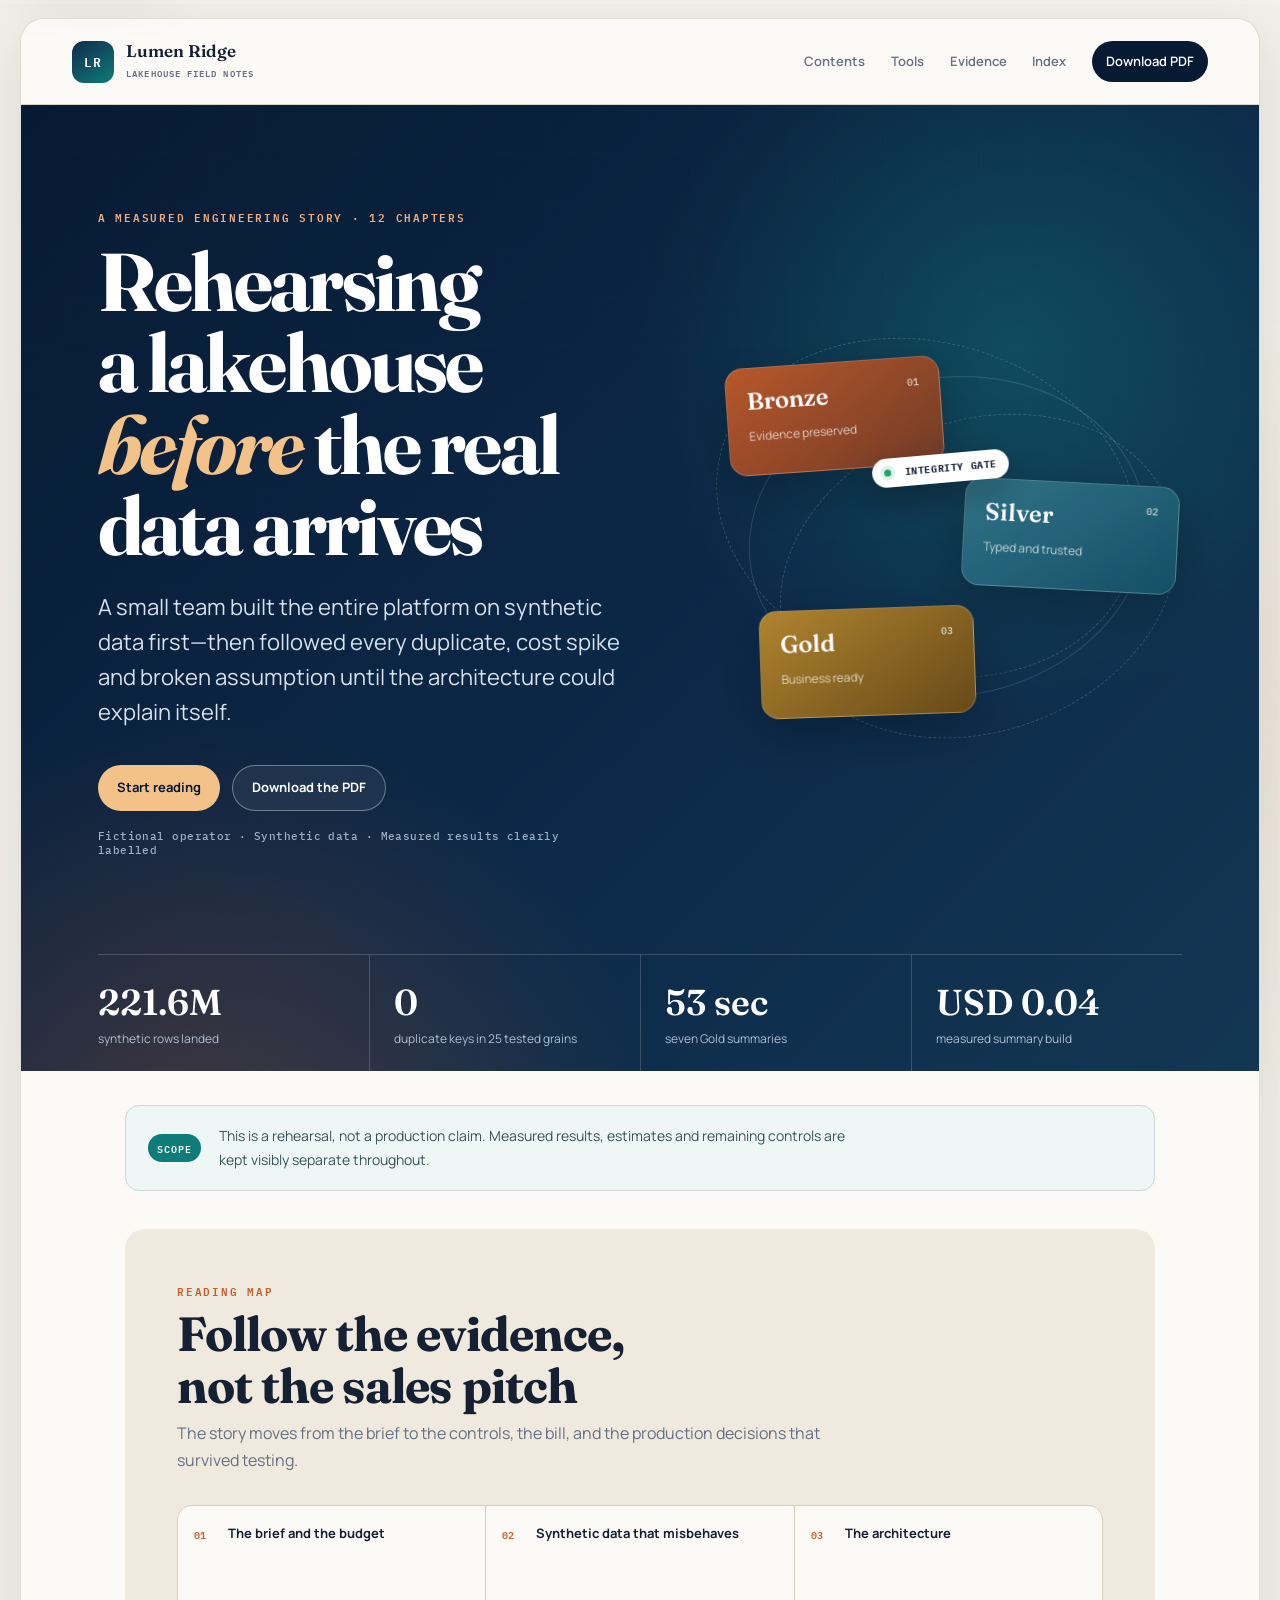
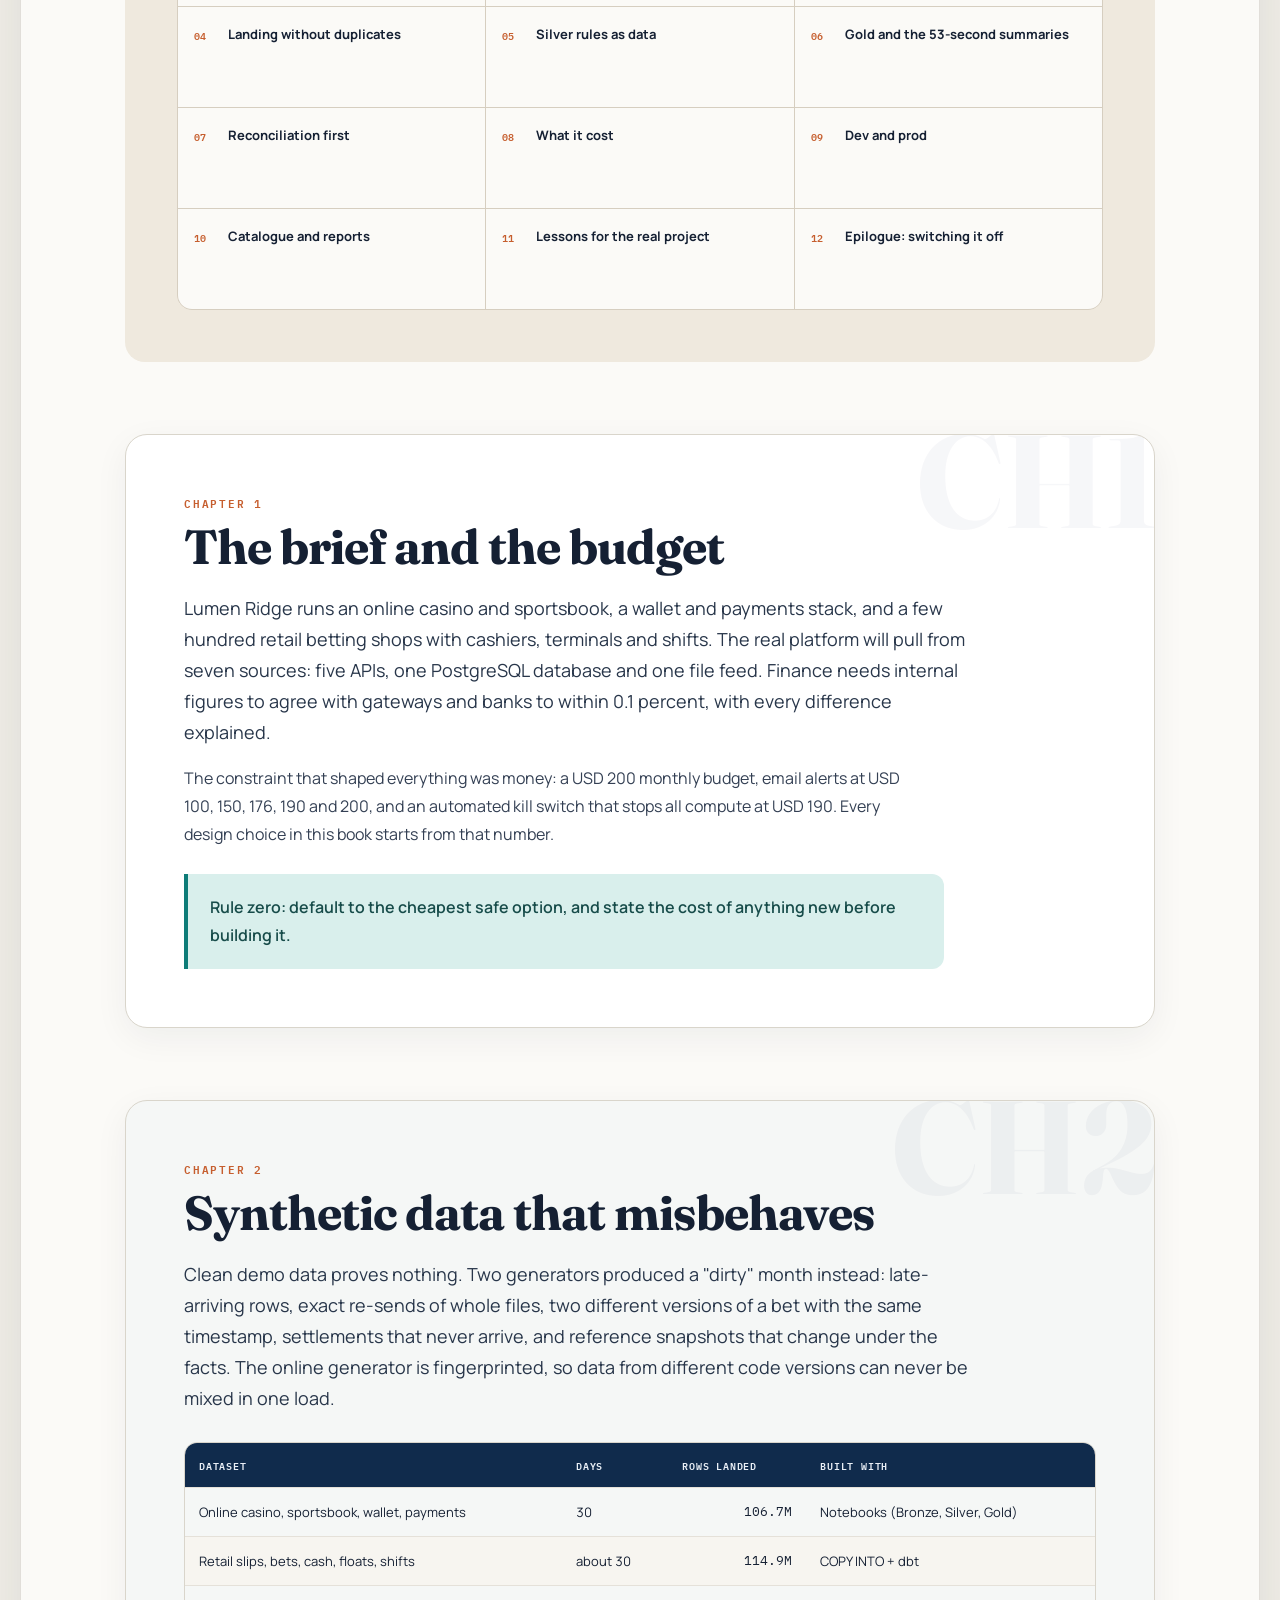
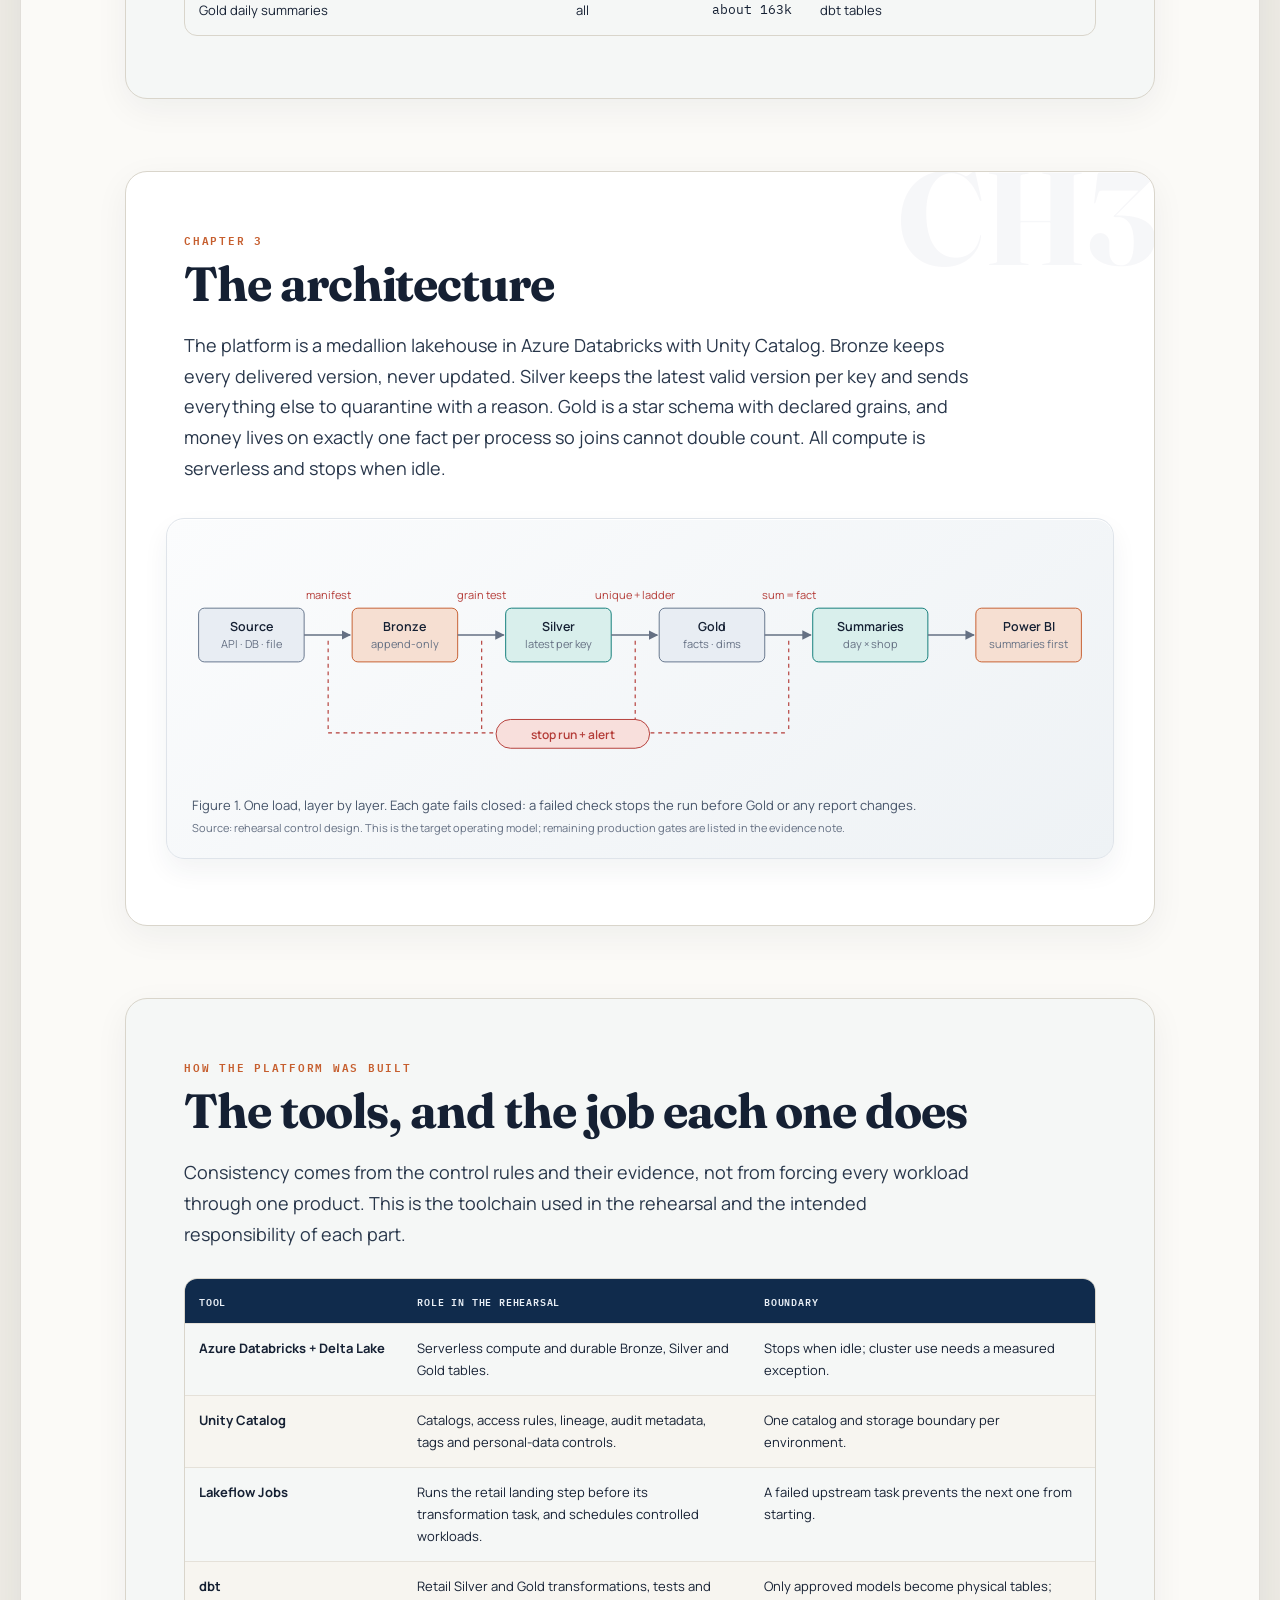
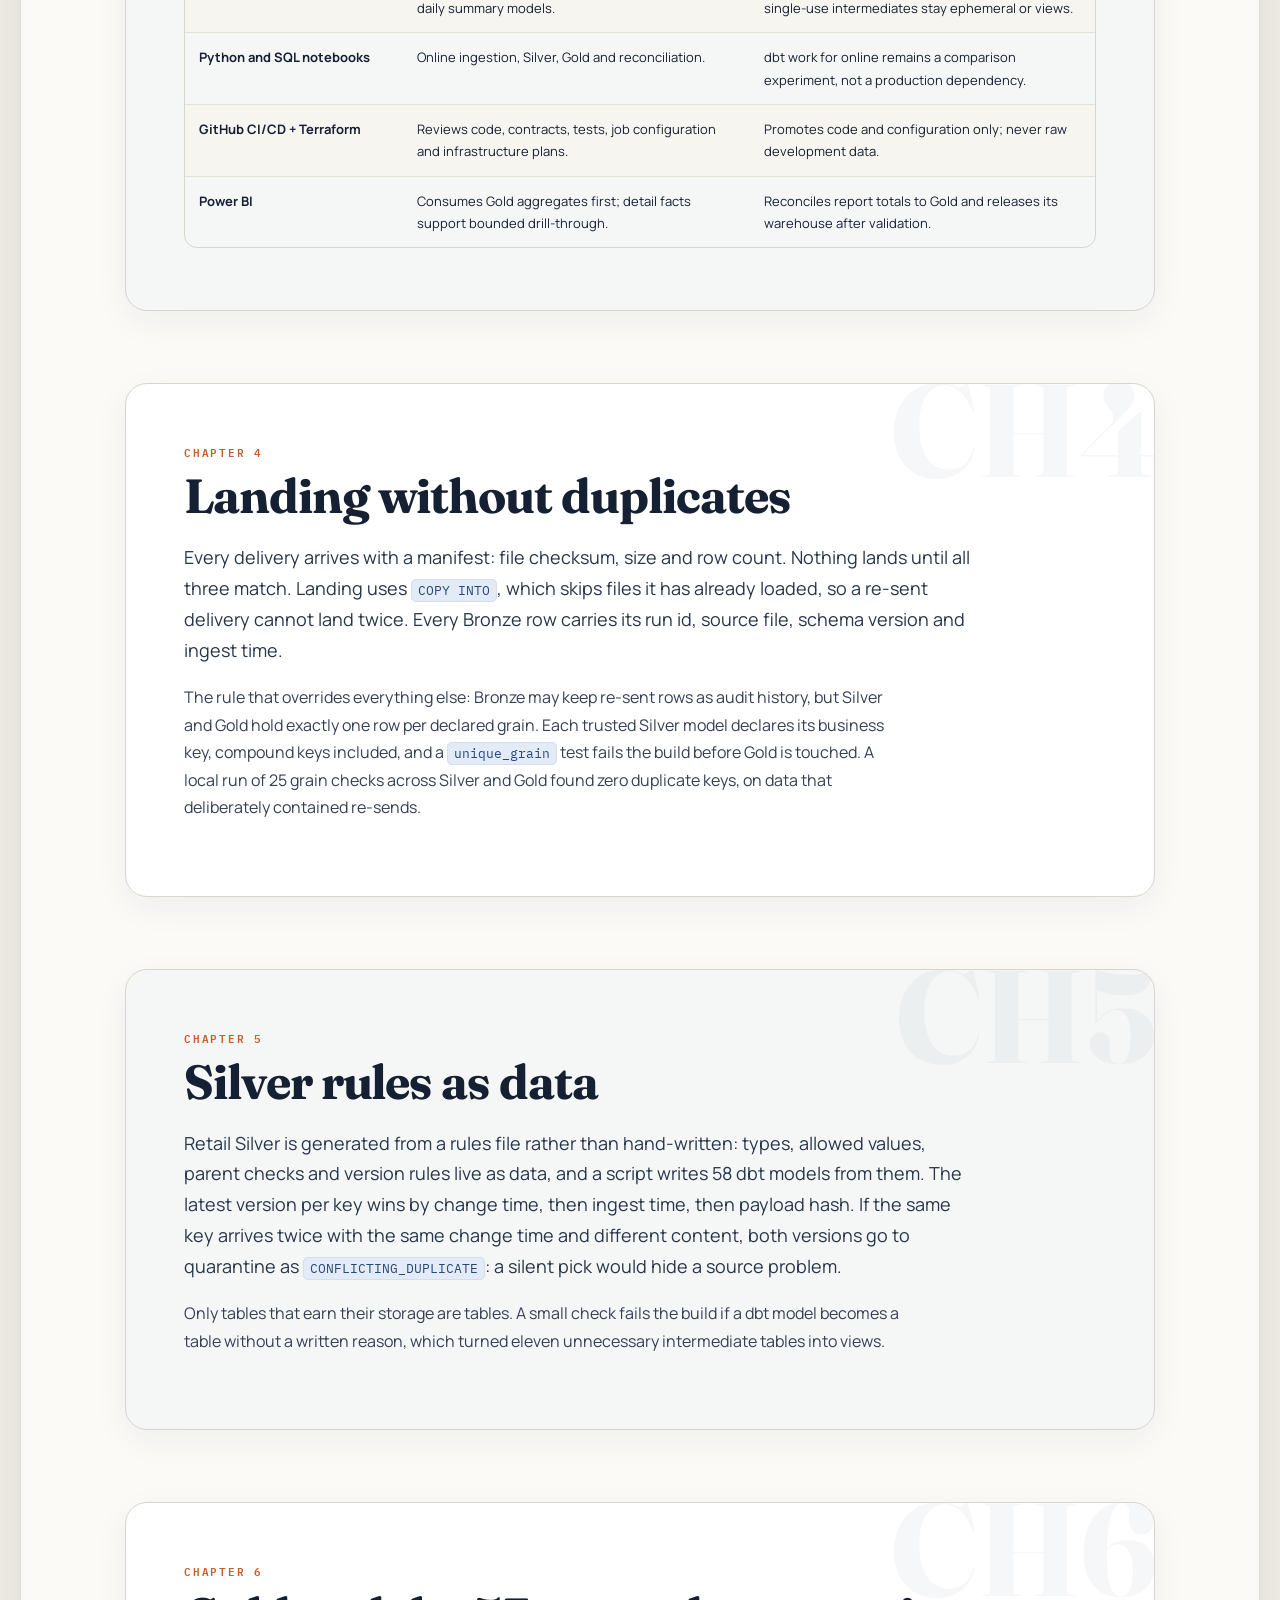
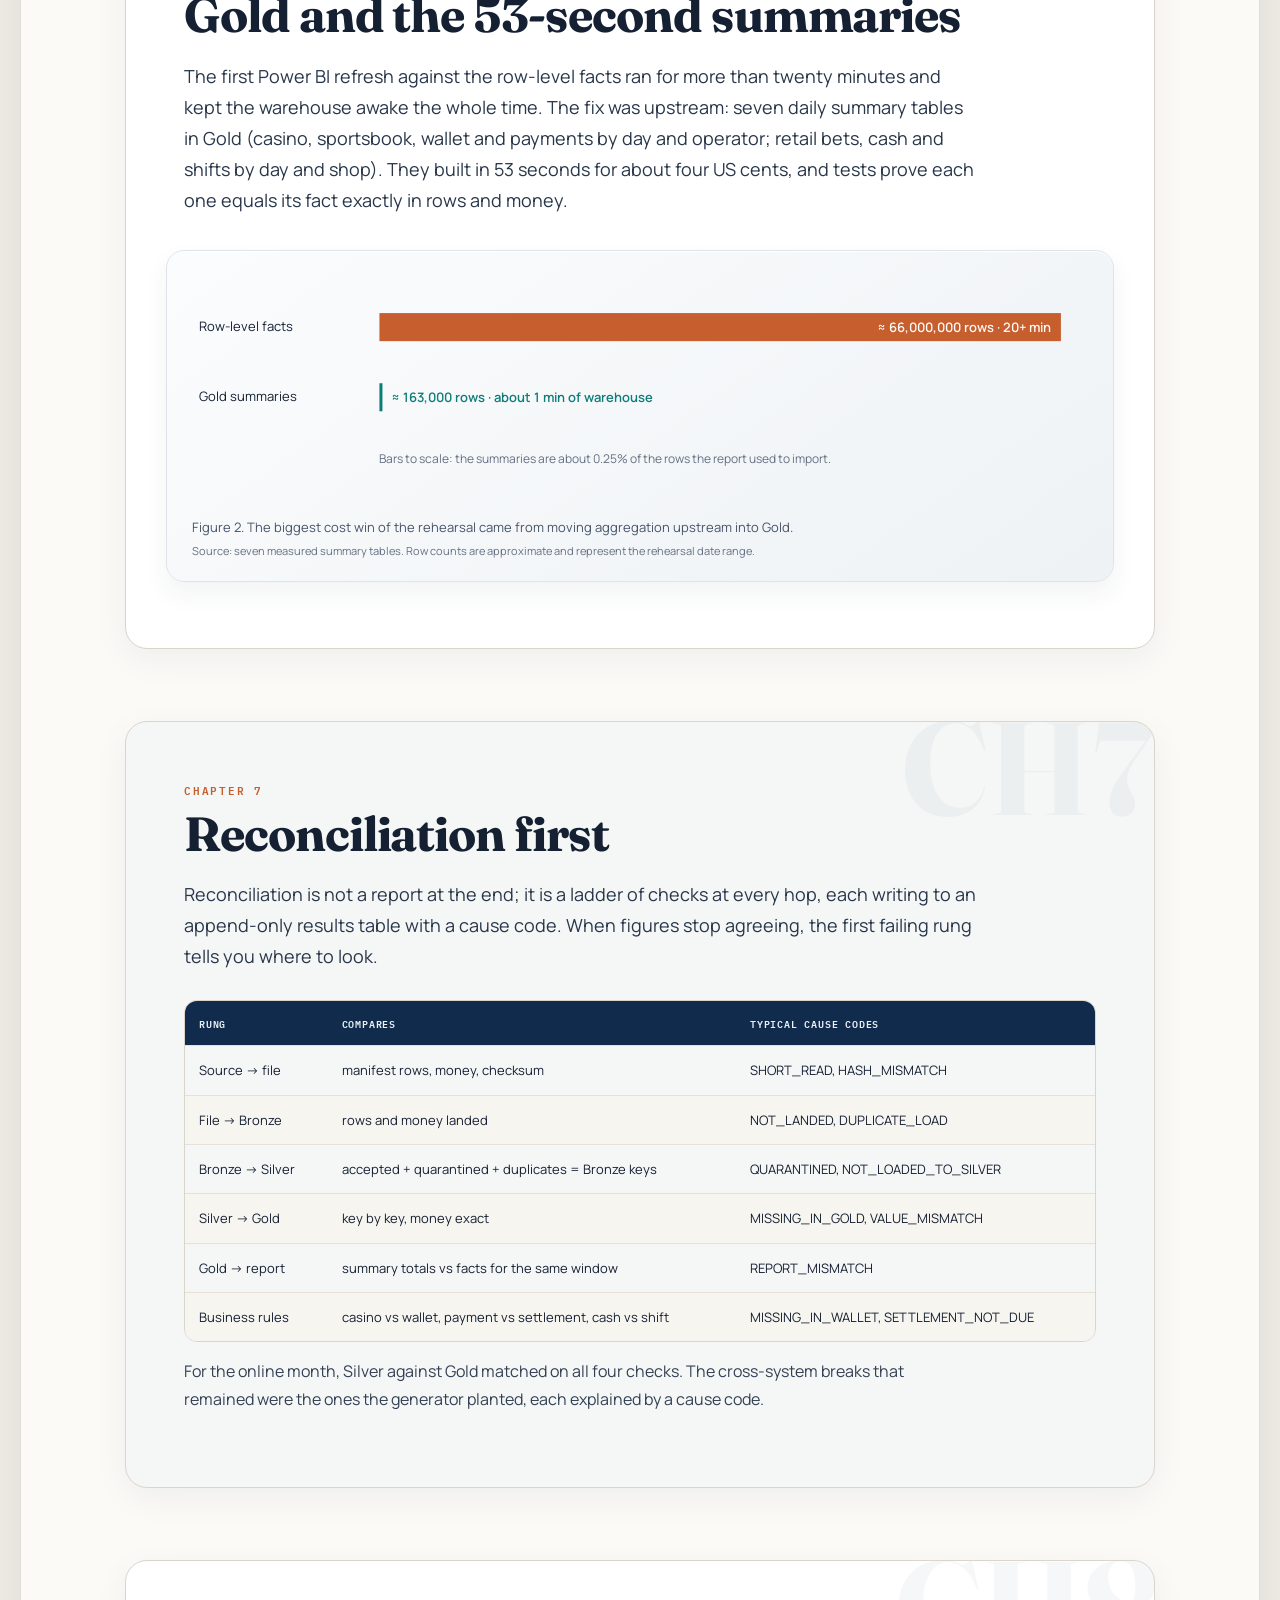
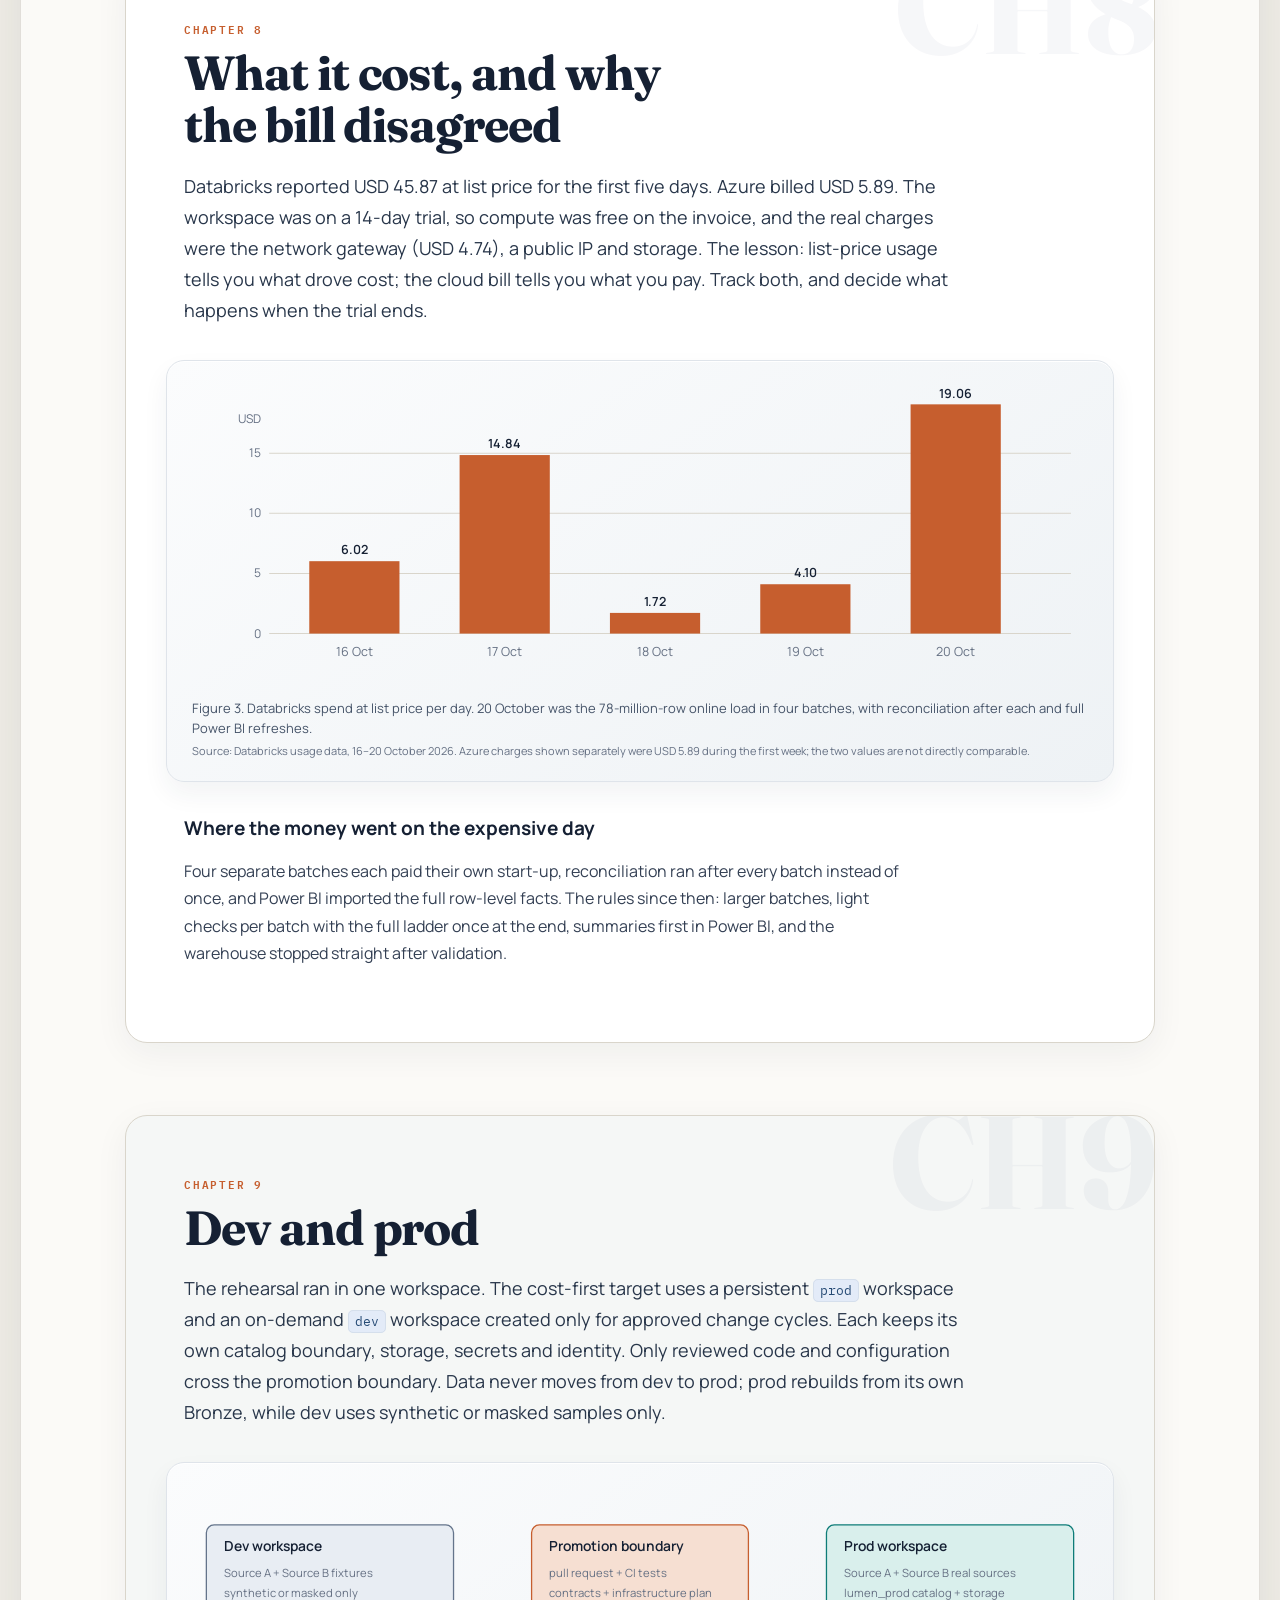
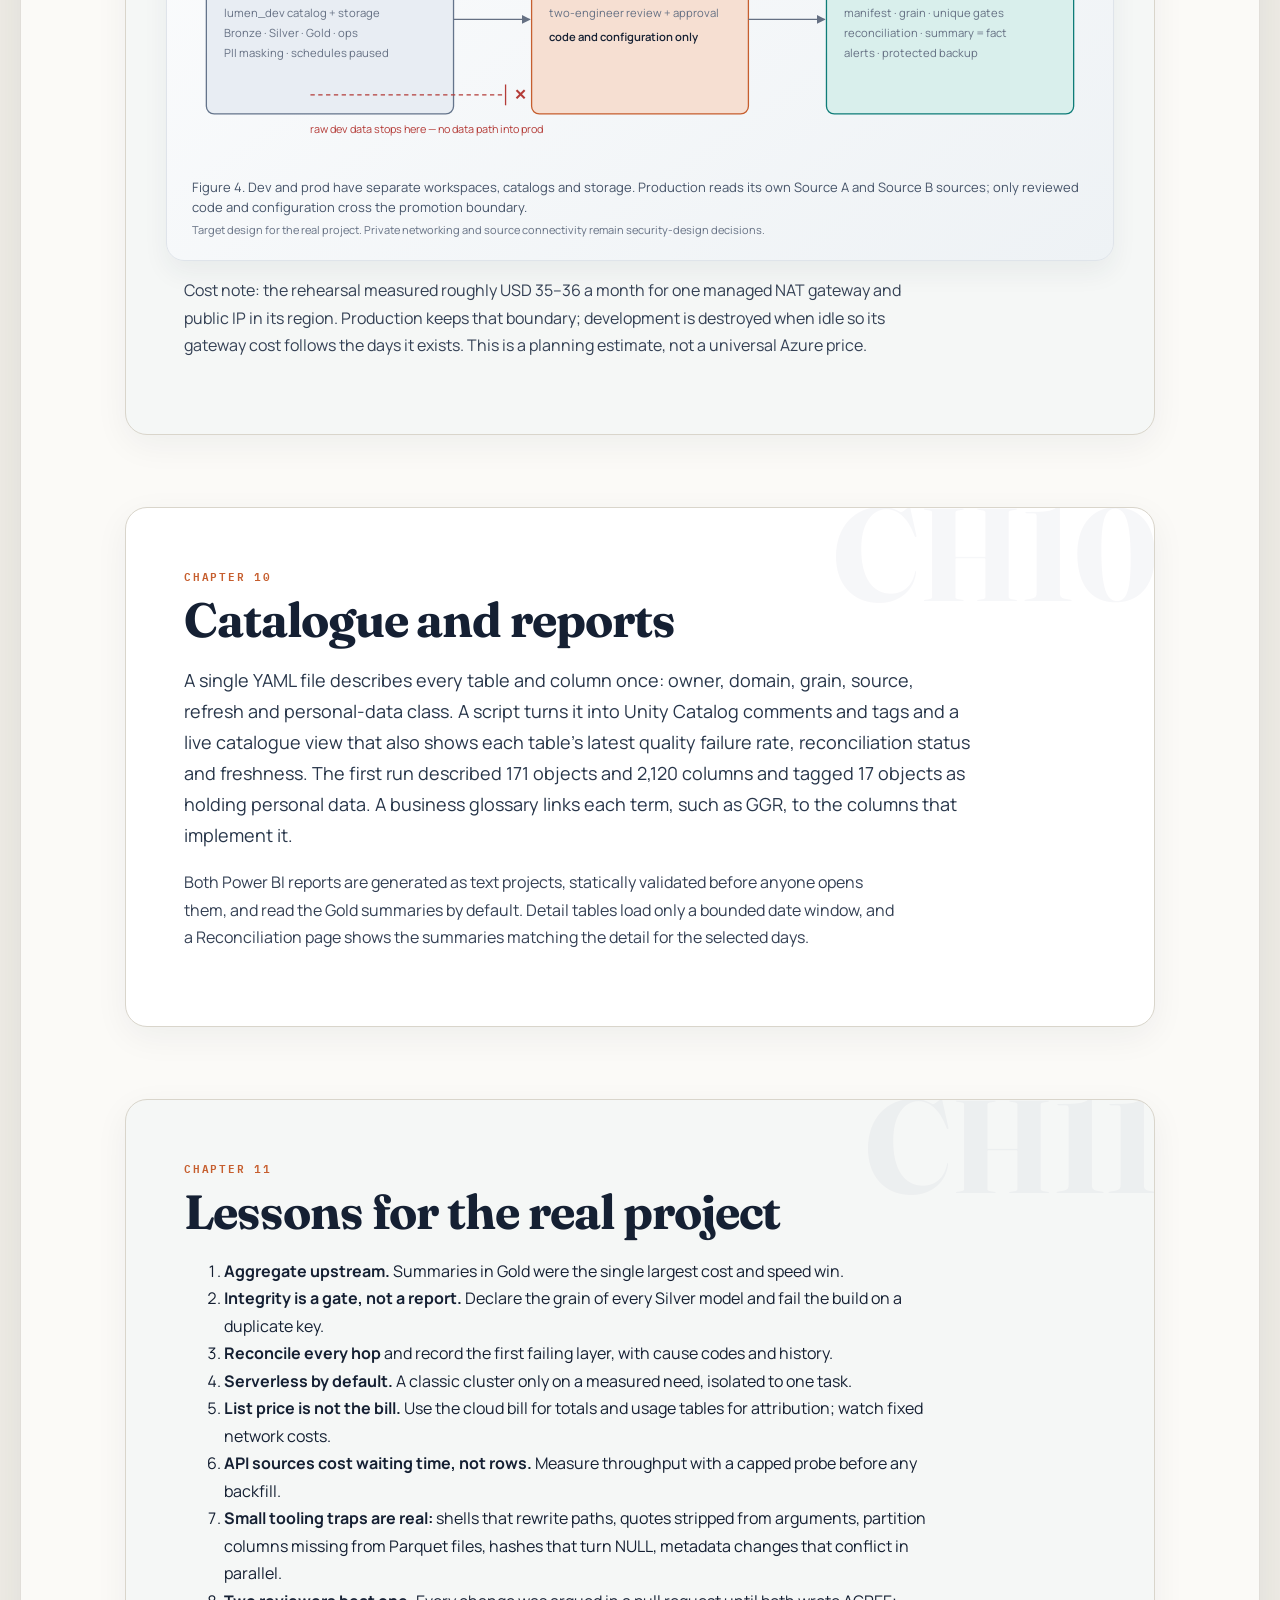
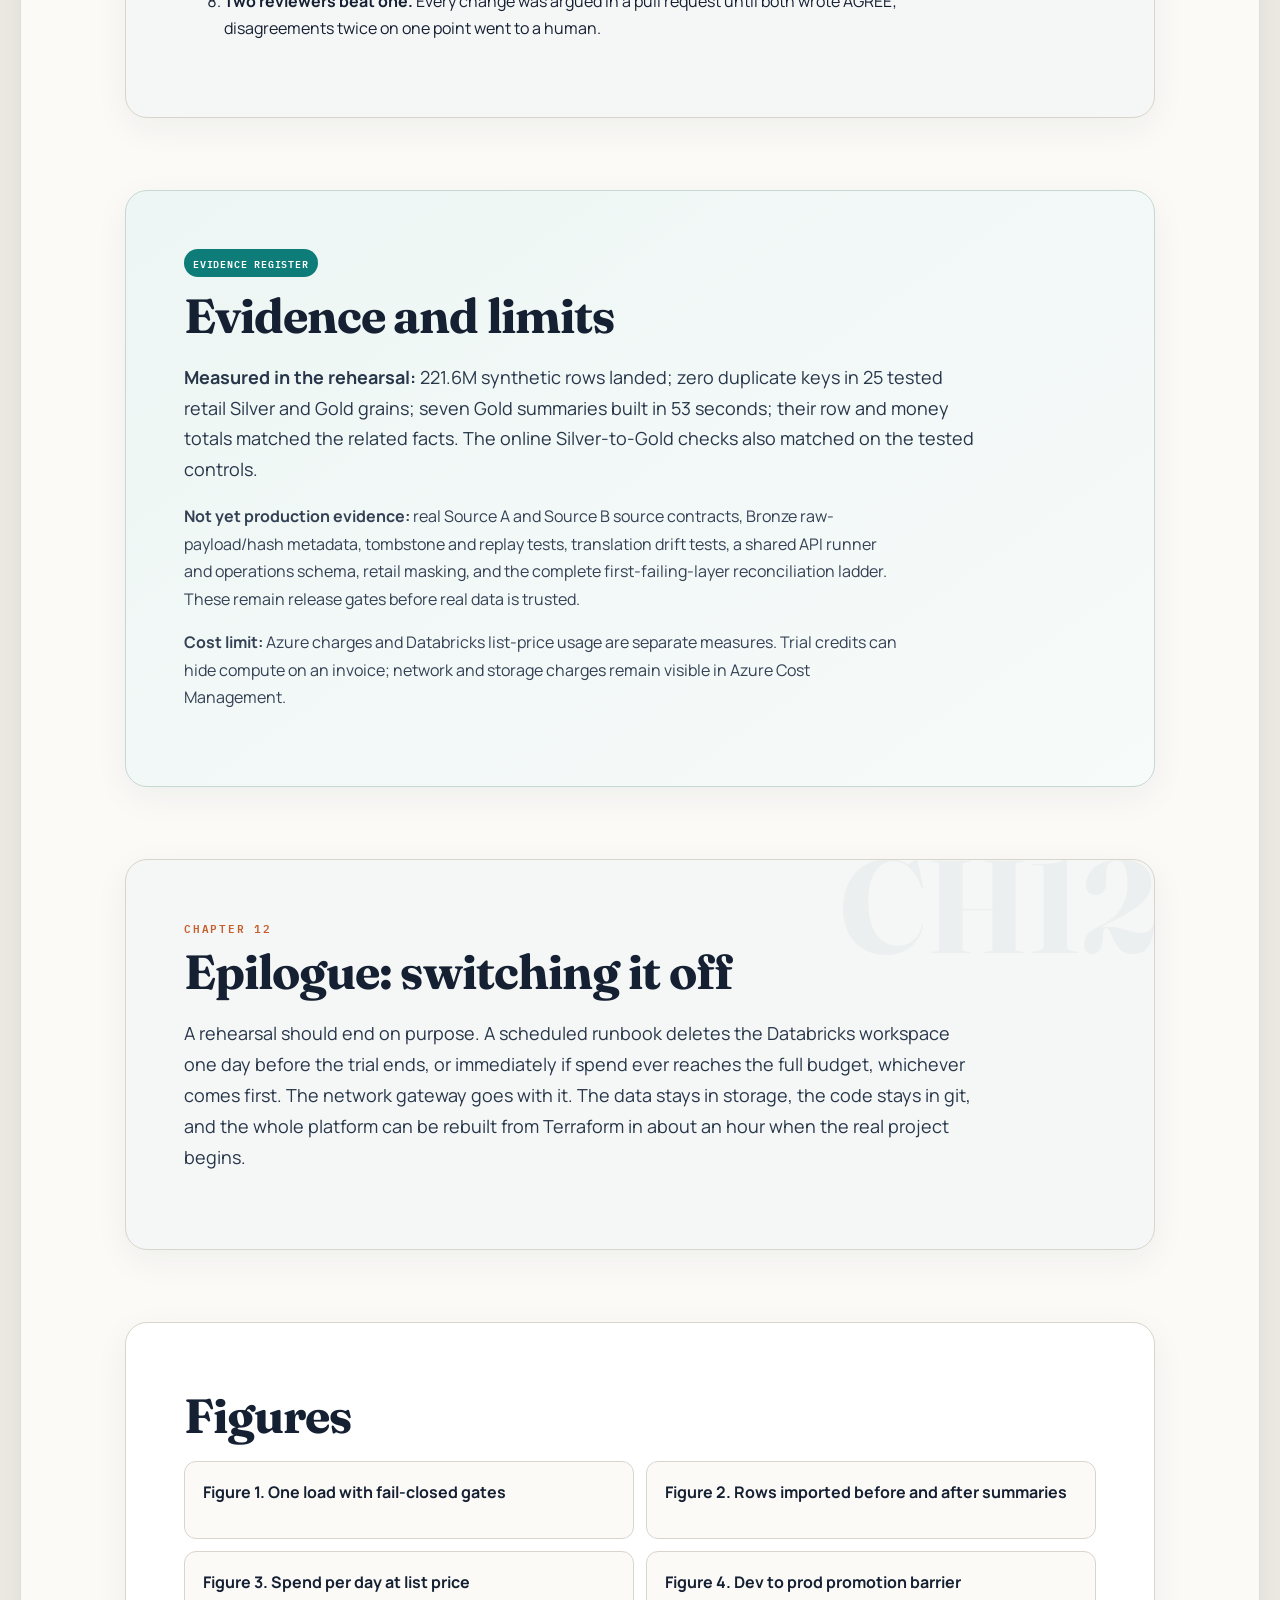
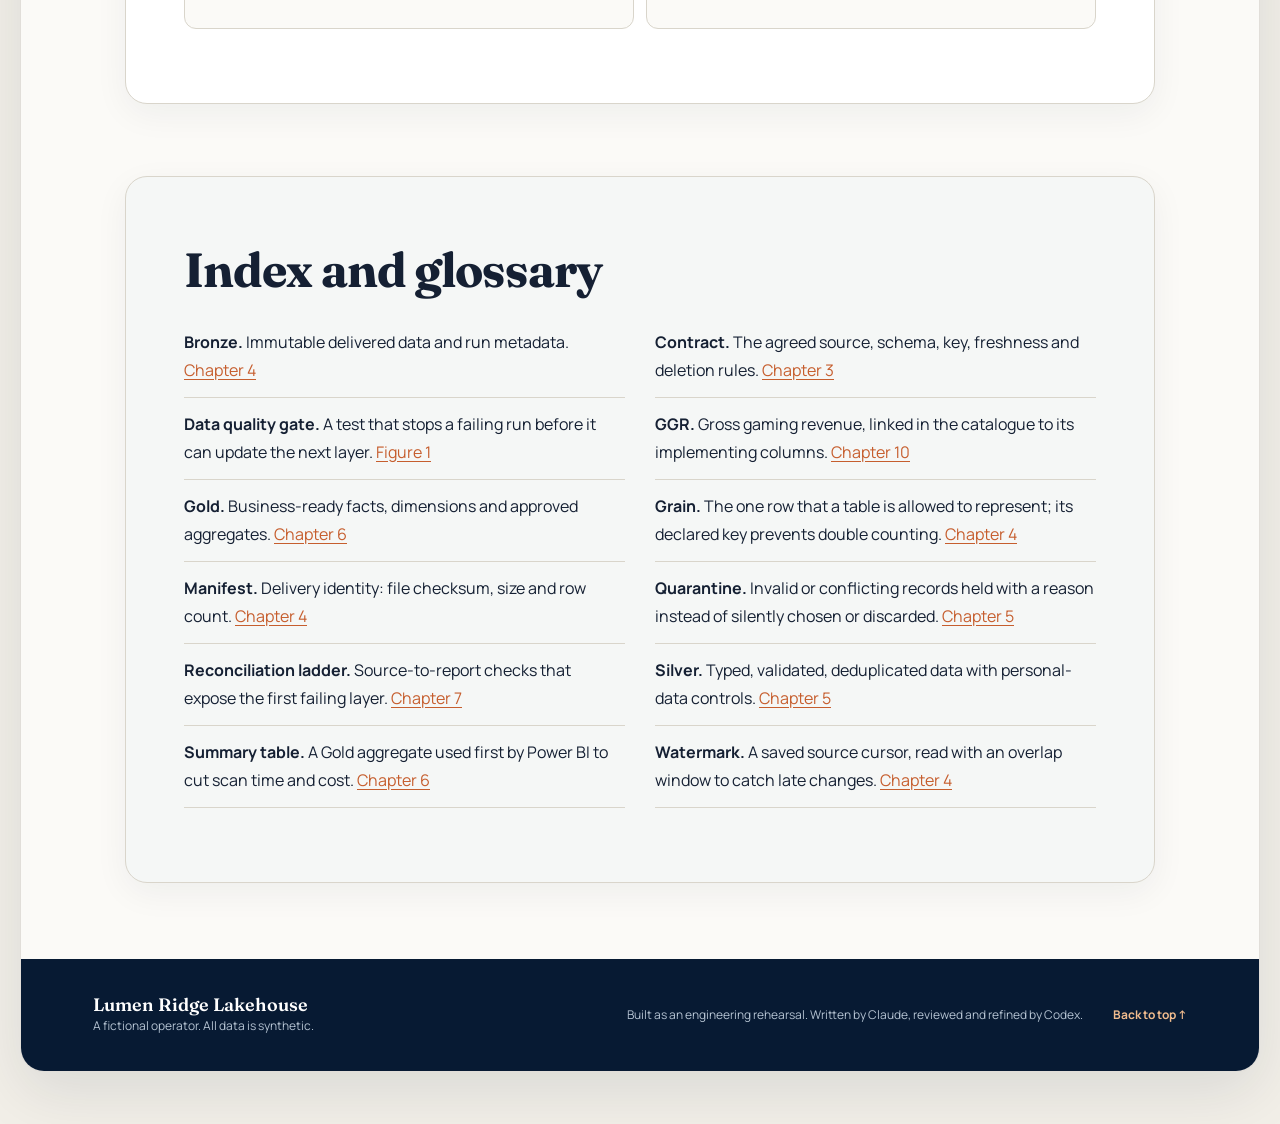
==== commit 8da9b052: "Redesign ebook as an editorial publication" ====
--- a/ebook.html
+++ b/ebook.html
@@ -1,282 +1,312 @@
-<!doctype html>
-<html lang="en">
-<head>
-<meta charset="utf-8">
-<meta name="viewport" content="width=device-width, initial-scale=1, viewport-fit=cover">
-<title>Lumen Ridge Lakehouse · The ebook</title>
-<meta name="description" content="Twelve chapters on rehearsing an Azure Databricks lakehouse for a fictional gaming operator: architecture, integrity, reconciliation, cost and dev/prod.">
-<link rel="stylesheet" href="https://fonts.googleapis.com/css2?family=Fraunces:opsz,wght@9..144,600&family=IBM+Plex+Sans:wght@400;600&family=IBM+Plex+Mono:wght@400;600&display=swap">
-<link rel="stylesheet" href="assets/site.css">
-</head>
-<body>
-<a class="skip-link" href="#main">Skip to the ebook</a>
-<div class="wrap">
-  <nav class="top" aria-label="Ebook navigation"><a class="brand" href="./">Lumen Ridge Lakehouse</a><a href="#contents">Contents</a><a href="#toolchain">Tools</a><a href="#evidence">Evidence</a><a href="#figures">Figures</a><a href="#index">Index</a><a class="download" href="assets/Lumen-Ridge-Lakehouse-ebook.pdf" download>Download PDF</a></nav>
-  <main id="main">
-
-  <div class="kicker">The ebook · 12 chapters · about 25 minutes</div>
-  <h1>Rehearsing a lakehouse before the real data arrives</h1>
-  <p class="lede">A measured rehearsal of a complete lakehouse: what the team built, how it prevented bad data reaching reports, what it cost, and what must change before production.</p>
-  <p class="status-note"><strong>Reading note.</strong> This is a fictional operator and synthetic data. Numbers marked as measured came from the rehearsal; costs are labelled either Azure charges or Databricks list-price usage. Open controls are stated rather than hidden.</p>
-  <p class="pdf-note"><strong>Prefer a document?</strong> <a href="assets/Lumen-Ridge-Lakehouse-ebook.pdf" download>Download the print-ready PDF</a>. It includes the complete set of diagrams and is designed for sharing offline.</p>
-
-  <nav id="contents" aria-label="Ebook contents"><ol class="toc">
-    <li><a href="#ch1">The brief and the budget</a></li><li><a href="#ch2">Synthetic data that misbehaves</a></li>
-    <li><a href="#ch3">The architecture</a></li><li><a href="#ch4">Landing without duplicates</a></li>
-    <li><a href="#ch5">Silver rules as data</a></li><li><a href="#ch6">Gold and the 53-second summaries</a></li>
-    <li><a href="#ch7">Reconciliation first</a></li><li><a href="#ch8">What it cost</a></li>
-    <li><a href="#ch9">Dev and prod</a></li><li><a href="#ch10">Catalogue and reports</a></li>
-    <li><a href="#ch11">Lessons for the real project</a></li><li><a href="#ch12">Epilogue: switching it off</a></li>
-  </ol></nav>
-
-  <section id="ch1">
-    <div class="chapter-num">Chapter 1</div>
-    <h2>The brief and the budget</h2>
-    <p>Lumen Ridge runs an online casino and sportsbook, a wallet and payments stack, and a few hundred retail betting shops with cashiers, terminals and shifts. The real platform will pull from seven sources: five APIs, one PostgreSQL database and one file feed. Finance needs internal figures to agree with gateways and banks to within 0.1 percent, with every difference explained.</p>
-    <p>The constraint that shaped everything was money: a USD 200 monthly budget, email alerts at USD 100, 150, 176, 190 and 200, and an automated kill switch that stops all compute at USD 190. Every design choice in this book starts from that number.</p>
-    <div class="callout">Rule zero: default to the cheapest safe option, and state the cost of anything new before building it.</div>
-  </section>
-
-  <section id="ch2">
-    <div class="chapter-num">Chapter 2</div>
-    <h2>Synthetic data that misbehaves</h2>
-    <p>Clean demo data proves nothing. Two generators produced a "dirty" month instead: late-arriving rows, exact re-sends of whole files, two different versions of a bet with the same timestamp, settlements that never arrive, and reference snapshots that change under the facts. The online generator is fingerprinted, so data from different code versions can never be mixed in one load.</p>
-    <table>
-      <thead><tr><th>Dataset</th><th>Days</th><th class="n">Rows landed</th><th>Built with</th></tr></thead>
-      <tbody>
-        <tr><td>Online casino, sportsbook, wallet, payments</td><td>30</td><td class="n">106.7M</td><td>Notebooks (Bronze, Silver, Gold)</td></tr>
-        <tr><td>Retail slips, bets, cash, floats, shifts</td><td>about 30</td><td class="n">114.9M</td><td>COPY INTO + dbt</td></tr>
-        <tr><td>Gold daily summaries</td><td>all</td><td class="n">about 163k</td><td>dbt tables</td></tr>
-      </tbody>
-    </table>
-  </section>
-
-  <section id="ch3">
-    <div class="chapter-num">Chapter 3</div>
-    <h2>The architecture</h2>
-    <p>The platform is a medallion lakehouse in Azure Databricks with Unity Catalog. Bronze keeps every delivered version, never updated. Silver keeps the latest valid version per key and sends everything else to quarantine with a reason. Gold is a star schema with declared grains, and money lives on exactly one fact per process so joins cannot double count. All compute is serverless and stops when idle.</p>
-    <figure class="figure" id="fig1">
-      <svg viewBox="0 0 940 250" width="940" height="250" role="img" aria-label="Pipeline from source to Power BI with four fail-closed gates">
-        <defs><marker id="a1" viewBox="0 0 10 10" refX="9" refY="5" markerWidth="7" markerHeight="7" orient="auto"><path d="M0,0 L10,5 L0,10 z" fill="var(--muted)"/></marker></defs>
-        <g font-size="13" text-anchor="middle">
-          <rect x="10" y="70" width="110" height="56" rx="6" fill="var(--slate-soft)" stroke="var(--slate)"/><text x="65" y="94" fill="var(--ink)" font-weight="600">Source</text><text x="65" y="112" fill="var(--muted)" font-size="11.5">API · DB · file</text>
-          <rect x="170" y="70" width="110" height="56" rx="6" fill="var(--copper-soft)" stroke="var(--copper)"/><text x="225" y="94" fill="var(--ink)" font-weight="600">Bronze</text><text x="225" y="112" fill="var(--muted)" font-size="11.5">append-only</text>
-          <rect x="330" y="70" width="110" height="56" rx="6" fill="var(--teal-soft)" stroke="var(--teal)"/><text x="385" y="94" fill="var(--ink)" font-weight="600">Silver</text><text x="385" y="112" fill="var(--muted)" font-size="11.5">latest per key</text>
-          <rect x="490" y="70" width="110" height="56" rx="6" fill="var(--slate-soft)" stroke="var(--slate)"/><text x="545" y="94" fill="var(--ink)" font-weight="600">Gold</text><text x="545" y="112" fill="var(--muted)" font-size="11.5">facts · dims</text>
-          <rect x="650" y="70" width="120" height="56" rx="6" fill="var(--teal-soft)" stroke="var(--teal)"/><text x="710" y="94" fill="var(--ink)" font-weight="600">Summaries</text><text x="710" y="112" fill="var(--muted)" font-size="11.5">day × shop</text>
-          <rect x="820" y="70" width="110" height="56" rx="6" fill="var(--copper-soft)" stroke="var(--copper)"/><text x="875" y="94" fill="var(--ink)" font-weight="600">Power BI</text><text x="875" y="112" fill="var(--muted)" font-size="11.5">summaries first</text>
-        </g>
-        <g stroke="var(--muted)" stroke-width="1.4" fill="none" marker-end="url(#a1)">
-          <path d="M120 98 H168"/><path d="M280 98 H328"/><path d="M440 98 H488"/><path d="M600 98 H648"/><path d="M770 98 H818"/>
-        </g>
-        <g font-size="11.5" text-anchor="middle" fill="var(--bad)">
-          <text x="145" y="60">manifest</text><text x="305" y="60">grain test</text><text x="465" y="60">unique + ladder</text><text x="625" y="60">sum = fact</text>
-        </g>
-        <g stroke="var(--bad)" stroke-width="1.2" stroke-dasharray="4 4" fill="none">
-          <path d="M145 104 V200"/><path d="M305 104 V200"/><path d="M465 104 V200"/><path d="M625 104 V200"/><path d="M145 200 H625"/>
-        </g>
-        <rect x="320" y="186" width="160" height="30" rx="15" fill="var(--bad-soft)" stroke="var(--bad)"/>
-        <text x="400" y="206" font-size="12.5" text-anchor="middle" fill="var(--bad)" font-weight="600">stop run + alert</text>
-      </svg>
-      <figcaption>Figure 1. One load, layer by layer. Each gate fails closed: a failed check stops the run before Gold or any report changes.<span class="figure-note">Source: rehearsal control design. This is the target operating model; remaining production gates are listed in the evidence note.</span></figcaption>
-    </figure>
-  </section>
-
-  <section id="toolchain">
-    <div class="chapter-num">How the platform was built</div>
-    <h2>The tools, and the job each one does</h2>
-    <p>Consistency comes from the control rules and their evidence, not from forcing every workload through one product. This is the toolchain used in the rehearsal and the intended responsibility of each part.</p>
-    <table class="tool-table">
-      <thead><tr><th>Tool</th><th>Role in the rehearsal</th><th>Boundary</th></tr></thead>
-      <tbody>
-        <tr><td>Azure Databricks + Delta Lake</td><td>Serverless compute and durable Bronze, Silver and Gold tables.</td><td>Stops when idle; cluster use needs a measured exception.</td></tr>
-        <tr><td>Unity Catalog</td><td>Catalogs, access rules, lineage, audit metadata, tags and personal-data controls.</td><td>One catalog and storage boundary per environment.</td></tr>
-        <tr><td>Lakeflow Jobs</td><td>Runs the retail landing step before its transformation task, and schedules controlled workloads.</td><td>A failed upstream task prevents the next one from starting.</td></tr>
-        <tr><td>dbt</td><td>Retail Silver and Gold transformations, tests and daily summary models.</td><td>Only approved models become physical tables; single-use intermediates stay ephemeral or views.</td></tr>
-        <tr><td>Python and SQL notebooks</td><td>Online ingestion, Silver, Gold and reconciliation.</td><td>dbt work for online remains a comparison experiment, not a production dependency.</td></tr>
-        <tr><td>GitHub CI/CD + Terraform</td><td>Reviews code, contracts, tests, job configuration and infrastructure plans.</td><td>Promotes code and configuration only; never raw development data.</td></tr>
-        <tr><td>Power BI</td><td>Consumes Gold aggregates first; detail facts support bounded drill-through.</td><td>Reconciles report totals to Gold and releases its warehouse after validation.</td></tr>
-      </tbody>
-    </table>
-  </section>
-
-  <section id="ch4">
-    <div class="chapter-num">Chapter 4</div>
-    <h2>Landing without duplicates</h2>
-    <p>Every delivery arrives with a manifest: file checksum, size and row count. Nothing lands until all three match. Landing uses <code>COPY INTO</code>, which skips files it has already loaded, so a re-sent delivery cannot land twice. Every Bronze row carries its run id, source file, schema version and ingest time.</p>
-    <p>The rule that overrides everything else: Bronze may keep re-sent rows as audit history, but Silver and Gold hold exactly one row per declared grain. Each trusted Silver model declares its business key, compound keys included, and a <code>unique_grain</code> test fails the build before Gold is touched. A local run of 25 grain checks across Silver and Gold found zero duplicate keys, on data that deliberately contained re-sends.</p>
-  </section>
-
-  <section id="ch5">
-    <div class="chapter-num">Chapter 5</div>
-    <h2>Silver rules as data</h2>
-    <p>Retail Silver is generated from a rules file rather than hand-written: types, allowed values, parent checks and version rules live as data, and a script writes 58 dbt models from them. The latest version per key wins by change time, then ingest time, then payload hash. If the same key arrives twice with the same change time and different content, both versions go to quarantine as <code>CONFLICTING_DUPLICATE</code>: a silent pick would hide a source problem.</p>
-    <p>Only tables that earn their storage are tables. A small check fails the build if a dbt model becomes a table without a written reason, which turned eleven unnecessary intermediate tables into views.</p>
-  </section>
-
-  <section id="ch6">
-    <div class="chapter-num">Chapter 6</div>
-    <h2>Gold and the 53-second summaries</h2>
-    <p>The first Power BI refresh against the row-level facts ran for more than twenty minutes and kept the warehouse awake the whole time. The fix was upstream: seven daily summary tables in Gold (casino, sportsbook, wallet and payments by day and operator; retail bets, cash and shifts by day and shop). They built in 53 seconds for about four US cents, and tests prove each one equals its fact exactly in rows and money.</p>
-    <figure class="figure" id="fig2">
-      <svg viewBox="0 0 900 230" width="900" height="230" role="img" aria-label="Rows loaded by Power BI before and after summaries">
-        <g font-size="13" fill="var(--ink)">
-          <text x="10" y="58">Row-level facts</text><rect x="190" y="40" width="680" height="28" fill="var(--copper)"/><text x="860" y="59" text-anchor="end" fill="var(--paper)" font-weight="600">≈ 66,000,000 rows · 20+ min</text>
-          <text x="10" y="128">Gold summaries</text><rect x="190" y="110" width="3" height="28" fill="var(--teal)"/><text x="202" y="129" fill="var(--teal)" font-weight="600">≈ 163,000 rows · about 1 min of warehouse</text>
-        </g>
-        <text x="190" y="190" font-size="12" fill="var(--muted)">Bars to scale: the summaries are about 0.25% of the rows the report used to import.</text>
-      </svg>
-      <figcaption>Figure 2. The biggest cost win of the rehearsal came from moving aggregation upstream into Gold.<span class="figure-note">Source: seven measured summary tables. Row counts are approximate and represent the rehearsal date range.</span></figcaption>
-    </figure>
-  </section>
-
-  <section id="ch7">
-    <div class="chapter-num">Chapter 7</div>
-    <h2>Reconciliation first</h2>
-    <p>Reconciliation is not a report at the end; it is a ladder of checks at every hop, each writing to an append-only results table with a cause code. When figures stop agreeing, the first failing rung tells you where to look.</p>
-    <table>
-      <thead><tr><th>Rung</th><th>Compares</th><th>Typical cause codes</th></tr></thead>
-      <tbody>
-        <tr><td>Source → file</td><td>manifest rows, money, checksum</td><td>SHORT_READ, HASH_MISMATCH</td></tr>
-        <tr><td>File → Bronze</td><td>rows and money landed</td><td>NOT_LANDED, DUPLICATE_LOAD</td></tr>
-        <tr><td>Bronze → Silver</td><td>accepted + quarantined + duplicates = Bronze keys</td><td>QUARANTINED, NOT_LOADED_TO_SILVER</td></tr>
-        <tr><td>Silver → Gold</td><td>key by key, money exact</td><td>MISSING_IN_GOLD, VALUE_MISMATCH</td></tr>
-        <tr><td>Gold → report</td><td>summary totals vs facts for the same window</td><td>REPORT_MISMATCH</td></tr>
-        <tr><td>Business rules</td><td>casino vs wallet, payment vs settlement, cash vs shift</td><td>MISSING_IN_WALLET, SETTLEMENT_NOT_DUE</td></tr>
-      </tbody>
-    </table>
-    <p>For the online month, Silver against Gold matched on all four checks. The cross-system breaks that remained were the ones the generator planted, each explained by a cause code.</p>
-  </section>
-
-  <section id="ch8">
-    <div class="chapter-num">Chapter 8</div>
-    <h2>What it cost, and why the bill disagreed</h2>
-    <p>Databricks reported USD 45.87 at list price for the first five days. Azure billed USD 5.89. The workspace was on a 14-day trial, so compute was free on the invoice, and the real charges were the network gateway (USD 4.74), a public IP and storage. The lesson: list-price usage tells you what drove cost; the cloud bill tells you what you pay. Track both, and decide what happens when the trial ends.</p>
-    <figure class="figure" id="fig3">
-      <svg viewBox="0 0 900 300" width="900" height="300" role="img" aria-label="Databricks list-price spend per day, 16 to 20 October">
-        <g stroke="var(--rule)" stroke-width="1"><path d="M80 250 H880"/><path d="M80 190 H880"/><path d="M80 130 H880"/><path d="M80 70 H880"/></g>
-        <g font-size="12" fill="var(--muted)" text-anchor="end"><text x="72" y="254">0</text><text x="72" y="194">5</text><text x="72" y="134">10</text><text x="72" y="74">15</text><text x="72" y="40">USD</text></g>
-        <g fill="var(--copper)">
-          <rect x="120" y="177.8" width="90" height="72.2"/><rect x="270" y="71.9" width="90" height="178.1"/><rect x="420" y="229.4" width="90" height="20.6"/><rect x="570" y="200.8" width="90" height="49.2"/><rect x="720" y="21.3" width="90" height="228.7"/>
-        </g>
-        <g font-size="12.5" text-anchor="middle" fill="var(--ink)" font-weight="600">
-          <text x="165" y="171">6.02</text><text x="315" y="65">14.84</text><text x="465" y="223">1.72</text><text x="615" y="194">4.10</text><text x="765" y="15">19.06</text>
-        </g>
-        <g font-size="12.5" text-anchor="middle" fill="var(--muted)"><text x="165" y="272">16 Oct</text><text x="315" y="272">17 Oct</text><text x="465" y="272">18 Oct</text><text x="615" y="272">19 Oct</text><text x="765" y="272">20 Oct</text></g>
-      </svg>
-      <figcaption>Figure 3. Databricks spend at list price per day. 20 October was the 78-million-row online load in four batches, with reconciliation after each and full Power BI refreshes.<span class="figure-note">Source: Databricks usage data, 16–20 October 2026. Azure charges shown separately were USD 5.89 during the first week; the two values are not directly comparable.</span></figcaption>
-    </figure>
-    <h3>Where the money went on the expensive day</h3>
-    <p>Four separate batches each paid their own start-up, reconciliation ran after every batch instead of once, and Power BI imported the full row-level facts. The rules since then: larger batches, light checks per batch with the full ladder once at the end, summaries first in Power BI, and the warehouse stopped straight after validation.</p>
-  </section>
-
-  <section id="ch9">
-    <div class="chapter-num">Chapter 9</div>
-    <h2>Dev and prod</h2>
-    <p>The rehearsal ran in one workspace. The real project will use two, <code>dev</code> and <code>prod</code>, each with its own catalog bound only to its own workspace, its own storage, Key Vault and service principal. Only code moves between them, through a reviewed pull request and an approval gate. Data never moves from dev to prod; prod rebuilds from its own Bronze. Dev works on synthetic or masked samples only.</p>
-    <figure class="figure" id="fig4">
-      <svg viewBox="0 0 1040 320" width="1040" height="320" role="img" aria-label="Dev to prod promotion barrier: Source A and Source B fixtures stay in dev, while production reads its own sources after reviewed code and configuration pass through a promotion gate.">
-        <defs><marker id="a4" viewBox="0 0 10 10" refX="9" refY="5" markerWidth="7" markerHeight="7" orient="auto"><path d="M0,0 L10,5 L0,10 z" fill="var(--muted)"/></marker></defs>
-        <rect x="20" y="46" width="285" height="218" rx="9" fill="var(--slate-soft)" stroke="var(--slate)" stroke-width="1.5"/>
-        <text x="40" y="76" font-size="16" font-weight="600" fill="var(--ink)">Dev workspace</text>
-        <text x="40" y="106" font-size="13" fill="var(--muted)">Source A + Source B fixtures</text>
-        <text x="40" y="129" font-size="13" fill="var(--muted)">synthetic or masked only</text>
-        <text x="40" y="152" font-size="13" fill="var(--muted)">lumen_dev catalog + storage</text>
-        <text x="40" y="175" font-size="13" fill="var(--muted)">Bronze · Silver · Gold · ops</text>
-        <text x="40" y="198" font-size="13" fill="var(--muted)">PII masking · schedules paused</text>
-
-        <rect x="395" y="46" width="250" height="218" rx="9" fill="var(--copper-soft)" stroke="var(--copper)" stroke-width="1.5"/>
-        <text x="415" y="76" font-size="16" font-weight="600" fill="var(--ink)">Promotion boundary</text>
-        <text x="415" y="106" font-size="13" fill="var(--muted)">pull request + CI tests</text>
-        <text x="415" y="129" font-size="13" fill="var(--muted)">contracts + infrastructure plan</text>
-        <text x="415" y="152" font-size="13" fill="var(--muted)">two-engineer review + approval</text>
-        <text x="415" y="180" font-size="13" fill="var(--ink)" font-weight="600">code and configuration only</text>
-
-        <rect x="735" y="46" width="285" height="218" rx="9" fill="var(--teal-soft)" stroke="var(--teal)" stroke-width="1.5"/>
-        <text x="755" y="76" font-size="16" font-weight="600" fill="var(--ink)">Prod workspace</text>
-        <text x="755" y="106" font-size="13" fill="var(--muted)">Source A + Source B real sources</text>
-        <text x="755" y="129" font-size="13" fill="var(--muted)">lumen_prod catalog + storage</text>
-        <text x="755" y="152" font-size="13" fill="var(--muted)">manifest · grain · unique gates</text>
-        <text x="755" y="175" font-size="13" fill="var(--muted)">reconciliation · summary = fact</text>
-        <text x="755" y="198" font-size="13" fill="var(--muted)">alerts · protected backup</text>
-
-        <g stroke="var(--muted)" stroke-width="1.5" fill="none" marker-end="url(#a4)"><path d="M305 155 H393"/><path d="M645 155 H733"/></g>
-        <path d="M140 242 H365" stroke="var(--bad)" stroke-width="1.5" stroke-dasharray="5 4"/>
-        <path d="M365 230 V254" stroke="var(--bad)" stroke-width="1.5"/>
-        <text x="375" y="248" font-size="17" fill="var(--bad)" font-weight="600">✕</text>
-        <text x="140" y="286" font-size="12.5" fill="var(--bad)">raw dev data stops here — no data path into prod</text>
-      </svg>
-      <figcaption>Figure 4. Dev and prod have separate workspaces, catalogs and storage. Production reads its own Source A and Source B sources; only reviewed code and configuration cross the promotion boundary.<span class="figure-note">Target design for the real project. Private networking and source connectivity remain security-design decisions.</span></figcaption>
-    </figure>
-    <p>Cost note: a second workspace with private networking adds a fixed network gateway charge of about USD 35 a month even when idle, so the decision belongs at project start, as a line item.</p>
-  </section>
-
-  <section id="ch10">
-    <div class="chapter-num">Chapter 10</div>
-    <h2>Catalogue and reports</h2>
-    <p>A single YAML file describes every table and column once: owner, domain, grain, source, refresh and personal-data class. A script turns it into Unity Catalog comments and tags and a live catalogue view that also shows each table's latest quality failure rate, reconciliation status and freshness. The first run described 171 objects and 2,120 columns and tagged 17 objects as holding personal data. A business glossary links each term, such as GGR, to the columns that implement it.</p>
-    <p>Both Power BI reports are generated as text projects, statically validated before anyone opens them, and read the Gold summaries by default. Detail tables load only a bounded date window, and a Reconciliation page shows the summaries matching the detail for the selected days.</p>
-  </section>
-
-  <section id="ch11">
-    <div class="chapter-num">Chapter 11</div>
-    <h2>Lessons for the real project</h2>
-    <ol>
-      <li><b>Aggregate upstream.</b> Summaries in Gold were the single largest cost and speed win.</li>
-      <li><b>Integrity is a gate, not a report.</b> Declare the grain of every Silver model and fail the build on a duplicate key.</li>
-      <li><b>Reconcile every hop</b> and record the first failing layer, with cause codes and history.</li>
-      <li><b>Serverless by default.</b> A classic cluster only on a measured need, isolated to one task.</li>
-      <li><b>List price is not the bill.</b> Use the cloud bill for totals and usage tables for attribution; watch fixed network costs.</li>
-      <li><b>API sources cost waiting time, not rows.</b> Measure throughput with a capped probe before any backfill.</li>
-      <li><b>Small tooling traps are real:</b> shells that rewrite paths, quotes stripped from arguments, partition columns missing from Parquet files, hashes that turn NULL, metadata changes that conflict in parallel.</li>
-      <li><b>Two reviewers beat one.</b> Every change was argued in a pull request until both wrote AGREE; disagreements twice on one point went to a human.</li>
-    </ol>
-  </section>
-
-  <section class="evidence" id="evidence">
-    <h2>Evidence and limits</h2>
-    <p><strong>Measured in the rehearsal:</strong> 221.6M synthetic rows landed; zero duplicate keys in 25 tested retail Silver and Gold grains; seven Gold summaries built in 53 seconds; their row and money totals matched the related facts. The online Silver-to-Gold checks also matched on the tested controls.</p>
-    <p><strong>Not yet production evidence:</strong> real Source A and Source B source contracts, Bronze raw-payload/hash metadata, tombstone and replay tests, translation drift tests, a shared API runner and operations schema, retail masking, and the complete first-failing-layer reconciliation ladder. These remain release gates before real data is trusted.</p>
-    <p><strong>Cost limit:</strong> Azure charges and Databricks list-price usage are separate measures. Trial credits can hide compute on an invoice; network and storage charges remain visible in Azure Cost Management.</p>
-  </section>
-
-  <section id="ch12">
-    <div class="chapter-num">Chapter 12</div>
-    <h2>Epilogue: switching it off</h2>
-    <p>A rehearsal should end on purpose. A scheduled runbook deletes the Databricks workspace one day before the trial ends, or immediately if spend ever reaches the full budget, whichever comes first. The network gateway goes with it. The data stays in storage, the code stays in git, and the whole platform can be rebuilt from Terraform in about an hour when the real project begins.</p>
-  </section>
-
-  <section id="figures">
-    <h2>Figures</h2>
-    <ul>
-      <li><a href="#fig1">Figure 1. One load with fail-closed gates</a></li>
-      <li><a href="#fig2">Figure 2. Rows imported before and after summaries</a></li>
-      <li><a href="#fig3">Figure 3. Spend per day at list price</a></li>
-      <li><a href="#fig4">Figure 4. Dev to prod promotion barrier</a></li>
-    </ul>
-  </section>
-
-  <section id="index">
-    <h2>Index and glossary</h2>
-    <ul class="glossary">
-      <li><b>Bronze.</b> Immutable delivered data and run metadata. <a href="#ch4">Chapter 4</a></li>
-      <li><b>Contract.</b> The agreed source, schema, key, freshness and deletion rules. <a href="#ch3">Chapter 3</a></li>
-      <li><b>Data quality gate.</b> A test that stops a failing run before it can update the next layer. <a href="#fig1">Figure 1</a></li>
-      <li><b>GGR.</b> Gross gaming revenue, linked in the catalogue to its implementing columns. <a href="#ch10">Chapter 10</a></li>
-      <li><b>Gold.</b> Business-ready facts, dimensions and approved aggregates. <a href="#ch6">Chapter 6</a></li>
-      <li><b>Grain.</b> The one row that a table is allowed to represent; its declared key prevents double counting. <a href="#ch4">Chapter 4</a></li>
-      <li><b>Manifest.</b> Delivery identity: file checksum, size and row count. <a href="#ch4">Chapter 4</a></li>
-      <li><b>Quarantine.</b> Invalid or conflicting records held with a reason instead of silently chosen or discarded. <a href="#ch5">Chapter 5</a></li>
-      <li><b>Reconciliation ladder.</b> Source-to-report checks that expose the first failing layer. <a href="#ch7">Chapter 7</a></li>
-      <li><b>Silver.</b> Typed, validated, deduplicated data with personal-data controls. <a href="#ch5">Chapter 5</a></li>
-      <li><b>Summary table.</b> A Gold aggregate used first by Power BI to cut scan time and cost. <a href="#ch6">Chapter 6</a></li>
-      <li><b>Watermark.</b> A saved source cursor, read with an overlap window to catch late changes. <a href="#ch4">Chapter 4</a></li>
-    </ul>
-  </section>
-
-  </main>
-  <footer>Lumen Ridge is fictional; all data is synthetic. Written by Claude, reviewed by Codex. Suggestions welcome as GitHub issues.</footer>
-</div>
-</body>
-</html>
-
+<!doctype html>
+<html lang="en">
+<head>
+<meta charset="utf-8">
+<meta name="viewport" content="width=device-width, initial-scale=1, viewport-fit=cover">
+<title>Lumen Ridge Lakehouse · The ebook</title>
+<meta name="description" content="Twelve chapters on rehearsing an Azure Databricks lakehouse for a fictional gaming operator: architecture, integrity, reconciliation, cost and dev/prod.">
+<link rel="stylesheet" href="https://fonts.googleapis.com/css2?family=Fraunces:opsz,wght@9..144,600;9..144,700&family=Manrope:wght@400;500;600;700&family=IBM+Plex+Mono:wght@500;600&display=swap">
+<link rel="stylesheet" href="assets/site.css">
+</head>
+<body>
+<a class="skip-link" href="#main">Skip to the ebook</a>
+<div class="reading-progress" aria-hidden="true"><span></span></div>
+<div class="site-shell">
+  <nav class="top" aria-label="Ebook navigation"><a class="brand" href="./"><span class="brand-mark">LR</span><span>Lumen Ridge<br><small>Lakehouse field notes</small></span></a><div class="nav-links"><a href="#contents">Contents</a><a href="#toolchain">Tools</a><a href="#evidence">Evidence</a><a href="#index">Index</a><a class="download" href="assets/Lumen-Ridge-Lakehouse-ebook.pdf" download>Download PDF</a></div></nav>
+  <main id="main">
+
+  <header class="book-hero">
+    <div class="hero-copy">
+      <div class="kicker">A measured engineering story · 12 chapters</div>
+      <h1>Rehearsing a lakehouse <em>before</em> the real data arrives</h1>
+      <p class="lede">A small team built the entire platform on synthetic data first—then followed every duplicate, cost spike and broken assumption until the architecture could explain itself.</p>
+      <div class="hero-actions"><a class="button primary" href="#contents">Start reading</a><a class="button secondary" href="assets/Lumen-Ridge-Lakehouse-ebook.pdf" download>Download the PDF</a></div>
+      <p class="hero-note">Fictional operator · Synthetic data · Measured results clearly labelled</p>
+    </div>
+    <div class="hero-art" aria-label="Bronze, Silver and Gold data layers passing through an integrity gate to business reporting" role="img">
+      <div class="orbit orbit-one"></div><div class="orbit orbit-two"></div>
+      <div class="layer-card bronze"><span>01</span><strong>Bronze</strong><small>Evidence preserved</small></div>
+      <div class="layer-card silver"><span>02</span><strong>Silver</strong><small>Typed and trusted</small></div>
+      <div class="layer-card gold"><span>03</span><strong>Gold</strong><small>Business ready</small></div>
+      <div class="gate-chip"><i></i> Integrity gate</div>
+    </div>
+    <div class="hero-stats" aria-label="Measured rehearsal results">
+      <div><strong>221.6M</strong><span>synthetic rows landed</span></div>
+      <div><strong>0</strong><span>duplicate keys in 25 tested grains</span></div>
+      <div><strong>53 sec</strong><span>seven Gold summaries</span></div>
+      <div><strong>USD 0.04</strong><span>measured summary build</span></div>
+    </div>
+  </header>
+
+  <aside class="status-note"><span>Scope</span><p>This is a rehearsal, not a production claim. Measured results, estimates and remaining controls are kept visibly separate throughout.</p></aside>
+
+  <nav id="contents" class="contents-card" aria-label="Ebook contents"><div class="section-label">Reading map</div><h2>Follow the evidence, not the sales pitch</h2><p>The story moves from the brief to the controls, the bill, and the production decisions that survived testing.</p><ol class="toc">
+    <li><a href="#ch1">The brief and the budget</a></li><li><a href="#ch2">Synthetic data that misbehaves</a></li>
+    <li><a href="#ch3">The architecture</a></li><li><a href="#ch4">Landing without duplicates</a></li>
+    <li><a href="#ch5">Silver rules as data</a></li><li><a href="#ch6">Gold and the 53-second summaries</a></li>
+    <li><a href="#ch7">Reconciliation first</a></li><li><a href="#ch8">What it cost</a></li>
+    <li><a href="#ch9">Dev and prod</a></li><li><a href="#ch10">Catalogue and reports</a></li>
+    <li><a href="#ch11">Lessons for the real project</a></li><li><a href="#ch12">Epilogue: switching it off</a></li>
+  </ol></nav>
+
+  <section id="ch1">
+    <div class="chapter-num">Chapter 1</div>
+    <h2>The brief and the budget</h2>
+    <p>Lumen Ridge runs an online casino and sportsbook, a wallet and payments stack, and a few hundred retail betting shops with cashiers, terminals and shifts. The real platform will pull from seven sources: five APIs, one PostgreSQL database and one file feed. Finance needs internal figures to agree with gateways and banks to within 0.1 percent, with every difference explained.</p>
+    <p>The constraint that shaped everything was money: a USD 200 monthly budget, email alerts at USD 100, 150, 176, 190 and 200, and an automated kill switch that stops all compute at USD 190. Every design choice in this book starts from that number.</p>
+    <div class="callout">Rule zero: default to the cheapest safe option, and state the cost of anything new before building it.</div>
+  </section>
+
+  <section id="ch2">
+    <div class="chapter-num">Chapter 2</div>
+    <h2>Synthetic data that misbehaves</h2>
+    <p>Clean demo data proves nothing. Two generators produced a "dirty" month instead: late-arriving rows, exact re-sends of whole files, two different versions of a bet with the same timestamp, settlements that never arrive, and reference snapshots that change under the facts. The online generator is fingerprinted, so data from different code versions can never be mixed in one load.</p>
+    <table>
+      <thead><tr><th>Dataset</th><th>Days</th><th class="n">Rows landed</th><th>Built with</th></tr></thead>
+      <tbody>
+        <tr><td>Online casino, sportsbook, wallet, payments</td><td>30</td><td class="n">106.7M</td><td>Notebooks (Bronze, Silver, Gold)</td></tr>
+        <tr><td>Retail slips, bets, cash, floats, shifts</td><td>about 30</td><td class="n">114.9M</td><td>COPY INTO + dbt</td></tr>
+        <tr><td>Gold daily summaries</td><td>all</td><td class="n">about 163k</td><td>dbt tables</td></tr>
+      </tbody>
+    </table>
+  </section>
+
+  <section id="ch3">
+    <div class="chapter-num">Chapter 3</div>
+    <h2>The architecture</h2>
+    <p>The platform is a medallion lakehouse in Azure Databricks with Unity Catalog. Bronze keeps every delivered version, never updated. Silver keeps the latest valid version per key and sends everything else to quarantine with a reason. Gold is a star schema with declared grains, and money lives on exactly one fact per process so joins cannot double count. All compute is serverless and stops when idle.</p>
+    <figure class="figure" id="fig1">
+      <svg viewBox="0 0 940 250" width="940" height="250" role="img" aria-label="Pipeline from source to Power BI with four fail-closed gates">
+        <defs><marker id="a1" viewBox="0 0 10 10" refX="9" refY="5" markerWidth="7" markerHeight="7" orient="auto"><path d="M0,0 L10,5 L0,10 z" fill="var(--muted)"/></marker></defs>
+        <g font-size="13" text-anchor="middle">
+          <rect x="10" y="70" width="110" height="56" rx="6" fill="var(--slate-soft)" stroke="var(--slate)"/><text x="65" y="94" fill="var(--ink)" font-weight="600">Source</text><text x="65" y="112" fill="var(--muted)" font-size="11.5">API · DB · file</text>
+          <rect x="170" y="70" width="110" height="56" rx="6" fill="var(--copper-soft)" stroke="var(--copper)"/><text x="225" y="94" fill="var(--ink)" font-weight="600">Bronze</text><text x="225" y="112" fill="var(--muted)" font-size="11.5">append-only</text>
+          <rect x="330" y="70" width="110" height="56" rx="6" fill="var(--teal-soft)" stroke="var(--teal)"/><text x="385" y="94" fill="var(--ink)" font-weight="600">Silver</text><text x="385" y="112" fill="var(--muted)" font-size="11.5">latest per key</text>
+          <rect x="490" y="70" width="110" height="56" rx="6" fill="var(--slate-soft)" stroke="var(--slate)"/><text x="545" y="94" fill="var(--ink)" font-weight="600">Gold</text><text x="545" y="112" fill="var(--muted)" font-size="11.5">facts · dims</text>
+          <rect x="650" y="70" width="120" height="56" rx="6" fill="var(--teal-soft)" stroke="var(--teal)"/><text x="710" y="94" fill="var(--ink)" font-weight="600">Summaries</text><text x="710" y="112" fill="var(--muted)" font-size="11.5">day × shop</text>
+          <rect x="820" y="70" width="110" height="56" rx="6" fill="var(--copper-soft)" stroke="var(--copper)"/><text x="875" y="94" fill="var(--ink)" font-weight="600">Power BI</text><text x="875" y="112" fill="var(--muted)" font-size="11.5">summaries first</text>
+        </g>
+        <g stroke="var(--muted)" stroke-width="1.4" fill="none" marker-end="url(#a1)">
+          <path d="M120 98 H168"/><path d="M280 98 H328"/><path d="M440 98 H488"/><path d="M600 98 H648"/><path d="M770 98 H818"/>
+        </g>
+        <g font-size="11.5" text-anchor="middle" fill="var(--bad)">
+          <text x="145" y="60">manifest</text><text x="305" y="60">grain test</text><text x="465" y="60">unique + ladder</text><text x="625" y="60">sum = fact</text>
+        </g>
+        <g stroke="var(--bad)" stroke-width="1.2" stroke-dasharray="4 4" fill="none">
+          <path d="M145 104 V200"/><path d="M305 104 V200"/><path d="M465 104 V200"/><path d="M625 104 V200"/><path d="M145 200 H625"/>
+        </g>
+        <rect x="320" y="186" width="160" height="30" rx="15" fill="var(--bad-soft)" stroke="var(--bad)"/>
+        <text x="400" y="206" font-size="12.5" text-anchor="middle" fill="var(--bad)" font-weight="600">stop run + alert</text>
+      </svg>
+      <figcaption>Figure 1. One load, layer by layer. Each gate fails closed: a failed check stops the run before Gold or any report changes.<span class="figure-note">Source: rehearsal control design. This is the target operating model; remaining production gates are listed in the evidence note.</span></figcaption>
+    </figure>
+  </section>
+
+  <section id="toolchain">
+    <div class="chapter-num">How the platform was built</div>
+    <h2>The tools, and the job each one does</h2>
+    <p>Consistency comes from the control rules and their evidence, not from forcing every workload through one product. This is the toolchain used in the rehearsal and the intended responsibility of each part.</p>
+    <table class="tool-table">
+      <thead><tr><th>Tool</th><th>Role in the rehearsal</th><th>Boundary</th></tr></thead>
+      <tbody>
+        <tr><td>Azure Databricks + Delta Lake</td><td>Serverless compute and durable Bronze, Silver and Gold tables.</td><td>Stops when idle; cluster use needs a measured exception.</td></tr>
+        <tr><td>Unity Catalog</td><td>Catalogs, access rules, lineage, audit metadata, tags and personal-data controls.</td><td>One catalog and storage boundary per environment.</td></tr>
+        <tr><td>Lakeflow Jobs</td><td>Runs the retail landing step before its transformation task, and schedules controlled workloads.</td><td>A failed upstream task prevents the next one from starting.</td></tr>
+        <tr><td>dbt</td><td>Retail Silver and Gold transformations, tests and daily summary models.</td><td>Only approved models become physical tables; single-use intermediates stay ephemeral or views.</td></tr>
+        <tr><td>Python and SQL notebooks</td><td>Online ingestion, Silver, Gold and reconciliation.</td><td>dbt work for online remains a comparison experiment, not a production dependency.</td></tr>
+        <tr><td>GitHub CI/CD + Terraform</td><td>Reviews code, contracts, tests, job configuration and infrastructure plans.</td><td>Promotes code and configuration only; never raw development data.</td></tr>
+        <tr><td>Power BI</td><td>Consumes Gold aggregates first; detail facts support bounded drill-through.</td><td>Reconciles report totals to Gold and releases its warehouse after validation.</td></tr>
+      </tbody>
+    </table>
+  </section>
+
+  <section id="ch4">
+    <div class="chapter-num">Chapter 4</div>
+    <h2>Landing without duplicates</h2>
+    <p>Every delivery arrives with a manifest: file checksum, size and row count. Nothing lands until all three match. Landing uses <code>COPY INTO</code>, which skips files it has already loaded, so a re-sent delivery cannot land twice. Every Bronze row carries its run id, source file, schema version and ingest time.</p>
+    <p>The rule that overrides everything else: Bronze may keep re-sent rows as audit history, but Silver and Gold hold exactly one row per declared grain. Each trusted Silver model declares its business key, compound keys included, and a <code>unique_grain</code> test fails the build before Gold is touched. A local run of 25 grain checks across Silver and Gold found zero duplicate keys, on data that deliberately contained re-sends.</p>
+  </section>
+
+  <section id="ch5">
+    <div class="chapter-num">Chapter 5</div>
+    <h2>Silver rules as data</h2>
+    <p>Retail Silver is generated from a rules file rather than hand-written: types, allowed values, parent checks and version rules live as data, and a script writes 58 dbt models from them. The latest version per key wins by change time, then ingest time, then payload hash. If the same key arrives twice with the same change time and different content, both versions go to quarantine as <code>CONFLICTING_DUPLICATE</code>: a silent pick would hide a source problem.</p>
+    <p>Only tables that earn their storage are tables. A small check fails the build if a dbt model becomes a table without a written reason, which turned eleven unnecessary intermediate tables into views.</p>
+  </section>
+
+  <section id="ch6">
+    <div class="chapter-num">Chapter 6</div>
+    <h2>Gold and the 53-second summaries</h2>
+    <p>The first Power BI refresh against the row-level facts ran for more than twenty minutes and kept the warehouse awake the whole time. The fix was upstream: seven daily summary tables in Gold (casino, sportsbook, wallet and payments by day and operator; retail bets, cash and shifts by day and shop). They built in 53 seconds for about four US cents, and tests prove each one equals its fact exactly in rows and money.</p>
+    <figure class="figure" id="fig2">
+      <svg viewBox="0 0 900 230" width="900" height="230" role="img" aria-label="Rows loaded by Power BI before and after summaries">
+        <g font-size="13" fill="var(--ink)">
+          <text x="10" y="58">Row-level facts</text><rect x="190" y="40" width="680" height="28" fill="var(--copper)"/><text x="860" y="59" text-anchor="end" fill="var(--paper)" font-weight="600">≈ 66,000,000 rows · 20+ min</text>
+          <text x="10" y="128">Gold summaries</text><rect x="190" y="110" width="3" height="28" fill="var(--teal)"/><text x="202" y="129" fill="var(--teal)" font-weight="600">≈ 163,000 rows · about 1 min of warehouse</text>
+        </g>
+        <text x="190" y="190" font-size="12" fill="var(--muted)">Bars to scale: the summaries are about 0.25% of the rows the report used to import.</text>
+      </svg>
+      <figcaption>Figure 2. The biggest cost win of the rehearsal came from moving aggregation upstream into Gold.<span class="figure-note">Source: seven measured summary tables. Row counts are approximate and represent the rehearsal date range.</span></figcaption>
+    </figure>
+  </section>
+
+  <section id="ch7">
+    <div class="chapter-num">Chapter 7</div>
+    <h2>Reconciliation first</h2>
+    <p>Reconciliation is not a report at the end; it is a ladder of checks at every hop, each writing to an append-only results table with a cause code. When figures stop agreeing, the first failing rung tells you where to look.</p>
+    <table>
+      <thead><tr><th>Rung</th><th>Compares</th><th>Typical cause codes</th></tr></thead>
+      <tbody>
+        <tr><td>Source → file</td><td>manifest rows, money, checksum</td><td>SHORT_READ, HASH_MISMATCH</td></tr>
+        <tr><td>File → Bronze</td><td>rows and money landed</td><td>NOT_LANDED, DUPLICATE_LOAD</td></tr>
+        <tr><td>Bronze → Silver</td><td>accepted + quarantined + duplicates = Bronze keys</td><td>QUARANTINED, NOT_LOADED_TO_SILVER</td></tr>
+        <tr><td>Silver → Gold</td><td>key by key, money exact</td><td>MISSING_IN_GOLD, VALUE_MISMATCH</td></tr>
+        <tr><td>Gold → report</td><td>summary totals vs facts for the same window</td><td>REPORT_MISMATCH</td></tr>
+        <tr><td>Business rules</td><td>casino vs wallet, payment vs settlement, cash vs shift</td><td>MISSING_IN_WALLET, SETTLEMENT_NOT_DUE</td></tr>
+      </tbody>
+    </table>
+    <p>For the online month, Silver against Gold matched on all four checks. The cross-system breaks that remained were the ones the generator planted, each explained by a cause code.</p>
+  </section>
+
+  <section id="ch8">
+    <div class="chapter-num">Chapter 8</div>
+    <h2>What it cost, and why the bill disagreed</h2>
+    <p>Databricks reported USD 45.87 at list price for the first five days. Azure billed USD 5.89. The workspace was on a 14-day trial, so compute was free on the invoice, and the real charges were the network gateway (USD 4.74), a public IP and storage. The lesson: list-price usage tells you what drove cost; the cloud bill tells you what you pay. Track both, and decide what happens when the trial ends.</p>
+    <figure class="figure" id="fig3">
+      <svg viewBox="0 0 900 300" width="900" height="300" role="img" aria-label="Databricks list-price spend per day, 16 to 20 October">
+        <g stroke="var(--rule)" stroke-width="1"><path d="M80 250 H880"/><path d="M80 190 H880"/><path d="M80 130 H880"/><path d="M80 70 H880"/></g>
+        <g font-size="12" fill="var(--muted)" text-anchor="end"><text x="72" y="254">0</text><text x="72" y="194">5</text><text x="72" y="134">10</text><text x="72" y="74">15</text><text x="72" y="40">USD</text></g>
+        <g fill="var(--copper)">
+          <rect x="120" y="177.8" width="90" height="72.2"/><rect x="270" y="71.9" width="90" height="178.1"/><rect x="420" y="229.4" width="90" height="20.6"/><rect x="570" y="200.8" width="90" height="49.2"/><rect x="720" y="21.3" width="90" height="228.7"/>
+        </g>
+        <g font-size="12.5" text-anchor="middle" fill="var(--ink)" font-weight="600">
+          <text x="165" y="171">6.02</text><text x="315" y="65">14.84</text><text x="465" y="223">1.72</text><text x="615" y="194">4.10</text><text x="765" y="15">19.06</text>
+        </g>
+        <g font-size="12.5" text-anchor="middle" fill="var(--muted)"><text x="165" y="272">16 Oct</text><text x="315" y="272">17 Oct</text><text x="465" y="272">18 Oct</text><text x="615" y="272">19 Oct</text><text x="765" y="272">20 Oct</text></g>
+      </svg>
+      <figcaption>Figure 3. Databricks spend at list price per day. 20 October was the 78-million-row online load in four batches, with reconciliation after each and full Power BI refreshes.<span class="figure-note">Source: Databricks usage data, 16–20 October 2026. Azure charges shown separately were USD 5.89 during the first week; the two values are not directly comparable.</span></figcaption>
+    </figure>
+    <h3>Where the money went on the expensive day</h3>
+    <p>Four separate batches each paid their own start-up, reconciliation ran after every batch instead of once, and Power BI imported the full row-level facts. The rules since then: larger batches, light checks per batch with the full ladder once at the end, summaries first in Power BI, and the warehouse stopped straight after validation.</p>
+  </section>
+
+  <section id="ch9">
+    <div class="chapter-num">Chapter 9</div>
+    <h2>Dev and prod</h2>
+    <p>The rehearsal ran in one workspace. The cost-first target uses a persistent <code>prod</code> workspace and an on-demand <code>dev</code> workspace created only for approved change cycles. Each keeps its own catalog boundary, storage, secrets and identity. Only reviewed code and configuration cross the promotion boundary. Data never moves from dev to prod; prod rebuilds from its own Bronze, while dev uses synthetic or masked samples only.</p>
+    <figure class="figure" id="fig4">
+      <svg viewBox="0 0 1040 320" width="1040" height="320" role="img" aria-label="Dev to prod promotion barrier: Source A and Source B fixtures stay in dev, while production reads its own sources after reviewed code and configuration pass through a promotion gate.">
+        <defs><marker id="a4" viewBox="0 0 10 10" refX="9" refY="5" markerWidth="7" markerHeight="7" orient="auto"><path d="M0,0 L10,5 L0,10 z" fill="var(--muted)"/></marker></defs>
+        <rect x="20" y="46" width="285" height="218" rx="9" fill="var(--slate-soft)" stroke="var(--slate)" stroke-width="1.5"/>
+        <text x="40" y="76" font-size="16" font-weight="600" fill="var(--ink)">Dev workspace</text>
+        <text x="40" y="106" font-size="13" fill="var(--muted)">Source A + Source B fixtures</text>
+        <text x="40" y="129" font-size="13" fill="var(--muted)">synthetic or masked only</text>
+        <text x="40" y="152" font-size="13" fill="var(--muted)">lumen_dev catalog + storage</text>
+        <text x="40" y="175" font-size="13" fill="var(--muted)">Bronze · Silver · Gold · ops</text>
+        <text x="40" y="198" font-size="13" fill="var(--muted)">PII masking · schedules paused</text>
+
+        <rect x="395" y="46" width="250" height="218" rx="9" fill="var(--copper-soft)" stroke="var(--copper)" stroke-width="1.5"/>
+        <text x="415" y="76" font-size="16" font-weight="600" fill="var(--ink)">Promotion boundary</text>
+        <text x="415" y="106" font-size="13" fill="var(--muted)">pull request + CI tests</text>
+        <text x="415" y="129" font-size="13" fill="var(--muted)">contracts + infrastructure plan</text>
+        <text x="415" y="152" font-size="13" fill="var(--muted)">two-engineer review + approval</text>
+        <text x="415" y="180" font-size="13" fill="var(--ink)" font-weight="600">code and configuration only</text>
+
+        <rect x="735" y="46" width="285" height="218" rx="9" fill="var(--teal-soft)" stroke="var(--teal)" stroke-width="1.5"/>
+        <text x="755" y="76" font-size="16" font-weight="600" fill="var(--ink)">Prod workspace</text>
+        <text x="755" y="106" font-size="13" fill="var(--muted)">Source A + Source B real sources</text>
+        <text x="755" y="129" font-size="13" fill="var(--muted)">lumen_prod catalog + storage</text>
+        <text x="755" y="152" font-size="13" fill="var(--muted)">manifest · grain · unique gates</text>
+        <text x="755" y="175" font-size="13" fill="var(--muted)">reconciliation · summary = fact</text>
+        <text x="755" y="198" font-size="13" fill="var(--muted)">alerts · protected backup</text>
+
+        <g stroke="var(--muted)" stroke-width="1.5" fill="none" marker-end="url(#a4)"><path d="M305 155 H393"/><path d="M645 155 H733"/></g>
+        <path d="M140 242 H365" stroke="var(--bad)" stroke-width="1.5" stroke-dasharray="5 4"/>
+        <path d="M365 230 V254" stroke="var(--bad)" stroke-width="1.5"/>
+        <text x="375" y="248" font-size="17" fill="var(--bad)" font-weight="600">✕</text>
+        <text x="140" y="286" font-size="12.5" fill="var(--bad)">raw dev data stops here — no data path into prod</text>
+      </svg>
+      <figcaption>Figure 4. Dev and prod have separate workspaces, catalogs and storage. Production reads its own Source A and Source B sources; only reviewed code and configuration cross the promotion boundary.<span class="figure-note">Target design for the real project. Private networking and source connectivity remain security-design decisions.</span></figcaption>
+    </figure>
+    <p>Cost note: the rehearsal measured roughly USD 35–36 a month for one managed NAT gateway and public IP in its region. Production keeps that boundary; development is destroyed when idle so its gateway cost follows the days it exists. This is a planning estimate, not a universal Azure price.</p>
+  </section>
+
+  <section id="ch10">
+    <div class="chapter-num">Chapter 10</div>
+    <h2>Catalogue and reports</h2>
+    <p>A single YAML file describes every table and column once: owner, domain, grain, source, refresh and personal-data class. A script turns it into Unity Catalog comments and tags and a live catalogue view that also shows each table's latest quality failure rate, reconciliation status and freshness. The first run described 171 objects and 2,120 columns and tagged 17 objects as holding personal data. A business glossary links each term, such as GGR, to the columns that implement it.</p>
+    <p>Both Power BI reports are generated as text projects, statically validated before anyone opens them, and read the Gold summaries by default. Detail tables load only a bounded date window, and a Reconciliation page shows the summaries matching the detail for the selected days.</p>
+  </section>
+
+  <section id="ch11">
+    <div class="chapter-num">Chapter 11</div>
+    <h2>Lessons for the real project</h2>
+    <ol>
+      <li><b>Aggregate upstream.</b> Summaries in Gold were the single largest cost and speed win.</li>
+      <li><b>Integrity is a gate, not a report.</b> Declare the grain of every Silver model and fail the build on a duplicate key.</li>
+      <li><b>Reconcile every hop</b> and record the first failing layer, with cause codes and history.</li>
+      <li><b>Serverless by default.</b> A classic cluster only on a measured need, isolated to one task.</li>
+      <li><b>List price is not the bill.</b> Use the cloud bill for totals and usage tables for attribution; watch fixed network costs.</li>
+      <li><b>API sources cost waiting time, not rows.</b> Measure throughput with a capped probe before any backfill.</li>
+      <li><b>Small tooling traps are real:</b> shells that rewrite paths, quotes stripped from arguments, partition columns missing from Parquet files, hashes that turn NULL, metadata changes that conflict in parallel.</li>
+      <li><b>Two reviewers beat one.</b> Every change was argued in a pull request until both wrote AGREE; disagreements twice on one point went to a human.</li>
+    </ol>
+  </section>
+
+  <section class="evidence" id="evidence">
+    <h2>Evidence and limits</h2>
+    <p><strong>Measured in the rehearsal:</strong> 221.6M synthetic rows landed; zero duplicate keys in 25 tested retail Silver and Gold grains; seven Gold summaries built in 53 seconds; their row and money totals matched the related facts. The online Silver-to-Gold checks also matched on the tested controls.</p>
+    <p><strong>Not yet production evidence:</strong> real Source A and Source B source contracts, Bronze raw-payload/hash metadata, tombstone and replay tests, translation drift tests, a shared API runner and operations schema, retail masking, and the complete first-failing-layer reconciliation ladder. These remain release gates before real data is trusted.</p>
+    <p><strong>Cost limit:</strong> Azure charges and Databricks list-price usage are separate measures. Trial credits can hide compute on an invoice; network and storage charges remain visible in Azure Cost Management.</p>
+  </section>
+
+  <section id="ch12">
+    <div class="chapter-num">Chapter 12</div>
+    <h2>Epilogue: switching it off</h2>
+    <p>A rehearsal should end on purpose. A scheduled runbook deletes the Databricks workspace one day before the trial ends, or immediately if spend ever reaches the full budget, whichever comes first. The network gateway goes with it. The data stays in storage, the code stays in git, and the whole platform can be rebuilt from Terraform in about an hour when the real project begins.</p>
+  </section>
+
+  <section id="figures">
+    <h2>Figures</h2>
+    <ul>
+      <li><a href="#fig1">Figure 1. One load with fail-closed gates</a></li>
+      <li><a href="#fig2">Figure 2. Rows imported before and after summaries</a></li>
+      <li><a href="#fig3">Figure 3. Spend per day at list price</a></li>
+      <li><a href="#fig4">Figure 4. Dev to prod promotion barrier</a></li>
+    </ul>
+  </section>
+
+  <section id="index">
+    <h2>Index and glossary</h2>
+    <ul class="glossary">
+      <li><b>Bronze.</b> Immutable delivered data and run metadata. <a href="#ch4">Chapter 4</a></li>
+      <li><b>Contract.</b> The agreed source, schema, key, freshness and deletion rules. <a href="#ch3">Chapter 3</a></li>
+      <li><b>Data quality gate.</b> A test that stops a failing run before it can update the next layer. <a href="#fig1">Figure 1</a></li>
+      <li><b>GGR.</b> Gross gaming revenue, linked in the catalogue to its implementing columns. <a href="#ch10">Chapter 10</a></li>
+      <li><b>Gold.</b> Business-ready facts, dimensions and approved aggregates. <a href="#ch6">Chapter 6</a></li>
+      <li><b>Grain.</b> The one row that a table is allowed to represent; its declared key prevents double counting. <a href="#ch4">Chapter 4</a></li>
+      <li><b>Manifest.</b> Delivery identity: file checksum, size and row count. <a href="#ch4">Chapter 4</a></li>
+      <li><b>Quarantine.</b> Invalid or conflicting records held with a reason instead of silently chosen or discarded. <a href="#ch5">Chapter 5</a></li>
+      <li><b>Reconciliation ladder.</b> Source-to-report checks that expose the first failing layer. <a href="#ch7">Chapter 7</a></li>
+      <li><b>Silver.</b> Typed, validated, deduplicated data with personal-data controls. <a href="#ch5">Chapter 5</a></li>
+      <li><b>Summary table.</b> A Gold aggregate used first by Power BI to cut scan time and cost. <a href="#ch6">Chapter 6</a></li>
+      <li><b>Watermark.</b> A saved source cursor, read with an overlap window to catch late changes. <a href="#ch4">Chapter 4</a></li>
+    </ul>
+  </section>
+
+  </main>
+  <footer><div><strong>Lumen Ridge Lakehouse</strong><span>A fictional operator. All data is synthetic.</span></div><p>Built as an engineering rehearsal. Written by Claude, reviewed and refined by Codex.</p><a href="#main">Back to top ↑</a></footer>
+</div>
+<script>
+  const progress = document.querySelector('.reading-progress span');
+  const updateProgress = () => {
+    const page = document.documentElement;
+    const distance = page.scrollHeight - page.clientHeight;
+    progress.style.width = (distance ? (page.scrollTop / distance) * 100 : 0) + '%';
+  };
+  addEventListener('scroll', updateProgress, { passive: true });
+  updateProgress();
+</script>
+</body>
+</html>
+
--- a/assets/site.css
+++ b/assets/site.css
@@ -1,83 +1,206 @@
-/* Lumen Ridge Lakehouse: field-notebook layout; ink on paper, copper accent, one reading column */
-:root {
-  --paper: #F7F5F0; --card: #FFFFFF; --ink: #1D2430; --muted: #5C6573; --rule: #D9D4C7;
-  --copper: #B4532A; --copper-soft: #F6E5DA; --teal: #1F6F6A; --teal-soft: #DDEFEC; --slate: #3F4E66; --slate-soft: #E3E8F1;
-  --bad: #A8322D; --bad-soft: #F7E0DE;
-  --display: "Fraunces", Georgia, serif; --body: "IBM Plex Sans", "Segoe UI", system-ui, sans-serif; --mono: "IBM Plex Mono", Consolas, monospace;
-}
-@media (prefers-color-scheme: dark) { :root {
-  --paper: #14171C; --card: #1C2128; --ink: #E7E3DA; --muted: #A2A9B4; --rule: #333A44;
-  --copper: #E08A5F; --copper-soft: #3A2419; --teal: #5CC2B8; --teal-soft: #15302D; --slate: #9DB0D0; --slate-soft: #1E2738;
-  --bad: #F08A84; --bad-soft: #3A1E1C; } }
-* { box-sizing: border-box; }
-html { scroll-behavior: smooth; }
-body { margin: 0; background: var(--paper); color: var(--ink); font: 17px/1.65 var(--body); }
-a { color: var(--copper); text-underline-offset: 0.14em; }
-a:focus-visible { outline: 3px solid var(--teal); outline-offset: 3px; border-radius: 2px; }
-.skip-link { position: fixed; left: 14px; top: -80px; z-index: 5; padding: 8px 12px; background: var(--ink); color: var(--paper); border-radius: 4px; }
-.skip-link:focus { top: 14px; }
-.wrap { max-width: 980px; margin: 0 auto; padding: 32px max(18px, env(safe-area-inset-left)) 72px max(18px, env(safe-area-inset-right)); }
-nav.top { display: flex; flex-wrap: wrap; gap: 6px 20px; align-items: baseline; border-bottom: 1px solid var(--rule); padding-bottom: 12px; margin-bottom: 36px; font-size: 15px; }
-nav.top .brand { font: 600 19px var(--display); color: var(--ink); text-decoration: none; margin-right: auto; }
-nav.top a { text-decoration: none; }
-nav.top .download { border: 1px solid var(--copper); border-radius: 999px; padding: 4px 10px; font-weight: 600; }
-h1 { font: 600 clamp(34px, 6vw, 56px)/1.08 var(--display); margin: 0 0 14px; text-wrap: balance; letter-spacing: -0.01em; }
-h2 { font: 600 30px/1.2 var(--display); margin: 56px 0 12px; text-wrap: balance; }
-h3 { font: 600 19px/1.3 var(--body); margin: 28px 0 8px; }
-p, li { max-width: 68ch; }
-.kicker { font: 600 12.5px var(--mono); letter-spacing: .12em; text-transform: uppercase; color: var(--copper); }
-.lede { font-size: 20px; color: var(--muted); max-width: 60ch; }
-.figure { background: var(--card); border: 1px solid var(--rule); border-radius: 6px; padding: 18px; margin: 22px 0; overflow-x: auto; }
-.figure figcaption { font-size: 14px; color: var(--muted); margin-top: 10px; }
-.figure-note { display: block; margin-top: 5px; font-size: 12px; color: var(--muted); }
-.figure svg text { font-family: var(--body); }
-.facts { display: grid; grid-template-columns: repeat(auto-fit, minmax(180px, 1fr)); gap: 12px; margin: 26px 0; }
-.fact { background: var(--card); border-top: 3px solid var(--copper); padding: 14px 16px; }
-.fact b { display: block; font: 600 28px var(--display); }
-.fact span { font-size: 14px; color: var(--muted); }
-table { border-collapse: collapse; width: 100%; font-size: 15px; font-variant-numeric: tabular-nums; }
-th, td { text-align: left; padding: 8px 10px; border-bottom: 1px solid var(--rule); vertical-align: top; }
-th { font: 600 12px var(--mono); letter-spacing: .06em; text-transform: uppercase; color: var(--muted); }
-td.n { text-align: right; font-family: var(--mono); font-size: 14px; white-space: nowrap; }
-.toc { columns: 2 260px; padding-left: 20px; }
-.toc li { margin-bottom: 6px; }
-.callout { border-left: 4px solid var(--teal); background: var(--teal-soft); padding: 12px 16px; margin: 18px 0; border-radius: 0 6px 6px 0; }
-.callout.warn { border-color: var(--bad); background: var(--bad-soft); }
-code { font: 14px var(--mono); background: var(--slate-soft); padding: 1px 5px; border-radius: 3px; }
-footer { margin-top: 64px; border-top: 1px solid var(--rule); padding-top: 14px; font-size: 14px; color: var(--muted); }
-.chapter-num { font: 600 13px var(--mono); color: var(--copper); letter-spacing: .1em; }
-
-main { display: block; }
-section { scroll-margin-top: 22px; }
-.evidence { margin: 30px 0; padding: 18px; background: var(--slate-soft); border-left: 4px solid var(--slate); border-radius: 0 6px 6px 0; }
-.evidence h2 { margin-top: 0; font-size: 24px; }
-.evidence ul { margin-bottom: 0; }
-.glossary { columns: 2 260px; padding-left: 0; list-style: none; }
-.glossary li { break-inside: avoid; margin: 0 0 10px; }
-.glossary b { color: var(--ink); }
-.status-note { padding: 12px 16px; background: var(--teal-soft); border-left: 4px solid var(--teal); border-radius: 0 6px 6px 0; font-size: 16px; }
-.pdf-note { padding: 10px 14px; margin: 14px 0 4px; background: var(--copper-soft); border-left: 4px solid var(--copper); border-radius: 0 6px 6px 0; font-size: 15px; }
-.tool-table td:first-child { width: 24%; font-weight: 600; }
-@media (max-width: 700px) {
-  body { font-size: 16px; }
-  .wrap { padding-top: 22px; padding-bottom: 48px; }
-  nav.top { gap: 8px 14px; margin-bottom: 28px; }
-  nav.top .brand { flex-basis: 100%; }
-  h2 { font-size: 27px; margin-top: 44px; }
-  .lede { font-size: 18px; }
-  .figure { padding: 12px; margin-left: -4px; margin-right: -4px; }
-  .figure svg { min-width: 680px; height: auto; }
-  .toc, .glossary { columns: 1; }
-  table { font-size: 14px; }
-  th, td { padding: 8px 6px; }
-}
-@media print {
-  body { background: #fff; color: #111; font-size: 11pt; }
-  .wrap { max-width: none; padding: 0; }
-  nav.top, .skip-link, .pdf-note { display: none; }
-  a { color: inherit; text-decoration: none; }
-  .figure { break-inside: avoid; overflow: visible; }
-  .figure svg { max-width: 100%; min-width: 0; }
-  section { break-inside: avoid; }
-}
-
+:root {
+  --canvas: #f2efe8; --paper: #fbfaf7; --ink: #152033; --muted: #657083;
+  --navy: #071a33; --navy-2: #102b4c; --line: #d9d5cb;
+  --copper: #c65e2e; --copper-soft: #f6dfd2; --teal: #0e7c78; --teal-soft: #d9efec;
+  --blue: #2c5ca8; --blue-soft: #e3ebf8; --gold: #b68021; --gold-soft: #f6ebca;
+  --red: #b43c38; --red-soft: #f8dfdc; --shadow: 0 20px 60px rgba(14,27,45,.10);
+  --slate: #64748b; --slate-soft: #e8edf3; --bad: #b43c38; --bad-soft: #f8dfdc; --rule: #d9d5cb;
+  --display: "Fraunces", Georgia, serif; --body: "Manrope", "Segoe UI", sans-serif; --mono: "IBM Plex Mono", Consolas, monospace;
+}
+* { box-sizing: border-box; }
+html { scroll-behavior: smooth; background: var(--canvas); }
+body { margin: 0; color: var(--ink); font: 16px/1.72 var(--body); background: radial-gradient(circle at 85% 5%, #e7dfd1 0, transparent 28rem), var(--canvas); }
+a { color: var(--copper); text-underline-offset: .16em; }
+a:focus-visible { outline: 3px solid #49b9b3; outline-offset: 4px; border-radius: 4px; }
+.skip-link { position: fixed; left: 16px; top: -80px; z-index: 30; padding: 10px 14px; background: white; color: var(--navy); border-radius: 8px; box-shadow: var(--shadow); }
+.skip-link:focus { top: 16px; }
+.reading-progress { position: fixed; inset: 0 0 auto; height: 4px; z-index: 50; background: rgba(255,255,255,.12); }
+.reading-progress span { display: block; width: 0; height: 100%; background: linear-gradient(90deg, var(--copper), #f4bf61, var(--teal)); }
+.site-shell { width: min(1240px, calc(100% - 32px)); margin: 18px auto 52px; background: var(--paper); border: 1px solid rgba(88,79,61,.16); border-radius: 24px; box-shadow: var(--shadow); overflow: clip; }
+
+nav.top { min-height: 86px; display: flex; align-items: center; justify-content: space-between; gap: 28px; padding: 16px clamp(22px,4vw,52px); background: rgba(251,250,247,.93); backdrop-filter: blur(14px); border-bottom: 1px solid var(--line); position: sticky; top: 0; z-index: 20; }
+.brand { display: inline-flex; align-items: center; gap: 12px; color: var(--ink); text-decoration: none; font: 600 17px/1.05 var(--display); }
+.brand-mark { display: grid; place-items: center; width: 42px; aspect-ratio: 1; border-radius: 12px; color: white; background: linear-gradient(145deg,var(--navy-2),var(--teal)); font: 600 13px var(--mono); letter-spacing: .08em; }
+.brand small { display: block; margin-top: 5px; color: var(--muted); font: 600 9px var(--mono); letter-spacing: .12em; text-transform: uppercase; }
+.nav-links { display: flex; align-items: center; gap: clamp(12px,2vw,26px); }
+.nav-links a { color: var(--muted); text-decoration: none; font-size: 13px; font-weight: 600; }
+.nav-links a:hover { color: var(--ink); }
+.nav-links .download { padding: 9px 14px; color: white; border-radius: 999px; background: var(--navy); }
+
+main { display: block; }
+.book-hero { position: relative; display: grid; grid-template-columns: minmax(0,1.08fr) minmax(340px,.92fr); gap: clamp(28px,5vw,74px); min-height: 650px; padding: clamp(58px,8vw,104px) clamp(28px,6vw,82px) 0; color: white; overflow: hidden; background: radial-gradient(circle at 80% 25%,rgba(23,144,135,.34),transparent 23rem), radial-gradient(circle at 15% 110%,rgba(198,94,46,.3),transparent 28rem), linear-gradient(135deg,#071a33,#0c2949 58%,#123753); }
+.book-hero::before { content: ""; position: absolute; inset: 0; opacity: .22; background-image: linear-gradient(rgba(255,255,255,.06) 1px,transparent 1px),linear-gradient(90deg,rgba(255,255,255,.06) 1px,transparent 1px); background-size: 48px 48px; mask-image: linear-gradient(to bottom,black,transparent 85%); }
+.hero-copy, .hero-art, .hero-stats { position: relative; z-index: 1; }
+.kicker, .section-label, .chapter-num { color: #efad80; font: 600 11px var(--mono); letter-spacing: .16em; text-transform: uppercase; }
+h1 { max-width: 730px; margin: 15px 0 24px; font: 700 clamp(48px,6.4vw,82px)/.99 var(--display); letter-spacing: -.035em; text-wrap: balance; }
+h1 em { color: #f3c288; font-style: italic; }
+.lede { max-width: 620px; margin: 0; color: #d8e2ee; font-size: clamp(18px,2vw,22px); line-height: 1.6; }
+.hero-actions { display: flex; flex-wrap: wrap; gap: 12px; margin: 34px 0 18px; }
+.button { display: inline-flex; align-items: center; justify-content: center; min-height: 46px; padding: 0 19px; border-radius: 999px; text-decoration: none; font-size: 13px; font-weight: 700; }
+.button.primary { color: var(--navy); background: #f3c288; }
+.button.secondary { color: white; border: 1px solid rgba(255,255,255,.36); background: rgba(255,255,255,.06); }
+.hero-note { color: #9fb1c5; font: 500 11px var(--mono); letter-spacing: .04em; }
+
+.hero-art { align-self: center; min-height: 390px; isolation: isolate; }
+.hero-art::before { content: ""; position: absolute; inset: 35px; border: 1px solid rgba(255,255,255,.13); border-radius: 50%; transform: rotate(-9deg); }
+.orbit { position: absolute; border: 1px dashed rgba(255,255,255,.17); border-radius: 50%; }
+.orbit-one { inset: 0 42px 58px 0; transform: rotate(16deg); }
+.orbit-two { inset: 78px 0 0 62px; transform: rotate(-20deg); }
+.layer-card { position: absolute; width: 215px; min-height: 108px; padding: 18px 20px; border: 1px solid rgba(255,255,255,.2); border-radius: 18px; box-shadow: 0 18px 50px rgba(0,0,0,.23); backdrop-filter: blur(10px); }
+.layer-card span { float: right; font: 500 10px var(--mono); opacity: .72; }
+.layer-card strong { display: block; margin-bottom: 6px; font: 600 24px var(--display); }
+.layer-card small { color: rgba(255,255,255,.72); font-size: 12px; }
+.layer-card.bronze { top: 20px; left: 3%; background: linear-gradient(145deg,rgba(197,91,40,.92),rgba(136,58,28,.82)); transform: rotate(-4deg); }
+.layer-card.silver { top: 140px; right: 1%; background: linear-gradient(145deg,rgba(51,119,139,.93),rgba(20,83,105,.85)); transform: rotate(3deg); }
+.layer-card.gold { bottom: 16px; left: 10%; background: linear-gradient(145deg,rgba(186,137,45,.94),rgba(116,78,17,.87)); transform: rotate(-2deg); }
+.gate-chip { position: absolute; z-index: 2; top: 112px; left: 34%; padding: 8px 12px; border-radius: 999px; color: #17243a; background: white; box-shadow: 0 12px 34px rgba(0,0,0,.28); font: 700 10px var(--mono); text-transform: uppercase; letter-spacing: .06em; transform: rotate(-5deg); }
+.gate-chip i { display: inline-block; width: 7px; height: 7px; margin-right: 7px; border-radius: 50%; background: #22a26e; box-shadow: 0 0 0 4px rgba(34,162,110,.14); }
+.hero-stats { grid-column: 1/-1; display: grid; grid-template-columns: repeat(4,1fr); margin-top: 22px; border-top: 1px solid rgba(255,255,255,.18); }
+.hero-stats div { min-height: 112px; padding: 25px 24px 20px 0; }
+.hero-stats div + div { padding-left: 24px; border-left: 1px solid rgba(255,255,255,.18); }
+.hero-stats strong { display: block; font: 600 clamp(24px,3vw,36px) var(--display); }
+.hero-stats span { color: #aebed0; font-size: 12px; }
+
+.status-note { display: flex; align-items: center; gap: 18px; max-width: 1030px; margin: 34px auto 0; padding: 18px 22px; border: 1px solid #cbdad8; border-radius: 14px; background: #eef7f5; }
+.status-note span { flex: none; padding: 5px 9px; color: white; border-radius: 99px; background: var(--teal); font: 600 10px var(--mono); letter-spacing: .1em; text-transform: uppercase; }
+.status-note p { margin: 0; color: #39545a; font-size: 14px; }
+
+.editorial-grid {
+  display: grid;
+  grid-template-columns: minmax(240px,.8fr) minmax(320px,1.2fr);
+  gap: clamp(2rem,7vw,6rem);
+  max-width: 1030px;
+  margin: 72px auto 0;
+  padding: clamp(28px,5vw,58px);
+  border: 0;
+  border-radius: 22px;
+  background: transparent !important;
+  box-shadow: none;
+}
+.editorial-grid h2 { margin-top: .65rem; font-size: clamp(38px,4.8vw,58px); }
+.story-copy p:first-child { margin-top: 0; }
+.story-copy p:last-child { margin-bottom: 0; }
+.home-contents { margin-top: 0; }
+
+.contents-card { max-width: 1030px; margin: 38px auto 0; padding: clamp(30px,5vw,52px); border-radius: 20px; background: #efe9de; }
+.contents-card h2 { max-width: 740px; margin: 8px 0; font: 700 clamp(32px,4vw,48px)/1.08 var(--display); letter-spacing: -.02em; }
+.contents-card > p { max-width: 670px; margin-top: 0; color: var(--muted); }
+.contents-card .section-label { color: var(--copper); }
+.toc { counter-reset: toc; display: grid; grid-template-columns: repeat(3,1fr); gap: 1px; margin: 30px 0 0; padding: 0; list-style: none; overflow: hidden; border: 1px solid #d6cec0; border-radius: 15px; background: #d6cec0; }
+.toc li { counter-increment: toc; min-height: 100px; margin: 0; background: var(--paper); }
+.toc a { position: relative; display: flex; height: 100%; padding: 19px 17px 17px 50px; color: var(--ink); text-decoration: none; font-size: 13px; font-weight: 700; line-height: 1.35; }
+.toc a::before { content: counter(toc,decimal-leading-zero); position: absolute; left: 16px; top: 19px; color: var(--copper); font: 600 10px var(--mono); }
+.toc a:hover { color: var(--copper); background: #fff; }
+
+main > section { max-width: 1030px; margin: 72px auto 0; padding: clamp(28px,5vw,58px); border: 1px solid var(--line); border-radius: 22px; background: white; box-shadow: 0 10px 34px rgba(22,32,47,.055); scroll-margin-top: 110px; }
+main > section:nth-of-type(even) { background: #f5f7f6; }
+main > section[id^="ch"] { position: relative; overflow: hidden; }
+main > section[id^="ch"]::after { content: attr(id); position: absolute; right: -4px; top: -36px; color: rgba(12,42,72,.035); font: 700 132px var(--display); text-transform: uppercase; pointer-events: none; }
+.chapter-num { position: relative; z-index: 1; color: var(--copper); }
+h2 { position: relative; z-index: 1; max-width: 790px; margin: 9px 0 20px; font: 700 clamp(32px,4vw,48px)/1.08 var(--display); letter-spacing: -.022em; text-wrap: balance; }
+h3 { margin: 34px 0 9px; font-size: 19px; line-height: 1.35; }
+p, li { max-width: 72ch; }
+p { color: #344054; }
+section > p:first-of-type { font-size: 18px; color: #28364a; }
+.callout { max-width: 760px; margin: 26px 0 0; padding: 20px 22px; border-left: 4px solid var(--teal); border-radius: 0 12px 12px 0; color: #174c4a; background: var(--teal-soft); font-weight: 600; }
+.callout.warn { border-color: var(--red); color: #742925; background: var(--red-soft); }
+code { padding: 2px 6px; border: 1px solid #d5dfec; border-radius: 5px; color: #254a74; background: var(--blue-soft); font: 13px var(--mono); }
+
+table { display: table; width: 100%; margin: 28px 0 4px; border-collapse: separate; border-spacing: 0; overflow: hidden; border: 1px solid var(--line); border-radius: 13px; font-size: 13px; font-variant-numeric: tabular-nums; }
+th, td { padding: 13px 14px; text-align: left; vertical-align: top; border-bottom: 1px solid #e5e1d9; }
+tr:last-child td { border-bottom: 0; }
+th { color: #e9eff6; background: var(--navy-2); font: 600 10px var(--mono); letter-spacing: .08em; text-transform: uppercase; }
+tbody tr:nth-child(even) { background: #f7f5f0; }
+td.n { text-align: right; white-space: nowrap; font-family: var(--mono); }
+.tool-table td:first-child { width: 24%; color: var(--ink); font-weight: 700; }
+
+.figure { margin: 34px -18px 8px; padding: 22px; overflow-x: auto; border: 1px solid #dfe4ea; border-radius: 18px; background: linear-gradient(145deg,#fbfcfd,#eef2f5); box-shadow: inset 0 1px white,0 12px 26px rgba(26,45,72,.06); }
+.figure svg { display: block; width: 100%; height: auto; min-width: 720px; }
+.figure svg text { font-family: var(--body); }
+.figure figcaption { padding: 14px 3px 0; color: #465469; font-size: 13px; line-height: 1.55; }
+.figure-note { display: block; margin-top: 4px; color: var(--muted); font-size: 11px; }
+
+.evidence { border-color: #c7d7d4; background: linear-gradient(145deg,#edf6f4,#f7fbfa) !important; }
+.evidence::before { content: "Evidence register"; display: inline-block; margin-bottom: 4px; padding: 5px 9px; color: white; border-radius: 999px; background: var(--teal); font: 600 10px var(--mono); letter-spacing: .08em; text-transform: uppercase; }
+#figures ul { display: grid; grid-template-columns: repeat(2,1fr); gap: 12px; padding: 0; list-style: none; }
+#figures li { max-width: none; }
+#figures a { display: block; min-height: 78px; padding: 17px 18px; color: var(--ink); border: 1px solid var(--line); border-radius: 12px; background: var(--paper); text-decoration: none; font-weight: 700; }
+#figures a:hover { color: var(--copper); border-color: #dca886; }
+.glossary { display: grid; grid-template-columns: repeat(2,1fr); gap: 0 30px; padding: 0; list-style: none; }
+.glossary li { max-width: none; padding: 13px 0; border-bottom: 1px solid var(--line); }
+.glossary b { color: var(--ink); }
+
+footer { display: grid; grid-template-columns: 1fr auto auto; align-items: center; gap: 30px; margin-top: 76px; padding: 34px clamp(28px,6vw,72px); color: #b5c3d2; background: var(--navy); font-size: 12px; }
+footer strong, footer span { display: block; }
+footer strong { color: white; font: 600 18px var(--display); }
+footer p { margin: 0; color: #b5c3d2; }
+footer a { color: #f1bc8e; text-decoration: none; font-weight: 700; }
+
+@media (max-width: 900px) {
+  .site-shell { width: min(100% - 18px,1240px); margin-top: 9px; border-radius: 16px; }
+  .nav-links a:not(.download) { display: none; }
+  .book-hero { grid-template-columns: 1fr; min-height: 0; }
+  .hero-art { min-height: 360px; width: min(100%,520px); margin: 0 auto; }
+  .hero-stats { grid-template-columns: repeat(2,1fr); }
+  .hero-stats div:nth-child(3) { border-left: 0; border-top: 1px solid rgba(255,255,255,.18); }
+  .hero-stats div:nth-child(4) { border-top: 1px solid rgba(255,255,255,.18); }
+  .toc { grid-template-columns: repeat(2,1fr); }
+  .editorial-grid { grid-template-columns: 1fr; gap: 1.5rem; }
+  main > section, .contents-card, .status-note { margin-left: 18px; margin-right: 18px; }
+}
+@media (max-width: 620px) {
+  body { font-size: 15px; }
+  .site-shell { width: 100%; margin: 0; border: 0; border-radius: 0; }
+  nav.top { min-height: 72px; padding: 12px 16px; }
+  .brand-mark { width: 38px; }
+  .brand small { display: none; }
+  .nav-links .download { padding: 8px 11px; font-size: 11px; }
+  .book-hero { padding: 48px 20px 0; }
+  h1 { font-size: clamp(43px,14vw,61px); }
+  .hero-art { min-height: 330px; transform: scale(.92); transform-origin: center top; }
+  .layer-card { width: 190px; }
+  .hero-stats div { min-height: 96px; padding: 20px 12px 16px 0; }
+  .hero-stats div + div { padding-left: 12px; }
+  .status-note { align-items: flex-start; }
+  .contents-card { padding: 28px 20px; }
+  .toc { grid-template-columns: 1fr; }
+  .toc li { min-height: 72px; }
+  main > section { margin-top: 34px; padding: 30px 20px; border-radius: 16px; }
+  .editorial-grid { margin-top: 34px; padding: 30px 20px; }
+  main > section, .contents-card, .status-note { margin-left: 10px; margin-right: 10px; }
+  section > p:first-of-type { font-size: 16px; }
+  table { display: block; white-space: normal; overflow-x: auto; }
+  .figure { margin-left: -10px; margin-right: -10px; padding: 14px; }
+  .figure svg { min-width: 660px; }
+  #figures ul, .glossary { grid-template-columns: 1fr; }
+  footer { grid-template-columns: 1fr; gap: 12px; }
+}
+@media (prefers-reduced-motion: reduce) { html { scroll-behavior: auto; } }
+@media print {
+  @page { size: A4; margin: 16mm 14mm 18mm; }
+  * { box-shadow: none !important; }
+  html, body { background: white; }
+  body { color: #111827; font-size: 10.5pt; }
+  .site-shell { width: 100%; margin: 0; border: 0; }
+  nav.top, .reading-progress, .skip-link, .hero-actions { display: none; }
+  .book-hero { min-height: 0; height: 263mm; display: flex; flex-direction: column; justify-content: flex-start; padding: 13mm 16mm; color: white; print-color-adjust: exact; break-after: page; }
+  .book-hero h1 { max-width: 155mm; margin: 4mm 0 5mm; font-size: 35pt; line-height: 1.02; }
+  .book-hero .lede { max-width: 155mm; font-size: 13pt; line-height: 1.48; }
+  .hero-note { margin: 4mm 0 0; }
+  .hero-art { width: 72%; min-height: 68mm; margin: 4mm auto 0; }
+  .layer-card { width: 48mm; min-height: 24mm; padding: 4mm; }
+  .layer-card strong { font-size: 18pt; }
+  .hero-stats { width: 100%; margin-top: 4mm; grid-template-columns: repeat(4,1fr); }
+  .hero-stats div { min-height: 22mm; padding: 5mm 3mm 3mm 0; }
+  .hero-stats div + div { padding-left: 3mm; }
+  .hero-stats strong { font-size: 18pt; }
+  .hero-stats span { font-size: 8pt; }
+  .status-note, .contents-card, main > section { max-width: none; margin: 0 0 8mm; border-radius: 0; break-inside: avoid; }
+  .contents-card { break-after: page; }
+  main > section[id^="ch"] { break-before: page; }
+  h2 { font-size: 25pt; }
+  .figure { overflow: visible; }
+  .figure svg { min-width: 0; }
+  a { color: inherit; text-decoration: none; }
+  footer { margin-top: 8mm; break-inside: avoid; }
+}
